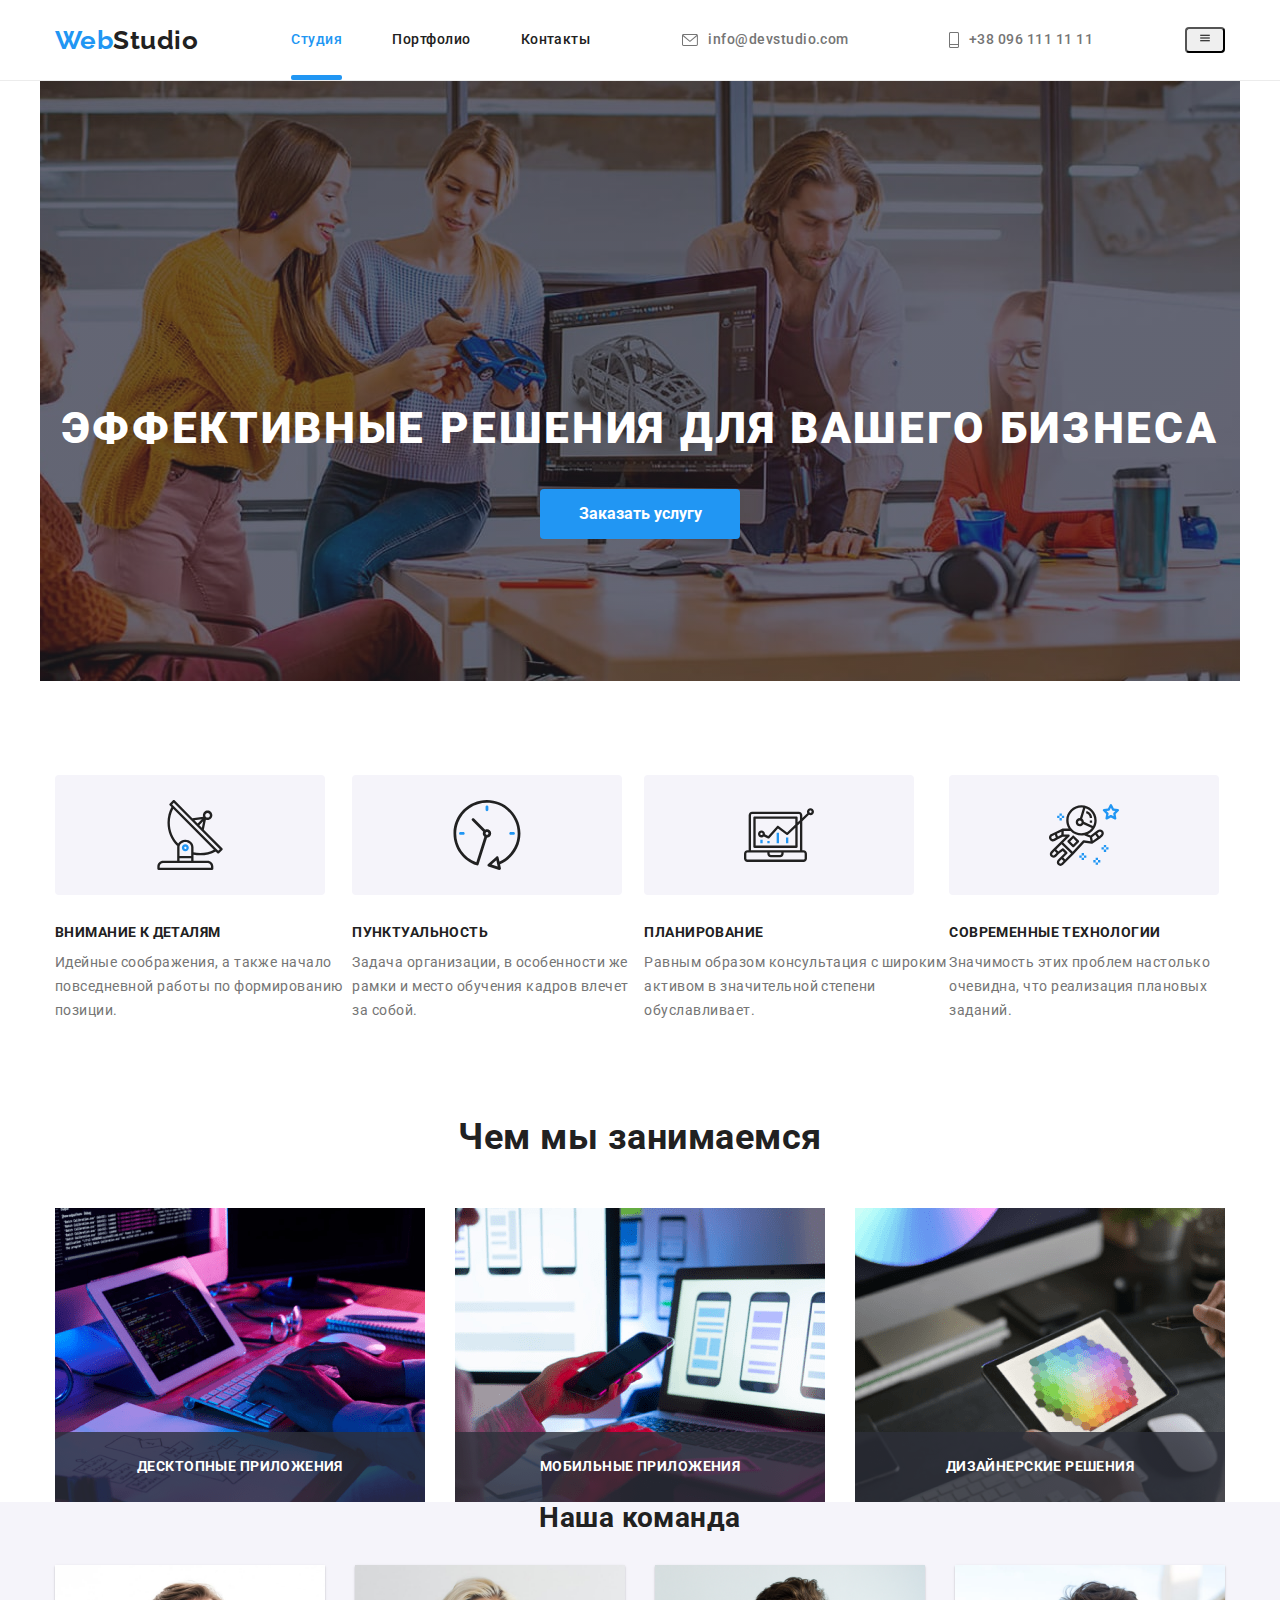
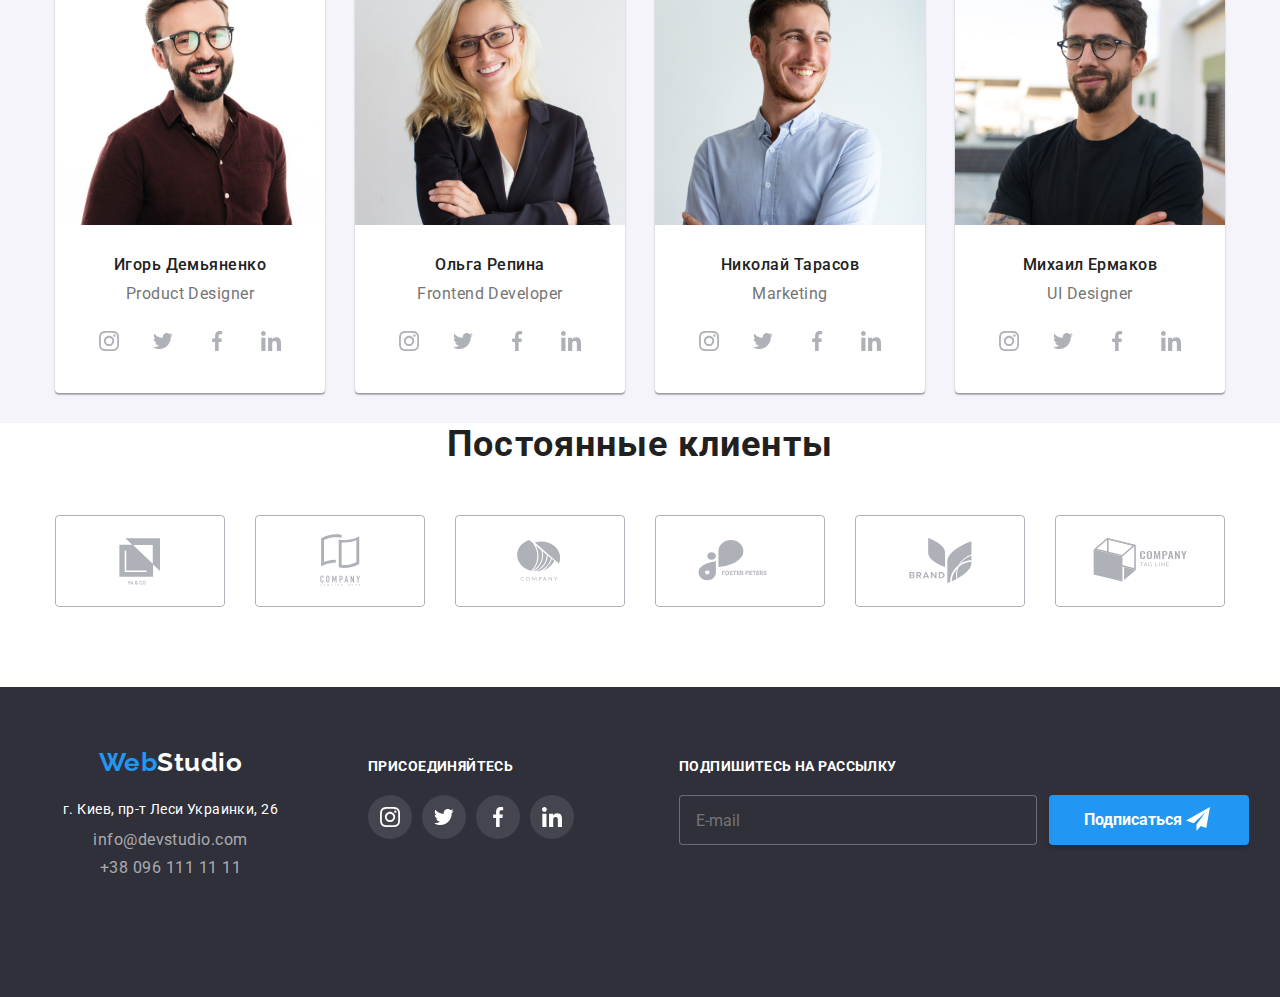
==== index.html @ bea702ce "8дз" ====
<!DOCTYPE html>
<html lang="ru">

<head>
    <meta charset="UTF-8" />
    <meta http-equiv="X-UA-Compatible" content="IE=edge" />
    <meta name="viewport" content="width=device-width, initial-scale=1.0" />
    <title>My page</title>
   
    <link rel="preconnect" href="https://fonts.googleapis.com">
    <link rel="preconnect" href="https://fonts.gstatic.com" crossorigin>
    <link href="https://fonts.googleapis.com/css2?family=Raleway:wght@700&family=Roboto:wght@400;500;700;900&display=swap"
        rel="stylesheet">
        <link
        rel="stylesheet"
        href="https://cdnjs.cloudflare.com/ajax/libs/modern-normalize/1.1.0/modern-normalize.min.css"
      />
      <link rel="stylesheet" href="./css/main.min.css" />
</head>

<body class="page">
    <!--шапка-->
    <header class="header">
        <div class="container nav ">
        <nav class="nav" >
            <a href="/" class="nav__logo top">
                <span class="nav__logo web">Web</span><span class="nav__logo heder">Studio</span></a>

            <ul class="nav__list list ">
                <li class="nav__item"><a href="" class="nav__link link studio">Студия</a></li>
                <li class="nav__item"><a href="./portfolio.html" class="nav__link link portfolio">Портфолио</a></li>
                <li class="nav__item"><a href="" class="nav__link link we">Контакты</a></li>
            </ul>
        </nav>

        <ul class="nav__list auth list ">
            <li class="nav__item">
       
                <a href="mailto:info@devstudio.com" class="nav__link auth link"><svg class="nav__icon mail"  width="16" height="12" >
                    <use href="./img/symbola-defs.svg#icon-envelope-hover"></use>
                </svg>info@devstudio.com</a>
            </li>
            <li class="nav__item">
               
                <a href="tel:+380961111111" class="nav__link auth link"><svg class="nav__icon phone" width="10" height="16">
                    <use href="./img/symbola-defs.svg#icon-telephon"></use>
                </svg>+38 096 111 11 11</a>
            </li>
        </ul>
        <button type="button" class="menu-open-btn" data-menu-open> 
            <svg class=""   width="24" height="16">
            <use href="./img/symbola-defs.svg#icon-menu_40px" ></use>
        </svg>
        
    </button>
        </div>

        <div class="mob-menu is-hidden" data-menu>
            <div class="mob-menu__conteiner">
                <div class="mob__menu-top">
            <button type="button" class="menu-close-btn" data-menu-close> 
            <svg class=""  width="18" height="18" >
                <use href="./img/symbola-defs.svg#icon-close_40px" ></use>
            </svg>
        </button>
        
        <ul class="mob-menu__list list ">
            <li class="mob-menu__item"><a href="" class="mob-menu__link link mob-menu__studio">Студия</a></li>
            <li class="mob-menu__item"><a href="./portfolio.html" class="mob-menu__link link mob-menu__portfolio">Портфолио</a></li>
            <li class="mob-menu__item"><a href="" class="mob-menu__link link mob-menu__we">Контакты</a></li>
        </ul>
       </div>
    <div class="mob__menu-bottom">
    <ul class="mob__list mob__auvto list ">
        <li class="mob__item">
   
            <a href="tel:+380961111111" class="mob__link mob__auth link">+38 096 111 11 11</a>
        </li>
        <li class="mob__item">
            <a href="mailto:info@devstudio.com" class="mob__link mob__email link">info@devstudio.com</a>
    
        </li>
    </ul>
    <ul class="mob-social__list list">
        <li class="mob-social__item"><a href="" class="mob-social__link link">Instagram</a></li>
        <li class="mob-social__item"><a href="" class="mob-social__link link">Twitter</a></li>
        <li class="mob-social__item"><a href="" class="mob-social__link link">Facebook</a></li>
        <li class="mob-social__item"><a href="" class="mob-social__link link">LinkedIn</a></li>
    </ul>
    </div>
</div>
        </div>
    </header>
    <main>

        <!--блок герой-->

        <section class="section">
            <div class="container">
            <h1 class="section__title">Эффективные решения для вашего бизнеса </h1>
            
            <button type="button" class="button__primary" data-modal-open>Заказать услугу</button>
            
            <div class="backdrop is-hidden" data-modal>
                <div class="modal" >
                <button type="button" class="modal__botton" data-modal-close> 
                <svg class="modal__icon"  >
                <use href="./img/symbola-defs.svg#icon-Close" ></use>
            </svg></button>

        <form   autocomplete="off">
           <div class="form__container">
            <p class="form__title">Оставьте свои данные, мы вам перезвоним</p>

            <div class="form__name"> <label class="form__label" for="name"  >Имя</label>
                <input class="form__input" type="text" name="name" id="name" >
                <svg class="form__icon"  >
                    <use href="./img/symbola-defs.svg#person" ></use>
                </svg>
            </div>

            <div class="form__name"> <label class="form__label" for="tel" >Телефон</label>
                <input class="form__input" type="tel" name="name" id="tel">
                <svg class="form__icon phone" width="13" height="13" >
                    <use href="./img/symbola-defs.svg#phone" ></use>
                </svg>
                
            </div>

            <div class="form__name"><label class="form__label" for="email" >Почта</label>
                <input class="form__input" type="email" name="name" id="email" >
                <svg class="form__icon mail" >
                    <use href="./img/symbola-defs.svg#email" ></use>
                </svg>
              
            </div>
            
            <div class="form__textarea" > 
                <label class="form__label-comment" for="comment">Комментарий </label>
                <textarea class="form__textarea-placeholder" name="comment" id="comment" placeholder="Введите текст" ></textarea>
            </div>

             <div class="form__checkbox"> 
                <input class="checkbox visually-hidden" type="checkbox" name="name" value="terms" id="terms" >
                <svg class="form__icon-check" >
                    <use class="form__icon-checkbox" href="./img/symbola-defs.svg#icon-check"   ></use>
                </svg>
               
     
                  <label  class="form__text" for="terms">Соглашаюсь с рассылкой и принимаю <a href="" class="form__text-treaty">Условия договора</a></label>
                 
                </div>

            

            <button type="submit"  class="form__button">Отправить</button>
           </div> 
            

        </form></div></div>
            
        </div>

        </section>

        

        <!--почему вибирают нас-->
        
        <section class="section-list">
            <div class="container">
            <ul class="content">
                <li  class="content__item ">
                    <div class="content__picture"><svg class="content__icon">
                    <use href="./img/symbola-defs.svg#icon-antenna-1"></use>
                </svg></div>
                    <h3 class="content__title">Внимание к деталям</h3>
                    <p class="content__paragraph">
                        Идейные соображения, а также начало повседневной работы по
                        формированию позиции.
                    </p>
                </li>
                <li class="content__item ">
                    <div class="content__picture"><svg class="content__icon" >
                        <use href="./img/symbola-defs.svg#icon-clock-1"></use>
                    </svg></div>
                    <h3 class="content__title">Пунктуальность</h3>
                    <p class="content__paragraph">
                        Задача организации, в особенности же рамки и место обучения кадров
                        влечет за собой.
                    </p>
                </li>
                <li class="content__item ">
                    <div class="content__picture"><svg class="content__icon">
                        <use href="./img/symbola-defs.svg#icon-diagram-1"></use>
                    </svg></div>
                    <h3 class="content__title">Планирование</h3>
                    <p class="content__paragraph">
                        Равным образом консультация с широким активом в значительной
                        степени обуславливает.
                    </p>
                </li>
                <li class="content__item ">
                    <div class="content__picture"><svg class="content__icon" >
                        <use href="./img/symbola-defs.svg#icon-astronaut-1"></use>
                    </svg></div>
                    <h3 class="content__title">Современные технологии</h3>
                    <p class="content__paragraph">
                        Значимость этих проблем настолько очевидна, что реализация
                        плановых заданий.
                    </p>
                </li>
            </ul>
        
        </div>
        </section>

        <!--виды услуг-->

        <section class="photo">
            <div class="container">
            <h2 class="photo__title">Чем мы занимаемся</h2>
            
            <ul class="photo__list">
        
                
                    
                     <li class="photo__item">
                        
                    <img src="./img/img-min.png" alt=" веб разроботка "  width="370"  />
                    
                    <p class="photo__paragraph">Десктопные приложения</p>
                </li>

               
                   <li class="photo__item ">
                   <img src="./img/img(1)-min.png" alt="мобильная разробка"  />
                    
                    <p class="photo__paragraph">Мобильные приложения</p>
                </li>

               
                    <li class="photo__item " >
                    <img src="./img/img(2)-min.png" alt="дизайн продукта"  />
                    
                     <p class="photo__paragraph">Дизайнерские решения</p>
                    </li>
            </ul>
        </div>
        </section>
   
        <!-- наши специалисты-->
         <section class="team">
            <div class="container">
            <h2 class="team__title">Наша команда</h2>

             <ul class="img-people">

                   <li class="team__item-people team__photo">

                    <img src="./img/img1.jpg" alt="фото нашого работника" width="450" />
                   <div class="team__container"> <h3 class="team__title-text">Игорь Демьяненко</h3>
                    <p lang="en" class="team__paragraph">Product Designer</p> 

                    <ul class="team__list list">
                        <li class="team__item"><a href="" class="team__link link">
                            <svg class="team__icon" width="20" height="20">
                                <use href="./img/symbola-defs.svg#icon-instagram"></use>
                            </svg></a></li>
                        <li class="team__item"><a href="" class="team__link link">
                            <svg class="team__icon" width="20" height="20">
                                <use href="./img/symbola-defs.svg#icon-twitter"></use>
                            </svg></a></li>
                        <li class="team__item"><a href="" class="team__link link">
                            <svg class="team__icon" width="20" height="20">
                                <use href="./img/symbola-defs.svg#icon-facebook"></use>
                            </svg></a></li>
                        <li class="team__item"><a href="" class="team__link link">
                            <svg class="team__icon" width="20" height="20">
                                <use href="./img/symbola-defs.svg#icon-linkedin"></use>
                            </svg></a></li>
                    </ul>
                </div>
                    
                </li>
                <li class="team__item-people team__photo">
                    <img src="./img/img2.jpg" alt="фото нашого работника" width="450" />
                   <div class="team__container"> <h3 class="team__title-text">Ольга Репина</h3>
                    <p lang="en" class="team__paragraph">Frontend Developer</p>

                    <ul class="team__list list">
                        <li class="team__item"><a href="" class="team__link link"><svg class="team__icon" width="20" height="20">
                                <use href="./img/symbola-defs.svg#icon-instagram"></use>
                            </svg></a></li>
                        <li class="team__item"><a href="" class="team__link link"><svg class="team__icon" width="20" height="20">
                                <use href="./img/symbola-defs.svg#icon-twitter"></use>
                            </svg></a></li>
                        <li class="team__item"><a href="" class="team__link link"><svg class="team__icon" width="20" height="20">
                                <use href="./img/symbola-defs.svg#icon-facebook"></use>
                            </svg></a></li>
                        <li class="team__item"><a href="" class="team__link link"><svg class="team__icon" width="20" height="20">
                                <use href="./img/symbola-defs.svg#icon-linkedin"></use>
                            </svg></a></li>
                    </ul></div>
                </li>
                <li class="team__item-people team__photo">
                    <img src="./img/img3.jpg" alt="фото нашого работника" width="450" />

                    <div class="team__container"><h3 class="team__title-text">Николай Тарасов</h3>

                    <p lang="en" class="team__paragraph">Marketing</p>

                    <ul class="team__list list">
                        <li class="team__item"><a href="" class="team__link link"><svg class="team__icon" width="20" height="20">
                                <use href="./img/symbola-defs.svg#icon-instagram"></use>
                            </svg></a></li>
                        <li class="team__item"><a href="" class="team__link link"><svg class="team__icon" width="20" height="20">
                                <use href="./img/symbola-defs.svg#icon-twitter"></use>
                            </svg></a></li>
                        <li class="team__item"><a href="" class="team__link link"><svg class="team__icon" width="20" height="20">
                                <use href="./img/symbola-defs.svg#icon-facebook"></use>
                            </svg></a></li>
                        <li class="team__item"><a href="" class="team__link link"><svg class="team__icon" width="20" height="20">
                                <use href="./img/symbola-defs.svg#icon-linkedin"></use>
                            </svg></a></li>
                    </ul></div>
                </li>
                <li class="team__item-people team__photo">
                    <img src="./img/img4.jpg" alt="фото нашого работника" width="450" />

                   <div class="team__container"> <h3 class="team__title-text">Михаил Ермаков</h3>

                    <p lang="en" class="team__paragraph">UI Designer</p>
                    <ul class="team__list list">
                        <li class="team__item"><a href="" class="team__link link"><svg class="team__icon" width="20" height="20">
                                <use href="./img/symbola-defs.svg#icon-instagram"></use>
                            </svg></a></li>
                        <li class="team__item"><a href="" class="team__link link"><svg class="team__icon" width="20" height="20">
                                <use href="./img/symbola-defs.svg#icon-twitter"></use>
                            </svg></a></li>
                        <li class="team__item"><a href="" class="team__link link"><svg class="team__icon" width="20" height="20">
                                <use href="./img/symbola-defs.svg#icon-facebook"></use>
                            </svg></a></li>
                        <li class="team__item"><a href="" class="team__link link"><svg class="team__icon" width="20" height="20">
                                <use href="./img/symbola-defs.svg#icon-linkedin"></use>
                            </svg></a></li>
                    </ul></div>
                </li>
            </ul>
            
        </div>
        </section>
        <section class="clients__section">
            <div class="container">
                <h2 class="company__title company__regular">Постоянные клиенты</h2>
                    <ul class="company__title list">
                        <li class="compani__item">
                            <a href="" class="company__link link">
                                <svg class="company__icon" width="210" height="92">
                                    <use href=".//img/symbola-defs.svg#icon-Client-1"></use>
                                </svg>
                            </a>
                        </li>
                        <li class="compani__item ">
                            <a href="" class="company__link link">
                                <svg class="company__icon" width="210" height="92">
                                    <use href=".//img/symbola-defs.svg#icon-Client-2"></use>
                                </svg>
                            </a>
                        </li>
                        <li class="compani__item">
                            <a href="" class="company__link link">
                                <svg class="company__icon" width="210" height="92" >
                                  <use href=".//img/symbola-defs.svg#icon-Client-3"></use>
                                </svg>
                            </a>
                        </li>
                        <li class="compani__item">
                            <a href="" class="company__link link">
                                <svg class="company__icon" width="210" height="92" >
                                    <use href=".//img/symbola-defs.svg#icon-Client-4"></use>
                                </svg>
                            </a>
                        </li>
                        <li class="compani__item">
                            <a href="" class="company__link link">
                                <svg class="company__icon" width="210" height="92">
                                    <use href=".//img/symbola-defs.svg#icon-Client-5"></use>
                                </svg>
                            </a>
                        </li>
                        <li class="compani__item">
                            <a href="" class="company__link link">
                                <svg class="company__icon" width="210" height="92">
                                    <use href=".//img/symbola-defs.svg#icon-Client-6-1"></use>
                                </svg>
                            </a>
                        </li>
                    </ul>
                
               
            </div>
        </section>
    </main>


    <!--как найти нас-->
    <footer class="footer" >
<div class="container footer__container">
    <div class="cntainer-footer">
        <div class="footer__blok">
        <a href="./index.html" class="footer__logo"><span class="nav__logo web">Web</span>Studio</a>
        <address>
            <ul class="address__list list">
                <li class="address__item">
                    <a href="https://goo.gl/maps/zLNUuuCCSBXQonxw8"
                    target="_blank"
                    rel="nooener noreferrer" class="address__link map link"
                    >г. Киев, пр-т Леси Украинки, 26</a>
                </li>
                <li class="address__item">
                    <a href="mailto:info@devstudio.com" class="address__link contact link">info@devstudio.com</a>
                </li>
                <li class="address__item">
                    <a href="tel:+380961111111" class="address__link contact link">+38 096 111 11 11</a>
                </li>
            </ul>
        </address>
        </div>
        <div class="footer__social">
            <p class="footer__paragraph">присоединяйтесь</p>
            <ul class="footer__list-social list">
                <li class=" footer__item">
                    <a href="" class="footer__link link ">
                        <svg class="footer__icon" width="20" height="20">
                            <use href="./img/symbola-defs.svg#icon-instagram">
                            </use>
                        </svg>
                    </a>
                </li>
                <li class="footer__item">
                    <a href="" class="footer__link link">
                        <svg class="footer__icon" width="20" height="20">
                            <use href="./img/symbola-defs.svg#icon-twitter">
                            </use>
                        </svg>
                    </a>
                </li>
                <li class="footer__item">
                    <a href="" class="footer__link link">
                        <svg class="footer__icon" width="20" height="20">
                            <use href="./img/symbola-defs.svg#icon-facebook">
                            </use>
                        </svg>
                    </a>
                </li>
                <li class="footer__item">
                    <a href="" class="footer__link link">
                        <svg class="footer__icon" width="20" height="20">
                            <use href="./img/symbola-defs.svg#icon-linkedin">
                            </use>
                        </svg>
                    </a>
                </li>
            </ul>
            
        </div>
    </div>
        <div class="footer-form__container">
            <p class="footer__paragraph">Подпишитесь на рассылку</p>
            <form  class="footer-form__bid"  autocomplete="off">
           
            <input class="footer__input" type="email" name="mail" id="mail"  placeholder="E-mail">

            <div class="footer-form__more" >
                <button type="submit"  class="footer__button  ">
                <svg class="footer__button-icon" width="20" height="20">
                    <use href="./img/symbola-defs.svg#telegram"></use>
                </svg>Подписаться</button>
            </div>
        </form>
        </div> 
</div>    
    
    </footer>
    <script src="./js/modal.js"></script>
    <script slot="./js/menu.js"></script>

</body>

</html>
---- css/main.min.css ----
/*! normalize.css v8.0.1 | MIT License | github.com/necolas/normalize.css */html{line-height:1.15;-webkit-text-size-adjust:100%}body{margin:0}main{display:block}h1{font-size:2em;margin:.67em 0}hr{box-sizing:content-box;height:0;overflow:visible}pre{font-family:monospace,monospace;font-size:1em}a{background-color:rgba(0,0,0,0)}abbr[title]{border-bottom:none;text-decoration:underline;text-decoration:underline dotted}b,strong{font-weight:bolder}code,kbd,samp{font-family:monospace,monospace;font-size:1em}small{font-size:80%}sub,sup{font-size:75%;line-height:0;position:relative;vertical-align:baseline}sub{bottom:-0.25em}sup{top:-0.5em}img{border-style:none}button,input,optgroup,select,textarea{font-family:inherit;font-size:100%;line-height:1.15;margin:0}button,input{overflow:visible}button,select{text-transform:none}button,[type=button],[type=reset],[type=submit]{-webkit-appearance:button}button::-moz-focus-inner,[type=button]::-moz-focus-inner,[type=reset]::-moz-focus-inner,[type=submit]::-moz-focus-inner{border-style:none;padding:0}button:-moz-focusring,[type=button]:-moz-focusring,[type=reset]:-moz-focusring,[type=submit]:-moz-focusring{outline:1px dotted ButtonText}fieldset{padding:.35em .75em .625em}legend{box-sizing:border-box;color:inherit;display:table;max-width:100%;padding:0;white-space:normal}progress{vertical-align:baseline}textarea{overflow:auto}[type=checkbox],[type=radio]{box-sizing:border-box;padding:0}[type=number]::-webkit-inner-spin-button,[type=number]::-webkit-outer-spin-button{height:auto}[type=search]{-webkit-appearance:textfield;outline-offset:-2px}[type=search]::-webkit-search-decoration{-webkit-appearance:none}::-webkit-file-upload-button{-webkit-appearance:button;font:inherit}details{display:block}summary{display:list-item}template{display:none}[hidden]{display:none}:root{--primary-text-color:#757575;--title-text-color:#212121;--accent-color:#2196F3;--color-color:#ffffff;--background-color:#2F303A}button{cursor:pointer;border-radius:4px;display:inline-block}body{background-color:var(--color-color);color:var(--primary-text-color);font-family:Roboto,Raleway,sans-serif;letter-spacing:.03em;margin:0 auto}.container{width:100%;margin:0 auto;padding-left:15px;padding-right:15px}@media screen and (min-width: 450px)and (max-width: 767px){.container{width:480px}}@media screen and (min-width: 768px)and (max-width: 1199px){.container{width:768px}}@media screen and (min-width: 1200px){.container{width:1200px}}h1,h2,h3{font-family:Roboto;color:#212121}ul{list-style:none}a{text-decoration:none}h1,h2,h3,h4,h5,h6,p{margin:0}ul,ol{margin:0;padding-left:0}img{display:block;max-width:100%;height:auto}@media screen and (min-width: 450px)and (max-width: 767px){img{width:450px}}@media screen and (min-width: 768px)and (max-width: 1199px){img{height:374px;width:354px}}.visually-hidden{position:absolute;white-space:nowrap;width:1px;height:1px;overflow:hidden;border:0;padding:0;clip:rect(0 0 0 0);clip-path:inset(50%);margin:-1px}.header{border-bottom:25px;margin:0;border-bottom:1px solid #ececec}@media screen and (min-width: 50px)and (max-width: 767px){.nav{padding-top:16px;padding-bottom:16px}}@media screen and (min-width: 768px)and (max-width: 1199px){.nav{display:flex;align-items:center}}@media screen and (min-width: 1200px){.nav{display:flex;align-items:center}}.nav__list{display:flex}@media screen and (min-width: 50px)and (max-width: 767px){.nav__list{display:none}}.nav__list .nav__item{margin-right:50px}.nav__list .nav__item:last-child{margin-right:0}.nav__list .link{color:var(--title-text-color);font-weight:500;font-size:14px;line-height:1.14;display:block;padding-top:32px;padding-bottom:32px;transition-property:color;transition-duration:250ms;transition-timing-function:cubic-bezier(0.4, 0, 0.2, 1)}.nav__link.studio::after{content:"";position:absolute;left:0;bottom:0;display:block;width:100%;height:5px;background-color:var(--accent-color);border-radius:2px}.nav__link.studio:hover::after{display:block}.link{position:relative}.nav__link.portfolio::after{content:"";position:absolute;left:0;bottom:0;display:block;width:100%;height:5px;background-color:var(--accent-color);border-radius:2px;opacity:0;transition-property:opacity;transition-duration:250ms;transition-timing-function:cubic-bezier(0.4, 0, 0.2, 1)}.nav__link.we::after{content:"";position:absolute;left:0;bottom:0;display:block;width:100%;height:5px;background-color:var(--accent-color);border-radius:2px;opacity:0;transition-property:opacity;transition-duration:250ms;transition-timing-function:cubic-bezier(0.4, 0, 0.2, 1)}.nav__list .link:hover,.nav__list .link:focus{color:var(--accent-color)}.nav__item .nav__link.studio{color:#2196f3}.nav__list.auth{display:flex;margin-left:auto}@media screen and (min-width: 50px)and (max-width: 767px){.nav__list.auth{display:none}}.nav__link.auth{color:var(--primary-text-color);font-weight:500;font-size:14px;line-height:1.14;padding-top:32px;padding-bottom:32px;display:inline-block;display:flex;align-items:center;justify-content:center;width:100%;height:100%;transition-property:color;transition-duration:250ms;transition-timing-function:cubic-bezier(0.4, 0, 0.2, 1)}.nav__icon.mail{max-width:16px;margin-right:10px;fill:currentColor}.nav__icon.phone{max-width:10px;margin-right:10px;fill:currentColor}.nav__list.auth .nav__item+.nav__item{margin-left:50px}.nav__link.auth:hover,.nav__link.auth:focus{color:var(--accent-color)}.menu-open-btn,.menu-close-btn{display:block;margin-left:auto}.menu-close-btn{margin-bottom:8px;fill:#212121}.mob-menu{position:fixed;top:0;left:0;background-color:#fff;box-shadow:0px 4px 8px rgba(0,0,0,.04),0px 2px 4px rgba(0,0,0,.08),0px 1px 3px rgba(0,0,0,.16);width:100%;height:100%;z-index:6;padding:21px 25px 48px 40px}@media screen and (min-width: 768px){.mob-menu{display:none}}.mob-menu .mob-menu__conteiner{height:100%;display:flex;flex-direction:column;justify-content:space-between;overflow-y:auto}.mob-menu__item{font-family:"Roboto";font-style:normal;font-weight:500;font-size:40px;line-height:1.18;letter-spacing:.02em;margin-bottom:36px}.mob-menu__item:last-child{margin-bottom:0}.mob-menu__studio{color:#2196f3}.mob-menu__portfolio{margin-bottom:32px;color:#212121}.mob-menu__we{color:#212121}.mob__list{display:inline-block}.mob__link.mob__auth{display:block;margin-bottom:32px}.mob__auvto{margin-bottom:64px}.mob__auth{font-size:34px;color:#2196f3}.mob__email{font-size:28px;color:#757575}.mob__link{font-family:"Roboto";font-style:normal;font-weight:500;line-height:1.1764705882;letter-spacing:.02em}.mob-social__list{display:flex;flex-wrap:nowrap}.mob-social__item:last-child{margin-right:0}.mob-social__item{padding-right:10px;position:relative;border-right:1px solid rgba(33,33,33,.2);margin-left:10px}.mob-social__link::after{content:"";padding-right:10px;position:absolute}.mob-social__item:last-child{border-right:none}.mob-social__link{font-family:"Roboto";font-style:normal;font-weight:500;font-size:18px;line-height:1.22;letter-spacing:.02em;color:#2196f3}.section{width:480px;height:400px;margin-left:auto;margin-right:auto;background-color:#2f303a;background-image:linear-gradient(rgba(47, 48, 58, 0.4), rgba(47, 48, 58, 0.4)),url(../img/Img-min.jpg);background-repeat:no-repeat;background-position:center;background-size:cover;color:var(--color-color);text-align:center}@media screen and (min-width: 1200px){.section{width:1200px;padding:200px 0;height:600px}}@media screen and (min-width: 768px)and (max-width: 1199px){.section{width:768px}}.section__title{color:var(--color-color);margin-bottom:30px;text-align:center;font-weight:900;font-size:26px;line-height:1.36;text-transform:uppercase;letter-spacing:.06em;margin-left:auto;margin-right:auto;padding-top:118px}@media screen and (min-width: 1200px){.section__title{font-size:44px}}@media screen and (max-width: 450px){.section__title{width:360px}}.backdrop{position:fixed;top:0;left:0;width:100%;height:100%;z-index:5;background-color:rgba(33,33,33,.5);opacity:1;transition:opacity 250ms cubic-bezier(0.4, 0, 0.2, 1),visibility 250ms cubic-bezier(0.4, 0, 0.2, 1)}.backdrop.is-hidden{opacity:0;pointer-events:none;visibility:hidden}.modal{position:absolute;top:50%;left:50%;transform:translate(-50%, -50%);width:528px;height:581px;background-color:var(--color-color);border-radius:4px;padding:40px}.modal__icon{width:11px;height:11px;justify-content:center;align-content:center;transition:fill 250ms cubic-bezier(0.4, 0, 0.2, 1)}.modal__icon:hover,.modal__icon:focus{fill:#2196f3}.button__primary{display:inline-block;cursor:pointer;color:var(--color-color);background-color:var(--accent-color);border:0 solid rgba(0,0,0,0);font-family:"Roboto";font-weight:700;font-size:16px;line-height:1.9;padding:10px 32px 10px 32px;min-width:200px;border:0px solid rgba(0,0,0,0);transition:background-color 250ms cubic-bezier(0.4, 0, 0.2, 1),color 250ms cubic-bezier(0.4, 0, 0.2, 1)}.button__primary:hover,.button__primary:focus{color:var(--title-text-color);background-color:#f5f4fa}.modal__botton{width:30px;height:30px;position:absolute;right:.66%;top:.66%;transform:translate(-0.66%, -0.66%);background-color:var(--color-color);border-radius:50%;border:1px solid rgba(0,0,0,.1)}.form__button{background:#188ce8;box-shadow:0px 4px 4px rgba(0,0,0,.15);border-radius:4px;display:inline-block;cursor:pointer;color:var(--color-color);background-color:var(--accent-color);border:0 solid rgba(0,0,0,0);font-family:"Roboto";font-weight:700;font-size:16px;line-height:1.9;padding:10px 55px 10px 56px;min-width:200px;border:0px solid rgba(0,0,0,0);transition:background-color 250ms cubic-bezier(0.4, 0, 0.2, 1),color 250ms cubic-bezier(0.4, 0, 0.2, 1)}.footer__button{background:#188ce8;box-shadow:0px 4px 4px rgba(0,0,0,.15);border-radius:4px;display:inline-block;cursor:pointer;color:var(--color-color);background-color:var(--accent-color);border:0 solid rgba(0,0,0,0);font-family:"Roboto";font-weight:700;font-size:16px;line-height:1.9;padding:10px 62px 10px 29px;min-width:200px;border:0px solid rgba(0,0,0,0);transition:background-color 250ms cubic-bezier(0.4, 0, 0.2, 1),color 250ms cubic-bezier(0.4, 0, 0.2, 1);width:200px;height:50px;position:relative;margin-left:12px}@media screen and (min-width: 450px)and (max-width: 767px){.footer__button{margin-left:125px}}@media screen and (min-width: 768px)and (max-width: 1199px){.footer__button{margin-left:276px}}.footer__button-icon{position:absolute;display:flex;height:24px;width:120%;margin-top:2px;margin-bottom:7px}.project__button{cursor:pointer;color:var(--title-text-color);background-color:#eee;border:0 solid rgba(0,0,0,0);font-family:"Roboto",sans-serif;font-style:normal;font-weight:500;font-size:16px;line-height:1.62;letter-spacing:.03em;padding:6px 22px 6px 22px;transition:background-color 250ms cubic-bezier(0.4, 0, 0.2, 1),color 250ms cubic-bezier(0.4, 0, 0.2, 1),box-shadow 250ms cubic-bezier(0.4, 0, 0.2, 1)}.project__button:hover,.project__button:focus{color:var(--color-color);background-color:var(--accent-color);box-shadow:0px 4px 4px rgba(0,0,0,.15),0px 2px 2px rgba(0,0,0,.15)}.project__button.blue{background-color:var(--accent-color);color:var(--color-color)}textarea{resize:none;width:448px;height:120px;padding:0;border:0;outline:none;display:block}input{border:1px solid rgba(33,33,33,.2);border-radius:4px;outline:none}.form__title{width:100%;font-family:"Roboto";font-style:normal;font-weight:700;font-size:20px;line-height:1.15;text-align:center;letter-spacing:.03em;color:#212121;margin-bottom:12px}.form__label-comment{display:flex;text-align:left;margin-bottom:4px}.form__label{text-align:left;margin-bottom:4px}.form__container{font-family:"Roboto";font-style:normal;font-weight:400;font-size:12px;line-height:1.17;letter-spacing:.01em;color:#757575;display:block}.form__name{margin-bottom:10px;display:flex;flex-direction:column;transition:transform 250ms cubic-bezier(0.4, 0, 0.2, 1);cursor:pointer;position:relative}.form__name input:focus,.form__textarea-placeholder:focus{border:1px solid #2196f3}.form__textarea{width:448px}.form__textarea-placeholder:hover,.form__name input:hover{border:1px solid #2196f3}.form__textarea-placeholder{border:1px solid rgba(33,33,33,.2);border-radius:4px;transition:border 250ms cubic-bezier(0.4, 0, 0.2, 1)}.form__textarea .form__textarea-placeholder{padding:12px 16px 12px 16px}.form__text-treaty{color:#2196f3;transition:color 250ms cubic-bezier(0.4, 0, 0.2, 1)}.form__text{font-size:14px;margin-left:8px;line-height:1.71;letter-spacing:.03em}.form__text-treaty{position:relative}.form__text a::before{content:"";bottom:2px;left:0;position:absolute;width:100%;height:1px;background-color:#2196f3}.form__name input{height:40px;padding-left:42px;padding-top:12px;padding-bottom:12px}.form__icon{position:absolute;top:70%;left:14px;display:inline-block;width:18px;height:18px;transform:translateY(-70%);fill:#212121;transition-property:fill;transition-duration:250ms;transition-timing-function:cubic-bezier(0.4, 0, 0.2, 1)}input:hover+.form__icon,input:focus+.form__icon{fill:#2196f3}.form__icon-check{display:inline-block;background-color:var(--color-color);width:16px;height:15px;left:4px;position:absolute;border:1px solid #212121;align-items:center;justify-content:center;margin-right:7px}.checkbox:checked+.form__icon-check{background-color:#2196f3}.form__checkbox{position:relative;margin-bottom:30px;margin-top:25px}.checkbox{left:0}.form__checkbox{text-align:center;display:inline-block;display:flex;align-items:center;justify-content:center;margin-top:20px;width:100%}.form__icon-checkbox{width:11px;height:8px;margin-right:7px;margin-left:0;padding-left:0}.nav__logo.top{margin-right:93px;padding-top:24px;padding-bottom:24px}.nav__logo.web{color:var(--accent-color);font-family:"Raleway";font-style:normal;font-weight:700;font-size:26px;line-height:1.19}.nav__logo.heder{color:var(--title-text-color);font-family:"Raleway";font-style:normal;font-weight:700;font-size:26px;line-height:1.19}.footer__logo{text-decoration:none;font-family:"Raleway",sans-serif;font-weight:700;font-size:26px;line-height:1.19;color:var(--color-color)}.section-list{color:var(--primary-text-color)}.section-list .content__title{color:var(--title-text-color);text-transform:uppercase}.project{padding-top:94px;padding-bottom:94px}.project__list{display:flex;justify-content:center;margin-bottom:50px}.project__item{margin-right:8px}.project__item:last-child{margin-right:0}.gallery__box{display:flex}.gallery{display:flex;flex-wrap:wrap;margin-left:-30px;margin-top:-30px}.gallery>.gallery__item{flex-basis:calc((100% - 90px)/3);margin-left:30px;margin-top:30px;border-bottom:1px solid #eee}.gallery:nth-child(n+7){margin-bottom:0}.gallery__link{display:inline-block;transition-property:box-shadow;transition-duration:250ms;transition-timing-function:cubic-bezier(0.4, 0, 0.2, 1)}.gallery__link:hover,.gallery__link:focus{box-shadow:0px 1px 1px rgba(0,0,0,.12),1px 4px 4px rgba(0,0,0,.06),1px 4px 6px rgba(0,0,0,.16);transition:box-shadow 250ms cubic-bezier(0.4, 0, 0.2, 1)}.gallery__link:hover .gallery__paragraph{transform:translateY(0);opacity:1}.gallery__help{padding:20px 24px 20px 24px}.gallery__text{color:var(--title-text-color);font-weight:700;font-size:18px;line-height:2;letter-spacing:.06em;margin-bottom:4px}.gallery__paragraph-portfolio{color:var(--primary-text-color);font-size:16px;line-height:1.9}.gallery__conteiner{position:relative;overflow:hidden}.gallery__paragraph{position:absolute;display:block;width:100%;height:100%;top:0;text-align:left;left:0;font-family:"Roboto";font-style:normal;font-weight:400;font-size:18px;line-height:1.56;letter-spacing:.03em;color:#fff;background-color:rgba(33,150,243,.9);padding:63px 24px;transform:translateY(100%);transition:transform 250ms cubic-bezier(0.4, 0, 0.2, 1)}@media screen and (min-width: 768px)and (max-width: 1199px){.cntainer-footer{display:flex}}@media screen and (min-width: 1200px){.cntainer-footer{display:flex}}.footer{background-color:var(--background-color)}@media screen and (min-width: 1200px){.footer{padding-top:60px;padding-bottom:60px}}.footer__blok{margin-bottom:60px;text-align:center}@media screen and (max-width: 450px)and (max-width: 767px){.footer__blok{display:flex;margin-bottom:60px;margin-right:0;flex-wrap:wrap}}@media screen and (min-width: 768px)and (max-width: 1199px){.footer__blok{text-align:center;width:fit-content;margin-left:61px}}@media screen and (min-width: 1200px){.footer__blok{margin-right:70px}}@media screen and (min-width: 1200px){.footer__container{display:flex;align-items:baseline}}@media screen and (min-width: 768px)and (max-width: 1199px){.footer__social{margin-left:165px}}@media screen and (min-width: 1200px){.footer__social{display:inline-block;padding:12px}}.footer__paragraph{font-weight:700;font-size:14px;line-height:1.14;letter-spacing:.03em;text-transform:uppercase;color:var(--color-color);margin-bottom:20px}@media screen and (min-width: 450px)and (max-width: 767px){.footer__paragraph{text-align:center}}@media screen and (min-width: 768px)and (max-width: 1199px){.footer__paragraph{text-align:center}}.footer__list-social{display:flex;justify-content:center}@media screen and (min-width: 450px)and (max-width: 767px){.footer__list-social{margin-bottom:60px}}@media screen and (min-width: 768px)and (max-width: 1199px){.footer__list-social{margin-bottom:60px}}.footer__item{width:44px;height:44px}.footer__item:not(:last-child){margin-right:10px}.footer__link{background-color:rgba(255,255,255,.1);width:100%;height:100%;display:flex;border-radius:50%;justify-content:center;align-items:center;transition-property:background-color;transition-duration:250ms;transition-timing-function:cubic-bezier(0.4, 0, 0.2, 1)}.footer__link:hover,.footer__link:focus{background-color:var(--accent-color)}.footer__icon{fill:var(--color-color)}@media screen and (min-width: 1200px){.footer-form__container{margin-left:93px}}.footer__input{display:inline-block;width:450px;height:50px;color:#fff;background-color:var(--background-color);outline:none;border:1px solid rgba(255,255,255,.3);font-size:16px}@media screen and (min-width: 450px)and (max-width: 767px){.footer__input{width:63.686%;margin-bottom:20px;width:450px;height:50px}}@media screen and (min-width: 768px)and (max-width: 1199px){.footer__input{margin-bottom:20px;margin-left:151px}}@media screen and (min-width: 1200px){.footer__input{width:358px}}.footer__input:focus{border:1px solid var(--color-color)}@media screen and (min-width: 1200px){.footer-form__bid{display:flex}}.footer-form__bid .footer__input{padding-left:16px}.footer-form__more{right:0}.address__item{margin-top:20px;width:231px}@media screen and (min-width: 450px)and (max-width: 767px){.address__list{margin-left:109px}}.address__item:not(:first-child){margin-top:9px}.address__link.map{font-weight:400;font-size:14px;line-height:1.71;letter-spacing:.03em;font-style:normal;color:var(--color-color);transition-property:color;transition-duration:250ms;transition-timing-function:cubic-bezier(0.4, 0, 0.2, 1)}.address__link.map:hover,.address__link.map:focus{color:var(--accent-color)}.address__link.contact{font-style:normal;color:rgba(255,255,255,.6);transition-property:color;transition-duration:250ms;transition-timing-function:cubic-bezier(0.4, 0, 0.2, 1)}.address__link.contact:hover,.address__link.contact:focus{color:var(--accent-color)}.section-list{padding:60px 0}@media screen and (min-width: 1200px){.section-list{padding:94px 0}}.content{display:flex}@media screen and (min-width: 768px)and (max-width: 1199px){.content{display:flex;flex-wrap:wrap}}@media screen and (min-width: 1200px){.container .content{display:flex;flex-wrap:nowrap}}@media screen and (min-width: 1200px){.container{width:1200px;padding-bottom:0}}.content{display:flex;flex-wrap:wrap}@media screen and (min-width: 768px)and (max-width: 1199px){.content{margin-left:auto;margin-right:auto}}.team__photo:last-child(-n+2){margin-bottom:0}.team__photo{margin-bottom:30px}@media screen and (min-width: 768px)and (max-width: 1199px){.team__photo{margin-right:30px}}@media screen and (min-width: 450px)and (max-width: 767px){.content__item{width:450px}}.content__title{width:320px;margin-bottom:10px;align-items:center;max-height:120px;border-radius:4px;font-weight:700;font-size:14px;line-height:1.14;letter-spacing:.03em}@media screen and (min-width: 450px)and (max-width: 767px){.content__title{width:450px}}@media screen and (min-width: 768px)and (max-width: 1199px){.content__title{width:354px}}@media screen and (min-width: 1200px){.content__title{width:270px;align-items:left}}.content__icon{max-width:70px;max-height:70px}.content__picture{width:100%;height:100%;background-color:#f5f4fa;display:flex;align-items:center;justify-content:center;height:120px;border-radius:4px;margin-bottom:30px}@media screen and (min-width: 450px)and (max-width: 767px){.content__picture{max-width:450px;margin-top:30px;height:120px}}@media screen and (min-width: 768px)and (max-width: 1199px){.content__picture{max-width:354px;display:flex}}@media screen and (min-width: 1200px){.content__picture{max-width:270px}}.content__paragraph{color:var(--primary-text-color);font-weight:400;font-size:14px;line-height:1.7}@media screen and (min-width: 450px)and (max-width: 767px){.content__paragraph{min-width:450px}}@media screen and (min-width: 768px)and (max-width: 1199px){.content__paragraph{width:354px}}@media screen and (min-width: 50px)and (max-width: 1199px){.photo{position:absolute;white-space:nowrap;width:1px;height:1px;overflow:hidden;border:0;padding:0;clip:rect(0 0 0 0);clip-path:inset(50%);margin:-1px}}.photo .photo__title{color:var(--title-text-color);font-weight:700;font-size:36px;line-height:1.17;text-align:center;margin-bottom:50px}.photo__title{margin:0px}.photo__list{display:flex;flex-wrap:nowrap;margin-left:-30px;margin-top:-30px}.photo__list .photo__item{flex-basis:calc((100% - 90px)/3);margin-left:30px;margin-top:30px}.photo__item:nth-child(n+3){margin-right:0}.photo__item{position:relative}@media screen and (min-width: 1200px){.photo__item img{width:370px}}.photo__paragraph{display:flex;align-items:center;justify-content:center;width:370px;height:70px;background-color:rgba(45,48,58,.8);position:absolute;text-align:center;bottom:0;font-family:"Roboto";font-style:normal;font-weight:700;font-size:14px;line-height:1.14;letter-spacing:.03em;text-transform:uppercase;color:var(--color-color)}.team__title{color:var(--title-text-color);font-weight:700;font-size:28px;line-height:1.17;text-align:center;margin-bottom:30px}.team{background-color:#f5f4fa;text-align:center}@media screen and (min-width: 768px)and (max-width: 1199px){.img-people{display:flex;flex-wrap:wrap}}@media screen and (min-width: 1200px){.img-people{display:flex;flex-wrap:nowrap}}.team__item-people{background-color:#fff;background:#fff;box-shadow:0px 1px 3px rgba(0,0,0,.12),0px 1px 1px rgba(0,0,0,.14),0px 2px 1px rgba(0,0,0,.2);border-radius:0px 0px 4px 4px}@media screen and (min-width: 1200px){.team__item-people{margin-right:30px}}.team__photo:last-child(-n+2){margin-bottom:0}.team__photo{margin-bottom:30px}@media screen and (min-width: 768px)and (max-width: 1199px){.team__photo{margin-right:30px}}@media screen and (max-width: 1200px){.team__photo:nth-child(2n){margin-right:0}}.team__item-people:nth-child(4n){margin-right:0}.team__item-people .team__container{padding-top:30px;padding-bottom:30px}.team__container .team__paragraph{font-family:"Roboto";font-style:normal;font-weight:400;font-size:16px;line-height:1.19;text-align:center;letter-spacing:.03em;margin-bottom:16px}.team__container .team__title-text{font-family:"Roboto";font-style:normal;font-weight:500;font-size:16px;line-height:1.19;text-align:center;letter-spacing:.03em;margin-bottom:10px;margin-top:0}.team__item{width:44px;height:44px;margin-right:10px}.team__item:last-child{margin-right:0}.team__link{width:100%;height:100%;background-color:#fff;border-radius:50%;display:flex;align-items:center;justify-content:center;transition-property:background-color;transition-duration:250ms;transition-timing-function:cubic-bezier(0.4, 0, 0.2, 1)}.team__icon{width:20px;height:20px;fill:#afb1b8;transition-property:fill;transition-duration:250ms;transition-timing-function:cubic-bezier(0.4, 0, 0.2, 1)}.team__link:hover,.team__link:focus{background-color:var(--accent-color)}.team__link:hover .team__icon,.team__link:focus .team__icon{fill:var(--color-color)}.team__list{display:flex;justify-content:center}.company-clients{padding-top:94px;padding-bottom:94px}.company__regular{margin-bottom:30px}.company__title{font-family:"Roboto";font-style:normal;font-weight:700;font-size:36px;line-height:1.17;text-align:center;letter-spacing:.03em;color:var(--title-text-color)}@media screen and (max-width: 450px){.company__title{font-size:28px}}@media screen and (min-width: 450px)and (max-width: 767px){.company__title{font-size:28px;margin-bottom:30px}}@media screen and (min-width: 768px)and (max-width: 1199px){.company__title{margin-bottom:50px}}@media screen and (min-width: 1200px){.company__title{margin-bottom:50px}}.compani__item{width:210px;height:92px}@media screen and (max-width: 450px){.compani__item{margin-bottom:30px}.compani__item .compani__item:last-child{margin-right:0px;font-size:28px}}@media screen and (min-width: 450px)and (max-width: 767px){.compani__item{font-size:28px}}.compani__item:nth-child(2n+1){margin-bottom:30px}@media screen and (min-width: 450px)and (max-width: 767px){.compani__item:nth-child(2n+1){margin-right:30px}.compani__item:nth-child(n+5){margin-bottom:0px}}@media screen and (min-width: 768px)and (max-width: 1199px){.compani__item:nth-child(-n+5){margin-right:30px}.compani__item:nth-child(3n+3){margin-right:0px}}@media screen and (min-width: 1200px){.compani__item{width:170px;margin-right:30px}.compani__item:last-child{margin-right:0px}}.company__link{width:100%;height:100%;background-color:var(--color-color);display:flex;align-items:center;justify-content:center;border:1px solid #afb1b8;border-radius:4px;transition-property:background-color;transition-duration:250ms;transition-timing-function:cubic-bezier(0.4, 0, 0.2, 1)}.company__link:hover,.company__link:focus{border-color:var(--accent-color)}.company__link:hover .company__icon,.company__link:focus .company__icon{fill:var(--accent-color)}.company__icon{fill:#afb1b8;transition-property:fill;transition-duration:250ms;transition-timing-function:cubic-bezier(0.4, 0, 0.2, 1)}.company__title{display:flex;flex-wrap:wrap;justify-content:center}/*# sourceMappingURL=main.min.css.map */
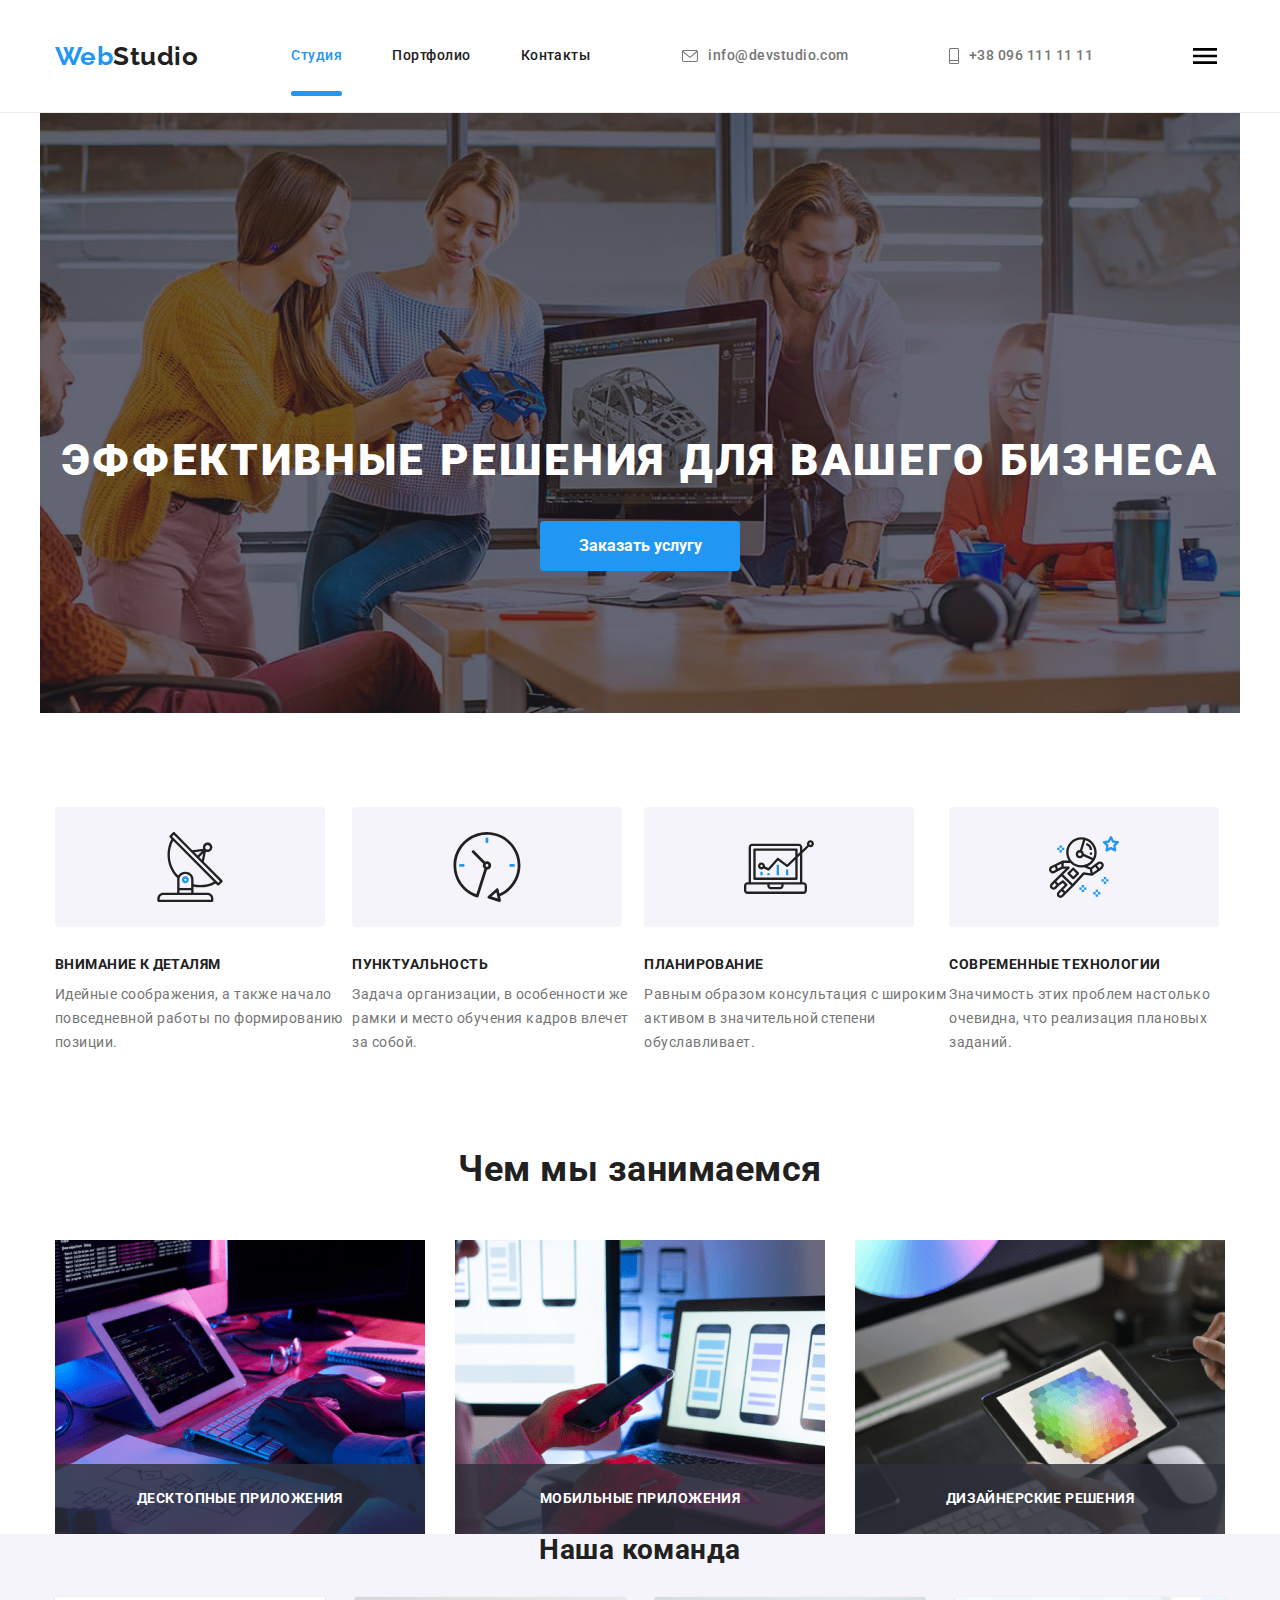
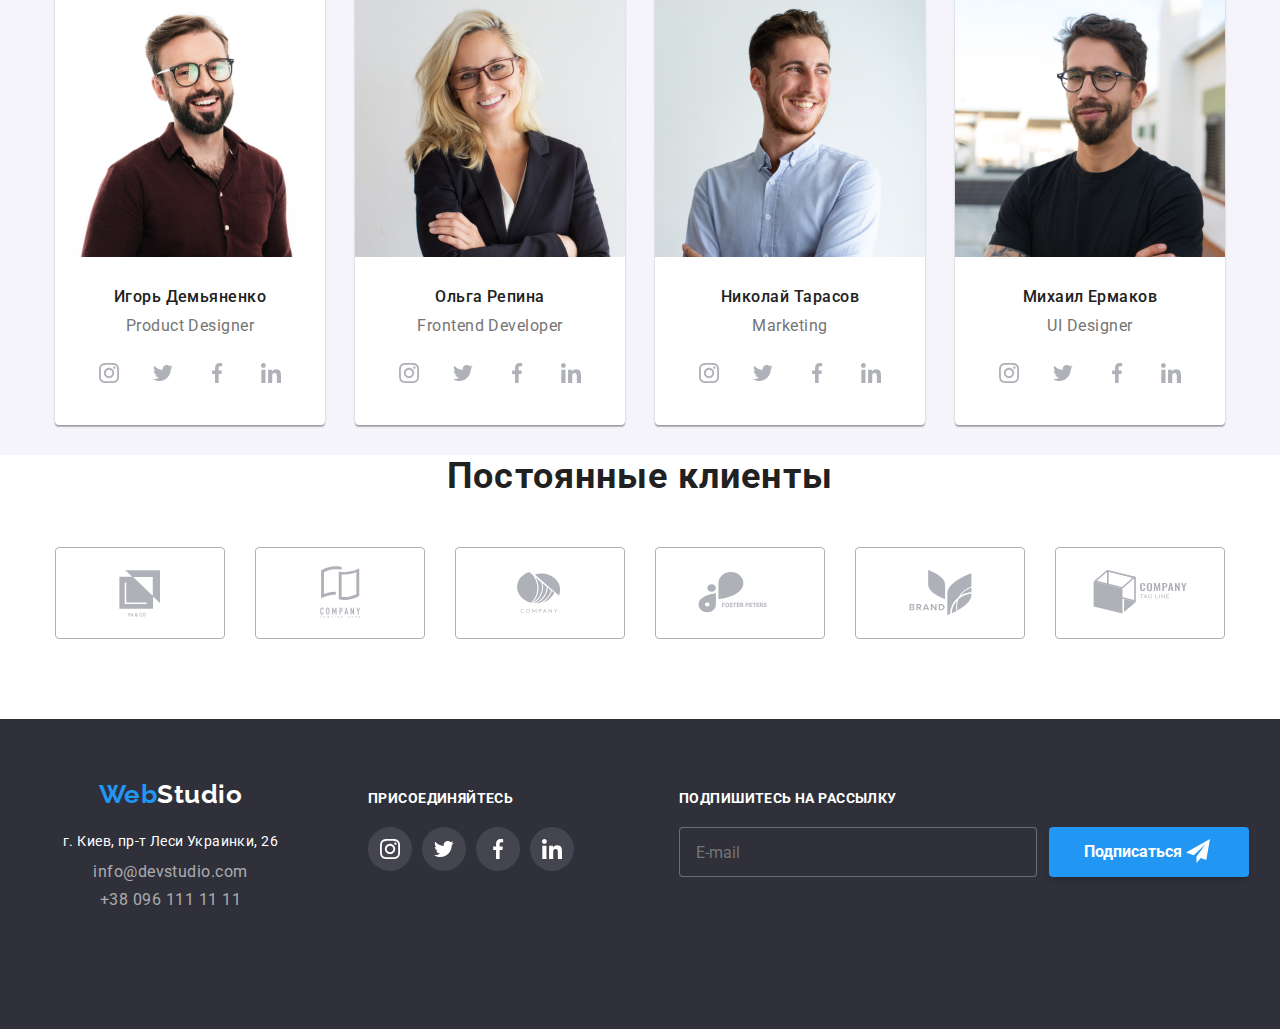
==== commit 1199e2fe: "8дз" ====
--- a/index.html
+++ b/index.html
@@ -48,7 +48,7 @@
             </li>
         </ul>
         <button type="button" class="menu-open-btn" data-menu-open> 
-            <svg class=""   width="24" height="16">
+            <svg class=""   width="40" height="40">
             <use href="./img/symbola-defs.svg#icon-menu_40px" ></use>
         </svg>
         
@@ -59,7 +59,7 @@
             <div class="mob-menu__conteiner">
                 <div class="mob__menu-top">
             <button type="button" class="menu-close-btn" data-menu-close> 
-            <svg class=""  width="18" height="18" >
+            <svg  width="40" height="40" >
                 <use href="./img/symbola-defs.svg#icon-close_40px" ></use>
             </svg>
         </button>
@@ -484,7 +484,7 @@
     
     </footer>
     <script src="./js/modal.js"></script>
-    <script slot="./js/menu.js"></script>
+    <script src="./js/menu.js"></script>
 
 </body>
 
--- a/css/main.min.css
+++ b/css/main.min.css
@@ -1 +1 @@
-/*! normalize.css v8.0.1 | MIT License | github.com/necolas/normalize.css */html{line-height:1.15;-webkit-text-size-adjust:100%}body{margin:0}main{display:block}h1{font-size:2em;margin:.67em 0}hr{box-sizing:content-box;height:0;overflow:visible}pre{font-family:monospace,monospace;font-size:1em}a{background-color:rgba(0,0,0,0)}abbr[title]{border-bottom:none;text-decoration:underline;text-decoration:underline dotted}b,strong{font-weight:bolder}code,kbd,samp{font-family:monospace,monospace;font-size:1em}small{font-size:80%}sub,sup{font-size:75%;line-height:0;position:relative;vertical-align:baseline}sub{bottom:-0.25em}sup{top:-0.5em}img{border-style:none}button,input,optgroup,select,textarea{font-family:inherit;font-size:100%;line-height:1.15;margin:0}button,input{overflow:visible}button,select{text-transform:none}button,[type=button],[type=reset],[type=submit]{-webkit-appearance:button}button::-moz-focus-inner,[type=button]::-moz-focus-inner,[type=reset]::-moz-focus-inner,[type=submit]::-moz-focus-inner{border-style:none;padding:0}button:-moz-focusring,[type=button]:-moz-focusring,[type=reset]:-moz-focusring,[type=submit]:-moz-focusring{outline:1px dotted ButtonText}fieldset{padding:.35em .75em .625em}legend{box-sizing:border-box;color:inherit;display:table;max-width:100%;padding:0;white-space:normal}progress{vertical-align:baseline}textarea{overflow:auto}[type=checkbox],[type=radio]{box-sizing:border-box;padding:0}[type=number]::-webkit-inner-spin-button,[type=number]::-webkit-outer-spin-button{height:auto}[type=search]{-webkit-appearance:textfield;outline-offset:-2px}[type=search]::-webkit-search-decoration{-webkit-appearance:none}::-webkit-file-upload-button{-webkit-appearance:button;font:inherit}details{display:block}summary{display:list-item}template{display:none}[hidden]{display:none}:root{--primary-text-color:#757575;--title-text-color:#212121;--accent-color:#2196F3;--color-color:#ffffff;--background-color:#2F303A}button{cursor:pointer;border-radius:4px;display:inline-block}body{background-color:var(--color-color);color:var(--primary-text-color);font-family:Roboto,Raleway,sans-serif;letter-spacing:.03em;margin:0 auto}.container{width:100%;margin:0 auto;padding-left:15px;padding-right:15px}@media screen and (min-width: 450px)and (max-width: 767px){.container{width:480px}}@media screen and (min-width: 768px)and (max-width: 1199px){.container{width:768px}}@media screen and (min-width: 1200px){.container{width:1200px}}h1,h2,h3{font-family:Roboto;color:#212121}ul{list-style:none}a{text-decoration:none}h1,h2,h3,h4,h5,h6,p{margin:0}ul,ol{margin:0;padding-left:0}img{display:block;max-width:100%;height:auto}@media screen and (min-width: 450px)and (max-width: 767px){img{width:450px}}@media screen and (min-width: 768px)and (max-width: 1199px){img{height:374px;width:354px}}.visually-hidden{position:absolute;white-space:nowrap;width:1px;height:1px;overflow:hidden;border:0;padding:0;clip:rect(0 0 0 0);clip-path:inset(50%);margin:-1px}.header{border-bottom:25px;margin:0;border-bottom:1px solid #ececec}@media screen and (min-width: 50px)and (max-width: 767px){.nav{padding-top:16px;padding-bottom:16px}}@media screen and (min-width: 768px)and (max-width: 1199px){.nav{display:flex;align-items:center}}@media screen and (min-width: 1200px){.nav{display:flex;align-items:center}}.nav__list{display:flex}@media screen and (min-width: 50px)and (max-width: 767px){.nav__list{display:none}}.nav__list .nav__item{margin-right:50px}.nav__list .nav__item:last-child{margin-right:0}.nav__list .link{color:var(--title-text-color);font-weight:500;font-size:14px;line-height:1.14;display:block;padding-top:32px;padding-bottom:32px;transition-property:color;transition-duration:250ms;transition-timing-function:cubic-bezier(0.4, 0, 0.2, 1)}.nav__link.studio::after{content:"";position:absolute;left:0;bottom:0;display:block;width:100%;height:5px;background-color:var(--accent-color);border-radius:2px}.nav__link.studio:hover::after{display:block}.link{position:relative}.nav__link.portfolio::after{content:"";position:absolute;left:0;bottom:0;display:block;width:100%;height:5px;background-color:var(--accent-color);border-radius:2px;opacity:0;transition-property:opacity;transition-duration:250ms;transition-timing-function:cubic-bezier(0.4, 0, 0.2, 1)}.nav__link.we::after{content:"";position:absolute;left:0;bottom:0;display:block;width:100%;height:5px;background-color:var(--accent-color);border-radius:2px;opacity:0;transition-property:opacity;transition-duration:250ms;transition-timing-function:cubic-bezier(0.4, 0, 0.2, 1)}.nav__list .link:hover,.nav__list .link:focus{color:var(--accent-color)}.nav__item .nav__link.studio{color:#2196f3}.nav__list.auth{display:flex;margin-left:auto}@media screen and (min-width: 50px)and (max-width: 767px){.nav__list.auth{display:none}}.nav__link.auth{color:var(--primary-text-color);font-weight:500;font-size:14px;line-height:1.14;padding-top:32px;padding-bottom:32px;display:inline-block;display:flex;align-items:center;justify-content:center;width:100%;height:100%;transition-property:color;transition-duration:250ms;transition-timing-function:cubic-bezier(0.4, 0, 0.2, 1)}.nav__icon.mail{max-width:16px;margin-right:10px;fill:currentColor}.nav__icon.phone{max-width:10px;margin-right:10px;fill:currentColor}.nav__list.auth .nav__item+.nav__item{margin-left:50px}.nav__link.auth:hover,.nav__link.auth:focus{color:var(--accent-color)}.menu-open-btn,.menu-close-btn{display:block;margin-left:auto}.menu-close-btn{margin-bottom:8px;fill:#212121}.mob-menu{position:fixed;top:0;left:0;background-color:#fff;box-shadow:0px 4px 8px rgba(0,0,0,.04),0px 2px 4px rgba(0,0,0,.08),0px 1px 3px rgba(0,0,0,.16);width:100%;height:100%;z-index:6;padding:21px 25px 48px 40px}@media screen and (min-width: 768px){.mob-menu{display:none}}.mob-menu .mob-menu__conteiner{height:100%;display:flex;flex-direction:column;justify-content:space-between;overflow-y:auto}.mob-menu__item{font-family:"Roboto";font-style:normal;font-weight:500;font-size:40px;line-height:1.18;letter-spacing:.02em;margin-bottom:36px}.mob-menu__item:last-child{margin-bottom:0}.mob-menu__studio{color:#2196f3}.mob-menu__portfolio{margin-bottom:32px;color:#212121}.mob-menu__we{color:#212121}.mob__list{display:inline-block}.mob__link.mob__auth{display:block;margin-bottom:32px}.mob__auvto{margin-bottom:64px}.mob__auth{font-size:34px;color:#2196f3}.mob__email{font-size:28px;color:#757575}.mob__link{font-family:"Roboto";font-style:normal;font-weight:500;line-height:1.1764705882;letter-spacing:.02em}.mob-social__list{display:flex;flex-wrap:nowrap}.mob-social__item:last-child{margin-right:0}.mob-social__item{padding-right:10px;position:relative;border-right:1px solid rgba(33,33,33,.2);margin-left:10px}.mob-social__link::after{content:"";padding-right:10px;position:absolute}.mob-social__item:last-child{border-right:none}.mob-social__link{font-family:"Roboto";font-style:normal;font-weight:500;font-size:18px;line-height:1.22;letter-spacing:.02em;color:#2196f3}.section{width:480px;height:400px;margin-left:auto;margin-right:auto;background-color:#2f303a;background-image:linear-gradient(rgba(47, 48, 58, 0.4), rgba(47, 48, 58, 0.4)),url(../img/Img-min.jpg);background-repeat:no-repeat;background-position:center;background-size:cover;color:var(--color-color);text-align:center}@media screen and (min-width: 1200px){.section{width:1200px;padding:200px 0;height:600px}}@media screen and (min-width: 768px)and (max-width: 1199px){.section{width:768px}}.section__title{color:var(--color-color);margin-bottom:30px;text-align:center;font-weight:900;font-size:26px;line-height:1.36;text-transform:uppercase;letter-spacing:.06em;margin-left:auto;margin-right:auto;padding-top:118px}@media screen and (min-width: 1200px){.section__title{font-size:44px}}@media screen and (max-width: 450px){.section__title{width:360px}}.backdrop{position:fixed;top:0;left:0;width:100%;height:100%;z-index:5;background-color:rgba(33,33,33,.5);opacity:1;transition:opacity 250ms cubic-bezier(0.4, 0, 0.2, 1),visibility 250ms cubic-bezier(0.4, 0, 0.2, 1)}.backdrop.is-hidden{opacity:0;pointer-events:none;visibility:hidden}.modal{position:absolute;top:50%;left:50%;transform:translate(-50%, -50%);width:528px;height:581px;background-color:var(--color-color);border-radius:4px;padding:40px}.modal__icon{width:11px;height:11px;justify-content:center;align-content:center;transition:fill 250ms cubic-bezier(0.4, 0, 0.2, 1)}.modal__icon:hover,.modal__icon:focus{fill:#2196f3}.button__primary{display:inline-block;cursor:pointer;color:var(--color-color);background-color:var(--accent-color);border:0 solid rgba(0,0,0,0);font-family:"Roboto";font-weight:700;font-size:16px;line-height:1.9;padding:10px 32px 10px 32px;min-width:200px;border:0px solid rgba(0,0,0,0);transition:background-color 250ms cubic-bezier(0.4, 0, 0.2, 1),color 250ms cubic-bezier(0.4, 0, 0.2, 1)}.button__primary:hover,.button__primary:focus{color:var(--title-text-color);background-color:#f5f4fa}.modal__botton{width:30px;height:30px;position:absolute;right:.66%;top:.66%;transform:translate(-0.66%, -0.66%);background-color:var(--color-color);border-radius:50%;border:1px solid rgba(0,0,0,.1)}.form__button{background:#188ce8;box-shadow:0px 4px 4px rgba(0,0,0,.15);border-radius:4px;display:inline-block;cursor:pointer;color:var(--color-color);background-color:var(--accent-color);border:0 solid rgba(0,0,0,0);font-family:"Roboto";font-weight:700;font-size:16px;line-height:1.9;padding:10px 55px 10px 56px;min-width:200px;border:0px solid rgba(0,0,0,0);transition:background-color 250ms cubic-bezier(0.4, 0, 0.2, 1),color 250ms cubic-bezier(0.4, 0, 0.2, 1)}.footer__button{background:#188ce8;box-shadow:0px 4px 4px rgba(0,0,0,.15);border-radius:4px;display:inline-block;cursor:pointer;color:var(--color-color);background-color:var(--accent-color);border:0 solid rgba(0,0,0,0);font-family:"Roboto";font-weight:700;font-size:16px;line-height:1.9;padding:10px 62px 10px 29px;min-width:200px;border:0px solid rgba(0,0,0,0);transition:background-color 250ms cubic-bezier(0.4, 0, 0.2, 1),color 250ms cubic-bezier(0.4, 0, 0.2, 1);width:200px;height:50px;position:relative;margin-left:12px}@media screen and (min-width: 450px)and (max-width: 767px){.footer__button{margin-left:125px}}@media screen and (min-width: 768px)and (max-width: 1199px){.footer__button{margin-left:276px}}.footer__button-icon{position:absolute;display:flex;height:24px;width:120%;margin-top:2px;margin-bottom:7px}.project__button{cursor:pointer;color:var(--title-text-color);background-color:#eee;border:0 solid rgba(0,0,0,0);font-family:"Roboto",sans-serif;font-style:normal;font-weight:500;font-size:16px;line-height:1.62;letter-spacing:.03em;padding:6px 22px 6px 22px;transition:background-color 250ms cubic-bezier(0.4, 0, 0.2, 1),color 250ms cubic-bezier(0.4, 0, 0.2, 1),box-shadow 250ms cubic-bezier(0.4, 0, 0.2, 1)}.project__button:hover,.project__button:focus{color:var(--color-color);background-color:var(--accent-color);box-shadow:0px 4px 4px rgba(0,0,0,.15),0px 2px 2px rgba(0,0,0,.15)}.project__button.blue{background-color:var(--accent-color);color:var(--color-color)}textarea{resize:none;width:448px;height:120px;padding:0;border:0;outline:none;display:block}input{border:1px solid rgba(33,33,33,.2);border-radius:4px;outline:none}.form__title{width:100%;font-family:"Roboto";font-style:normal;font-weight:700;font-size:20px;line-height:1.15;text-align:center;letter-spacing:.03em;color:#212121;margin-bottom:12px}.form__label-comment{display:flex;text-align:left;margin-bottom:4px}.form__label{text-align:left;margin-bottom:4px}.form__container{font-family:"Roboto";font-style:normal;font-weight:400;font-size:12px;line-height:1.17;letter-spacing:.01em;color:#757575;display:block}.form__name{margin-bottom:10px;display:flex;flex-direction:column;transition:transform 250ms cubic-bezier(0.4, 0, 0.2, 1);cursor:pointer;position:relative}.form__name input:focus,.form__textarea-placeholder:focus{border:1px solid #2196f3}.form__textarea{width:448px}.form__textarea-placeholder:hover,.form__name input:hover{border:1px solid #2196f3}.form__textarea-placeholder{border:1px solid rgba(33,33,33,.2);border-radius:4px;transition:border 250ms cubic-bezier(0.4, 0, 0.2, 1)}.form__textarea .form__textarea-placeholder{padding:12px 16px 12px 16px}.form__text-treaty{color:#2196f3;transition:color 250ms cubic-bezier(0.4, 0, 0.2, 1)}.form__text{font-size:14px;margin-left:8px;line-height:1.71;letter-spacing:.03em}.form__text-treaty{position:relative}.form__text a::before{content:"";bottom:2px;left:0;position:absolute;width:100%;height:1px;background-color:#2196f3}.form__name input{height:40px;padding-left:42px;padding-top:12px;padding-bottom:12px}.form__icon{position:absolute;top:70%;left:14px;display:inline-block;width:18px;height:18px;transform:translateY(-70%);fill:#212121;transition-property:fill;transition-duration:250ms;transition-timing-function:cubic-bezier(0.4, 0, 0.2, 1)}input:hover+.form__icon,input:focus+.form__icon{fill:#2196f3}.form__icon-check{display:inline-block;background-color:var(--color-color);width:16px;height:15px;left:4px;position:absolute;border:1px solid #212121;align-items:center;justify-content:center;margin-right:7px}.checkbox:checked+.form__icon-check{background-color:#2196f3}.form__checkbox{position:relative;margin-bottom:30px;margin-top:25px}.checkbox{left:0}.form__checkbox{text-align:center;display:inline-block;display:flex;align-items:center;justify-content:center;margin-top:20px;width:100%}.form__icon-checkbox{width:11px;height:8px;margin-right:7px;margin-left:0;padding-left:0}.nav__logo.top{margin-right:93px;padding-top:24px;padding-bottom:24px}.nav__logo.web{color:var(--accent-color);font-family:"Raleway";font-style:normal;font-weight:700;font-size:26px;line-height:1.19}.nav__logo.heder{color:var(--title-text-color);font-family:"Raleway";font-style:normal;font-weight:700;font-size:26px;line-height:1.19}.footer__logo{text-decoration:none;font-family:"Raleway",sans-serif;font-weight:700;font-size:26px;line-height:1.19;color:var(--color-color)}.section-list{color:var(--primary-text-color)}.section-list .content__title{color:var(--title-text-color);text-transform:uppercase}.project{padding-top:94px;padding-bottom:94px}.project__list{display:flex;justify-content:center;margin-bottom:50px}.project__item{margin-right:8px}.project__item:last-child{margin-right:0}.gallery__box{display:flex}.gallery{display:flex;flex-wrap:wrap;margin-left:-30px;margin-top:-30px}.gallery>.gallery__item{flex-basis:calc((100% - 90px)/3);margin-left:30px;margin-top:30px;border-bottom:1px solid #eee}.gallery:nth-child(n+7){margin-bottom:0}.gallery__link{display:inline-block;transition-property:box-shadow;transition-duration:250ms;transition-timing-function:cubic-bezier(0.4, 0, 0.2, 1)}.gallery__link:hover,.gallery__link:focus{box-shadow:0px 1px 1px rgba(0,0,0,.12),1px 4px 4px rgba(0,0,0,.06),1px 4px 6px rgba(0,0,0,.16);transition:box-shadow 250ms cubic-bezier(0.4, 0, 0.2, 1)}.gallery__link:hover .gallery__paragraph{transform:translateY(0);opacity:1}.gallery__help{padding:20px 24px 20px 24px}.gallery__text{color:var(--title-text-color);font-weight:700;font-size:18px;line-height:2;letter-spacing:.06em;margin-bottom:4px}.gallery__paragraph-portfolio{color:var(--primary-text-color);font-size:16px;line-height:1.9}.gallery__conteiner{position:relative;overflow:hidden}.gallery__paragraph{position:absolute;display:block;width:100%;height:100%;top:0;text-align:left;left:0;font-family:"Roboto";font-style:normal;font-weight:400;font-size:18px;line-height:1.56;letter-spacing:.03em;color:#fff;background-color:rgba(33,150,243,.9);padding:63px 24px;transform:translateY(100%);transition:transform 250ms cubic-bezier(0.4, 0, 0.2, 1)}@media screen and (min-width: 768px)and (max-width: 1199px){.cntainer-footer{display:flex}}@media screen and (min-width: 1200px){.cntainer-footer{display:flex}}.footer{background-color:var(--background-color)}@media screen and (min-width: 1200px){.footer{padding-top:60px;padding-bottom:60px}}.footer__blok{margin-bottom:60px;text-align:center}@media screen and (max-width: 450px)and (max-width: 767px){.footer__blok{display:flex;margin-bottom:60px;margin-right:0;flex-wrap:wrap}}@media screen and (min-width: 768px)and (max-width: 1199px){.footer__blok{text-align:center;width:fit-content;margin-left:61px}}@media screen and (min-width: 1200px){.footer__blok{margin-right:70px}}@media screen and (min-width: 1200px){.footer__container{display:flex;align-items:baseline}}@media screen and (min-width: 768px)and (max-width: 1199px){.footer__social{margin-left:165px}}@media screen and (min-width: 1200px){.footer__social{display:inline-block;padding:12px}}.footer__paragraph{font-weight:700;font-size:14px;line-height:1.14;letter-spacing:.03em;text-transform:uppercase;color:var(--color-color);margin-bottom:20px}@media screen and (min-width: 450px)and (max-width: 767px){.footer__paragraph{text-align:center}}@media screen and (min-width: 768px)and (max-width: 1199px){.footer__paragraph{text-align:center}}.footer__list-social{display:flex;justify-content:center}@media screen and (min-width: 450px)and (max-width: 767px){.footer__list-social{margin-bottom:60px}}@media screen and (min-width: 768px)and (max-width: 1199px){.footer__list-social{margin-bottom:60px}}.footer__item{width:44px;height:44px}.footer__item:not(:last-child){margin-right:10px}.footer__link{background-color:rgba(255,255,255,.1);width:100%;height:100%;display:flex;border-radius:50%;justify-content:center;align-items:center;transition-property:background-color;transition-duration:250ms;transition-timing-function:cubic-bezier(0.4, 0, 0.2, 1)}.footer__link:hover,.footer__link:focus{background-color:var(--accent-color)}.footer__icon{fill:var(--color-color)}@media screen and (min-width: 1200px){.footer-form__container{margin-left:93px}}.footer__input{display:inline-block;width:450px;height:50px;color:#fff;background-color:var(--background-color);outline:none;border:1px solid rgba(255,255,255,.3);font-size:16px}@media screen and (min-width: 450px)and (max-width: 767px){.footer__input{width:63.686%;margin-bottom:20px;width:450px;height:50px}}@media screen and (min-width: 768px)and (max-width: 1199px){.footer__input{margin-bottom:20px;margin-left:151px}}@media screen and (min-width: 1200px){.footer__input{width:358px}}.footer__input:focus{border:1px solid var(--color-color)}@media screen and (min-width: 1200px){.footer-form__bid{display:flex}}.footer-form__bid .footer__input{padding-left:16px}.footer-form__more{right:0}.address__item{margin-top:20px;width:231px}@media screen and (min-width: 450px)and (max-width: 767px){.address__list{margin-left:109px}}.address__item:not(:first-child){margin-top:9px}.address__link.map{font-weight:400;font-size:14px;line-height:1.71;letter-spacing:.03em;font-style:normal;color:var(--color-color);transition-property:color;transition-duration:250ms;transition-timing-function:cubic-bezier(0.4, 0, 0.2, 1)}.address__link.map:hover,.address__link.map:focus{color:var(--accent-color)}.address__link.contact{font-style:normal;color:rgba(255,255,255,.6);transition-property:color;transition-duration:250ms;transition-timing-function:cubic-bezier(0.4, 0, 0.2, 1)}.address__link.contact:hover,.address__link.contact:focus{color:var(--accent-color)}.section-list{padding:60px 0}@media screen and (min-width: 1200px){.section-list{padding:94px 0}}.content{display:flex}@media screen and (min-width: 768px)and (max-width: 1199px){.content{display:flex;flex-wrap:wrap}}@media screen and (min-width: 1200px){.container .content{display:flex;flex-wrap:nowrap}}@media screen and (min-width: 1200px){.container{width:1200px;padding-bottom:0}}.content{display:flex;flex-wrap:wrap}@media screen and (min-width: 768px)and (max-width: 1199px){.content{margin-left:auto;margin-right:auto}}.team__photo:last-child(-n+2){margin-bottom:0}.team__photo{margin-bottom:30px}@media screen and (min-width: 768px)and (max-width: 1199px){.team__photo{margin-right:30px}}@media screen and (min-width: 450px)and (max-width: 767px){.content__item{width:450px}}.content__title{width:320px;margin-bottom:10px;align-items:center;max-height:120px;border-radius:4px;font-weight:700;font-size:14px;line-height:1.14;letter-spacing:.03em}@media screen and (min-width: 450px)and (max-width: 767px){.content__title{width:450px}}@media screen and (min-width: 768px)and (max-width: 1199px){.content__title{width:354px}}@media screen and (min-width: 1200px){.content__title{width:270px;align-items:left}}.content__icon{max-width:70px;max-height:70px}.content__picture{width:100%;height:100%;background-color:#f5f4fa;display:flex;align-items:center;justify-content:center;height:120px;border-radius:4px;margin-bottom:30px}@media screen and (min-width: 450px)and (max-width: 767px){.content__picture{max-width:450px;margin-top:30px;height:120px}}@media screen and (min-width: 768px)and (max-width: 1199px){.content__picture{max-width:354px;display:flex}}@media screen and (min-width: 1200px){.content__picture{max-width:270px}}.content__paragraph{color:var(--primary-text-color);font-weight:400;font-size:14px;line-height:1.7}@media screen and (min-width: 450px)and (max-width: 767px){.content__paragraph{min-width:450px}}@media screen and (min-width: 768px)and (max-width: 1199px){.content__paragraph{width:354px}}@media screen and (min-width: 50px)and (max-width: 1199px){.photo{position:absolute;white-space:nowrap;width:1px;height:1px;overflow:hidden;border:0;padding:0;clip:rect(0 0 0 0);clip-path:inset(50%);margin:-1px}}.photo .photo__title{color:var(--title-text-color);font-weight:700;font-size:36px;line-height:1.17;text-align:center;margin-bottom:50px}.photo__title{margin:0px}.photo__list{display:flex;flex-wrap:nowrap;margin-left:-30px;margin-top:-30px}.photo__list .photo__item{flex-basis:calc((100% - 90px)/3);margin-left:30px;margin-top:30px}.photo__item:nth-child(n+3){margin-right:0}.photo__item{position:relative}@media screen and (min-width: 1200px){.photo__item img{width:370px}}.photo__paragraph{display:flex;align-items:center;justify-content:center;width:370px;height:70px;background-color:rgba(45,48,58,.8);position:absolute;text-align:center;bottom:0;font-family:"Roboto";font-style:normal;font-weight:700;font-size:14px;line-height:1.14;letter-spacing:.03em;text-transform:uppercase;color:var(--color-color)}.team__title{color:var(--title-text-color);font-weight:700;font-size:28px;line-height:1.17;text-align:center;margin-bottom:30px}.team{background-color:#f5f4fa;text-align:center}@media screen and (min-width: 768px)and (max-width: 1199px){.img-people{display:flex;flex-wrap:wrap}}@media screen and (min-width: 1200px){.img-people{display:flex;flex-wrap:nowrap}}.team__item-people{background-color:#fff;background:#fff;box-shadow:0px 1px 3px rgba(0,0,0,.12),0px 1px 1px rgba(0,0,0,.14),0px 2px 1px rgba(0,0,0,.2);border-radius:0px 0px 4px 4px}@media screen and (min-width: 1200px){.team__item-people{margin-right:30px}}.team__photo:last-child(-n+2){margin-bottom:0}.team__photo{margin-bottom:30px}@media screen and (min-width: 768px)and (max-width: 1199px){.team__photo{margin-right:30px}}@media screen and (max-width: 1200px){.team__photo:nth-child(2n){margin-right:0}}.team__item-people:nth-child(4n){margin-right:0}.team__item-people .team__container{padding-top:30px;padding-bottom:30px}.team__container .team__paragraph{font-family:"Roboto";font-style:normal;font-weight:400;font-size:16px;line-height:1.19;text-align:center;letter-spacing:.03em;margin-bottom:16px}.team__container .team__title-text{font-family:"Roboto";font-style:normal;font-weight:500;font-size:16px;line-height:1.19;text-align:center;letter-spacing:.03em;margin-bottom:10px;margin-top:0}.team__item{width:44px;height:44px;margin-right:10px}.team__item:last-child{margin-right:0}.team__link{width:100%;height:100%;background-color:#fff;border-radius:50%;display:flex;align-items:center;justify-content:center;transition-property:background-color;transition-duration:250ms;transition-timing-function:cubic-bezier(0.4, 0, 0.2, 1)}.team__icon{width:20px;height:20px;fill:#afb1b8;transition-property:fill;transition-duration:250ms;transition-timing-function:cubic-bezier(0.4, 0, 0.2, 1)}.team__link:hover,.team__link:focus{background-color:var(--accent-color)}.team__link:hover .team__icon,.team__link:focus .team__icon{fill:var(--color-color)}.team__list{display:flex;justify-content:center}.company-clients{padding-top:94px;padding-bottom:94px}.company__regular{margin-bottom:30px}.company__title{font-family:"Roboto";font-style:normal;font-weight:700;font-size:36px;line-height:1.17;text-align:center;letter-spacing:.03em;color:var(--title-text-color)}@media screen and (max-width: 450px){.company__title{font-size:28px}}@media screen and (min-width: 450px)and (max-width: 767px){.company__title{font-size:28px;margin-bottom:30px}}@media screen and (min-width: 768px)and (max-width: 1199px){.company__title{margin-bottom:50px}}@media screen and (min-width: 1200px){.company__title{margin-bottom:50px}}.compani__item{width:210px;height:92px}@media screen and (max-width: 450px){.compani__item{margin-bottom:30px}.compani__item .compani__item:last-child{margin-right:0px;font-size:28px}}@media screen and (min-width: 450px)and (max-width: 767px){.compani__item{font-size:28px}}.compani__item:nth-child(2n+1){margin-bottom:30px}@media screen and (min-width: 450px)and (max-width: 767px){.compani__item:nth-child(2n+1){margin-right:30px}.compani__item:nth-child(n+5){margin-bottom:0px}}@media screen and (min-width: 768px)and (max-width: 1199px){.compani__item:nth-child(-n+5){margin-right:30px}.compani__item:nth-child(3n+3){margin-right:0px}}@media screen and (min-width: 1200px){.compani__item{width:170px;margin-right:30px}.compani__item:last-child{margin-right:0px}}.company__link{width:100%;height:100%;background-color:var(--color-color);display:flex;align-items:center;justify-content:center;border:1px solid #afb1b8;border-radius:4px;transition-property:background-color;transition-duration:250ms;transition-timing-function:cubic-bezier(0.4, 0, 0.2, 1)}.company__link:hover,.company__link:focus{border-color:var(--accent-color)}.company__link:hover .company__icon,.company__link:focus .company__icon{fill:var(--accent-color)}.company__icon{fill:#afb1b8;transition-property:fill;transition-duration:250ms;transition-timing-function:cubic-bezier(0.4, 0, 0.2, 1)}.company__title{display:flex;flex-wrap:wrap;justify-content:center}/*# sourceMappingURL=main.min.css.map */+/*! normalize.css v8.0.1 | MIT License | github.com/necolas/normalize.css */html{line-height:1.15;-webkit-text-size-adjust:100%}body{margin:0}main{display:block}h1{font-size:2em;margin:.67em 0}hr{box-sizing:content-box;height:0;overflow:visible}pre{font-family:monospace,monospace;font-size:1em}a{background-color:rgba(0,0,0,0)}abbr[title]{border-bottom:none;text-decoration:underline;text-decoration:underline dotted}b,strong{font-weight:bolder}code,kbd,samp{font-family:monospace,monospace;font-size:1em}small{font-size:80%}sub,sup{font-size:75%;line-height:0;position:relative;vertical-align:baseline}sub{bottom:-0.25em}sup{top:-0.5em}img{border-style:none}button,input,optgroup,select,textarea{font-family:inherit;font-size:100%;line-height:1.15;margin:0}button,input{overflow:visible}button,select{text-transform:none}button,[type=button],[type=reset],[type=submit]{-webkit-appearance:button}button::-moz-focus-inner,[type=button]::-moz-focus-inner,[type=reset]::-moz-focus-inner,[type=submit]::-moz-focus-inner{border-style:none;padding:0}button:-moz-focusring,[type=button]:-moz-focusring,[type=reset]:-moz-focusring,[type=submit]:-moz-focusring{outline:1px dotted ButtonText}fieldset{padding:.35em .75em .625em}legend{box-sizing:border-box;color:inherit;display:table;max-width:100%;padding:0;white-space:normal}progress{vertical-align:baseline}textarea{overflow:auto}[type=checkbox],[type=radio]{box-sizing:border-box;padding:0}[type=number]::-webkit-inner-spin-button,[type=number]::-webkit-outer-spin-button{height:auto}[type=search]{-webkit-appearance:textfield;outline-offset:-2px}[type=search]::-webkit-search-decoration{-webkit-appearance:none}::-webkit-file-upload-button{-webkit-appearance:button;font:inherit}details{display:block}summary{display:list-item}template{display:none}[hidden]{display:none}:root{--primary-text-color:#757575;--title-text-color:#212121;--accent-color:#2196F3;--color-color:#ffffff;--background-color:#2F303A}button{cursor:pointer;border-radius:4px;display:inline-block}body{background-color:var(--color-color);color:var(--primary-text-color);font-family:Roboto,Raleway,sans-serif;letter-spacing:.03em;margin:0 auto}.container{width:100%;margin:0 auto;padding-left:15px;padding-right:15px}@media screen and (min-width: 450px)and (max-width: 767px){.container{width:480px}}@media screen and (min-width: 768px)and (max-width: 1199px){.container{width:768px}}@media screen and (min-width: 1200px){.container{width:1200px}}h1,h2,h3{font-family:Roboto;color:#212121}ul{list-style:none}a{text-decoration:none}h1,h2,h3,h4,h5,h6,p{margin:0}ul,ol{margin:0;padding-left:0}img{display:block;max-width:100%;height:auto}@media screen and (min-width: 450px)and (max-width: 767px){img{width:450px}}@media screen and (min-width: 768px)and (max-width: 1199px){img{height:374px;width:354px}}.visually-hidden{position:absolute;white-space:nowrap;width:1px;height:1px;overflow:hidden;border:0;padding:0;clip:rect(0 0 0 0);clip-path:inset(50%);margin:-1px}.header{border-bottom:25px;margin:0;border-bottom:1px solid #ececec;position:relative}.header .container.nav{display:flex;padding-top:16px;padding-bottom:16px;align-items:center}@media screen and (min-width: 768px)and (max-width: 1199px){.nav{display:flex;align-items:center}}@media screen and (min-width: 1200px){.nav{display:flex;align-items:center}}.nav__list{display:flex}@media screen and (min-width: 50px)and (max-width: 767px){.nav__list{display:none}}.nav__list .nav__item{margin-right:50px}.nav__list .nav__item:last-child{margin-right:0}.nav__list .link{color:var(--title-text-color);font-weight:500;font-size:14px;line-height:1.14;display:block;padding-top:32px;padding-bottom:32px;transition-property:color;transition-duration:250ms;transition-timing-function:cubic-bezier(0.4, 0, 0.2, 1)}.nav__link.studio::after{content:"";position:absolute;left:0;bottom:0;display:block;width:100%;height:5px;background-color:var(--accent-color);border-radius:2px}.nav__link.studio:hover::after{display:block}.link{position:relative}.nav__link.portfolio::after{content:"";position:absolute;left:0;bottom:0;display:block;width:100%;height:5px;background-color:var(--accent-color);border-radius:2px;opacity:0;transition-property:opacity;transition-duration:250ms;transition-timing-function:cubic-bezier(0.4, 0, 0.2, 1)}.nav__link.we::after{content:"";position:absolute;left:0;bottom:0;display:block;width:100%;height:5px;background-color:var(--accent-color);border-radius:2px;opacity:0;transition-property:opacity;transition-duration:250ms;transition-timing-function:cubic-bezier(0.4, 0, 0.2, 1)}.nav__list .link:hover,.nav__list .link:focus{color:var(--accent-color)}.nav__item .nav__link.studio{color:#2196f3}.nav__list.auth{display:flex;margin-left:auto}@media screen and (min-width: 50px)and (max-width: 767px){.nav__list.auth{display:none}}.nav__link.auth{color:var(--primary-text-color);font-weight:500;font-size:14px;line-height:1.14;padding-top:32px;padding-bottom:32px;display:inline-block;display:flex;align-items:center;justify-content:center;width:100%;height:100%;transition-property:color;transition-duration:250ms;transition-timing-function:cubic-bezier(0.4, 0, 0.2, 1)}.nav__icon.mail{max-width:16px;margin-right:10px;fill:currentColor}.nav__icon.phone{max-width:10px;margin-right:10px;fill:currentColor}.nav__list.auth .nav__item+.nav__item{margin-left:50px}.nav__link.auth:hover,.nav__link.auth:focus{color:var(--accent-color)}.menu-open-btn,.menu-close-btn{display:block;padding:0;border:none;cursor:pointer;background-color:rgba(0,0,0,0);width:40px;height:40px;margin-left:auto}.menu-close-btn{margin-bottom:8px;fill:#212121}.mob-menu{position:fixed;top:0;left:0;background-color:#fff;box-shadow:0px 4px 8px rgba(0,0,0,.04),0px 2px 4px rgba(0,0,0,.08),0px 1px 3px rgba(0,0,0,.16);width:100%;height:100%;z-index:6;padding:21px 25px 48px 40px}@media screen and (min-width: 768px){.mob-menu{display:none}}.mob-menu .mob-menu__conteiner{height:100%;display:flex;flex-direction:column;justify-content:space-between;overflow-y:auto}.mob-menu{opacity:1}.mob-menu.is-hidden{opacity:0;pointer-events:none;visibility:hidden}.mob-menu__item{font-family:"Roboto";font-style:normal;font-weight:500;font-size:40px;line-height:1.18;letter-spacing:.02em;margin-bottom:36px}.mob-menu__item:last-child{margin-bottom:0}.mob-menu__studio{color:#2196f3}.mob-menu__portfolio{margin-bottom:32px;color:#212121}.mob-menu__we{color:#212121}.mob__list{display:inline-block}.mob__link.mob__auth{display:block;margin-bottom:32px}.mob__auvto{margin-bottom:64px}.mob__auth{font-size:34px;color:#2196f3}.mob__email{font-size:28px;color:#757575}.mob__link{font-family:"Roboto";font-style:normal;font-weight:500;line-height:1.1764705882;letter-spacing:.02em}.mob-social__list{display:flex;flex-wrap:nowrap}.mob-social__item:last-child{margin-right:0}.mob-social__item{padding-right:10px;position:relative;border-right:1px solid rgba(33,33,33,.2);margin-left:10px}.mob-social__link::after{content:"";padding-right:10px;position:absolute}.mob-social__item:last-child{border-right:none}.mob-social__link{font-family:"Roboto";font-style:normal;font-weight:500;font-size:18px;line-height:1.22;letter-spacing:.02em;color:#2196f3}.section{width:480px;height:400px;margin-left:auto;margin-right:auto;background-color:#2f303a;background-image:linear-gradient(rgba(47, 48, 58, 0.4), rgba(47, 48, 58, 0.4)),url(../img/Img-min.jpg);background-repeat:no-repeat;background-position:center;background-size:cover;color:var(--color-color);text-align:center}@media screen and (min-width: 1200px){.section{width:1200px;padding:200px 0;height:600px}}@media screen and (min-width: 768px)and (max-width: 1199px){.section{width:768px}}.section__title{color:var(--color-color);margin-bottom:30px;text-align:center;font-weight:900;font-size:26px;line-height:1.36;text-transform:uppercase;letter-spacing:.06em;margin-left:auto;margin-right:auto;padding-top:118px}@media screen and (min-width: 1200px){.section__title{font-size:44px}}@media screen and (max-width: 450px){.section__title{width:360px}}.backdrop{position:fixed;top:0;left:0;width:100%;height:100%;z-index:5;background-color:rgba(33,33,33,.5);opacity:1;transition:opacity 250ms cubic-bezier(0.4, 0, 0.2, 1),visibility 250ms cubic-bezier(0.4, 0, 0.2, 1)}.backdrop.is-hidden{opacity:0;pointer-events:none;visibility:hidden}.modal{position:absolute;top:50%;left:50%;transform:translate(-50%, -50%);width:528px;height:581px;background-color:var(--color-color);border-radius:4px;padding:40px}.modal__icon{width:11px;height:11px;justify-content:center;align-content:center;transition:fill 250ms cubic-bezier(0.4, 0, 0.2, 1)}.modal__icon:hover,.modal__icon:focus{fill:#2196f3}.button__primary{display:inline-block;cursor:pointer;color:var(--color-color);background-color:var(--accent-color);border:0 solid rgba(0,0,0,0);font-family:"Roboto";font-weight:700;font-size:16px;line-height:1.9;padding:10px 32px 10px 32px;min-width:200px;border:0px solid rgba(0,0,0,0);transition:background-color 250ms cubic-bezier(0.4, 0, 0.2, 1),color 250ms cubic-bezier(0.4, 0, 0.2, 1)}.button__primary:hover,.button__primary:focus{color:var(--title-text-color);background-color:#f5f4fa}.modal__botton{width:30px;height:30px;position:absolute;right:.66%;top:.66%;transform:translate(-0.66%, -0.66%);background-color:var(--color-color);border-radius:50%;border:1px solid rgba(0,0,0,.1)}.form__button{background:#188ce8;box-shadow:0px 4px 4px rgba(0,0,0,.15);border-radius:4px;display:inline-block;cursor:pointer;color:var(--color-color);background-color:var(--accent-color);border:0 solid rgba(0,0,0,0);font-family:"Roboto";font-weight:700;font-size:16px;line-height:1.9;padding:10px 55px 10px 56px;min-width:200px;border:0px solid rgba(0,0,0,0);transition:background-color 250ms cubic-bezier(0.4, 0, 0.2, 1),color 250ms cubic-bezier(0.4, 0, 0.2, 1)}.footer__button{background:#188ce8;box-shadow:0px 4px 4px rgba(0,0,0,.15);border-radius:4px;display:inline-block;cursor:pointer;color:var(--color-color);background-color:var(--accent-color);border:0 solid rgba(0,0,0,0);font-family:"Roboto";font-weight:700;font-size:16px;line-height:1.9;padding:10px 62px 10px 29px;min-width:200px;border:0px solid rgba(0,0,0,0);transition:background-color 250ms cubic-bezier(0.4, 0, 0.2, 1),color 250ms cubic-bezier(0.4, 0, 0.2, 1);width:200px;height:50px;position:relative;margin-left:12px}@media screen and (min-width: 450px)and (max-width: 767px){.footer__button{margin-left:125px}}@media screen and (min-width: 768px)and (max-width: 1199px){.footer__button{margin-left:276px}}.footer__button-icon{position:absolute;display:flex;height:24px;width:120%;margin-top:2px;margin-bottom:7px}.project__button{cursor:pointer;color:var(--title-text-color);background-color:#eee;border:0 solid rgba(0,0,0,0);font-family:"Roboto",sans-serif;font-style:normal;font-weight:500;font-size:16px;line-height:1.62;letter-spacing:.03em;padding:6px 22px 6px 22px;transition:background-color 250ms cubic-bezier(0.4, 0, 0.2, 1),color 250ms cubic-bezier(0.4, 0, 0.2, 1),box-shadow 250ms cubic-bezier(0.4, 0, 0.2, 1)}.project__button:hover,.project__button:focus{color:var(--color-color);background-color:var(--accent-color);box-shadow:0px 4px 4px rgba(0,0,0,.15),0px 2px 2px rgba(0,0,0,.15)}.project__button.blue{background-color:var(--accent-color);color:var(--color-color)}textarea{resize:none;width:448px;height:120px;padding:0;border:0;outline:none;display:block}input{border:1px solid rgba(33,33,33,.2);border-radius:4px;outline:none}.form__title{width:100%;font-family:"Roboto";font-style:normal;font-weight:700;font-size:20px;line-height:1.15;text-align:center;letter-spacing:.03em;color:#212121;margin-bottom:12px}.form__label-comment{display:flex;text-align:left;margin-bottom:4px}.form__label{text-align:left;margin-bottom:4px}.form__container{font-family:"Roboto";font-style:normal;font-weight:400;font-size:12px;line-height:1.17;letter-spacing:.01em;color:#757575;display:block}.form__name{margin-bottom:10px;display:flex;flex-direction:column;transition:transform 250ms cubic-bezier(0.4, 0, 0.2, 1);cursor:pointer;position:relative}.form__name input:focus,.form__textarea-placeholder:focus{border:1px solid #2196f3}.form__textarea{width:448px}.form__textarea-placeholder:hover,.form__name input:hover{border:1px solid #2196f3}.form__textarea-placeholder{border:1px solid rgba(33,33,33,.2);border-radius:4px;transition:border 250ms cubic-bezier(0.4, 0, 0.2, 1)}.form__textarea .form__textarea-placeholder{padding:12px 16px 12px 16px}.form__text-treaty{color:#2196f3;transition:color 250ms cubic-bezier(0.4, 0, 0.2, 1)}.form__text{font-size:14px;margin-left:8px;line-height:1.71;letter-spacing:.03em}.form__text-treaty{position:relative}.form__text a::before{content:"";bottom:2px;left:0;position:absolute;width:100%;height:1px;background-color:#2196f3}.form__name input{height:40px;padding-left:42px;padding-top:12px;padding-bottom:12px}.form__icon{position:absolute;top:70%;left:14px;display:inline-block;width:18px;height:18px;transform:translateY(-70%);fill:#212121;transition-property:fill;transition-duration:250ms;transition-timing-function:cubic-bezier(0.4, 0, 0.2, 1)}input:hover+.form__icon,input:focus+.form__icon{fill:#2196f3}.form__icon-check{display:inline-block;background-color:var(--color-color);width:16px;height:15px;left:4px;position:absolute;border:1px solid #212121;align-items:center;justify-content:center;margin-right:7px}.checkbox:checked+.form__icon-check{background-color:#2196f3}.form__checkbox{position:relative;margin-bottom:30px;margin-top:25px}.checkbox{left:0}.form__checkbox{text-align:center;display:inline-block;display:flex;align-items:center;justify-content:center;margin-top:20px;width:100%}.form__icon-checkbox{width:11px;height:8px;margin-right:7px;margin-left:0;padding-left:0}.nav__logo.top{margin-right:93px;padding-top:24px;padding-bottom:24px}.nav__logo.web{color:var(--accent-color);font-family:"Raleway";font-style:normal;font-weight:700;font-size:26px;line-height:1.19}.nav__logo.heder{color:var(--title-text-color);font-family:"Raleway";font-style:normal;font-weight:700;font-size:26px;line-height:1.19}.footer__logo{text-decoration:none;font-family:"Raleway",sans-serif;font-weight:700;font-size:26px;line-height:1.19;color:var(--color-color)}.section-list{color:var(--primary-text-color)}.section-list .content__title{color:var(--title-text-color);text-transform:uppercase}.project{padding-top:94px;padding-bottom:94px}.project__list{display:flex;justify-content:center;margin-bottom:50px}.project__item{margin-right:8px}.project__item:last-child{margin-right:0}.gallery__box{display:flex}.gallery{display:flex;flex-wrap:wrap;margin-left:-30px;margin-top:-30px}.gallery>.gallery__item{flex-basis:calc((100% - 90px)/3);margin-left:30px;margin-top:30px;border-bottom:1px solid #eee}.gallery:nth-child(n+7){margin-bottom:0}.gallery__link{display:inline-block;transition-property:box-shadow;transition-duration:250ms;transition-timing-function:cubic-bezier(0.4, 0, 0.2, 1)}.gallery__link:hover,.gallery__link:focus{box-shadow:0px 1px 1px rgba(0,0,0,.12),1px 4px 4px rgba(0,0,0,.06),1px 4px 6px rgba(0,0,0,.16);transition:box-shadow 250ms cubic-bezier(0.4, 0, 0.2, 1)}.gallery__link:hover .gallery__paragraph{transform:translateY(0);opacity:1}.gallery__help{padding:20px 24px 20px 24px}.gallery__text{color:var(--title-text-color);font-weight:700;font-size:18px;line-height:2;letter-spacing:.06em;margin-bottom:4px}.gallery__paragraph-portfolio{color:var(--primary-text-color);font-size:16px;line-height:1.9}.gallery__conteiner{position:relative;overflow:hidden}.gallery__paragraph{position:absolute;display:block;width:100%;height:100%;top:0;text-align:left;left:0;font-family:"Roboto";font-style:normal;font-weight:400;font-size:18px;line-height:1.56;letter-spacing:.03em;color:#fff;background-color:rgba(33,150,243,.9);padding:63px 24px;transform:translateY(100%);transition:transform 250ms cubic-bezier(0.4, 0, 0.2, 1)}@media screen and (min-width: 768px)and (max-width: 1199px){.cntainer-footer{display:flex}}@media screen and (min-width: 1200px){.cntainer-footer{display:flex}}.footer{background-color:var(--background-color)}@media screen and (min-width: 1200px){.footer{padding-top:60px;padding-bottom:60px}}.footer__blok{margin-bottom:60px;text-align:center}@media screen and (max-width: 450px)and (max-width: 767px){.footer__blok{display:flex;margin-bottom:60px;margin-right:0;flex-wrap:wrap}}@media screen and (min-width: 768px)and (max-width: 1199px){.footer__blok{text-align:center;width:fit-content;margin-left:61px}}@media screen and (min-width: 1200px){.footer__blok{margin-right:70px}}@media screen and (min-width: 1200px){.footer__container{display:flex;align-items:baseline}}@media screen and (min-width: 768px)and (max-width: 1199px){.footer__social{margin-left:165px}}@media screen and (min-width: 1200px){.footer__social{display:inline-block;padding:12px}}.footer__paragraph{font-weight:700;font-size:14px;line-height:1.14;letter-spacing:.03em;text-transform:uppercase;color:var(--color-color);margin-bottom:20px}@media screen and (min-width: 450px)and (max-width: 767px){.footer__paragraph{text-align:center}}@media screen and (min-width: 768px)and (max-width: 1199px){.footer__paragraph{text-align:center}}.footer__list-social{display:flex;justify-content:center}@media screen and (min-width: 450px)and (max-width: 767px){.footer__list-social{margin-bottom:60px}}@media screen and (min-width: 768px)and (max-width: 1199px){.footer__list-social{margin-bottom:60px}}.footer__item{width:44px;height:44px}.footer__item:not(:last-child){margin-right:10px}.footer__link{background-color:rgba(255,255,255,.1);width:100%;height:100%;display:flex;border-radius:50%;justify-content:center;align-items:center;transition-property:background-color;transition-duration:250ms;transition-timing-function:cubic-bezier(0.4, 0, 0.2, 1)}.footer__link:hover,.footer__link:focus{background-color:var(--accent-color)}.footer__icon{fill:var(--color-color)}@media screen and (min-width: 1200px){.footer-form__container{margin-left:93px}}.footer__input{display:inline-block;width:450px;height:50px;color:#fff;background-color:var(--background-color);outline:none;border:1px solid rgba(255,255,255,.3);font-size:16px}@media screen and (min-width: 450px)and (max-width: 767px){.footer__input{width:63.686%;margin-bottom:20px;width:450px;height:50px}}@media screen and (min-width: 768px)and (max-width: 1199px){.footer__input{margin-bottom:20px;margin-left:151px}}@media screen and (min-width: 1200px){.footer__input{width:358px}}.footer__input:focus{border:1px solid var(--color-color)}@media screen and (min-width: 1200px){.footer-form__bid{display:flex}}.footer-form__bid .footer__input{padding-left:16px}.footer-form__more{right:0}.address__item{margin-top:20px;width:231px}@media screen and (min-width: 450px)and (max-width: 767px){.address__list{margin-left:109px}}.address__item:not(:first-child){margin-top:9px}.address__link.map{font-weight:400;font-size:14px;line-height:1.71;letter-spacing:.03em;font-style:normal;color:var(--color-color);transition-property:color;transition-duration:250ms;transition-timing-function:cubic-bezier(0.4, 0, 0.2, 1)}.address__link.map:hover,.address__link.map:focus{color:var(--accent-color)}.address__link.contact{font-style:normal;color:rgba(255,255,255,.6);transition-property:color;transition-duration:250ms;transition-timing-function:cubic-bezier(0.4, 0, 0.2, 1)}.address__link.contact:hover,.address__link.contact:focus{color:var(--accent-color)}.section-list{padding:60px 0}@media screen and (min-width: 1200px){.section-list{padding:94px 0}}.content{display:flex}@media screen and (min-width: 768px)and (max-width: 1199px){.content{display:flex;flex-wrap:wrap}}@media screen and (min-width: 1200px){.container .content{display:flex;flex-wrap:nowrap}}@media screen and (min-width: 1200px){.container{width:1200px;padding-bottom:0}}.content{display:flex;flex-wrap:wrap}@media screen and (min-width: 768px)and (max-width: 1199px){.content{margin-left:auto;margin-right:auto}}.team__photo:last-child(-n+2){margin-bottom:0}.team__photo{margin-bottom:30px}@media screen and (min-width: 768px)and (max-width: 1199px){.team__photo{margin-right:30px}}@media screen and (min-width: 450px)and (max-width: 767px){.content__item{width:450px}}.content__title{width:320px;margin-bottom:10px;align-items:center;max-height:120px;border-radius:4px;font-weight:700;font-size:14px;line-height:1.14;letter-spacing:.03em}@media screen and (min-width: 450px)and (max-width: 767px){.content__title{width:450px}}@media screen and (min-width: 768px)and (max-width: 1199px){.content__title{width:354px}}@media screen and (min-width: 1200px){.content__title{width:270px;align-items:left}}.content__icon{max-width:70px;max-height:70px}.content__picture{width:100%;height:100%;background-color:#f5f4fa;display:flex;align-items:center;justify-content:center;height:120px;border-radius:4px;margin-bottom:30px}@media screen and (min-width: 450px)and (max-width: 767px){.content__picture{max-width:450px;margin-top:30px;height:120px}}@media screen and (min-width: 768px)and (max-width: 1199px){.content__picture{max-width:354px;display:flex}}@media screen and (min-width: 1200px){.content__picture{max-width:270px}}.content__paragraph{color:var(--primary-text-color);font-weight:400;font-size:14px;line-height:1.7}@media screen and (min-width: 450px)and (max-width: 767px){.content__paragraph{min-width:450px}}@media screen and (min-width: 768px)and (max-width: 1199px){.content__paragraph{width:354px}}@media screen and (min-width: 50px)and (max-width: 1199px){.photo{position:absolute;white-space:nowrap;width:1px;height:1px;overflow:hidden;border:0;padding:0;clip:rect(0 0 0 0);clip-path:inset(50%);margin:-1px}}.photo .photo__title{color:var(--title-text-color);font-weight:700;font-size:36px;line-height:1.17;text-align:center;margin-bottom:50px}.photo__title{margin:0px}.photo__list{display:flex;flex-wrap:nowrap;margin-left:-30px;margin-top:-30px}.photo__list .photo__item{flex-basis:calc((100% - 90px)/3);margin-left:30px;margin-top:30px}.photo__item:nth-child(n+3){margin-right:0}.photo__item{position:relative}@media screen and (min-width: 1200px){.photo__item img{width:370px}}.photo__paragraph{display:flex;align-items:center;justify-content:center;width:370px;height:70px;background-color:rgba(45,48,58,.8);position:absolute;text-align:center;bottom:0;font-family:"Roboto";font-style:normal;font-weight:700;font-size:14px;line-height:1.14;letter-spacing:.03em;text-transform:uppercase;color:var(--color-color)}.team__title{color:var(--title-text-color);font-weight:700;font-size:28px;line-height:1.17;text-align:center;margin-bottom:30px}.team{background-color:#f5f4fa;text-align:center}@media screen and (min-width: 768px)and (max-width: 1199px){.img-people{display:flex;flex-wrap:wrap}}@media screen and (min-width: 1200px){.img-people{display:flex;flex-wrap:nowrap}}.team__item-people{background-color:#fff;background:#fff;box-shadow:0px 1px 3px rgba(0,0,0,.12),0px 1px 1px rgba(0,0,0,.14),0px 2px 1px rgba(0,0,0,.2);border-radius:0px 0px 4px 4px}@media screen and (min-width: 1200px){.team__item-people{margin-right:30px}}.team__photo:last-child(-n+2){margin-bottom:0}.team__photo{margin-bottom:30px}@media screen and (min-width: 768px)and (max-width: 1199px){.team__photo{margin-right:30px}}@media screen and (max-width: 1200px){.team__photo:nth-child(2n){margin-right:0}}.team__item-people:nth-child(4n){margin-right:0}.team__item-people .team__container{padding-top:30px;padding-bottom:30px}.team__container .team__paragraph{font-family:"Roboto";font-style:normal;font-weight:400;font-size:16px;line-height:1.19;text-align:center;letter-spacing:.03em;margin-bottom:16px}.team__container .team__title-text{font-family:"Roboto";font-style:normal;font-weight:500;font-size:16px;line-height:1.19;text-align:center;letter-spacing:.03em;margin-bottom:10px;margin-top:0}.team__item{width:44px;height:44px;margin-right:10px}.team__item:last-child{margin-right:0}.team__link{width:100%;height:100%;background-color:#fff;border-radius:50%;display:flex;align-items:center;justify-content:center;transition-property:background-color;transition-duration:250ms;transition-timing-function:cubic-bezier(0.4, 0, 0.2, 1)}.team__icon{width:20px;height:20px;fill:#afb1b8;transition-property:fill;transition-duration:250ms;transition-timing-function:cubic-bezier(0.4, 0, 0.2, 1)}.team__link:hover,.team__link:focus{background-color:var(--accent-color)}.team__link:hover .team__icon,.team__link:focus .team__icon{fill:var(--color-color)}.team__list{display:flex;justify-content:center}.company-clients{padding-top:94px;padding-bottom:94px}.company__regular{margin-bottom:30px}.company__title{font-family:"Roboto";font-style:normal;font-weight:700;font-size:36px;line-height:1.17;text-align:center;letter-spacing:.03em;color:var(--title-text-color)}@media screen and (max-width: 450px){.company__title{font-size:28px}}@media screen and (min-width: 450px)and (max-width: 767px){.company__title{font-size:28px;margin-bottom:30px}}@media screen and (min-width: 768px)and (max-width: 1199px){.company__title{margin-bottom:50px}}@media screen and (min-width: 1200px){.company__title{margin-bottom:50px}}.compani__item{width:210px;height:92px}@media screen and (max-width: 450px){.compani__item{margin-bottom:30px}.compani__item .compani__item:last-child{margin-right:0px;font-size:28px}}@media screen and (min-width: 450px)and (max-width: 767px){.compani__item{font-size:28px}}.compani__item:nth-child(2n+1){margin-bottom:30px}@media screen and (min-width: 450px)and (max-width: 767px){.compani__item:nth-child(2n+1){margin-right:30px}.compani__item:nth-child(n+5){margin-bottom:0px}}@media screen and (min-width: 768px)and (max-width: 1199px){.compani__item:nth-child(-n+5){margin-right:30px}.compani__item:nth-child(3n+3){margin-right:0px}}@media screen and (min-width: 1200px){.compani__item{width:170px;margin-right:30px}.compani__item:last-child{margin-right:0px}}.company__link{width:100%;height:100%;background-color:var(--color-color);display:flex;align-items:center;justify-content:center;border:1px solid #afb1b8;border-radius:4px;transition-property:background-color;transition-duration:250ms;transition-timing-function:cubic-bezier(0.4, 0, 0.2, 1)}.company__link:hover,.company__link:focus{border-color:var(--accent-color)}.company__link:hover .company__icon,.company__link:focus .company__icon{fill:var(--accent-color)}.company__icon{fill:#afb1b8;transition-property:fill;transition-duration:250ms;transition-timing-function:cubic-bezier(0.4, 0, 0.2, 1)}.company__title{display:flex;flex-wrap:wrap;justify-content:center}/*# sourceMappingURL=main.min.css.map */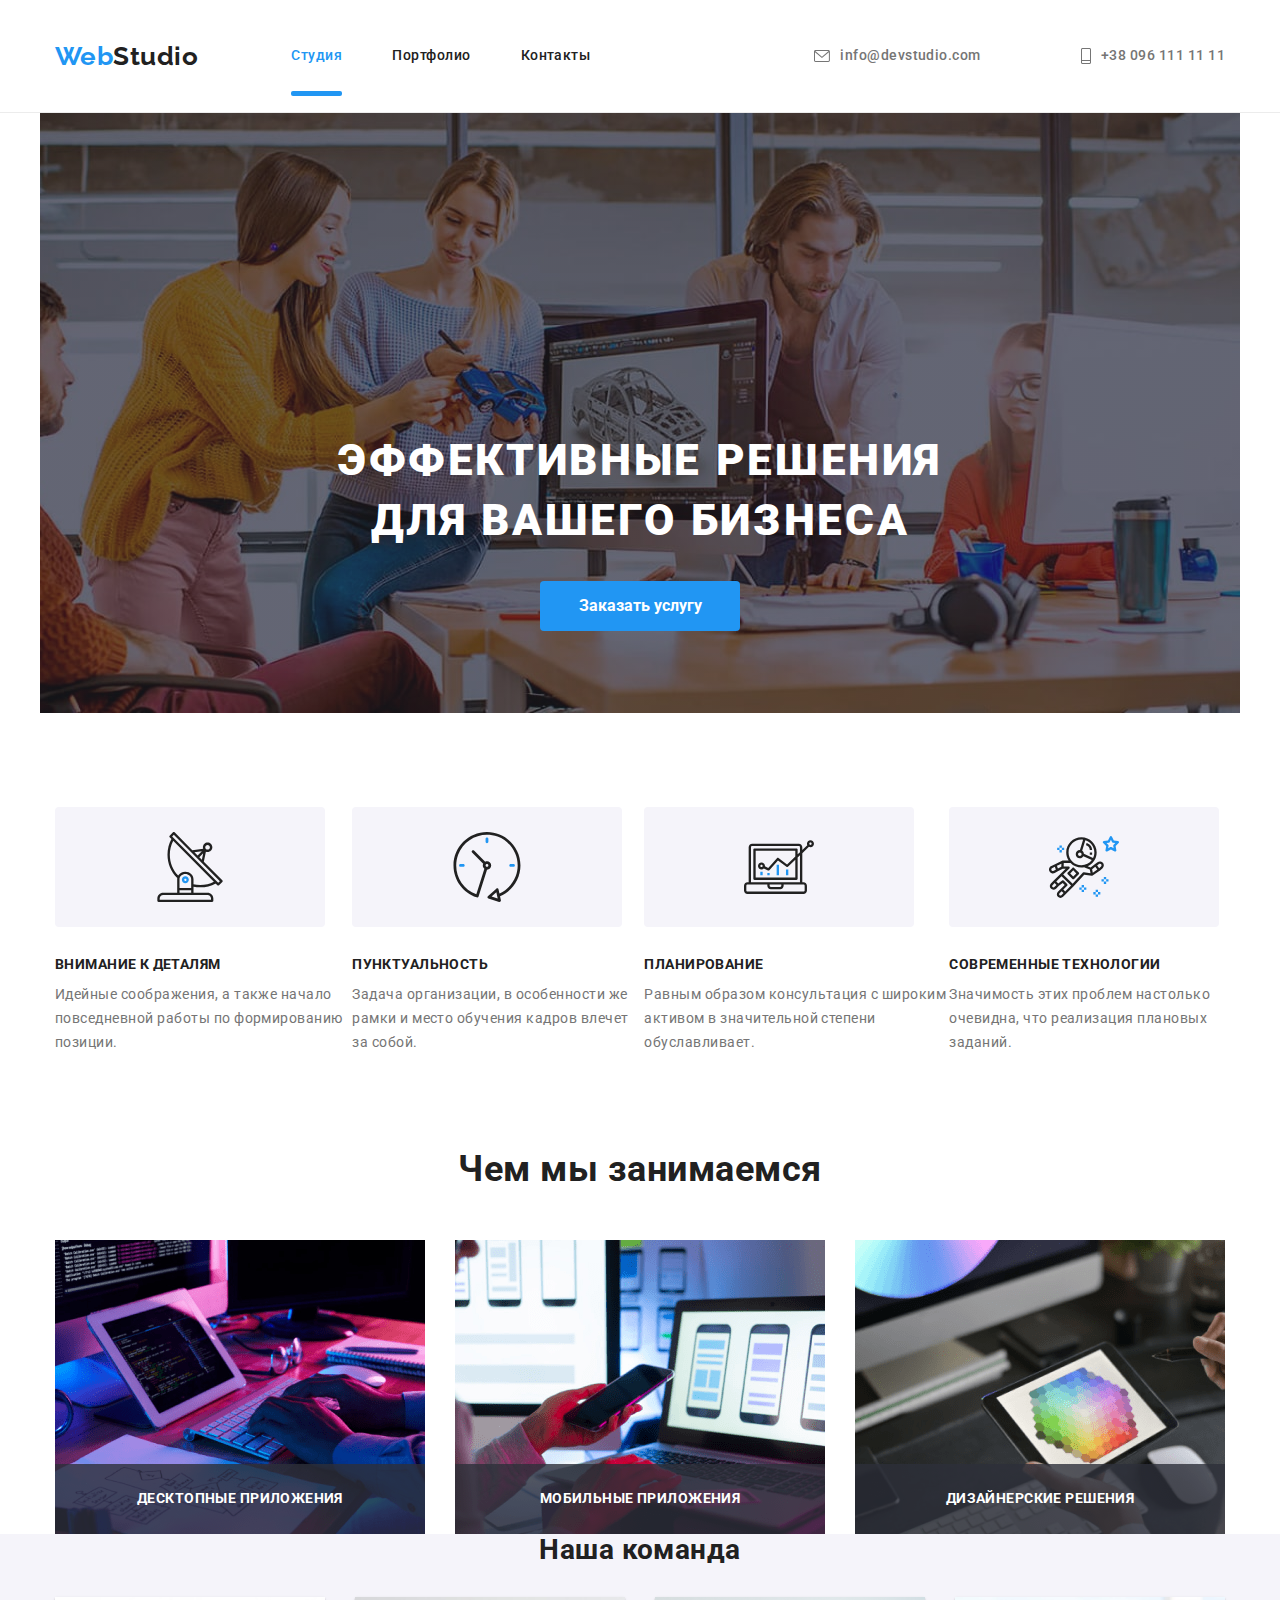
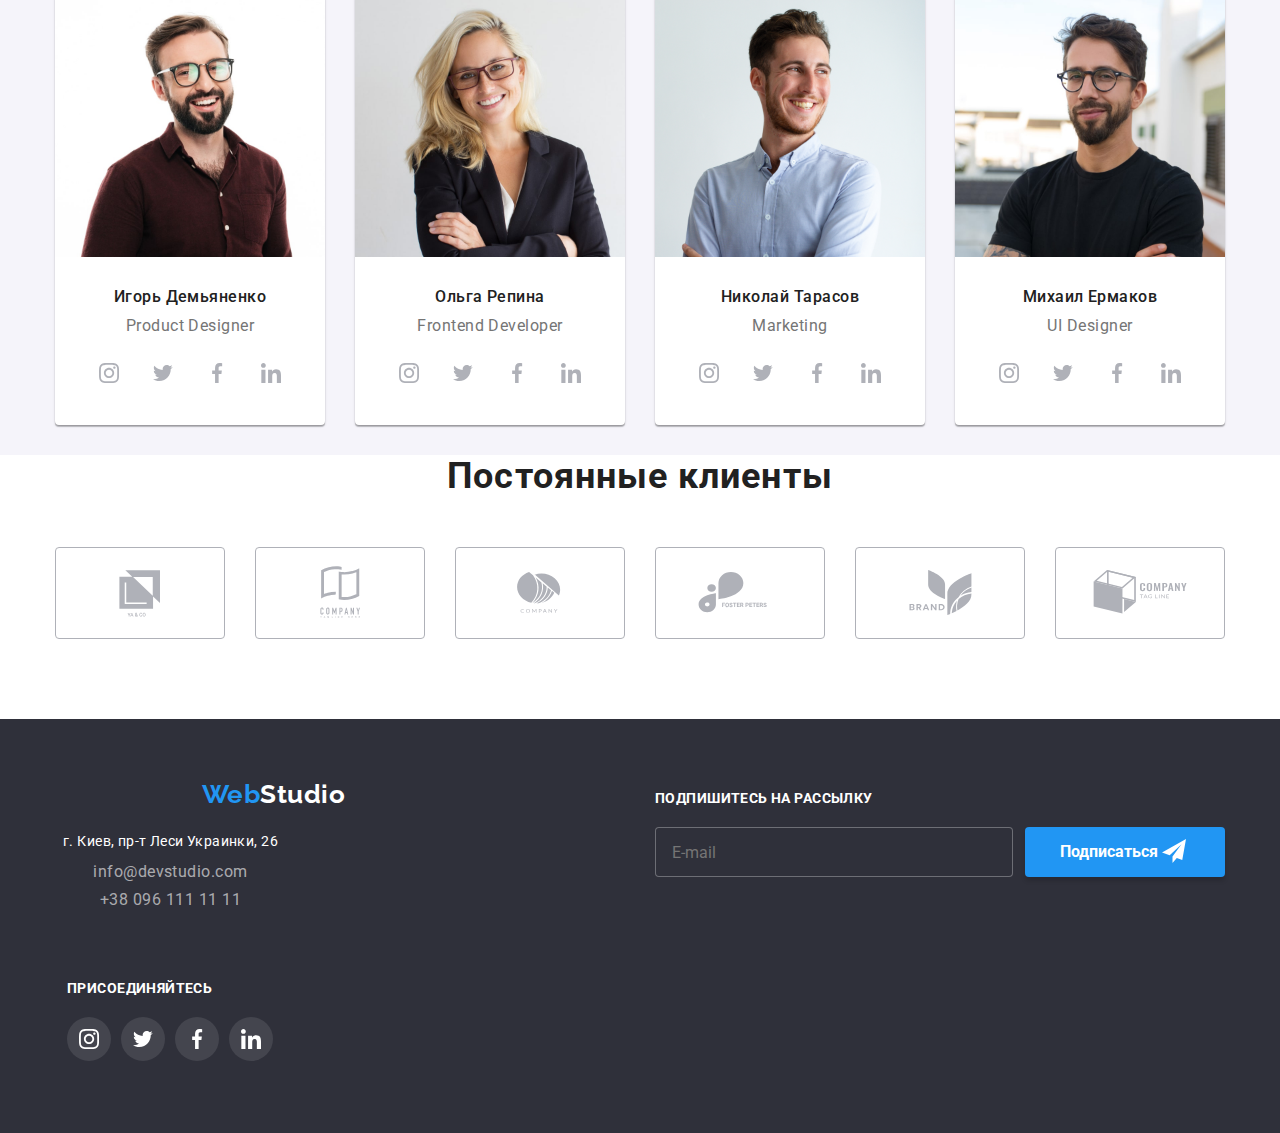
==== commit b83622ed: "8 дз" ====
--- a/index.html
+++ b/index.html
@@ -88,7 +88,7 @@
         <li class="mob-social__item"><a href="" class="mob-social__link link">LinkedIn</a></li>
     </ul>
     </div>
-</div>
+     </div>
         </div>
     </header>
     <main>
--- a/css/main.min.css
+++ b/css/main.min.css
@@ -1 +1 @@
-/*! normalize.css v8.0.1 | MIT License | github.com/necolas/normalize.css */html{line-height:1.15;-webkit-text-size-adjust:100%}body{margin:0}main{display:block}h1{font-size:2em;margin:.67em 0}hr{box-sizing:content-box;height:0;overflow:visible}pre{font-family:monospace,monospace;font-size:1em}a{background-color:rgba(0,0,0,0)}abbr[title]{border-bottom:none;text-decoration:underline;text-decoration:underline dotted}b,strong{font-weight:bolder}code,kbd,samp{font-family:monospace,monospace;font-size:1em}small{font-size:80%}sub,sup{font-size:75%;line-height:0;position:relative;vertical-align:baseline}sub{bottom:-0.25em}sup{top:-0.5em}img{border-style:none}button,input,optgroup,select,textarea{font-family:inherit;font-size:100%;line-height:1.15;margin:0}button,input{overflow:visible}button,select{text-transform:none}button,[type=button],[type=reset],[type=submit]{-webkit-appearance:button}button::-moz-focus-inner,[type=button]::-moz-focus-inner,[type=reset]::-moz-focus-inner,[type=submit]::-moz-focus-inner{border-style:none;padding:0}button:-moz-focusring,[type=button]:-moz-focusring,[type=reset]:-moz-focusring,[type=submit]:-moz-focusring{outline:1px dotted ButtonText}fieldset{padding:.35em .75em .625em}legend{box-sizing:border-box;color:inherit;display:table;max-width:100%;padding:0;white-space:normal}progress{vertical-align:baseline}textarea{overflow:auto}[type=checkbox],[type=radio]{box-sizing:border-box;padding:0}[type=number]::-webkit-inner-spin-button,[type=number]::-webkit-outer-spin-button{height:auto}[type=search]{-webkit-appearance:textfield;outline-offset:-2px}[type=search]::-webkit-search-decoration{-webkit-appearance:none}::-webkit-file-upload-button{-webkit-appearance:button;font:inherit}details{display:block}summary{display:list-item}template{display:none}[hidden]{display:none}:root{--primary-text-color:#757575;--title-text-color:#212121;--accent-color:#2196F3;--color-color:#ffffff;--background-color:#2F303A}button{cursor:pointer;border-radius:4px;display:inline-block}body{background-color:var(--color-color);color:var(--primary-text-color);font-family:Roboto,Raleway,sans-serif;letter-spacing:.03em;margin:0 auto}.container{width:100%;margin:0 auto;padding-left:15px;padding-right:15px}@media screen and (min-width: 450px)and (max-width: 767px){.container{width:480px}}@media screen and (min-width: 768px)and (max-width: 1199px){.container{width:768px}}@media screen and (min-width: 1200px){.container{width:1200px}}h1,h2,h3{font-family:Roboto;color:#212121}ul{list-style:none}a{text-decoration:none}h1,h2,h3,h4,h5,h6,p{margin:0}ul,ol{margin:0;padding-left:0}img{display:block;max-width:100%;height:auto}@media screen and (min-width: 450px)and (max-width: 767px){img{width:450px}}@media screen and (min-width: 768px)and (max-width: 1199px){img{height:374px;width:354px}}.visually-hidden{position:absolute;white-space:nowrap;width:1px;height:1px;overflow:hidden;border:0;padding:0;clip:rect(0 0 0 0);clip-path:inset(50%);margin:-1px}.header{border-bottom:25px;margin:0;border-bottom:1px solid #ececec;position:relative}.header .container.nav{display:flex;padding-top:16px;padding-bottom:16px;align-items:center}@media screen and (min-width: 768px)and (max-width: 1199px){.nav{display:flex;align-items:center}}@media screen and (min-width: 1200px){.nav{display:flex;align-items:center}}.nav__list{display:flex}@media screen and (min-width: 50px)and (max-width: 767px){.nav__list{display:none}}.nav__list .nav__item{margin-right:50px}.nav__list .nav__item:last-child{margin-right:0}.nav__list .link{color:var(--title-text-color);font-weight:500;font-size:14px;line-height:1.14;display:block;padding-top:32px;padding-bottom:32px;transition-property:color;transition-duration:250ms;transition-timing-function:cubic-bezier(0.4, 0, 0.2, 1)}.nav__link.studio::after{content:"";position:absolute;left:0;bottom:0;display:block;width:100%;height:5px;background-color:var(--accent-color);border-radius:2px}.nav__link.studio:hover::after{display:block}.link{position:relative}.nav__link.portfolio::after{content:"";position:absolute;left:0;bottom:0;display:block;width:100%;height:5px;background-color:var(--accent-color);border-radius:2px;opacity:0;transition-property:opacity;transition-duration:250ms;transition-timing-function:cubic-bezier(0.4, 0, 0.2, 1)}.nav__link.we::after{content:"";position:absolute;left:0;bottom:0;display:block;width:100%;height:5px;background-color:var(--accent-color);border-radius:2px;opacity:0;transition-property:opacity;transition-duration:250ms;transition-timing-function:cubic-bezier(0.4, 0, 0.2, 1)}.nav__list .link:hover,.nav__list .link:focus{color:var(--accent-color)}.nav__item .nav__link.studio{color:#2196f3}.nav__list.auth{display:flex;margin-left:auto}@media screen and (min-width: 50px)and (max-width: 767px){.nav__list.auth{display:none}}.nav__link.auth{color:var(--primary-text-color);font-weight:500;font-size:14px;line-height:1.14;padding-top:32px;padding-bottom:32px;display:inline-block;display:flex;align-items:center;justify-content:center;width:100%;height:100%;transition-property:color;transition-duration:250ms;transition-timing-function:cubic-bezier(0.4, 0, 0.2, 1)}.nav__icon.mail{max-width:16px;margin-right:10px;fill:currentColor}.nav__icon.phone{max-width:10px;margin-right:10px;fill:currentColor}.nav__list.auth .nav__item+.nav__item{margin-left:50px}.nav__link.auth:hover,.nav__link.auth:focus{color:var(--accent-color)}.menu-open-btn,.menu-close-btn{display:block;padding:0;border:none;cursor:pointer;background-color:rgba(0,0,0,0);width:40px;height:40px;margin-left:auto}.menu-close-btn{margin-bottom:8px;fill:#212121}.mob-menu{position:fixed;top:0;left:0;background-color:#fff;box-shadow:0px 4px 8px rgba(0,0,0,.04),0px 2px 4px rgba(0,0,0,.08),0px 1px 3px rgba(0,0,0,.16);width:100%;height:100%;z-index:6;padding:21px 25px 48px 40px}@media screen and (min-width: 768px){.mob-menu{display:none}}.mob-menu .mob-menu__conteiner{height:100%;display:flex;flex-direction:column;justify-content:space-between;overflow-y:auto}.mob-menu{opacity:1}.mob-menu.is-hidden{opacity:0;pointer-events:none;visibility:hidden}.mob-menu__item{font-family:"Roboto";font-style:normal;font-weight:500;font-size:40px;line-height:1.18;letter-spacing:.02em;margin-bottom:36px}.mob-menu__item:last-child{margin-bottom:0}.mob-menu__studio{color:#2196f3}.mob-menu__portfolio{margin-bottom:32px;color:#212121}.mob-menu__we{color:#212121}.mob__list{display:inline-block}.mob__link.mob__auth{display:block;margin-bottom:32px}.mob__auvto{margin-bottom:64px}.mob__auth{font-size:34px;color:#2196f3}.mob__email{font-size:28px;color:#757575}.mob__link{font-family:"Roboto";font-style:normal;font-weight:500;line-height:1.1764705882;letter-spacing:.02em}.mob-social__list{display:flex;flex-wrap:nowrap}.mob-social__item:last-child{margin-right:0}.mob-social__item{padding-right:10px;position:relative;border-right:1px solid rgba(33,33,33,.2);margin-left:10px}.mob-social__link::after{content:"";padding-right:10px;position:absolute}.mob-social__item:last-child{border-right:none}.mob-social__link{font-family:"Roboto";font-style:normal;font-weight:500;font-size:18px;line-height:1.22;letter-spacing:.02em;color:#2196f3}.section{width:480px;height:400px;margin-left:auto;margin-right:auto;background-color:#2f303a;background-image:linear-gradient(rgba(47, 48, 58, 0.4), rgba(47, 48, 58, 0.4)),url(../img/Img-min.jpg);background-repeat:no-repeat;background-position:center;background-size:cover;color:var(--color-color);text-align:center}@media screen and (min-width: 1200px){.section{width:1200px;padding:200px 0;height:600px}}@media screen and (min-width: 768px)and (max-width: 1199px){.section{width:768px}}.section__title{color:var(--color-color);margin-bottom:30px;text-align:center;font-weight:900;font-size:26px;line-height:1.36;text-transform:uppercase;letter-spacing:.06em;margin-left:auto;margin-right:auto;padding-top:118px}@media screen and (min-width: 1200px){.section__title{font-size:44px}}@media screen and (max-width: 450px){.section__title{width:360px}}.backdrop{position:fixed;top:0;left:0;width:100%;height:100%;z-index:5;background-color:rgba(33,33,33,.5);opacity:1;transition:opacity 250ms cubic-bezier(0.4, 0, 0.2, 1),visibility 250ms cubic-bezier(0.4, 0, 0.2, 1)}.backdrop.is-hidden{opacity:0;pointer-events:none;visibility:hidden}.modal{position:absolute;top:50%;left:50%;transform:translate(-50%, -50%);width:528px;height:581px;background-color:var(--color-color);border-radius:4px;padding:40px}.modal__icon{width:11px;height:11px;justify-content:center;align-content:center;transition:fill 250ms cubic-bezier(0.4, 0, 0.2, 1)}.modal__icon:hover,.modal__icon:focus{fill:#2196f3}.button__primary{display:inline-block;cursor:pointer;color:var(--color-color);background-color:var(--accent-color);border:0 solid rgba(0,0,0,0);font-family:"Roboto";font-weight:700;font-size:16px;line-height:1.9;padding:10px 32px 10px 32px;min-width:200px;border:0px solid rgba(0,0,0,0);transition:background-color 250ms cubic-bezier(0.4, 0, 0.2, 1),color 250ms cubic-bezier(0.4, 0, 0.2, 1)}.button__primary:hover,.button__primary:focus{color:var(--title-text-color);background-color:#f5f4fa}.modal__botton{width:30px;height:30px;position:absolute;right:.66%;top:.66%;transform:translate(-0.66%, -0.66%);background-color:var(--color-color);border-radius:50%;border:1px solid rgba(0,0,0,.1)}.form__button{background:#188ce8;box-shadow:0px 4px 4px rgba(0,0,0,.15);border-radius:4px;display:inline-block;cursor:pointer;color:var(--color-color);background-color:var(--accent-color);border:0 solid rgba(0,0,0,0);font-family:"Roboto";font-weight:700;font-size:16px;line-height:1.9;padding:10px 55px 10px 56px;min-width:200px;border:0px solid rgba(0,0,0,0);transition:background-color 250ms cubic-bezier(0.4, 0, 0.2, 1),color 250ms cubic-bezier(0.4, 0, 0.2, 1)}.footer__button{background:#188ce8;box-shadow:0px 4px 4px rgba(0,0,0,.15);border-radius:4px;display:inline-block;cursor:pointer;color:var(--color-color);background-color:var(--accent-color);border:0 solid rgba(0,0,0,0);font-family:"Roboto";font-weight:700;font-size:16px;line-height:1.9;padding:10px 62px 10px 29px;min-width:200px;border:0px solid rgba(0,0,0,0);transition:background-color 250ms cubic-bezier(0.4, 0, 0.2, 1),color 250ms cubic-bezier(0.4, 0, 0.2, 1);width:200px;height:50px;position:relative;margin-left:12px}@media screen and (min-width: 450px)and (max-width: 767px){.footer__button{margin-left:125px}}@media screen and (min-width: 768px)and (max-width: 1199px){.footer__button{margin-left:276px}}.footer__button-icon{position:absolute;display:flex;height:24px;width:120%;margin-top:2px;margin-bottom:7px}.project__button{cursor:pointer;color:var(--title-text-color);background-color:#eee;border:0 solid rgba(0,0,0,0);font-family:"Roboto",sans-serif;font-style:normal;font-weight:500;font-size:16px;line-height:1.62;letter-spacing:.03em;padding:6px 22px 6px 22px;transition:background-color 250ms cubic-bezier(0.4, 0, 0.2, 1),color 250ms cubic-bezier(0.4, 0, 0.2, 1),box-shadow 250ms cubic-bezier(0.4, 0, 0.2, 1)}.project__button:hover,.project__button:focus{color:var(--color-color);background-color:var(--accent-color);box-shadow:0px 4px 4px rgba(0,0,0,.15),0px 2px 2px rgba(0,0,0,.15)}.project__button.blue{background-color:var(--accent-color);color:var(--color-color)}textarea{resize:none;width:448px;height:120px;padding:0;border:0;outline:none;display:block}input{border:1px solid rgba(33,33,33,.2);border-radius:4px;outline:none}.form__title{width:100%;font-family:"Roboto";font-style:normal;font-weight:700;font-size:20px;line-height:1.15;text-align:center;letter-spacing:.03em;color:#212121;margin-bottom:12px}.form__label-comment{display:flex;text-align:left;margin-bottom:4px}.form__label{text-align:left;margin-bottom:4px}.form__container{font-family:"Roboto";font-style:normal;font-weight:400;font-size:12px;line-height:1.17;letter-spacing:.01em;color:#757575;display:block}.form__name{margin-bottom:10px;display:flex;flex-direction:column;transition:transform 250ms cubic-bezier(0.4, 0, 0.2, 1);cursor:pointer;position:relative}.form__name input:focus,.form__textarea-placeholder:focus{border:1px solid #2196f3}.form__textarea{width:448px}.form__textarea-placeholder:hover,.form__name input:hover{border:1px solid #2196f3}.form__textarea-placeholder{border:1px solid rgba(33,33,33,.2);border-radius:4px;transition:border 250ms cubic-bezier(0.4, 0, 0.2, 1)}.form__textarea .form__textarea-placeholder{padding:12px 16px 12px 16px}.form__text-treaty{color:#2196f3;transition:color 250ms cubic-bezier(0.4, 0, 0.2, 1)}.form__text{font-size:14px;margin-left:8px;line-height:1.71;letter-spacing:.03em}.form__text-treaty{position:relative}.form__text a::before{content:"";bottom:2px;left:0;position:absolute;width:100%;height:1px;background-color:#2196f3}.form__name input{height:40px;padding-left:42px;padding-top:12px;padding-bottom:12px}.form__icon{position:absolute;top:70%;left:14px;display:inline-block;width:18px;height:18px;transform:translateY(-70%);fill:#212121;transition-property:fill;transition-duration:250ms;transition-timing-function:cubic-bezier(0.4, 0, 0.2, 1)}input:hover+.form__icon,input:focus+.form__icon{fill:#2196f3}.form__icon-check{display:inline-block;background-color:var(--color-color);width:16px;height:15px;left:4px;position:absolute;border:1px solid #212121;align-items:center;justify-content:center;margin-right:7px}.checkbox:checked+.form__icon-check{background-color:#2196f3}.form__checkbox{position:relative;margin-bottom:30px;margin-top:25px}.checkbox{left:0}.form__checkbox{text-align:center;display:inline-block;display:flex;align-items:center;justify-content:center;margin-top:20px;width:100%}.form__icon-checkbox{width:11px;height:8px;margin-right:7px;margin-left:0;padding-left:0}.nav__logo.top{margin-right:93px;padding-top:24px;padding-bottom:24px}.nav__logo.web{color:var(--accent-color);font-family:"Raleway";font-style:normal;font-weight:700;font-size:26px;line-height:1.19}.nav__logo.heder{color:var(--title-text-color);font-family:"Raleway";font-style:normal;font-weight:700;font-size:26px;line-height:1.19}.footer__logo{text-decoration:none;font-family:"Raleway",sans-serif;font-weight:700;font-size:26px;line-height:1.19;color:var(--color-color)}.section-list{color:var(--primary-text-color)}.section-list .content__title{color:var(--title-text-color);text-transform:uppercase}.project{padding-top:94px;padding-bottom:94px}.project__list{display:flex;justify-content:center;margin-bottom:50px}.project__item{margin-right:8px}.project__item:last-child{margin-right:0}.gallery__box{display:flex}.gallery{display:flex;flex-wrap:wrap;margin-left:-30px;margin-top:-30px}.gallery>.gallery__item{flex-basis:calc((100% - 90px)/3);margin-left:30px;margin-top:30px;border-bottom:1px solid #eee}.gallery:nth-child(n+7){margin-bottom:0}.gallery__link{display:inline-block;transition-property:box-shadow;transition-duration:250ms;transition-timing-function:cubic-bezier(0.4, 0, 0.2, 1)}.gallery__link:hover,.gallery__link:focus{box-shadow:0px 1px 1px rgba(0,0,0,.12),1px 4px 4px rgba(0,0,0,.06),1px 4px 6px rgba(0,0,0,.16);transition:box-shadow 250ms cubic-bezier(0.4, 0, 0.2, 1)}.gallery__link:hover .gallery__paragraph{transform:translateY(0);opacity:1}.gallery__help{padding:20px 24px 20px 24px}.gallery__text{color:var(--title-text-color);font-weight:700;font-size:18px;line-height:2;letter-spacing:.06em;margin-bottom:4px}.gallery__paragraph-portfolio{color:var(--primary-text-color);font-size:16px;line-height:1.9}.gallery__conteiner{position:relative;overflow:hidden}.gallery__paragraph{position:absolute;display:block;width:100%;height:100%;top:0;text-align:left;left:0;font-family:"Roboto";font-style:normal;font-weight:400;font-size:18px;line-height:1.56;letter-spacing:.03em;color:#fff;background-color:rgba(33,150,243,.9);padding:63px 24px;transform:translateY(100%);transition:transform 250ms cubic-bezier(0.4, 0, 0.2, 1)}@media screen and (min-width: 768px)and (max-width: 1199px){.cntainer-footer{display:flex}}@media screen and (min-width: 1200px){.cntainer-footer{display:flex}}.footer{background-color:var(--background-color)}@media screen and (min-width: 1200px){.footer{padding-top:60px;padding-bottom:60px}}.footer__blok{margin-bottom:60px;text-align:center}@media screen and (max-width: 450px)and (max-width: 767px){.footer__blok{display:flex;margin-bottom:60px;margin-right:0;flex-wrap:wrap}}@media screen and (min-width: 768px)and (max-width: 1199px){.footer__blok{text-align:center;width:fit-content;margin-left:61px}}@media screen and (min-width: 1200px){.footer__blok{margin-right:70px}}@media screen and (min-width: 1200px){.footer__container{display:flex;align-items:baseline}}@media screen and (min-width: 768px)and (max-width: 1199px){.footer__social{margin-left:165px}}@media screen and (min-width: 1200px){.footer__social{display:inline-block;padding:12px}}.footer__paragraph{font-weight:700;font-size:14px;line-height:1.14;letter-spacing:.03em;text-transform:uppercase;color:var(--color-color);margin-bottom:20px}@media screen and (min-width: 450px)and (max-width: 767px){.footer__paragraph{text-align:center}}@media screen and (min-width: 768px)and (max-width: 1199px){.footer__paragraph{text-align:center}}.footer__list-social{display:flex;justify-content:center}@media screen and (min-width: 450px)and (max-width: 767px){.footer__list-social{margin-bottom:60px}}@media screen and (min-width: 768px)and (max-width: 1199px){.footer__list-social{margin-bottom:60px}}.footer__item{width:44px;height:44px}.footer__item:not(:last-child){margin-right:10px}.footer__link{background-color:rgba(255,255,255,.1);width:100%;height:100%;display:flex;border-radius:50%;justify-content:center;align-items:center;transition-property:background-color;transition-duration:250ms;transition-timing-function:cubic-bezier(0.4, 0, 0.2, 1)}.footer__link:hover,.footer__link:focus{background-color:var(--accent-color)}.footer__icon{fill:var(--color-color)}@media screen and (min-width: 1200px){.footer-form__container{margin-left:93px}}.footer__input{display:inline-block;width:450px;height:50px;color:#fff;background-color:var(--background-color);outline:none;border:1px solid rgba(255,255,255,.3);font-size:16px}@media screen and (min-width: 450px)and (max-width: 767px){.footer__input{width:63.686%;margin-bottom:20px;width:450px;height:50px}}@media screen and (min-width: 768px)and (max-width: 1199px){.footer__input{margin-bottom:20px;margin-left:151px}}@media screen and (min-width: 1200px){.footer__input{width:358px}}.footer__input:focus{border:1px solid var(--color-color)}@media screen and (min-width: 1200px){.footer-form__bid{display:flex}}.footer-form__bid .footer__input{padding-left:16px}.footer-form__more{right:0}.address__item{margin-top:20px;width:231px}@media screen and (min-width: 450px)and (max-width: 767px){.address__list{margin-left:109px}}.address__item:not(:first-child){margin-top:9px}.address__link.map{font-weight:400;font-size:14px;line-height:1.71;letter-spacing:.03em;font-style:normal;color:var(--color-color);transition-property:color;transition-duration:250ms;transition-timing-function:cubic-bezier(0.4, 0, 0.2, 1)}.address__link.map:hover,.address__link.map:focus{color:var(--accent-color)}.address__link.contact{font-style:normal;color:rgba(255,255,255,.6);transition-property:color;transition-duration:250ms;transition-timing-function:cubic-bezier(0.4, 0, 0.2, 1)}.address__link.contact:hover,.address__link.contact:focus{color:var(--accent-color)}.section-list{padding:60px 0}@media screen and (min-width: 1200px){.section-list{padding:94px 0}}.content{display:flex}@media screen and (min-width: 768px)and (max-width: 1199px){.content{display:flex;flex-wrap:wrap}}@media screen and (min-width: 1200px){.container .content{display:flex;flex-wrap:nowrap}}@media screen and (min-width: 1200px){.container{width:1200px;padding-bottom:0}}.content{display:flex;flex-wrap:wrap}@media screen and (min-width: 768px)and (max-width: 1199px){.content{margin-left:auto;margin-right:auto}}.team__photo:last-child(-n+2){margin-bottom:0}.team__photo{margin-bottom:30px}@media screen and (min-width: 768px)and (max-width: 1199px){.team__photo{margin-right:30px}}@media screen and (min-width: 450px)and (max-width: 767px){.content__item{width:450px}}.content__title{width:320px;margin-bottom:10px;align-items:center;max-height:120px;border-radius:4px;font-weight:700;font-size:14px;line-height:1.14;letter-spacing:.03em}@media screen and (min-width: 450px)and (max-width: 767px){.content__title{width:450px}}@media screen and (min-width: 768px)and (max-width: 1199px){.content__title{width:354px}}@media screen and (min-width: 1200px){.content__title{width:270px;align-items:left}}.content__icon{max-width:70px;max-height:70px}.content__picture{width:100%;height:100%;background-color:#f5f4fa;display:flex;align-items:center;justify-content:center;height:120px;border-radius:4px;margin-bottom:30px}@media screen and (min-width: 450px)and (max-width: 767px){.content__picture{max-width:450px;margin-top:30px;height:120px}}@media screen and (min-width: 768px)and (max-width: 1199px){.content__picture{max-width:354px;display:flex}}@media screen and (min-width: 1200px){.content__picture{max-width:270px}}.content__paragraph{color:var(--primary-text-color);font-weight:400;font-size:14px;line-height:1.7}@media screen and (min-width: 450px)and (max-width: 767px){.content__paragraph{min-width:450px}}@media screen and (min-width: 768px)and (max-width: 1199px){.content__paragraph{width:354px}}@media screen and (min-width: 50px)and (max-width: 1199px){.photo{position:absolute;white-space:nowrap;width:1px;height:1px;overflow:hidden;border:0;padding:0;clip:rect(0 0 0 0);clip-path:inset(50%);margin:-1px}}.photo .photo__title{color:var(--title-text-color);font-weight:700;font-size:36px;line-height:1.17;text-align:center;margin-bottom:50px}.photo__title{margin:0px}.photo__list{display:flex;flex-wrap:nowrap;margin-left:-30px;margin-top:-30px}.photo__list .photo__item{flex-basis:calc((100% - 90px)/3);margin-left:30px;margin-top:30px}.photo__item:nth-child(n+3){margin-right:0}.photo__item{position:relative}@media screen and (min-width: 1200px){.photo__item img{width:370px}}.photo__paragraph{display:flex;align-items:center;justify-content:center;width:370px;height:70px;background-color:rgba(45,48,58,.8);position:absolute;text-align:center;bottom:0;font-family:"Roboto";font-style:normal;font-weight:700;font-size:14px;line-height:1.14;letter-spacing:.03em;text-transform:uppercase;color:var(--color-color)}.team__title{color:var(--title-text-color);font-weight:700;font-size:28px;line-height:1.17;text-align:center;margin-bottom:30px}.team{background-color:#f5f4fa;text-align:center}@media screen and (min-width: 768px)and (max-width: 1199px){.img-people{display:flex;flex-wrap:wrap}}@media screen and (min-width: 1200px){.img-people{display:flex;flex-wrap:nowrap}}.team__item-people{background-color:#fff;background:#fff;box-shadow:0px 1px 3px rgba(0,0,0,.12),0px 1px 1px rgba(0,0,0,.14),0px 2px 1px rgba(0,0,0,.2);border-radius:0px 0px 4px 4px}@media screen and (min-width: 1200px){.team__item-people{margin-right:30px}}.team__photo:last-child(-n+2){margin-bottom:0}.team__photo{margin-bottom:30px}@media screen and (min-width: 768px)and (max-width: 1199px){.team__photo{margin-right:30px}}@media screen and (max-width: 1200px){.team__photo:nth-child(2n){margin-right:0}}.team__item-people:nth-child(4n){margin-right:0}.team__item-people .team__container{padding-top:30px;padding-bottom:30px}.team__container .team__paragraph{font-family:"Roboto";font-style:normal;font-weight:400;font-size:16px;line-height:1.19;text-align:center;letter-spacing:.03em;margin-bottom:16px}.team__container .team__title-text{font-family:"Roboto";font-style:normal;font-weight:500;font-size:16px;line-height:1.19;text-align:center;letter-spacing:.03em;margin-bottom:10px;margin-top:0}.team__item{width:44px;height:44px;margin-right:10px}.team__item:last-child{margin-right:0}.team__link{width:100%;height:100%;background-color:#fff;border-radius:50%;display:flex;align-items:center;justify-content:center;transition-property:background-color;transition-duration:250ms;transition-timing-function:cubic-bezier(0.4, 0, 0.2, 1)}.team__icon{width:20px;height:20px;fill:#afb1b8;transition-property:fill;transition-duration:250ms;transition-timing-function:cubic-bezier(0.4, 0, 0.2, 1)}.team__link:hover,.team__link:focus{background-color:var(--accent-color)}.team__link:hover .team__icon,.team__link:focus .team__icon{fill:var(--color-color)}.team__list{display:flex;justify-content:center}.company-clients{padding-top:94px;padding-bottom:94px}.company__regular{margin-bottom:30px}.company__title{font-family:"Roboto";font-style:normal;font-weight:700;font-size:36px;line-height:1.17;text-align:center;letter-spacing:.03em;color:var(--title-text-color)}@media screen and (max-width: 450px){.company__title{font-size:28px}}@media screen and (min-width: 450px)and (max-width: 767px){.company__title{font-size:28px;margin-bottom:30px}}@media screen and (min-width: 768px)and (max-width: 1199px){.company__title{margin-bottom:50px}}@media screen and (min-width: 1200px){.company__title{margin-bottom:50px}}.compani__item{width:210px;height:92px}@media screen and (max-width: 450px){.compani__item{margin-bottom:30px}.compani__item .compani__item:last-child{margin-right:0px;font-size:28px}}@media screen and (min-width: 450px)and (max-width: 767px){.compani__item{font-size:28px}}.compani__item:nth-child(2n+1){margin-bottom:30px}@media screen and (min-width: 450px)and (max-width: 767px){.compani__item:nth-child(2n+1){margin-right:30px}.compani__item:nth-child(n+5){margin-bottom:0px}}@media screen and (min-width: 768px)and (max-width: 1199px){.compani__item:nth-child(-n+5){margin-right:30px}.compani__item:nth-child(3n+3){margin-right:0px}}@media screen and (min-width: 1200px){.compani__item{width:170px;margin-right:30px}.compani__item:last-child{margin-right:0px}}.company__link{width:100%;height:100%;background-color:var(--color-color);display:flex;align-items:center;justify-content:center;border:1px solid #afb1b8;border-radius:4px;transition-property:background-color;transition-duration:250ms;transition-timing-function:cubic-bezier(0.4, 0, 0.2, 1)}.company__link:hover,.company__link:focus{border-color:var(--accent-color)}.company__link:hover .company__icon,.company__link:focus .company__icon{fill:var(--accent-color)}.company__icon{fill:#afb1b8;transition-property:fill;transition-duration:250ms;transition-timing-function:cubic-bezier(0.4, 0, 0.2, 1)}.company__title{display:flex;flex-wrap:wrap;justify-content:center}/*# sourceMappingURL=main.min.css.map */+/*! normalize.css v8.0.1 | MIT License | github.com/necolas/normalize.css */html{line-height:1.15;-webkit-text-size-adjust:100%}body{margin:0}main{display:block}h1{font-size:2em;margin:.67em 0}hr{box-sizing:content-box;height:0;overflow:visible}pre{font-family:monospace,monospace;font-size:1em}a{background-color:rgba(0,0,0,0)}abbr[title]{border-bottom:none;text-decoration:underline;text-decoration:underline dotted}b,strong{font-weight:bolder}code,kbd,samp{font-family:monospace,monospace;font-size:1em}small{font-size:80%}sub,sup{font-size:75%;line-height:0;position:relative;vertical-align:baseline}sub{bottom:-0.25em}sup{top:-0.5em}img{border-style:none}button,input,optgroup,select,textarea{font-family:inherit;font-size:100%;line-height:1.15;margin:0}button,input{overflow:visible}button,select{text-transform:none}button,[type=button],[type=reset],[type=submit]{-webkit-appearance:button}button::-moz-focus-inner,[type=button]::-moz-focus-inner,[type=reset]::-moz-focus-inner,[type=submit]::-moz-focus-inner{border-style:none;padding:0}button:-moz-focusring,[type=button]:-moz-focusring,[type=reset]:-moz-focusring,[type=submit]:-moz-focusring{outline:1px dotted ButtonText}fieldset{padding:.35em .75em .625em}legend{box-sizing:border-box;color:inherit;display:table;max-width:100%;padding:0;white-space:normal}progress{vertical-align:baseline}textarea{overflow:auto}[type=checkbox],[type=radio]{box-sizing:border-box;padding:0}[type=number]::-webkit-inner-spin-button,[type=number]::-webkit-outer-spin-button{height:auto}[type=search]{-webkit-appearance:textfield;outline-offset:-2px}[type=search]::-webkit-search-decoration{-webkit-appearance:none}::-webkit-file-upload-button{-webkit-appearance:button;font:inherit}details{display:block}summary{display:list-item}template{display:none}[hidden]{display:none}:root{--primary-text-color:#757575;--title-text-color:#212121;--accent-color:#2196F3;--color-color:#ffffff;--background-color:#2F303A}button{cursor:pointer;border-radius:4px;display:inline-block}body{background-color:var(--color-color);color:var(--primary-text-color);font-family:Roboto,Raleway,sans-serif;letter-spacing:.03em;margin:0 auto}.container{width:100%;margin:0 auto;padding-left:15px;padding-right:15px}@media screen and (min-width: 450px)and (max-width: 767px){.container{width:480px}}@media screen and (min-width: 768px)and (max-width: 1199px){.container{width:768px}}@media screen and (min-width: 1200px){.container{width:1200px}}h1,h2,h3{font-family:Roboto;color:#212121}ul{list-style:none}a{text-decoration:none}h1,h2,h3,h4,h5,h6,p{margin:0}ul,ol{margin:0;padding-left:0}img{display:block;max-width:100%;height:auto}@media screen and (min-width: 450px)and (max-width: 767px){img{width:450px}}@media screen and (min-width: 768px)and (max-width: 1199px){img{height:374px;width:354px}}.visually-hidden{position:absolute;white-space:nowrap;width:1px;height:1px;overflow:hidden;border:0;padding:0;clip:rect(0 0 0 0);clip-path:inset(50%);margin:-1px}.header{border-bottom:25px;margin:0;border-bottom:1px solid #ececec;position:relative}.header .container.nav{display:flex;padding-top:16px;padding-bottom:16px;align-items:center}@media screen and (min-width: 768px)and (max-width: 1199px){.nav{display:flex;align-items:center}}@media screen and (min-width: 1200px){.nav{display:flex;align-items:center}}.nav__list{display:flex}@media screen and (min-width: 50px)and (max-width: 767px){.nav__list{display:none}}.nav__list .nav__item{margin-right:50px}.nav__list .nav__item:last-child{margin-right:0}.nav__list .link{color:var(--title-text-color);font-weight:500;font-size:14px;line-height:1.14;display:block;padding-top:32px;padding-bottom:32px;transition-property:color;transition-duration:250ms;transition-timing-function:cubic-bezier(0.4, 0, 0.2, 1)}.nav__link.studio::after{content:"";position:absolute;left:0;bottom:0;display:block;width:100%;height:5px;background-color:var(--accent-color);border-radius:2px}.nav__link.studio:hover::after{display:block}.link{position:relative}.nav__link.portfolio::after{content:"";position:absolute;left:0;bottom:0;display:block;width:100%;height:5px;background-color:var(--accent-color);border-radius:2px;opacity:0;transition-property:opacity;transition-duration:250ms;transition-timing-function:cubic-bezier(0.4, 0, 0.2, 1)}.nav__link.we::after{content:"";position:absolute;left:0;bottom:0;display:block;width:100%;height:5px;background-color:var(--accent-color);border-radius:2px;opacity:0;transition-property:opacity;transition-duration:250ms;transition-timing-function:cubic-bezier(0.4, 0, 0.2, 1)}.nav__list .link:hover,.nav__list .link:focus{color:var(--accent-color)}.nav__item .nav__link.studio{color:#2196f3}.nav__list.auth{display:flex;margin-left:auto}@media screen and (min-width: 50px)and (max-width: 767px){.nav__list.auth{display:none}}.nav__link.auth{color:var(--primary-text-color);font-weight:500;font-size:14px;line-height:1.14;padding-top:32px;padding-bottom:32px;display:inline-block;display:flex;align-items:center;justify-content:center;width:100%;height:100%;transition-property:color;transition-duration:250ms;transition-timing-function:cubic-bezier(0.4, 0, 0.2, 1)}.nav__icon.mail{max-width:16px;margin-right:10px;fill:currentColor}.nav__icon.phone{max-width:10px;margin-right:10px;fill:currentColor}.nav__list.auth .nav__item+.nav__item{margin-left:50px}.nav__link.auth:hover,.nav__link.auth:focus{color:var(--accent-color)}.menu-open-btn,.menu-close-btn{display:block;padding:0;border:none;cursor:pointer;background-color:rgba(0,0,0,0);width:40px;height:40px;margin-left:auto;fill:#212121}@media screen and (min-width: 769px){.menu-open-btn,.menu-close-btn{display:none}}.menu-open-btn:focus,.menu-open-btn:hover,.menu-close-btn:focus,.menu-close-btn:hover{fill:var(--accent-color)}.menu-close-btn{margin-bottom:0;margin-left:auto;transition:fill 250ms cubic-bezier(0.4, 0, 0.2, 1),color 250ms cubic-bezier(0.4, 0, 0.2, 1)}.mob-menu{position:fixed;top:0;left:0;background-color:#fff;box-shadow:0px 4px 8px rgba(0,0,0,.04),0px 2px 4px rgba(0,0,0,.08),0px 1px 3px rgba(0,0,0,.16);width:100%;height:100%;z-index:6;padding:21px 25px 48px 40px}@media screen and (min-width: 769px){.mob-menu{display:none}}.mob-menu .mob-menu__conteiner{height:100%;display:flex;flex-direction:column;justify-content:space-between;overflow-y:auto}.mob-menu{opacity:1}.mob-menu.is-hidden{opacity:0;pointer-events:none;visibility:hidden}.mob-menu__item{font-family:"Roboto";font-style:normal;font-weight:500;font-size:40px;line-height:1.18;letter-spacing:.02em;margin-bottom:36px}.mob-menu__item:last-child{margin-bottom:0}.mob-menu__studio{color:#2196f3}.mob-menu__portfolio{margin-bottom:32px;color:#212121}.mob-menu__we{color:#212121}.mob__list{display:inline-block}.mob__link.mob__auth{display:block;margin-bottom:32px}.mob__auvto{margin-bottom:64px}.mob__auth{font-size:34px;color:#2196f3}.mob__email{font-size:28px;color:#757575}.mob__link{font-family:"Roboto";font-style:normal;font-weight:500;line-height:1.1764705882;letter-spacing:.02em}.mob-social__list{display:flex;flex-wrap:nowrap}.mob-social__item:last-child{margin-right:0}.mob-social__item{padding-right:10px;position:relative;border-right:1px solid rgba(33,33,33,.2);margin-left:10px}.mob-social__link::after{content:"";padding-right:10px;position:absolute}.mob-social__item:last-child{border-right:none}.mob-social__item:nth-child(1){margin-left:10px}.mob-social__link{font-family:"Roboto";font-style:normal;font-weight:500;font-size:18px;line-height:1.22;letter-spacing:.02em;color:#2196f3}.section{width:480px;height:400px;margin-left:auto;margin-right:auto;background-color:#2f303a;background-image:linear-gradient(rgba(47, 48, 58, 0.4), rgba(47, 48, 58, 0.4)),url(../img/Img-min.jpg);background-repeat:no-repeat;background-position:center;background-size:cover;color:var(--color-color);text-align:center}@media screen and (min-width: 1200px){.section{width:1200px;padding:200px 0;height:600px}}@media screen and (min-width: 768px)and (max-width: 1199px){.section{width:768px}}.section__title{color:var(--color-color);margin-bottom:30px;text-align:center;max-width:360px;font-weight:900;font-size:26px;line-height:1.36;text-transform:uppercase;letter-spacing:.06em;margin-left:auto;margin-right:auto;padding-top:118px}@media screen and (min-width: 1200px){.section__title{font-size:44px;max-width:698px}}@media screen and (max-width: 450px){.section__title{max-width:360px}}.backdrop{position:fixed;top:0;left:0;width:100%;height:100%;z-index:5;background-color:rgba(33,33,33,.5);opacity:1;transition:opacity 250ms cubic-bezier(0.4, 0, 0.2, 1),visibility 250ms cubic-bezier(0.4, 0, 0.2, 1)}.backdrop.is-hidden{opacity:0;pointer-events:none;visibility:hidden}.modal{position:absolute;top:50%;left:50%;transform:translate(-50%, -50%);width:528px;height:581px;background-color:var(--color-color);border-radius:4px;padding:40px}.modal__icon{width:11px;height:11px;justify-content:center;align-content:center;transition:fill 250ms cubic-bezier(0.4, 0, 0.2, 1)}.modal__icon:hover,.modal__icon:focus{fill:#2196f3}.button__primary{display:inline-block;cursor:pointer;color:var(--color-color);background-color:var(--accent-color);border:0 solid rgba(0,0,0,0);font-family:"Roboto";font-weight:700;font-size:16px;line-height:1.9;padding:10px 32px 10px 32px;min-width:200px;border:0px solid rgba(0,0,0,0);transition:background-color 250ms cubic-bezier(0.4, 0, 0.2, 1),color 250ms cubic-bezier(0.4, 0, 0.2, 1)}.button__primary:hover,.button__primary:focus{color:var(--title-text-color);background-color:#f5f4fa}.modal__botton{width:30px;height:30px;position:absolute;right:.66%;top:.66%;transform:translate(-0.66%, -0.66%);background-color:var(--color-color);border-radius:50%;border:1px solid rgba(0,0,0,.1)}.form__button{background:#188ce8;box-shadow:0px 4px 4px rgba(0,0,0,.15);border-radius:4px;display:inline-block;cursor:pointer;color:var(--color-color);background-color:var(--accent-color);border:0 solid rgba(0,0,0,0);font-family:"Roboto";font-weight:700;font-size:16px;line-height:1.9;padding:10px 55px 10px 56px;min-width:200px;border:0px solid rgba(0,0,0,0);transition:background-color 250ms cubic-bezier(0.4, 0, 0.2, 1),color 250ms cubic-bezier(0.4, 0, 0.2, 1)}.footer__button{background:#188ce8;box-shadow:0px 4px 4px rgba(0,0,0,.15);border-radius:4px;display:inline-block;cursor:pointer;color:var(--color-color);background-color:var(--accent-color);border:0 solid rgba(0,0,0,0);font-family:"Roboto";font-weight:700;font-size:16px;line-height:1.9;padding:10px 62px 10px 29px;min-width:200px;border:0px solid rgba(0,0,0,0);transition:background-color 250ms cubic-bezier(0.4, 0, 0.2, 1),color 250ms cubic-bezier(0.4, 0, 0.2, 1);width:200px;height:50px;position:relative;margin-left:12px}@media screen and (min-width: 450px)and (max-width: 767px){.footer__button{margin-left:125px}}@media screen and (min-width: 768px)and (max-width: 1199px){.footer__button{margin-left:276px}}.footer__button-icon{position:absolute;display:flex;height:24px;width:120%;margin-top:2px;margin-bottom:7px}.project__button{cursor:pointer;color:var(--title-text-color);background-color:#eee;border:0 solid rgba(0,0,0,0);font-family:"Roboto",sans-serif;font-style:normal;font-weight:500;font-size:16px;line-height:1.62;letter-spacing:.03em;padding:6px 22px 6px 22px;transition:background-color 250ms cubic-bezier(0.4, 0, 0.2, 1),color 250ms cubic-bezier(0.4, 0, 0.2, 1),box-shadow 250ms cubic-bezier(0.4, 0, 0.2, 1)}.project__button:hover,.project__button:focus{color:var(--color-color);background-color:var(--accent-color);box-shadow:0px 4px 4px rgba(0,0,0,.15),0px 2px 2px rgba(0,0,0,.15)}.project__button.blue{background-color:var(--accent-color);color:var(--color-color)}textarea{resize:none;width:448px;height:120px;padding:0;border:0;outline:none;display:block}input{border:1px solid rgba(33,33,33,.2);border-radius:4px;outline:none}.form__title{width:100%;font-family:"Roboto";font-style:normal;font-weight:700;font-size:20px;line-height:1.15;text-align:center;letter-spacing:.03em;color:#212121;margin-bottom:12px}.form__label-comment{display:flex;text-align:left;margin-bottom:4px}.form__label{text-align:left;margin-bottom:4px}.form__container{font-family:"Roboto";font-style:normal;font-weight:400;font-size:12px;line-height:1.17;letter-spacing:.01em;color:#757575;display:block}.form__name{margin-bottom:10px;display:flex;flex-direction:column;transition:transform 250ms cubic-bezier(0.4, 0, 0.2, 1);cursor:pointer;position:relative}.form__name input:focus,.form__textarea-placeholder:focus{border:1px solid #2196f3}.form__textarea{width:448px}.form__textarea-placeholder:hover,.form__name input:hover{border:1px solid #2196f3}.form__textarea-placeholder{border:1px solid rgba(33,33,33,.2);border-radius:4px;transition:border 250ms cubic-bezier(0.4, 0, 0.2, 1)}.form__textarea .form__textarea-placeholder{padding:12px 16px 12px 16px}.form__text-treaty{color:#2196f3;transition:color 250ms cubic-bezier(0.4, 0, 0.2, 1)}.form__text{font-size:14px;margin-left:8px;line-height:1.71;letter-spacing:.03em}.form__text-treaty{position:relative}.form__text a::before{content:"";bottom:2px;left:0;position:absolute;width:100%;height:1px;background-color:#2196f3}.form__name input{height:40px;padding-left:42px;padding-top:12px;padding-bottom:12px}.form__icon{position:absolute;top:70%;left:14px;display:inline-block;width:18px;height:18px;transform:translateY(-70%);fill:#212121;transition-property:fill;transition-duration:250ms;transition-timing-function:cubic-bezier(0.4, 0, 0.2, 1)}input:hover+.form__icon,input:focus+.form__icon{fill:#2196f3}.form__icon-check{display:inline-block;background-color:var(--color-color);width:16px;height:15px;left:4px;position:absolute;border:1px solid #212121;align-items:center;justify-content:center;margin-right:7px}.checkbox:checked+.form__icon-check{background-color:#2196f3}.form__checkbox{position:relative;margin-bottom:30px;margin-top:25px}.checkbox{left:0}.form__checkbox{text-align:center;display:inline-block;display:flex;align-items:center;justify-content:center;margin-top:20px;width:100%}.form__icon-checkbox{width:11px;height:8px;margin-right:7px;margin-left:0;padding-left:0}.nav__logo.top{margin-right:93px;padding-top:24px;padding-bottom:24px}.nav__logo.web{color:var(--accent-color);font-family:"Raleway";font-style:normal;font-weight:700;font-size:26px;line-height:1.19}.nav__logo.heder{color:var(--title-text-color);font-family:"Raleway";font-style:normal;font-weight:700;font-size:26px;line-height:1.19}.footer__logo{text-decoration:none;font-family:"Raleway",sans-serif;font-weight:700;font-size:26px;line-height:1.19;color:var(--color-color)}@media screen and (max-width: 1199px){.footer__logo{text-align:center;font-size:24px;line-height:1.16;letter-spacing:.03em}}.section-list{color:var(--primary-text-color)}.section-list .content__title{color:var(--title-text-color);text-transform:uppercase}.project{padding-top:60px;padding-bottom:60px}@media screen and (min-width: 1200px){.project{padding-top:94px;padding-bottom:94px}}.project__list{display:flex;flex-wrap:wrap;align-items:center;gap:15px 8px;margin-bottom:40px}@media screen and (max-width: 769px){.project__list{flex-wrap:wrap}}@media screen and (min-width: 769px){.project__list{margin-bottom:30px}}@media screen and (min-width: 1200px){.project__list{margin-bottom:50px;justify-content:center}}.gallery__box{display:flex}.gallery{display:flex;flex-wrap:wrap;gap:30px}@media screen and (min-width: 1199px){.gallery>.gallery__item{flex-basis:calc((100% - 90px)/3);margin-left:30px;margin-top:30px;border-bottom:1px solid #eee}}.gallery:nth-child(n+7){margin-bottom:0}.gallery__link{display:inline-block;transition-property:box-shadow;transition-duration:250ms;transition-timing-function:cubic-bezier(0.4, 0, 0.2, 1)}.gallery__link:hover,.gallery__link:focus{box-shadow:0px 1px 1px rgba(0,0,0,.12),1px 4px 4px rgba(0,0,0,.06),1px 4px 6px rgba(0,0,0,.16);transition:box-shadow 250ms cubic-bezier(0.4, 0, 0.2, 1)}.gallery__link:hover .gallery__paragraph{transform:translateY(0);opacity:1}.gallery__help{padding:20px 24px 20px 24px}.gallery__text{color:var(--title-text-color);font-weight:700;font-size:18px;line-height:2;letter-spacing:.06em;margin-bottom:4px}.gallery__paragraph-portfolio{color:var(--primary-text-color);font-size:16px;line-height:1.9}.gallery__conteiner{position:relative;overflow:hidden}.gallery__paragraph{position:absolute;display:block;width:100%;height:100%;top:0;text-align:left;left:0;font-family:"Roboto";font-style:normal;font-weight:400;font-size:18px;line-height:1.56;letter-spacing:.03em;color:#fff;background-color:rgba(33,150,243,.9);padding:63px 24px;transform:translateY(100%);transition:transform 250ms cubic-bezier(0.4, 0, 0.2, 1)}.cntainer-footer{margin-left:auto;margin-right:auto;width:100%}@media screen and (max-width: 1199px){.cntainer-footer{padding-top:60px}}@media screen and (max-width: 1199px)and (min-width: 768px)and (max-width: 1199px){.cntainer-footer{display:flex}}@media screen and (max-width: 1199px)and (min-width: 1200px){.cntainer-footer{display:flex}}.footer{background-color:var(--background-color)}@media screen and (min-width: 1200px){.footer{padding-top:60px;padding-bottom:60px}}.footer__blok{margin-bottom:60px;text-align:center}@media screen and (max-width: 450px)and (max-width: 767px){.footer__blok{margin-bottom:60px;margin-right:0;flex-wrap:wrap}}@media screen and (min-width: 768px)and (max-width: 1199px){.footer__blok{text-align:center;width:fit-content;margin-left:61px}}@media screen and (min-width: 1200px){.footer__blok{margin-right:70px}}@media screen and (min-width: 1200px){.footer__container{display:flex;align-items:baseline}}@media screen and (min-width: 768px)and (max-width: 1199px){.footer__social{margin-left:165px}}@media screen and (min-width: 1200px){.footer__social{display:inline-block;padding:12px}}.footer__paragraph{font-weight:700;font-size:14px;line-height:1.14;letter-spacing:.03em;text-transform:uppercase;color:var(--color-color);margin-bottom:20px}@media screen and (min-width: 450px)and (max-width: 767px){.footer__paragraph{text-align:center}}@media screen and (min-width: 768px)and (max-width: 1199px){.footer__paragraph{text-align:center}}.footer__list-social{display:flex;justify-content:center}@media screen and (min-width: 450px)and (max-width: 767px){.footer__list-social{margin-bottom:60px}}@media screen and (min-width: 768px)and (max-width: 1199px){.footer__list-social{margin-bottom:60px}}.footer__item{width:44px;height:44px}.footer__item:not(:last-child){margin-right:10px}.footer__link{background-color:rgba(255,255,255,.1);width:100%;height:100%;display:flex;border-radius:50%;justify-content:center;align-items:center;transition-property:background-color;transition-duration:250ms;transition-timing-function:cubic-bezier(0.4, 0, 0.2, 1)}.footer__link:hover,.footer__link:focus{background-color:var(--accent-color)}.footer__icon{fill:var(--color-color)}@media screen and (min-width: 1200px){.footer-form__container{margin-left:93px}}.footer__input{display:inline-block;width:100%;height:50px;color:#fff;background-color:var(--background-color);border:1px solid rgba(255,255,255,.3);font-size:16px}@media screen and (min-width: 450px)and (max-width: 767px){.footer__input{width:63.686%;margin-bottom:20px;width:450px;height:50px}}@media screen and (min-width: 768px)and (max-width: 1199px){.footer__input{margin-bottom:20px;margin-left:151px}}@media screen and (min-width: 1200px){.footer__input{width:358px}}.footer__input:focus{border:1px solid var(--color-color)}@media screen and (min-width: 1200px){.footer-form__bid{display:flex}}.footer-form__bid .footer__input{padding-left:16px}.footer-form__more{right:0;padding-bottom:60px}.address__item{margin-top:20px;width:231px}@media screen and (min-width: 450px)and (max-width: 767px){.address__list{margin-left:109px}}.address__item:not(:first-child){margin-top:9px}.address__link.map{font-weight:400;font-size:14px;line-height:1.71;letter-spacing:.03em;font-style:normal;color:var(--color-color);transition-property:color;transition-duration:250ms;transition-timing-function:cubic-bezier(0.4, 0, 0.2, 1)}.address__link.map:hover,.address__link.map:focus{color:var(--accent-color)}.address__link.contact{font-style:normal;color:rgba(255,255,255,.6);transition-property:color;transition-duration:250ms;transition-timing-function:cubic-bezier(0.4, 0, 0.2, 1)}.address__link.contact:hover,.address__link.contact:focus{color:var(--accent-color)}.section-list{padding:60px 0}@media screen and (min-width: 1200px){.section-list{padding:94px 0}}.content{display:flex}@media screen and (min-width: 768px)and (max-width: 1199px){.content{display:flex;flex-wrap:wrap}}@media screen and (min-width: 1200px){.container .content{display:flex;flex-wrap:nowrap}}@media screen and (min-width: 1200px){.container{width:1200px;padding-bottom:0}}.content{display:flex;flex-wrap:wrap}@media screen and (min-width: 768px)and (max-width: 1199px){.content{margin-left:auto;margin-right:auto}}.team__photo:last-child(-n+2){margin-bottom:0}.team__photo{margin-bottom:30px}@media screen and (min-width: 768px)and (max-width: 1199px){.team__photo{margin-right:30px}}@media screen and (min-width: 450px)and (max-width: 767px){.content__item{width:100%}}.content__title{width:320px;margin-bottom:10px;align-items:center;max-height:120px;border-radius:4px;font-weight:700;font-size:14px;line-height:1.14;letter-spacing:.03em}@media screen and (min-width: 450px)and (max-width: 767px){.content__title{width:450px}}@media screen and (min-width: 768px)and (max-width: 1199px){.content__title{width:354px}}@media screen and (min-width: 1200px){.content__title{width:270px;align-items:left}}.content__icon{max-width:70px;max-height:70px}.content__picture{width:100%;height:100%;background-color:#f5f4fa;display:flex;align-items:center;justify-content:center;height:120px;border-radius:4px;margin-bottom:30px}@media screen and (min-width: 450px)and (max-width: 767px){.content__picture{max-width:450px;margin-top:30px;height:120px}}@media screen and (min-width: 768px)and (max-width: 1199px){.content__picture{max-width:354px;display:flex}}@media screen and (min-width: 1200px){.content__picture{max-width:270px}}.content__paragraph{color:var(--primary-text-color);font-weight:400;font-size:14px;line-height:1.7}@media screen and (min-width: 450px)and (max-width: 767px){.content__paragraph{min-width:450px}}@media screen and (min-width: 768px)and (max-width: 1199px){.content__paragraph{width:354px}}@media screen and (min-width: 50px)and (max-width: 1199px){.photo{position:absolute;white-space:nowrap;width:1px;height:1px;overflow:hidden;border:0;padding:0;clip:rect(0 0 0 0);clip-path:inset(50%);margin:-1px}}.photo .photo__title{color:var(--title-text-color);font-weight:700;font-size:36px;line-height:1.17;text-align:center;margin-bottom:50px}.photo__title{margin:0px}.photo__list{display:flex;flex-wrap:nowrap;margin-left:-30px;margin-top:-30px}.photo__list .photo__item{flex-basis:calc((100% - 90px)/3);margin-left:30px;margin-top:30px}.photo__item:nth-child(n+3){margin-right:0}.photo__item{position:relative}@media screen and (min-width: 1200px){.photo__item img{max-width:370px}}.photo__paragraph{display:flex;align-items:center;justify-content:center;width:370px;height:70px;background-color:rgba(45,48,58,.8);position:absolute;text-align:center;bottom:0;font-family:"Roboto";font-style:normal;font-weight:700;font-size:14px;line-height:1.14;letter-spacing:.03em;text-transform:uppercase;color:var(--color-color)}.team__title{color:var(--title-text-color);font-weight:700;font-size:28px;line-height:1.17;text-align:center;margin-bottom:30px}.team{background-color:#f5f4fa;text-align:center}@media screen and (min-width: 768px)and (max-width: 1199px){.img-people{display:flex;flex-wrap:wrap}}@media screen and (min-width: 1200px){.img-people{display:flex;flex-wrap:nowrap}}.team__item-people{background-color:#fff;background:#fff;box-shadow:0px 1px 3px rgba(0,0,0,.12),0px 1px 1px rgba(0,0,0,.14),0px 2px 1px rgba(0,0,0,.2);border-radius:0px 0px 4px 4px}@media screen and (min-width: 1200px){.team__item-people{margin-right:30px}}.team__photo:last-child(-n+2){margin-bottom:0}.team__photo{margin-bottom:30px}@media screen and (min-width: 768px)and (max-width: 1199px){.team__photo{margin-right:30px}}@media screen and (max-width: 1200px){.team__photo:nth-child(2n){margin-right:0}}.team__item-people:nth-child(4n){margin-right:0}.team__item-people .team__container{padding-top:30px;padding-bottom:30px}.team__container .team__paragraph{font-family:"Roboto";font-style:normal;font-weight:400;font-size:16px;line-height:1.19;text-align:center;letter-spacing:.03em;margin-bottom:16px}.team__container .team__title-text{font-family:"Roboto";font-style:normal;font-weight:500;font-size:16px;line-height:1.19;text-align:center;letter-spacing:.03em;margin-bottom:10px;margin-top:0}.team__item{width:44px;height:44px;margin-right:10px}.team__item:last-child{margin-right:0}.team__link{width:100%;height:100%;background-color:#fff;border-radius:50%;display:flex;align-items:center;justify-content:center;transition-property:background-color;transition-duration:250ms;transition-timing-function:cubic-bezier(0.4, 0, 0.2, 1)}.team__icon{width:20px;height:20px;fill:#afb1b8;transition-property:fill;transition-duration:250ms;transition-timing-function:cubic-bezier(0.4, 0, 0.2, 1)}.team__link:hover,.team__link:focus{background-color:var(--accent-color)}.team__link:hover .team__icon,.team__link:focus .team__icon{fill:var(--color-color)}.team__list{display:flex;justify-content:center}.company-clients{padding-top:94px;padding-bottom:94px}.company__regular{margin-bottom:30px}.company__title{font-family:"Roboto";font-style:normal;font-weight:700;font-size:36px;line-height:1.17;text-align:center;letter-spacing:.03em;color:var(--title-text-color)}@media screen and (max-width: 450px){.company__title{font-size:28px}}@media screen and (min-width: 450px)and (max-width: 767px){.company__title{font-size:28px;margin-bottom:30px}}@media screen and (min-width: 768px)and (max-width: 1199px){.company__title{margin-bottom:50px}}@media screen and (min-width: 1200px){.company__title{margin-bottom:50px}}.compani__item{width:210px;height:92px}@media screen and (max-width: 450px){.compani__item{margin-bottom:30px}.compani__item .compani__item:last-child{margin-right:0px;font-size:28px}}@media screen and (min-width: 450px)and (max-width: 767px){.compani__item{font-size:28px}}.compani__item:nth-child(2n+1){margin-bottom:30px}@media screen and (min-width: 450px)and (max-width: 767px){.compani__item:nth-child(2n+1){margin-right:30px}.compani__item:nth-child(n+5){margin-bottom:0px}}@media screen and (min-width: 768px)and (max-width: 1199px){.compani__item:nth-child(-n+5){margin-right:30px}.compani__item:nth-child(3n+3){margin-right:0px}}@media screen and (min-width: 1200px){.compani__item{width:170px;margin-right:30px}.compani__item:last-child{margin-right:0px}}.company__link{width:100%;height:100%;background-color:var(--color-color);display:flex;align-items:center;justify-content:center;border:1px solid #afb1b8;border-radius:4px;transition-property:background-color;transition-duration:250ms;transition-timing-function:cubic-bezier(0.4, 0, 0.2, 1)}.company__link:hover,.company__link:focus{border-color:var(--accent-color)}.company__link:hover .company__icon,.company__link:focus .company__icon{fill:var(--accent-color)}.company__icon{fill:#afb1b8;transition-property:fill;transition-duration:250ms;transition-timing-function:cubic-bezier(0.4, 0, 0.2, 1)}.company__title{display:flex;flex-wrap:wrap;justify-content:center}/*# sourceMappingURL=main.min.css.map */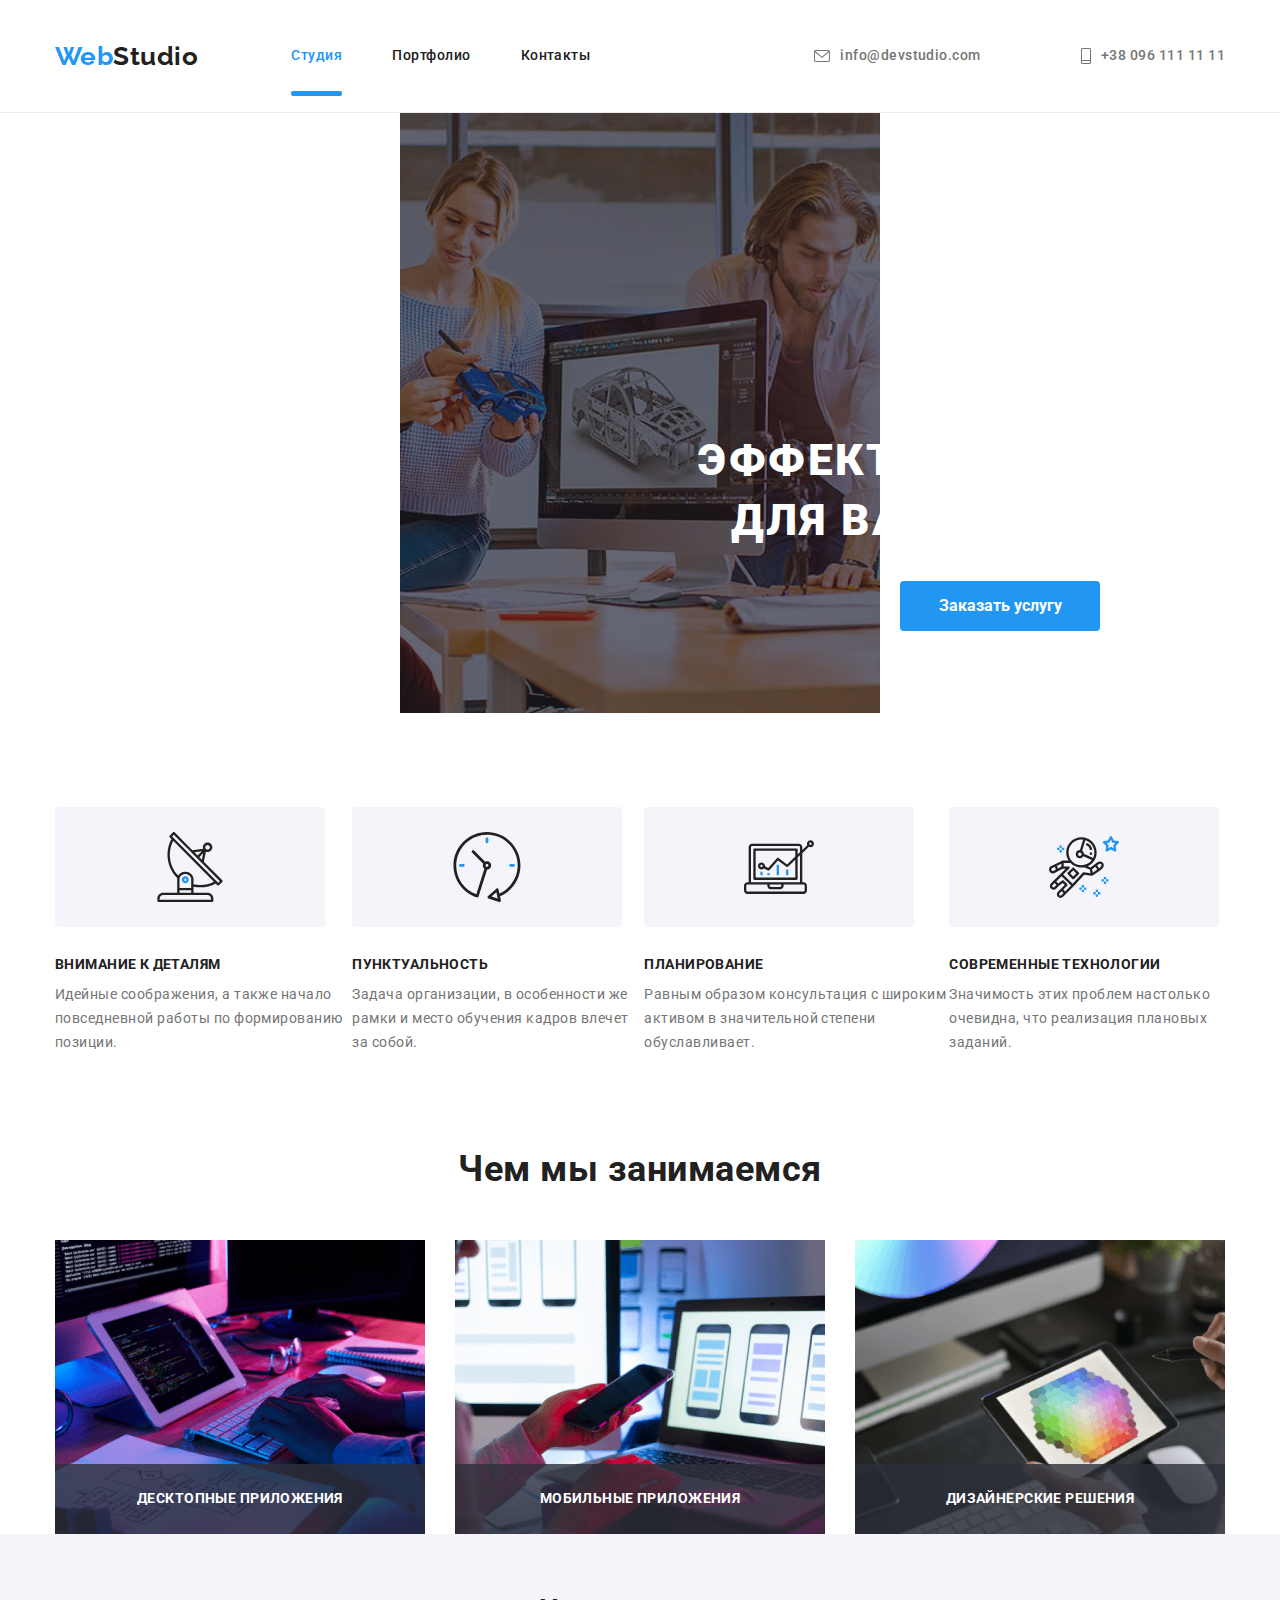
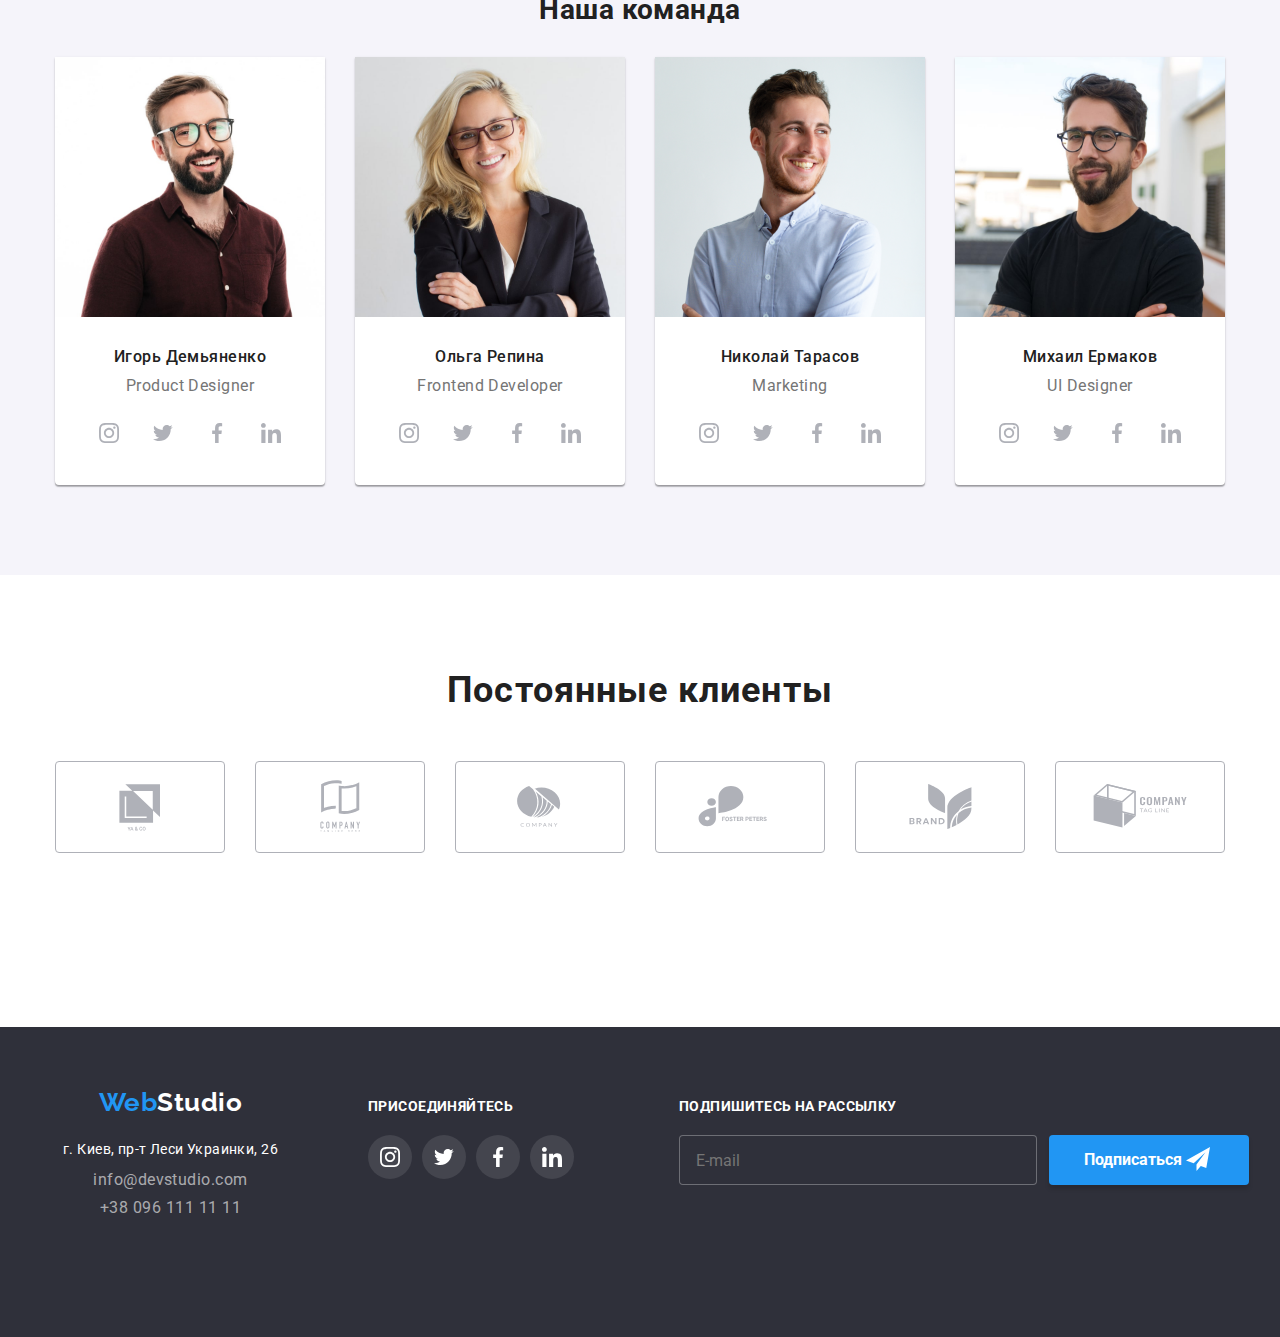
==== commit 71286112: "8дз" ====
--- a/index.html
+++ b/index.html
@@ -251,7 +251,7 @@
    
         <!-- наши специалисты-->
          <section class="team">
-            <div class="container">
+            <div class="container ">
             <h2 class="team__title">Наша команда</h2>
 
              <ul class="img-people">
@@ -350,7 +350,7 @@
             
         </div>
         </section>
-        <section class="clients__section">
+        <section class="company__clients">
             <div class="container">
                 <h2 class="company__title company__regular">Постоянные клиенты</h2>
                     <ul class="company__title list">
--- a/css/main.min.css
+++ b/css/main.min.css
@@ -1 +1 @@
-/*! normalize.css v8.0.1 | MIT License | github.com/necolas/normalize.css */html{line-height:1.15;-webkit-text-size-adjust:100%}body{margin:0}main{display:block}h1{font-size:2em;margin:.67em 0}hr{box-sizing:content-box;height:0;overflow:visible}pre{font-family:monospace,monospace;font-size:1em}a{background-color:rgba(0,0,0,0)}abbr[title]{border-bottom:none;text-decoration:underline;text-decoration:underline dotted}b,strong{font-weight:bolder}code,kbd,samp{font-family:monospace,monospace;font-size:1em}small{font-size:80%}sub,sup{font-size:75%;line-height:0;position:relative;vertical-align:baseline}sub{bottom:-0.25em}sup{top:-0.5em}img{border-style:none}button,input,optgroup,select,textarea{font-family:inherit;font-size:100%;line-height:1.15;margin:0}button,input{overflow:visible}button,select{text-transform:none}button,[type=button],[type=reset],[type=submit]{-webkit-appearance:button}button::-moz-focus-inner,[type=button]::-moz-focus-inner,[type=reset]::-moz-focus-inner,[type=submit]::-moz-focus-inner{border-style:none;padding:0}button:-moz-focusring,[type=button]:-moz-focusring,[type=reset]:-moz-focusring,[type=submit]:-moz-focusring{outline:1px dotted ButtonText}fieldset{padding:.35em .75em .625em}legend{box-sizing:border-box;color:inherit;display:table;max-width:100%;padding:0;white-space:normal}progress{vertical-align:baseline}textarea{overflow:auto}[type=checkbox],[type=radio]{box-sizing:border-box;padding:0}[type=number]::-webkit-inner-spin-button,[type=number]::-webkit-outer-spin-button{height:auto}[type=search]{-webkit-appearance:textfield;outline-offset:-2px}[type=search]::-webkit-search-decoration{-webkit-appearance:none}::-webkit-file-upload-button{-webkit-appearance:button;font:inherit}details{display:block}summary{display:list-item}template{display:none}[hidden]{display:none}:root{--primary-text-color:#757575;--title-text-color:#212121;--accent-color:#2196F3;--color-color:#ffffff;--background-color:#2F303A}button{cursor:pointer;border-radius:4px;display:inline-block}body{background-color:var(--color-color);color:var(--primary-text-color);font-family:Roboto,Raleway,sans-serif;letter-spacing:.03em;margin:0 auto}.container{width:100%;margin:0 auto;padding-left:15px;padding-right:15px}@media screen and (min-width: 450px)and (max-width: 767px){.container{width:480px}}@media screen and (min-width: 768px)and (max-width: 1199px){.container{width:768px}}@media screen and (min-width: 1200px){.container{width:1200px}}h1,h2,h3{font-family:Roboto;color:#212121}ul{list-style:none}a{text-decoration:none}h1,h2,h3,h4,h5,h6,p{margin:0}ul,ol{margin:0;padding-left:0}img{display:block;max-width:100%;height:auto}@media screen and (min-width: 450px)and (max-width: 767px){img{width:450px}}@media screen and (min-width: 768px)and (max-width: 1199px){img{height:374px;width:354px}}.visually-hidden{position:absolute;white-space:nowrap;width:1px;height:1px;overflow:hidden;border:0;padding:0;clip:rect(0 0 0 0);clip-path:inset(50%);margin:-1px}.header{border-bottom:25px;margin:0;border-bottom:1px solid #ececec;position:relative}.header .container.nav{display:flex;padding-top:16px;padding-bottom:16px;align-items:center}@media screen and (min-width: 768px)and (max-width: 1199px){.nav{display:flex;align-items:center}}@media screen and (min-width: 1200px){.nav{display:flex;align-items:center}}.nav__list{display:flex}@media screen and (min-width: 50px)and (max-width: 767px){.nav__list{display:none}}.nav__list .nav__item{margin-right:50px}.nav__list .nav__item:last-child{margin-right:0}.nav__list .link{color:var(--title-text-color);font-weight:500;font-size:14px;line-height:1.14;display:block;padding-top:32px;padding-bottom:32px;transition-property:color;transition-duration:250ms;transition-timing-function:cubic-bezier(0.4, 0, 0.2, 1)}.nav__link.studio::after{content:"";position:absolute;left:0;bottom:0;display:block;width:100%;height:5px;background-color:var(--accent-color);border-radius:2px}.nav__link.studio:hover::after{display:block}.link{position:relative}.nav__link.portfolio::after{content:"";position:absolute;left:0;bottom:0;display:block;width:100%;height:5px;background-color:var(--accent-color);border-radius:2px;opacity:0;transition-property:opacity;transition-duration:250ms;transition-timing-function:cubic-bezier(0.4, 0, 0.2, 1)}.nav__link.we::after{content:"";position:absolute;left:0;bottom:0;display:block;width:100%;height:5px;background-color:var(--accent-color);border-radius:2px;opacity:0;transition-property:opacity;transition-duration:250ms;transition-timing-function:cubic-bezier(0.4, 0, 0.2, 1)}.nav__list .link:hover,.nav__list .link:focus{color:var(--accent-color)}.nav__item .nav__link.studio{color:#2196f3}.nav__list.auth{display:flex;margin-left:auto}@media screen and (min-width: 50px)and (max-width: 767px){.nav__list.auth{display:none}}.nav__link.auth{color:var(--primary-text-color);font-weight:500;font-size:14px;line-height:1.14;padding-top:32px;padding-bottom:32px;display:inline-block;display:flex;align-items:center;justify-content:center;width:100%;height:100%;transition-property:color;transition-duration:250ms;transition-timing-function:cubic-bezier(0.4, 0, 0.2, 1)}.nav__icon.mail{max-width:16px;margin-right:10px;fill:currentColor}.nav__icon.phone{max-width:10px;margin-right:10px;fill:currentColor}.nav__list.auth .nav__item+.nav__item{margin-left:50px}.nav__link.auth:hover,.nav__link.auth:focus{color:var(--accent-color)}.menu-open-btn,.menu-close-btn{display:block;padding:0;border:none;cursor:pointer;background-color:rgba(0,0,0,0);width:40px;height:40px;margin-left:auto;fill:#212121}@media screen and (min-width: 769px){.menu-open-btn,.menu-close-btn{display:none}}.menu-open-btn:focus,.menu-open-btn:hover,.menu-close-btn:focus,.menu-close-btn:hover{fill:var(--accent-color)}.menu-close-btn{margin-bottom:0;margin-left:auto;transition:fill 250ms cubic-bezier(0.4, 0, 0.2, 1),color 250ms cubic-bezier(0.4, 0, 0.2, 1)}.mob-menu{position:fixed;top:0;left:0;background-color:#fff;box-shadow:0px 4px 8px rgba(0,0,0,.04),0px 2px 4px rgba(0,0,0,.08),0px 1px 3px rgba(0,0,0,.16);width:100%;height:100%;z-index:6;padding:21px 25px 48px 40px}@media screen and (min-width: 769px){.mob-menu{display:none}}.mob-menu .mob-menu__conteiner{height:100%;display:flex;flex-direction:column;justify-content:space-between;overflow-y:auto}.mob-menu{opacity:1}.mob-menu.is-hidden{opacity:0;pointer-events:none;visibility:hidden}.mob-menu__item{font-family:"Roboto";font-style:normal;font-weight:500;font-size:40px;line-height:1.18;letter-spacing:.02em;margin-bottom:36px}.mob-menu__item:last-child{margin-bottom:0}.mob-menu__studio{color:#2196f3}.mob-menu__portfolio{margin-bottom:32px;color:#212121}.mob-menu__we{color:#212121}.mob__list{display:inline-block}.mob__link.mob__auth{display:block;margin-bottom:32px}.mob__auvto{margin-bottom:64px}.mob__auth{font-size:34px;color:#2196f3}.mob__email{font-size:28px;color:#757575}.mob__link{font-family:"Roboto";font-style:normal;font-weight:500;line-height:1.1764705882;letter-spacing:.02em}.mob-social__list{display:flex;flex-wrap:nowrap}.mob-social__item:last-child{margin-right:0}.mob-social__item{padding-right:10px;position:relative;border-right:1px solid rgba(33,33,33,.2);margin-left:10px}.mob-social__link::after{content:"";padding-right:10px;position:absolute}.mob-social__item:last-child{border-right:none}.mob-social__item:nth-child(1){margin-left:10px}.mob-social__link{font-family:"Roboto";font-style:normal;font-weight:500;font-size:18px;line-height:1.22;letter-spacing:.02em;color:#2196f3}.section{width:480px;height:400px;margin-left:auto;margin-right:auto;background-color:#2f303a;background-image:linear-gradient(rgba(47, 48, 58, 0.4), rgba(47, 48, 58, 0.4)),url(../img/Img-min.jpg);background-repeat:no-repeat;background-position:center;background-size:cover;color:var(--color-color);text-align:center}@media screen and (min-width: 1200px){.section{width:1200px;padding:200px 0;height:600px}}@media screen and (min-width: 768px)and (max-width: 1199px){.section{width:768px}}.section__title{color:var(--color-color);margin-bottom:30px;text-align:center;max-width:360px;font-weight:900;font-size:26px;line-height:1.36;text-transform:uppercase;letter-spacing:.06em;margin-left:auto;margin-right:auto;padding-top:118px}@media screen and (min-width: 1200px){.section__title{font-size:44px;max-width:698px}}@media screen and (max-width: 450px){.section__title{max-width:360px}}.backdrop{position:fixed;top:0;left:0;width:100%;height:100%;z-index:5;background-color:rgba(33,33,33,.5);opacity:1;transition:opacity 250ms cubic-bezier(0.4, 0, 0.2, 1),visibility 250ms cubic-bezier(0.4, 0, 0.2, 1)}.backdrop.is-hidden{opacity:0;pointer-events:none;visibility:hidden}.modal{position:absolute;top:50%;left:50%;transform:translate(-50%, -50%);width:528px;height:581px;background-color:var(--color-color);border-radius:4px;padding:40px}.modal__icon{width:11px;height:11px;justify-content:center;align-content:center;transition:fill 250ms cubic-bezier(0.4, 0, 0.2, 1)}.modal__icon:hover,.modal__icon:focus{fill:#2196f3}.button__primary{display:inline-block;cursor:pointer;color:var(--color-color);background-color:var(--accent-color);border:0 solid rgba(0,0,0,0);font-family:"Roboto";font-weight:700;font-size:16px;line-height:1.9;padding:10px 32px 10px 32px;min-width:200px;border:0px solid rgba(0,0,0,0);transition:background-color 250ms cubic-bezier(0.4, 0, 0.2, 1),color 250ms cubic-bezier(0.4, 0, 0.2, 1)}.button__primary:hover,.button__primary:focus{color:var(--title-text-color);background-color:#f5f4fa}.modal__botton{width:30px;height:30px;position:absolute;right:.66%;top:.66%;transform:translate(-0.66%, -0.66%);background-color:var(--color-color);border-radius:50%;border:1px solid rgba(0,0,0,.1)}.form__button{background:#188ce8;box-shadow:0px 4px 4px rgba(0,0,0,.15);border-radius:4px;display:inline-block;cursor:pointer;color:var(--color-color);background-color:var(--accent-color);border:0 solid rgba(0,0,0,0);font-family:"Roboto";font-weight:700;font-size:16px;line-height:1.9;padding:10px 55px 10px 56px;min-width:200px;border:0px solid rgba(0,0,0,0);transition:background-color 250ms cubic-bezier(0.4, 0, 0.2, 1),color 250ms cubic-bezier(0.4, 0, 0.2, 1)}.footer__button{background:#188ce8;box-shadow:0px 4px 4px rgba(0,0,0,.15);border-radius:4px;display:inline-block;cursor:pointer;color:var(--color-color);background-color:var(--accent-color);border:0 solid rgba(0,0,0,0);font-family:"Roboto";font-weight:700;font-size:16px;line-height:1.9;padding:10px 62px 10px 29px;min-width:200px;border:0px solid rgba(0,0,0,0);transition:background-color 250ms cubic-bezier(0.4, 0, 0.2, 1),color 250ms cubic-bezier(0.4, 0, 0.2, 1);width:200px;height:50px;position:relative;margin-left:12px}@media screen and (min-width: 450px)and (max-width: 767px){.footer__button{margin-left:125px}}@media screen and (min-width: 768px)and (max-width: 1199px){.footer__button{margin-left:276px}}.footer__button-icon{position:absolute;display:flex;height:24px;width:120%;margin-top:2px;margin-bottom:7px}.project__button{cursor:pointer;color:var(--title-text-color);background-color:#eee;border:0 solid rgba(0,0,0,0);font-family:"Roboto",sans-serif;font-style:normal;font-weight:500;font-size:16px;line-height:1.62;letter-spacing:.03em;padding:6px 22px 6px 22px;transition:background-color 250ms cubic-bezier(0.4, 0, 0.2, 1),color 250ms cubic-bezier(0.4, 0, 0.2, 1),box-shadow 250ms cubic-bezier(0.4, 0, 0.2, 1)}.project__button:hover,.project__button:focus{color:var(--color-color);background-color:var(--accent-color);box-shadow:0px 4px 4px rgba(0,0,0,.15),0px 2px 2px rgba(0,0,0,.15)}.project__button.blue{background-color:var(--accent-color);color:var(--color-color)}textarea{resize:none;width:448px;height:120px;padding:0;border:0;outline:none;display:block}input{border:1px solid rgba(33,33,33,.2);border-radius:4px;outline:none}.form__title{width:100%;font-family:"Roboto";font-style:normal;font-weight:700;font-size:20px;line-height:1.15;text-align:center;letter-spacing:.03em;color:#212121;margin-bottom:12px}.form__label-comment{display:flex;text-align:left;margin-bottom:4px}.form__label{text-align:left;margin-bottom:4px}.form__container{font-family:"Roboto";font-style:normal;font-weight:400;font-size:12px;line-height:1.17;letter-spacing:.01em;color:#757575;display:block}.form__name{margin-bottom:10px;display:flex;flex-direction:column;transition:transform 250ms cubic-bezier(0.4, 0, 0.2, 1);cursor:pointer;position:relative}.form__name input:focus,.form__textarea-placeholder:focus{border:1px solid #2196f3}.form__textarea{width:448px}.form__textarea-placeholder:hover,.form__name input:hover{border:1px solid #2196f3}.form__textarea-placeholder{border:1px solid rgba(33,33,33,.2);border-radius:4px;transition:border 250ms cubic-bezier(0.4, 0, 0.2, 1)}.form__textarea .form__textarea-placeholder{padding:12px 16px 12px 16px}.form__text-treaty{color:#2196f3;transition:color 250ms cubic-bezier(0.4, 0, 0.2, 1)}.form__text{font-size:14px;margin-left:8px;line-height:1.71;letter-spacing:.03em}.form__text-treaty{position:relative}.form__text a::before{content:"";bottom:2px;left:0;position:absolute;width:100%;height:1px;background-color:#2196f3}.form__name input{height:40px;padding-left:42px;padding-top:12px;padding-bottom:12px}.form__icon{position:absolute;top:70%;left:14px;display:inline-block;width:18px;height:18px;transform:translateY(-70%);fill:#212121;transition-property:fill;transition-duration:250ms;transition-timing-function:cubic-bezier(0.4, 0, 0.2, 1)}input:hover+.form__icon,input:focus+.form__icon{fill:#2196f3}.form__icon-check{display:inline-block;background-color:var(--color-color);width:16px;height:15px;left:4px;position:absolute;border:1px solid #212121;align-items:center;justify-content:center;margin-right:7px}.checkbox:checked+.form__icon-check{background-color:#2196f3}.form__checkbox{position:relative;margin-bottom:30px;margin-top:25px}.checkbox{left:0}.form__checkbox{text-align:center;display:inline-block;display:flex;align-items:center;justify-content:center;margin-top:20px;width:100%}.form__icon-checkbox{width:11px;height:8px;margin-right:7px;margin-left:0;padding-left:0}.nav__logo.top{margin-right:93px;padding-top:24px;padding-bottom:24px}.nav__logo.web{color:var(--accent-color);font-family:"Raleway";font-style:normal;font-weight:700;font-size:26px;line-height:1.19}.nav__logo.heder{color:var(--title-text-color);font-family:"Raleway";font-style:normal;font-weight:700;font-size:26px;line-height:1.19}.footer__logo{text-decoration:none;font-family:"Raleway",sans-serif;font-weight:700;font-size:26px;line-height:1.19;color:var(--color-color)}@media screen and (max-width: 1199px){.footer__logo{text-align:center;font-size:24px;line-height:1.16;letter-spacing:.03em}}.section-list{color:var(--primary-text-color)}.section-list .content__title{color:var(--title-text-color);text-transform:uppercase}.project{padding-top:60px;padding-bottom:60px}@media screen and (min-width: 1200px){.project{padding-top:94px;padding-bottom:94px}}.project__list{display:flex;flex-wrap:wrap;align-items:center;gap:15px 8px;margin-bottom:40px}@media screen and (max-width: 769px){.project__list{flex-wrap:wrap}}@media screen and (min-width: 769px){.project__list{margin-bottom:30px}}@media screen and (min-width: 1200px){.project__list{margin-bottom:50px;justify-content:center}}.gallery__box{display:flex}.gallery{display:flex;flex-wrap:wrap;gap:30px}@media screen and (min-width: 1199px){.gallery>.gallery__item{flex-basis:calc((100% - 90px)/3);margin-left:30px;margin-top:30px;border-bottom:1px solid #eee}}.gallery:nth-child(n+7){margin-bottom:0}.gallery__link{display:inline-block;transition-property:box-shadow;transition-duration:250ms;transition-timing-function:cubic-bezier(0.4, 0, 0.2, 1)}.gallery__link:hover,.gallery__link:focus{box-shadow:0px 1px 1px rgba(0,0,0,.12),1px 4px 4px rgba(0,0,0,.06),1px 4px 6px rgba(0,0,0,.16);transition:box-shadow 250ms cubic-bezier(0.4, 0, 0.2, 1)}.gallery__link:hover .gallery__paragraph{transform:translateY(0);opacity:1}.gallery__help{padding:20px 24px 20px 24px}.gallery__text{color:var(--title-text-color);font-weight:700;font-size:18px;line-height:2;letter-spacing:.06em;margin-bottom:4px}.gallery__paragraph-portfolio{color:var(--primary-text-color);font-size:16px;line-height:1.9}.gallery__conteiner{position:relative;overflow:hidden}.gallery__paragraph{position:absolute;display:block;width:100%;height:100%;top:0;text-align:left;left:0;font-family:"Roboto";font-style:normal;font-weight:400;font-size:18px;line-height:1.56;letter-spacing:.03em;color:#fff;background-color:rgba(33,150,243,.9);padding:63px 24px;transform:translateY(100%);transition:transform 250ms cubic-bezier(0.4, 0, 0.2, 1)}.cntainer-footer{margin-left:auto;margin-right:auto;width:100%}@media screen and (max-width: 1199px){.cntainer-footer{padding-top:60px}}@media screen and (max-width: 1199px)and (min-width: 768px)and (max-width: 1199px){.cntainer-footer{display:flex}}@media screen and (max-width: 1199px)and (min-width: 1200px){.cntainer-footer{display:flex}}.footer{background-color:var(--background-color)}@media screen and (min-width: 1200px){.footer{padding-top:60px;padding-bottom:60px}}.footer__blok{margin-bottom:60px;text-align:center}@media screen and (max-width: 450px)and (max-width: 767px){.footer__blok{margin-bottom:60px;margin-right:0;flex-wrap:wrap}}@media screen and (min-width: 768px)and (max-width: 1199px){.footer__blok{text-align:center;width:fit-content;margin-left:61px}}@media screen and (min-width: 1200px){.footer__blok{margin-right:70px}}@media screen and (min-width: 1200px){.footer__container{display:flex;align-items:baseline}}@media screen and (min-width: 768px)and (max-width: 1199px){.footer__social{margin-left:165px}}@media screen and (min-width: 1200px){.footer__social{display:inline-block;padding:12px}}.footer__paragraph{font-weight:700;font-size:14px;line-height:1.14;letter-spacing:.03em;text-transform:uppercase;color:var(--color-color);margin-bottom:20px}@media screen and (min-width: 450px)and (max-width: 767px){.footer__paragraph{text-align:center}}@media screen and (min-width: 768px)and (max-width: 1199px){.footer__paragraph{text-align:center}}.footer__list-social{display:flex;justify-content:center}@media screen and (min-width: 450px)and (max-width: 767px){.footer__list-social{margin-bottom:60px}}@media screen and (min-width: 768px)and (max-width: 1199px){.footer__list-social{margin-bottom:60px}}.footer__item{width:44px;height:44px}.footer__item:not(:last-child){margin-right:10px}.footer__link{background-color:rgba(255,255,255,.1);width:100%;height:100%;display:flex;border-radius:50%;justify-content:center;align-items:center;transition-property:background-color;transition-duration:250ms;transition-timing-function:cubic-bezier(0.4, 0, 0.2, 1)}.footer__link:hover,.footer__link:focus{background-color:var(--accent-color)}.footer__icon{fill:var(--color-color)}@media screen and (min-width: 1200px){.footer-form__container{margin-left:93px}}.footer__input{display:inline-block;width:100%;height:50px;color:#fff;background-color:var(--background-color);border:1px solid rgba(255,255,255,.3);font-size:16px}@media screen and (min-width: 450px)and (max-width: 767px){.footer__input{width:63.686%;margin-bottom:20px;width:450px;height:50px}}@media screen and (min-width: 768px)and (max-width: 1199px){.footer__input{margin-bottom:20px;margin-left:151px}}@media screen and (min-width: 1200px){.footer__input{width:358px}}.footer__input:focus{border:1px solid var(--color-color)}@media screen and (min-width: 1200px){.footer-form__bid{display:flex}}.footer-form__bid .footer__input{padding-left:16px}.footer-form__more{right:0;padding-bottom:60px}.address__item{margin-top:20px;width:231px}@media screen and (min-width: 450px)and (max-width: 767px){.address__list{margin-left:109px}}.address__item:not(:first-child){margin-top:9px}.address__link.map{font-weight:400;font-size:14px;line-height:1.71;letter-spacing:.03em;font-style:normal;color:var(--color-color);transition-property:color;transition-duration:250ms;transition-timing-function:cubic-bezier(0.4, 0, 0.2, 1)}.address__link.map:hover,.address__link.map:focus{color:var(--accent-color)}.address__link.contact{font-style:normal;color:rgba(255,255,255,.6);transition-property:color;transition-duration:250ms;transition-timing-function:cubic-bezier(0.4, 0, 0.2, 1)}.address__link.contact:hover,.address__link.contact:focus{color:var(--accent-color)}.section-list{padding:60px 0}@media screen and (min-width: 1200px){.section-list{padding:94px 0}}.content{display:flex}@media screen and (min-width: 768px)and (max-width: 1199px){.content{display:flex;flex-wrap:wrap}}@media screen and (min-width: 1200px){.container .content{display:flex;flex-wrap:nowrap}}@media screen and (min-width: 1200px){.container{width:1200px;padding-bottom:0}}.content{display:flex;flex-wrap:wrap}@media screen and (min-width: 768px)and (max-width: 1199px){.content{margin-left:auto;margin-right:auto}}.team__photo:last-child(-n+2){margin-bottom:0}.team__photo{margin-bottom:30px}@media screen and (min-width: 768px)and (max-width: 1199px){.team__photo{margin-right:30px}}@media screen and (min-width: 450px)and (max-width: 767px){.content__item{width:100%}}.content__title{width:320px;margin-bottom:10px;align-items:center;max-height:120px;border-radius:4px;font-weight:700;font-size:14px;line-height:1.14;letter-spacing:.03em}@media screen and (min-width: 450px)and (max-width: 767px){.content__title{width:450px}}@media screen and (min-width: 768px)and (max-width: 1199px){.content__title{width:354px}}@media screen and (min-width: 1200px){.content__title{width:270px;align-items:left}}.content__icon{max-width:70px;max-height:70px}.content__picture{width:100%;height:100%;background-color:#f5f4fa;display:flex;align-items:center;justify-content:center;height:120px;border-radius:4px;margin-bottom:30px}@media screen and (min-width: 450px)and (max-width: 767px){.content__picture{max-width:450px;margin-top:30px;height:120px}}@media screen and (min-width: 768px)and (max-width: 1199px){.content__picture{max-width:354px;display:flex}}@media screen and (min-width: 1200px){.content__picture{max-width:270px}}.content__paragraph{color:var(--primary-text-color);font-weight:400;font-size:14px;line-height:1.7}@media screen and (min-width: 450px)and (max-width: 767px){.content__paragraph{min-width:450px}}@media screen and (min-width: 768px)and (max-width: 1199px){.content__paragraph{width:354px}}@media screen and (min-width: 50px)and (max-width: 1199px){.photo{position:absolute;white-space:nowrap;width:1px;height:1px;overflow:hidden;border:0;padding:0;clip:rect(0 0 0 0);clip-path:inset(50%);margin:-1px}}.photo .photo__title{color:var(--title-text-color);font-weight:700;font-size:36px;line-height:1.17;text-align:center;margin-bottom:50px}.photo__title{margin:0px}.photo__list{display:flex;flex-wrap:nowrap;margin-left:-30px;margin-top:-30px}.photo__list .photo__item{flex-basis:calc((100% - 90px)/3);margin-left:30px;margin-top:30px}.photo__item:nth-child(n+3){margin-right:0}.photo__item{position:relative}@media screen and (min-width: 1200px){.photo__item img{max-width:370px}}.photo__paragraph{display:flex;align-items:center;justify-content:center;width:370px;height:70px;background-color:rgba(45,48,58,.8);position:absolute;text-align:center;bottom:0;font-family:"Roboto";font-style:normal;font-weight:700;font-size:14px;line-height:1.14;letter-spacing:.03em;text-transform:uppercase;color:var(--color-color)}.team__title{color:var(--title-text-color);font-weight:700;font-size:28px;line-height:1.17;text-align:center;margin-bottom:30px}.team{background-color:#f5f4fa;text-align:center}@media screen and (min-width: 768px)and (max-width: 1199px){.img-people{display:flex;flex-wrap:wrap}}@media screen and (min-width: 1200px){.img-people{display:flex;flex-wrap:nowrap}}.team__item-people{background-color:#fff;background:#fff;box-shadow:0px 1px 3px rgba(0,0,0,.12),0px 1px 1px rgba(0,0,0,.14),0px 2px 1px rgba(0,0,0,.2);border-radius:0px 0px 4px 4px}@media screen and (min-width: 1200px){.team__item-people{margin-right:30px}}.team__photo:last-child(-n+2){margin-bottom:0}.team__photo{margin-bottom:30px}@media screen and (min-width: 768px)and (max-width: 1199px){.team__photo{margin-right:30px}}@media screen and (max-width: 1200px){.team__photo:nth-child(2n){margin-right:0}}.team__item-people:nth-child(4n){margin-right:0}.team__item-people .team__container{padding-top:30px;padding-bottom:30px}.team__container .team__paragraph{font-family:"Roboto";font-style:normal;font-weight:400;font-size:16px;line-height:1.19;text-align:center;letter-spacing:.03em;margin-bottom:16px}.team__container .team__title-text{font-family:"Roboto";font-style:normal;font-weight:500;font-size:16px;line-height:1.19;text-align:center;letter-spacing:.03em;margin-bottom:10px;margin-top:0}.team__item{width:44px;height:44px;margin-right:10px}.team__item:last-child{margin-right:0}.team__link{width:100%;height:100%;background-color:#fff;border-radius:50%;display:flex;align-items:center;justify-content:center;transition-property:background-color;transition-duration:250ms;transition-timing-function:cubic-bezier(0.4, 0, 0.2, 1)}.team__icon{width:20px;height:20px;fill:#afb1b8;transition-property:fill;transition-duration:250ms;transition-timing-function:cubic-bezier(0.4, 0, 0.2, 1)}.team__link:hover,.team__link:focus{background-color:var(--accent-color)}.team__link:hover .team__icon,.team__link:focus .team__icon{fill:var(--color-color)}.team__list{display:flex;justify-content:center}.company-clients{padding-top:94px;padding-bottom:94px}.company__regular{margin-bottom:30px}.company__title{font-family:"Roboto";font-style:normal;font-weight:700;font-size:36px;line-height:1.17;text-align:center;letter-spacing:.03em;color:var(--title-text-color)}@media screen and (max-width: 450px){.company__title{font-size:28px}}@media screen and (min-width: 450px)and (max-width: 767px){.company__title{font-size:28px;margin-bottom:30px}}@media screen and (min-width: 768px)and (max-width: 1199px){.company__title{margin-bottom:50px}}@media screen and (min-width: 1200px){.company__title{margin-bottom:50px}}.compani__item{width:210px;height:92px}@media screen and (max-width: 450px){.compani__item{margin-bottom:30px}.compani__item .compani__item:last-child{margin-right:0px;font-size:28px}}@media screen and (min-width: 450px)and (max-width: 767px){.compani__item{font-size:28px}}.compani__item:nth-child(2n+1){margin-bottom:30px}@media screen and (min-width: 450px)and (max-width: 767px){.compani__item:nth-child(2n+1){margin-right:30px}.compani__item:nth-child(n+5){margin-bottom:0px}}@media screen and (min-width: 768px)and (max-width: 1199px){.compani__item:nth-child(-n+5){margin-right:30px}.compani__item:nth-child(3n+3){margin-right:0px}}@media screen and (min-width: 1200px){.compani__item{width:170px;margin-right:30px}.compani__item:last-child{margin-right:0px}}.company__link{width:100%;height:100%;background-color:var(--color-color);display:flex;align-items:center;justify-content:center;border:1px solid #afb1b8;border-radius:4px;transition-property:background-color;transition-duration:250ms;transition-timing-function:cubic-bezier(0.4, 0, 0.2, 1)}.company__link:hover,.company__link:focus{border-color:var(--accent-color)}.company__link:hover .company__icon,.company__link:focus .company__icon{fill:var(--accent-color)}.company__icon{fill:#afb1b8;transition-property:fill;transition-duration:250ms;transition-timing-function:cubic-bezier(0.4, 0, 0.2, 1)}.company__title{display:flex;flex-wrap:wrap;justify-content:center}/*# sourceMappingURL=main.min.css.map */+/*! normalize.css v8.0.1 | MIT License | github.com/necolas/normalize.css */html{line-height:1.15;-webkit-text-size-adjust:100%}body{margin:0}main{display:block}h1{font-size:2em;margin:.67em 0}hr{box-sizing:content-box;height:0;overflow:visible}pre{font-family:monospace,monospace;font-size:1em}a{background-color:rgba(0,0,0,0)}abbr[title]{border-bottom:none;text-decoration:underline;text-decoration:underline dotted}b,strong{font-weight:bolder}code,kbd,samp{font-family:monospace,monospace;font-size:1em}small{font-size:80%}sub,sup{font-size:75%;line-height:0;position:relative;vertical-align:baseline}sub{bottom:-0.25em}sup{top:-0.5em}img{border-style:none}button,input,optgroup,select,textarea{font-family:inherit;font-size:100%;line-height:1.15;margin:0}button,input{overflow:visible}button,select{text-transform:none}button,[type=button],[type=reset],[type=submit]{-webkit-appearance:button}button::-moz-focus-inner,[type=button]::-moz-focus-inner,[type=reset]::-moz-focus-inner,[type=submit]::-moz-focus-inner{border-style:none;padding:0}button:-moz-focusring,[type=button]:-moz-focusring,[type=reset]:-moz-focusring,[type=submit]:-moz-focusring{outline:1px dotted ButtonText}fieldset{padding:.35em .75em .625em}legend{box-sizing:border-box;color:inherit;display:table;max-width:100%;padding:0;white-space:normal}progress{vertical-align:baseline}textarea{overflow:auto}[type=checkbox],[type=radio]{box-sizing:border-box;padding:0}[type=number]::-webkit-inner-spin-button,[type=number]::-webkit-outer-spin-button{height:auto}[type=search]{-webkit-appearance:textfield;outline-offset:-2px}[type=search]::-webkit-search-decoration{-webkit-appearance:none}::-webkit-file-upload-button{-webkit-appearance:button;font:inherit}details{display:block}summary{display:list-item}template{display:none}[hidden]{display:none}:root{--primary-text-color:#757575;--title-text-color:#212121;--accent-color:#2196F3;--color-color:#ffffff;--background-color:#2F303A}button{cursor:pointer;border-radius:4px;display:inline-block}body{background-color:var(--color-color);color:var(--primary-text-color);font-family:Roboto,Raleway,sans-serif;letter-spacing:.03em;margin:0 auto}.container{width:100%;margin:0 auto;padding-left:15px;padding-right:15px}@media screen and (min-width: 450px)and (max-width: 767px){.container{width:480px}}@media screen and (min-width: 768px)and (max-width: 1199px){.container{width:768px}}@media screen and (min-width: 1200px){.container{width:1200px}}h1,h2,h3{font-family:Roboto;color:#212121}ul{list-style:none}a{text-decoration:none}h1,h2,h3,h4,h5,h6,p{margin:0}ul,ol{margin:0;padding-left:0}img{display:block;max-width:100%;height:auto}@media screen and (min-width: 450px)and (max-width: 767px){img{width:450px}}@media screen and (min-width: 768px)and (max-width: 1199px){img{height:374px;width:354px}}.visually-hidden{position:absolute;white-space:nowrap;width:1px;height:1px;overflow:hidden;border:0;padding:0;clip:rect(0 0 0 0);clip-path:inset(50%);margin:-1px}.header{border-bottom:25px;margin:0;border-bottom:1px solid #ececec;position:relative}.header .container.nav{display:flex;padding-top:16px;padding-bottom:16px;align-items:center}@media screen and (min-width: 768px)and (max-width: 1199px){.nav{display:flex;align-items:center}}@media screen and (min-width: 1200px){.nav{display:flex;align-items:center}}.nav__list{display:flex}@media screen and (min-width: 50px)and (max-width: 767px){.nav__list{display:none}}.nav__list .nav__item{margin-right:50px}.nav__list .nav__item:last-child{margin-right:0}.nav__list .link{color:var(--title-text-color);font-weight:500;font-size:14px;line-height:1.14;display:block;padding-top:32px;padding-bottom:32px;transition-property:color;transition-duration:250ms;transition-timing-function:cubic-bezier(0.4, 0, 0.2, 1)}.nav__link.studio::after{content:"";position:absolute;left:0;bottom:0;display:block;width:100%;height:5px;background-color:var(--accent-color);border-radius:2px}.nav__link.studio:hover::after{display:block}.link{position:relative}.nav__link.portfolio::after{content:"";position:absolute;left:0;bottom:0;display:block;width:100%;height:5px;background-color:var(--accent-color);border-radius:2px;opacity:0;transition-property:opacity;transition-duration:250ms;transition-timing-function:cubic-bezier(0.4, 0, 0.2, 1)}.nav__link.we::after{content:"";position:absolute;left:0;bottom:0;display:block;width:100%;height:5px;background-color:var(--accent-color);border-radius:2px;opacity:0;transition-property:opacity;transition-duration:250ms;transition-timing-function:cubic-bezier(0.4, 0, 0.2, 1)}.nav__list .link:hover,.nav__list .link:focus{color:var(--accent-color)}.nav__item .nav__link.studio{color:#2196f3}.nav__list.auth{display:flex;margin-left:auto}@media screen and (min-width: 50px)and (max-width: 767px){.nav__list.auth{display:none}}.nav__link.auth{color:var(--primary-text-color);font-weight:500;font-size:14px;line-height:1.14;padding-top:32px;padding-bottom:32px;display:inline-block;display:flex;align-items:center;justify-content:center;width:100%;height:100%;transition-property:color;transition-duration:250ms;transition-timing-function:cubic-bezier(0.4, 0, 0.2, 1)}.nav__icon.mail{max-width:16px;margin-right:10px;fill:currentColor}.nav__icon.phone{max-width:10px;margin-right:10px;fill:currentColor}.nav__list.auth .nav__item+.nav__item{margin-left:50px}.nav__link.auth:hover,.nav__link.auth:focus{color:var(--accent-color)}.menu-open-btn,.menu-close-btn{display:block;padding:0;border:none;cursor:pointer;background-color:rgba(0,0,0,0);width:40px;height:40px;margin-left:auto;fill:#212121}@media screen and (min-width: 769px){.menu-open-btn,.menu-close-btn{display:none}}.menu-open-btn:focus,.menu-open-btn:hover,.menu-close-btn:focus,.menu-close-btn:hover{fill:var(--accent-color)}.menu-close-btn{margin-bottom:0;margin-left:auto;transition:fill 250ms cubic-bezier(0.4, 0, 0.2, 1),color 250ms cubic-bezier(0.4, 0, 0.2, 1)}.mob-menu{position:fixed;top:0;left:0;background-color:#fff;box-shadow:0px 4px 8px rgba(0,0,0,.04),0px 2px 4px rgba(0,0,0,.08),0px 1px 3px rgba(0,0,0,.16);width:100%;height:100%;z-index:6;padding:21px 25px 48px 40px}@media screen and (min-width: 769px){.mob-menu{display:none}}.mob-menu .mob-menu__conteiner{height:100%;display:flex;flex-direction:column;justify-content:space-between;overflow-y:auto}.mob-menu{opacity:1}.mob-menu.is-hidden{opacity:0;pointer-events:none;visibility:hidden}.mob-menu__item{font-family:"Roboto";font-style:normal;font-weight:500;font-size:40px;line-height:1.18;letter-spacing:.02em;margin-bottom:36px}.mob-menu__item:last-child{margin-bottom:0}.mob-menu__studio{color:#2196f3}.mob-menu__portfolio{margin-bottom:32px;color:#212121}.mob-menu__we{color:#212121}.mob__list{display:inline-block}.mob__link.mob__auth{display:block;margin-bottom:32px}.mob__auvto{margin-bottom:64px}.mob__auth{font-size:34px;color:#2196f3}.mob__email{font-size:28px;color:#757575}.mob__link{font-family:"Roboto";font-style:normal;font-weight:500;line-height:1.1764705882;letter-spacing:.02em}.mob-social__list{display:flex;flex-wrap:nowrap}.mob-social__item:last-child{margin-right:0}.mob-social__item{padding-right:10px;position:relative;border-right:1px solid rgba(33,33,33,.2);margin-left:10px}.mob-social__link::after{content:"";padding-right:10px;position:absolute}.mob-social__item:last-child{border-right:none}.mob-social__item:nth-child(1){margin-left:10px}.mob-social__link{font-family:"Roboto";font-style:normal;font-weight:500;font-size:18px;line-height:1.22;letter-spacing:.02em;color:#2196f3}.section{max-width:480px;height:400px;margin-left:auto;margin-right:auto;background-color:#2f303a;background-image:linear-gradient(rgba(47, 48, 58, 0.4), rgba(47, 48, 58, 0.4)),url(../img/Img-min.jpg);background-repeat:no-repeat;background-position:center;background-size:cover;color:var(--color-color);text-align:center}@media screen and (min-width: 1200px){.section{width:1200px;padding:200px 0;height:600px}}@media screen and (min-width: 768px)and (max-width: 1199px){.section{width:768px}}.section__title{color:var(--color-color);margin-bottom:30px;text-align:center;max-width:360px;font-weight:900;font-size:26px;line-height:1.36;text-transform:uppercase;letter-spacing:.06em;margin-left:auto;margin-right:auto;padding-top:118px}@media screen and (min-width: 1200px){.section__title{font-size:44px;max-width:698px}}@media screen and (max-width: 450px){.section__title{max-width:360px;line-height:1.61}}.backdrop{position:fixed;top:0;left:0;width:100%;height:100%;z-index:5;background-color:rgba(33,33,33,.5);opacity:1;transition:opacity 250ms cubic-bezier(0.4, 0, 0.2, 1),visibility 250ms cubic-bezier(0.4, 0, 0.2, 1)}.backdrop.is-hidden{opacity:0;pointer-events:none;visibility:hidden}.modal{position:absolute;top:50%;left:50%;transform:translate(-50%, -50%);width:528px;height:581px;background-color:var(--color-color);border-radius:4px;padding:40px}.modal__icon{width:11px;height:11px;justify-content:center;align-content:center;transition:fill 250ms cubic-bezier(0.4, 0, 0.2, 1)}.modal__icon:hover,.modal__icon:focus{fill:#2196f3}.button__primary{display:inline-block;cursor:pointer;color:var(--color-color);background-color:var(--accent-color);border:0 solid rgba(0,0,0,0);font-family:"Roboto";font-weight:700;font-size:16px;line-height:1.9;padding:10px 32px 10px 32px;min-width:200px;border:0px solid rgba(0,0,0,0);transition:background-color 250ms cubic-bezier(0.4, 0, 0.2, 1),color 250ms cubic-bezier(0.4, 0, 0.2, 1)}.button__primary:hover,.button__primary:focus{color:var(--title-text-color);background-color:#f5f4fa}.modal__botton{width:30px;height:30px;position:absolute;right:.66%;top:.66%;transform:translate(-0.66%, -0.66%);background-color:var(--color-color);border-radius:50%;border:1px solid rgba(0,0,0,.1)}.form__button{background:#188ce8;box-shadow:0px 4px 4px rgba(0,0,0,.15);border-radius:4px;display:inline-block;cursor:pointer;color:var(--color-color);background-color:var(--accent-color);border:0 solid rgba(0,0,0,0);font-family:"Roboto";font-weight:700;font-size:16px;line-height:1.9;padding:10px 55px 10px 56px;min-width:200px;border:0px solid rgba(0,0,0,0);transition:background-color 250ms cubic-bezier(0.4, 0, 0.2, 1),color 250ms cubic-bezier(0.4, 0, 0.2, 1)}.footer__button{background:#188ce8;box-shadow:0px 4px 4px rgba(0,0,0,.15);border-radius:4px;display:inline-block;cursor:pointer;color:var(--color-color);background-color:var(--accent-color);border:0 solid rgba(0,0,0,0);font-family:"Roboto";font-weight:700;font-size:16px;line-height:1.9;padding:10px 62px 10px 29px;min-width:200px;border:0px solid rgba(0,0,0,0);transition:background-color 250ms cubic-bezier(0.4, 0, 0.2, 1),color 250ms cubic-bezier(0.4, 0, 0.2, 1);width:200px;height:50px;position:relative;margin-left:12px}@media screen and (min-width: 450px)and (max-width: 767px){.footer__button{margin-left:125px}}@media screen and (min-width: 768px)and (max-width: 1199px){.footer__button{margin-left:276px}}@media screen and (max-width: 450px){.footer__button{max-width:200px}}.footer__button-icon{position:absolute;display:flex;height:24px;width:120%;margin-top:2px;margin-bottom:7px}.project__button{cursor:pointer;color:var(--title-text-color);background-color:#eee;border:0 solid rgba(0,0,0,0);font-family:"Roboto",sans-serif;font-style:normal;font-weight:500;font-size:16px;line-height:1.62;letter-spacing:.03em;padding:6px 22px 6px 22px;transition:background-color 250ms cubic-bezier(0.4, 0, 0.2, 1),color 250ms cubic-bezier(0.4, 0, 0.2, 1),box-shadow 250ms cubic-bezier(0.4, 0, 0.2, 1)}.project__button:hover,.project__button:focus{color:var(--color-color);background-color:var(--accent-color);box-shadow:0px 4px 4px rgba(0,0,0,.15),0px 2px 2px rgba(0,0,0,.15)}.project__button.blue{background-color:var(--accent-color);color:var(--color-color)}textarea{resize:none;width:448px;height:120px;padding:0;border:0;outline:none;display:block}input{border:1px solid rgba(33,33,33,.2);border-radius:4px;outline:none}.form__title{width:100%;font-family:"Roboto";font-style:normal;font-weight:700;font-size:20px;line-height:1.15;text-align:center;letter-spacing:.03em;color:#212121;margin-bottom:12px}.form__label-comment{display:flex;text-align:left;margin-bottom:4px}.form__label{text-align:left;margin-bottom:4px}.form__container{font-family:"Roboto";font-style:normal;font-weight:400;font-size:12px;line-height:1.17;letter-spacing:.01em;color:#757575;display:block}.form__name{margin-bottom:10px;display:flex;flex-direction:column;transition:transform 250ms cubic-bezier(0.4, 0, 0.2, 1);cursor:pointer;position:relative}.form__name input:focus,.form__textarea-placeholder:focus{border:1px solid #2196f3}.form__textarea{width:448px}.form__textarea-placeholder:hover,.form__name input:hover{border:1px solid #2196f3}.form__textarea-placeholder{border:1px solid rgba(33,33,33,.2);border-radius:4px;transition:border 250ms cubic-bezier(0.4, 0, 0.2, 1)}.form__textarea .form__textarea-placeholder{padding:12px 16px 12px 16px}.form__text-treaty{color:#2196f3;transition:color 250ms cubic-bezier(0.4, 0, 0.2, 1)}.form__text{font-size:14px;margin-left:8px;line-height:1.71;letter-spacing:.03em}.form__text-treaty{position:relative}.form__text a::before{content:"";bottom:2px;left:0;position:absolute;width:100%;height:1px;background-color:#2196f3}.form__name input{height:40px;padding-left:42px;padding-top:12px;padding-bottom:12px}.form__icon{position:absolute;top:70%;left:14px;display:inline-block;width:18px;height:18px;transform:translateY(-70%);fill:#212121;transition-property:fill;transition-duration:250ms;transition-timing-function:cubic-bezier(0.4, 0, 0.2, 1)}input:hover+.form__icon,input:focus+.form__icon{fill:#2196f3}.form__icon-check{display:inline-block;background-color:var(--color-color);width:16px;height:15px;left:4px;position:absolute;border:1px solid #212121;align-items:center;justify-content:center;margin-right:7px}.checkbox:checked+.form__icon-check{background-color:#2196f3}.form__checkbox{position:relative;margin-bottom:30px;margin-top:25px}.checkbox{left:0}.form__checkbox{text-align:center;display:inline-block;display:flex;align-items:center;justify-content:center;margin-top:20px;width:100%}.form__icon-checkbox{width:11px;height:8px;margin-right:7px;margin-left:0;padding-left:0}.nav__logo.top{margin-right:93px;padding-top:24px;padding-bottom:24px}.nav__logo.web{color:var(--accent-color);font-family:"Raleway";font-style:normal;font-weight:700;font-size:26px;line-height:1.19}.nav__logo.heder{color:var(--title-text-color);font-family:"Raleway";font-style:normal;font-weight:700;font-size:26px;line-height:1.19}.footer__logo{text-decoration:none;font-family:"Raleway",sans-serif;font-weight:700;font-size:26px;line-height:1.19;color:var(--color-color)}@media screen and (max-width: 1199px){.footer__logo{text-align:center;font-size:24px;line-height:1.16;letter-spacing:.03em}}.section-list{color:var(--primary-text-color)}.section-list .content__title{color:var(--title-text-color);text-transform:uppercase}.project{padding-top:60px;padding-bottom:60px}@media screen and (min-width: 1200px){.project{padding-top:94px;padding-bottom:94px}}.project__list{display:flex;flex-wrap:wrap;align-items:center;gap:15px 8px;margin-bottom:40px}@media screen and (max-width: 769px){.project__list{flex-wrap:wrap}}@media screen and (min-width: 769px){.project__list{margin-bottom:30px}}@media screen and (min-width: 1200px){.project__list{margin-bottom:50px;justify-content:center}}.gallery__box{display:flex}.gallery{display:flex;flex-wrap:wrap;gap:30px}@media screen and (min-width: 1199px){.gallery>.gallery__item{flex-basis:calc((100% - 90px)/3);margin-left:30px;margin-top:30px;border-bottom:1px solid #eee}}.gallery:nth-child(n+7){margin-bottom:0}.gallery__link{display:inline-block;transition-property:box-shadow;transition-duration:250ms;transition-timing-function:cubic-bezier(0.4, 0, 0.2, 1)}.gallery__link:hover,.gallery__link:focus{box-shadow:0px 1px 1px rgba(0,0,0,.12),1px 4px 4px rgba(0,0,0,.06),1px 4px 6px rgba(0,0,0,.16);transition:box-shadow 250ms cubic-bezier(0.4, 0, 0.2, 1)}.gallery__link:hover .gallery__paragraph{transform:translateY(0);opacity:1}.gallery__help{padding:20px 24px 20px 24px}.gallery__text{color:var(--title-text-color);font-weight:700;font-size:18px;line-height:2;letter-spacing:.06em;margin-bottom:4px}.gallery__paragraph-portfolio{color:var(--primary-text-color);font-size:16px;line-height:1.9}.gallery__conteiner{position:relative;overflow:hidden}.gallery__paragraph{position:absolute;display:block;width:100%;height:100%;top:0;text-align:left;left:0;font-family:"Roboto";font-style:normal;font-weight:400;font-size:18px;line-height:1.56;letter-spacing:.03em;color:#fff;background-color:rgba(33,150,243,.9);padding:63px 24px;transform:translateY(100%);transition:transform 250ms cubic-bezier(0.4, 0, 0.2, 1)}.cntainer-footer{margin-left:auto;margin-right:auto;width:100%}@media screen and (max-width: 1199px){.cntainer-footer{padding-top:60px}}@media screen and (min-width: 768px)and (max-width: 1199px){.cntainer-footer{display:flex}}@media screen and (min-width: 1200px){.cntainer-footer{display:flex}}.footer{background-color:var(--background-color)}@media screen and (min-width: 1200px){.footer{padding-top:60px;padding-bottom:60px}}.footer__blok{margin-bottom:60px;text-align:center}@media screen and (max-width: 450px)and (max-width: 767px){.footer__blok{text-align:-webkit-center;margin-bottom:60px;margin-right:0;flex-wrap:wrap}}@media screen and (min-width: 768px)and (max-width: 1199px){.footer__blok{text-align:center;width:fit-content;margin-left:61px}}@media screen and (min-width: 1200px){.footer__blok{margin-right:70px}}@media screen and (min-width: 1200px){.footer__container{display:flex;align-items:baseline}}@media screen and (max-width: 767px){.footer__social{text-align:center}}@media screen and (min-width: 768px)and (max-width: 1199px){.footer__social{margin-left:165px}}@media screen and (min-width: 1200px){.footer__social{display:inline-block;padding:12px}}.footer__paragraph{font-weight:700;font-size:14px;line-height:1.14;letter-spacing:.03em;text-transform:uppercase;color:var(--color-color);margin-bottom:20px}@media screen and (min-width: 450px)and (max-width: 767px){.footer__paragraph{text-align:center}}@media screen and (min-width: 768px)and (max-width: 1199px){.footer__paragraph{text-align:center}}.footer__list-social{display:flex;justify-content:center}@media screen and (min-width: 450px)and (max-width: 767px){.footer__list-social{margin-bottom:60px}}@media screen and (min-width: 768px)and (max-width: 1199px){.footer__list-social{margin-bottom:60px}}@media screen and (max-width: 450px){.footer__list-social{margin-bottom:60px}}.footer__item{width:44px;height:44px}.footer__item:not(:last-child){margin-right:10px}.footer__link{background-color:rgba(255,255,255,.1);width:100%;height:100%;display:flex;border-radius:50%;justify-content:center;align-items:center;transition-property:background-color;transition-duration:250ms;transition-timing-function:cubic-bezier(0.4, 0, 0.2, 1)}.footer__link:hover,.footer__link:focus{background-color:var(--accent-color)}.footer__icon{fill:var(--color-color)}@media screen and (max-width: 450px){.footer-form__container{text-align:center}}@media screen and (min-width: 1200px){.footer-form__container{margin-left:93px}}.footer__input{display:inline-block;height:50px;color:#fff;background-color:var(--background-color);border:1px solid rgba(255,255,255,.3);font-size:16px}@media screen and (max-width: 767px){.footer__input{margin-bottom:20px;max-width:450px;height:50px;width:450px;height:50px}}@media screen and (max-width: 450px){.footer__input{width:100%}}@media screen and (min-width: 768px)and (max-width: 1199px){.footer__input{margin-bottom:20px;margin-left:151px;width:450px}}@media screen and (min-width: 1200px){.footer__input{width:358px}}.footer__input:focus{border:1px solid var(--color-color)}@media screen and (min-width: 1200px){.footer-form__bid{display:flex}}.footer-form__bid .footer__input{padding-left:16px}.footer-form__more{right:0;padding-bottom:60px}.address__item{margin-top:20px;width:231px}@media screen and (min-width: 450px)and (max-width: 767px){.address__list{margin-left:109px}}.address__item:not(:first-child){margin-top:9px}.address__link.map{font-weight:400;font-size:14px;line-height:1.71;letter-spacing:.03em;font-style:normal;color:var(--color-color);transition-property:color;transition-duration:250ms;transition-timing-function:cubic-bezier(0.4, 0, 0.2, 1)}.address__link.map:hover,.address__link.map:focus{color:var(--accent-color)}.address__link.contact{font-style:normal;color:rgba(255,255,255,.6);transition-property:color;transition-duration:250ms;transition-timing-function:cubic-bezier(0.4, 0, 0.2, 1)}.address__link.contact:hover,.address__link.contact:focus{color:var(--accent-color)}.section-list{padding:60px 0}@media screen and (min-width: 1200px){.section-list{padding:94px 0}}.content{display:flex}@media screen and (min-width: 768px)and (max-width: 1199px){.content{display:flex;flex-wrap:wrap}}@media screen and (min-width: 1200px){.container .content{display:flex;flex-wrap:nowrap}}@media screen and (min-width: 1200px){.container{width:1200px;padding-bottom:0}}.content{display:flex;flex-wrap:wrap}@media screen and (min-width: 768px)and (max-width: 1199px){.content{margin-left:auto;margin-right:auto}}.team__photo:last-child(-n+2){margin-bottom:0}.team__photo{margin-bottom:30px}@media screen and (min-width: 768px)and (max-width: 1199px){.team__photo{margin-right:30px}}@media screen and (min-width: 450px)and (max-width: 767px){.content__item{width:100%}}.content__title{width:320px;margin-bottom:10px;align-items:center;max-height:120px;border-radius:4px;font-weight:700;font-size:14px;line-height:1.14;letter-spacing:.03em}@media screen and (min-width: 450px)and (max-width: 767px){.content__title{width:450px}}@media screen and (min-width: 768px)and (max-width: 1199px){.content__title{width:354px}}@media screen and (min-width: 1200px){.content__title{width:270px;align-items:left}}.content__icon{max-width:70px;max-height:70px}.content__picture{width:100%;height:100%;background-color:#f5f4fa;display:flex;align-items:center;justify-content:center;height:120px;border-radius:4px;margin-bottom:30px}@media screen and (min-width: 450px)and (max-width: 767px){.content__picture{max-width:450px;margin-top:30px;height:120px}}@media screen and (min-width: 768px)and (max-width: 1199px){.content__picture{max-width:354px;display:flex}}@media screen and (min-width: 1200px){.content__picture{max-width:270px}}.content__paragraph{color:var(--primary-text-color);font-weight:400;font-size:14px;line-height:1.7}@media screen and (min-width: 450px)and (max-width: 767px){.content__paragraph{min-width:450px}}@media screen and (min-width: 768px)and (max-width: 1199px){.content__paragraph{width:354px}}@media screen and (min-width: 50px)and (max-width: 1199px){.photo{position:absolute;white-space:nowrap;width:1px;height:1px;overflow:hidden;border:0;padding:0;clip:rect(0 0 0 0);clip-path:inset(50%);margin:-1px}}.photo .photo__title{color:var(--title-text-color);font-weight:700;font-size:36px;line-height:1.17;text-align:center;margin-bottom:50px}.photo__title{margin:0px}.photo__list{display:flex;flex-wrap:nowrap;margin-left:-30px;margin-top:-30px}.photo__list .photo__item{flex-basis:calc((100% - 90px)/3);margin-left:30px;margin-top:30px}.photo__item:nth-child(n+3){margin-right:0}.photo__item{position:relative}@media screen and (min-width: 1200px){.photo__item img{max-width:370px}}.photo__paragraph{display:flex;align-items:center;justify-content:center;width:370px;height:70px;background-color:rgba(45,48,58,.8);position:absolute;text-align:center;bottom:0;font-family:"Roboto";font-style:normal;font-weight:700;font-size:14px;line-height:1.14;letter-spacing:.03em;text-transform:uppercase;color:var(--color-color)}.team__title{color:var(--title-text-color);font-weight:700;font-size:28px;line-height:1.17;text-align:center;margin-bottom:30px}.team{background-color:#f5f4fa;text-align:center;padding-top:60px;padding-bottom:60px}@media screen and (min-width: 768px)and (max-width: 1199px){.img-people{display:flex;flex-wrap:wrap}}@media screen and (min-width: 1200px){.img-people{display:flex;flex-wrap:nowrap}}.team__item-people{background-color:#fff;background:#fff;box-shadow:0px 1px 3px rgba(0,0,0,.12),0px 1px 1px rgba(0,0,0,.14),0px 2px 1px rgba(0,0,0,.2);border-radius:0px 0px 4px 4px}@media screen and (min-width: 1200px){.team__item-people{margin-right:30px}}.team__photo:last-child(-n+2){margin-bottom:0}.team__photo{margin-bottom:30px}@media screen and (min-width: 768px)and (max-width: 1199px){.team__photo{margin-right:30px}}@media screen and (max-width: 1200px){.team__photo:nth-child(2n){margin-right:0}}.team__item-people:nth-child(4n){margin-right:0}.team__item-people .team__container{padding-top:30px;padding-bottom:30px}.team__container .team__paragraph{font-family:"Roboto";font-style:normal;font-weight:400;font-size:16px;line-height:1.19;text-align:center;letter-spacing:.03em;margin-bottom:16px}.team__container .team__title-text{font-family:"Roboto";font-style:normal;font-weight:500;font-size:16px;line-height:1.19;text-align:center;letter-spacing:.03em;margin-bottom:10px;margin-top:0}.team__item{width:44px;height:44px;margin-right:10px}.team__item:last-child{margin-right:0}.team__link{width:100%;height:100%;background-color:#fff;border-radius:50%;display:flex;align-items:center;justify-content:center;transition-property:background-color;transition-duration:250ms;transition-timing-function:cubic-bezier(0.4, 0, 0.2, 1)}.team__icon{width:20px;height:20px;fill:#afb1b8;transition-property:fill;transition-duration:250ms;transition-timing-function:cubic-bezier(0.4, 0, 0.2, 1)}.team__link:hover,.team__link:focus{background-color:var(--accent-color)}.team__link:hover .team__icon,.team__link:focus .team__icon{fill:var(--color-color)}.team__list{display:flex;justify-content:center}.company__clients{padding-top:94px;padding-bottom:94px}@media screen and (max-width: 450px){.company__clients{padding-top:60px;padding-bottom:60px}}@media screen and (min-width: 450px)and (max-width: 767px){.company__clients{padding-top:60px;padding-bottom:60px}}.company__title{display:flex;flex-wrap:wrap;justify-content:center}.company__regular{margin-bottom:30px}.company__regular:last-child{margin-bottom:0px}.company__title{font-family:"Roboto";font-style:normal;font-weight:700;font-size:36px;line-height:1.17;text-align:center;letter-spacing:.03em;color:var(--title-text-color)}@media screen and (max-width: 450px){.company__title{font-size:28px}}@media screen and (min-width: 450px)and (max-width: 767px){.company__title{font-size:28px}}@media screen and (min-width: 768px)and (max-width: 1199px){.company__title{margin-bottom:50px}}@media screen and (min-width: 1200px){.company__title{margin-bottom:50px}}.compani__item{width:210px;height:92px}@media screen and (max-width: 450px){.compani__item{margin-bottom:30px;font-size:28px}.compani__item .compani__item:last-child{margin-right:0px}.compani__item .compani__link:last-child{margin-bottom:0}}@media screen and (min-width: 450px)and (max-width: 767px){.compani__item{font-size:28px}}.compani__item:nth-child(2n+1){margin-bottom:30px}@media screen and (min-width: 450px)and (max-width: 767px){.compani__item:nth-child(2n+1){margin-right:30px}.compani__item:nth-child(n+5){margin-bottom:0px}}@media screen and (min-width: 768px)and (max-width: 1199px){.compani__item:nth-child(-n+5){margin-right:30px}.compani__item:nth-child(3n+3){margin-right:0px}}@media screen and (min-width: 1200px){.compani__item{width:170px;margin-right:30px}.compani__item:last-child{margin-right:0px}}.company__link{width:100%;height:100%;background-color:var(--color-color);display:flex;align-items:center;justify-content:center;border:1px solid #afb1b8;border-radius:4px;transition-property:background-color;transition-duration:250ms;transition-timing-function:cubic-bezier(0.4, 0, 0.2, 1)}.company__link:hover,.company__link:focus{border-color:var(--accent-color)}.company__link:hover .company__icon,.company__link:focus .company__icon{fill:var(--accent-color)}.company__icon{fill:#afb1b8;transition-property:fill;transition-duration:250ms;transition-timing-function:cubic-bezier(0.4, 0, 0.2, 1)}/*# sourceMappingURL=main.min.css.map */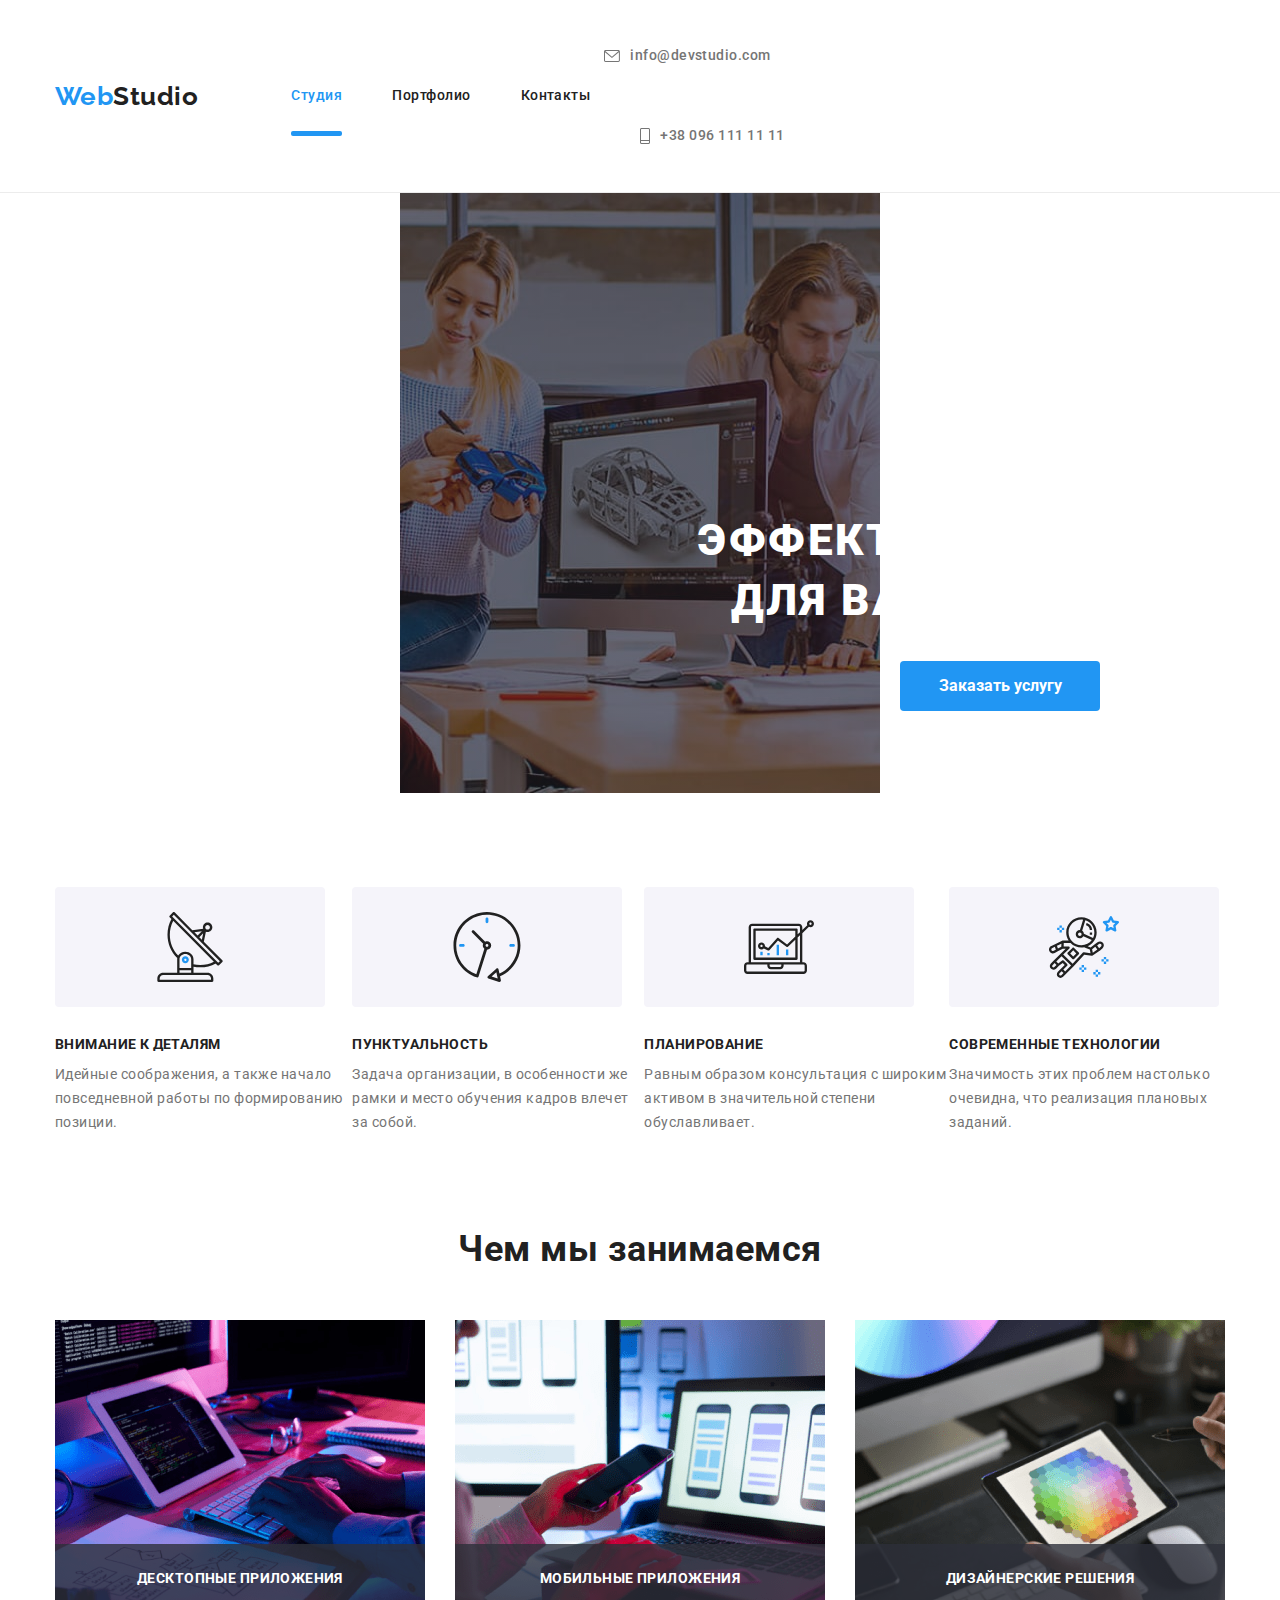
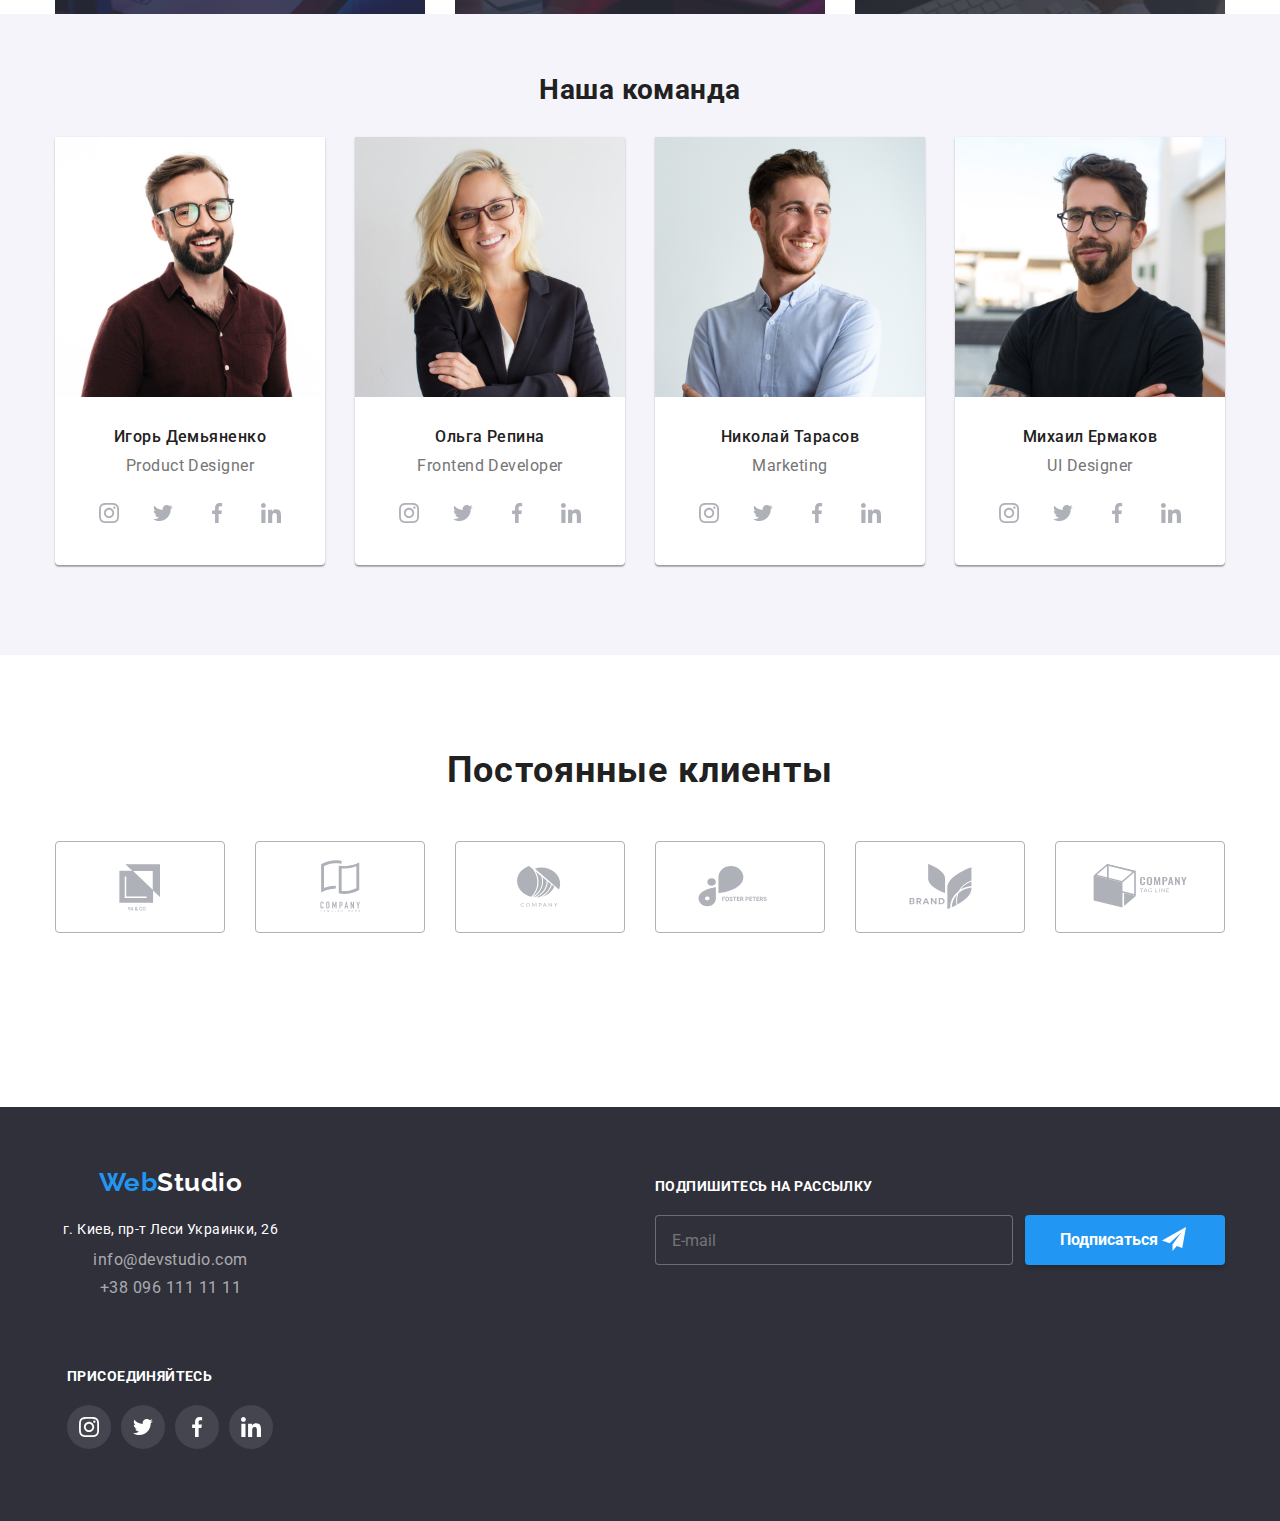
==== commit be7cdb6d: "8дз" ====
--- a/index.html
+++ b/index.html
@@ -32,21 +32,23 @@
                 <li class="nav__item"><a href="" class="nav__link link we">Контакты</a></li>
             </ul>
         </nav>
-
+<div class="nav__group">
         <ul class="nav__list auth list ">
-            <li class="nav__item">
+
+            <li class="nav__item nav__two">
        
                 <a href="mailto:info@devstudio.com" class="nav__link auth link"><svg class="nav__icon mail"  width="16" height="12" >
                     <use href="./img/symbola-defs.svg#icon-envelope-hover"></use>
                 </svg>info@devstudio.com</a>
             </li>
-            <li class="nav__item">
+            <li class="nav__item nav__two">
                
                 <a href="tel:+380961111111" class="nav__link auth link"><svg class="nav__icon phone" width="10" height="16">
                     <use href="./img/symbola-defs.svg#icon-telephon"></use>
                 </svg>+38 096 111 11 11</a>
             </li>
         </ul>
+    </div>
         <button type="button" class="menu-open-btn" data-menu-open> 
             <svg class=""   width="40" height="40">
             <use href="./img/symbola-defs.svg#icon-menu_40px" ></use>
@@ -407,7 +409,8 @@
     <!--как найти нас-->
     <footer class="footer" >
 <div class="container footer__container">
-    <div class="cntainer-footer">
+    <div class="container-footer">
+        <div class="footer__grup">
         <div class="footer__blok">
         <a href="./index.html" class="footer__logo"><span class="nav__logo web">Web</span>Studio</a>
         <address>
@@ -466,6 +469,7 @@
             
         </div>
     </div>
+</div>
         <div class="footer-form__container">
             <p class="footer__paragraph">Подпишитесь на рассылку</p>
             <form  class="footer-form__bid"  autocomplete="off">
--- a/css/main.min.css
+++ b/css/main.min.css
@@ -1 +1 @@
-/*! normalize.css v8.0.1 | MIT License | github.com/necolas/normalize.css */html{line-height:1.15;-webkit-text-size-adjust:100%}body{margin:0}main{display:block}h1{font-size:2em;margin:.67em 0}hr{box-sizing:content-box;height:0;overflow:visible}pre{font-family:monospace,monospace;font-size:1em}a{background-color:rgba(0,0,0,0)}abbr[title]{border-bottom:none;text-decoration:underline;text-decoration:underline dotted}b,strong{font-weight:bolder}code,kbd,samp{font-family:monospace,monospace;font-size:1em}small{font-size:80%}sub,sup{font-size:75%;line-height:0;position:relative;vertical-align:baseline}sub{bottom:-0.25em}sup{top:-0.5em}img{border-style:none}button,input,optgroup,select,textarea{font-family:inherit;font-size:100%;line-height:1.15;margin:0}button,input{overflow:visible}button,select{text-transform:none}button,[type=button],[type=reset],[type=submit]{-webkit-appearance:button}button::-moz-focus-inner,[type=button]::-moz-focus-inner,[type=reset]::-moz-focus-inner,[type=submit]::-moz-focus-inner{border-style:none;padding:0}button:-moz-focusring,[type=button]:-moz-focusring,[type=reset]:-moz-focusring,[type=submit]:-moz-focusring{outline:1px dotted ButtonText}fieldset{padding:.35em .75em .625em}legend{box-sizing:border-box;color:inherit;display:table;max-width:100%;padding:0;white-space:normal}progress{vertical-align:baseline}textarea{overflow:auto}[type=checkbox],[type=radio]{box-sizing:border-box;padding:0}[type=number]::-webkit-inner-spin-button,[type=number]::-webkit-outer-spin-button{height:auto}[type=search]{-webkit-appearance:textfield;outline-offset:-2px}[type=search]::-webkit-search-decoration{-webkit-appearance:none}::-webkit-file-upload-button{-webkit-appearance:button;font:inherit}details{display:block}summary{display:list-item}template{display:none}[hidden]{display:none}:root{--primary-text-color:#757575;--title-text-color:#212121;--accent-color:#2196F3;--color-color:#ffffff;--background-color:#2F303A}button{cursor:pointer;border-radius:4px;display:inline-block}body{background-color:var(--color-color);color:var(--primary-text-color);font-family:Roboto,Raleway,sans-serif;letter-spacing:.03em;margin:0 auto}.container{width:100%;margin:0 auto;padding-left:15px;padding-right:15px}@media screen and (min-width: 450px)and (max-width: 767px){.container{width:480px}}@media screen and (min-width: 768px)and (max-width: 1199px){.container{width:768px}}@media screen and (min-width: 1200px){.container{width:1200px}}h1,h2,h3{font-family:Roboto;color:#212121}ul{list-style:none}a{text-decoration:none}h1,h2,h3,h4,h5,h6,p{margin:0}ul,ol{margin:0;padding-left:0}img{display:block;max-width:100%;height:auto}@media screen and (min-width: 450px)and (max-width: 767px){img{width:450px}}@media screen and (min-width: 768px)and (max-width: 1199px){img{height:374px;width:354px}}.visually-hidden{position:absolute;white-space:nowrap;width:1px;height:1px;overflow:hidden;border:0;padding:0;clip:rect(0 0 0 0);clip-path:inset(50%);margin:-1px}.header{border-bottom:25px;margin:0;border-bottom:1px solid #ececec;position:relative}.header .container.nav{display:flex;padding-top:16px;padding-bottom:16px;align-items:center}@media screen and (min-width: 768px)and (max-width: 1199px){.nav{display:flex;align-items:center}}@media screen and (min-width: 1200px){.nav{display:flex;align-items:center}}.nav__list{display:flex}@media screen and (min-width: 50px)and (max-width: 767px){.nav__list{display:none}}.nav__list .nav__item{margin-right:50px}.nav__list .nav__item:last-child{margin-right:0}.nav__list .link{color:var(--title-text-color);font-weight:500;font-size:14px;line-height:1.14;display:block;padding-top:32px;padding-bottom:32px;transition-property:color;transition-duration:250ms;transition-timing-function:cubic-bezier(0.4, 0, 0.2, 1)}.nav__link.studio::after{content:"";position:absolute;left:0;bottom:0;display:block;width:100%;height:5px;background-color:var(--accent-color);border-radius:2px}.nav__link.studio:hover::after{display:block}.link{position:relative}.nav__link.portfolio::after{content:"";position:absolute;left:0;bottom:0;display:block;width:100%;height:5px;background-color:var(--accent-color);border-radius:2px;opacity:0;transition-property:opacity;transition-duration:250ms;transition-timing-function:cubic-bezier(0.4, 0, 0.2, 1)}.nav__link.we::after{content:"";position:absolute;left:0;bottom:0;display:block;width:100%;height:5px;background-color:var(--accent-color);border-radius:2px;opacity:0;transition-property:opacity;transition-duration:250ms;transition-timing-function:cubic-bezier(0.4, 0, 0.2, 1)}.nav__list .link:hover,.nav__list .link:focus{color:var(--accent-color)}.nav__item .nav__link.studio{color:#2196f3}.nav__list.auth{display:flex;margin-left:auto}@media screen and (min-width: 50px)and (max-width: 767px){.nav__list.auth{display:none}}.nav__link.auth{color:var(--primary-text-color);font-weight:500;font-size:14px;line-height:1.14;padding-top:32px;padding-bottom:32px;display:inline-block;display:flex;align-items:center;justify-content:center;width:100%;height:100%;transition-property:color;transition-duration:250ms;transition-timing-function:cubic-bezier(0.4, 0, 0.2, 1)}.nav__icon.mail{max-width:16px;margin-right:10px;fill:currentColor}.nav__icon.phone{max-width:10px;margin-right:10px;fill:currentColor}.nav__list.auth .nav__item+.nav__item{margin-left:50px}.nav__link.auth:hover,.nav__link.auth:focus{color:var(--accent-color)}.menu-open-btn,.menu-close-btn{display:block;padding:0;border:none;cursor:pointer;background-color:rgba(0,0,0,0);width:40px;height:40px;margin-left:auto;fill:#212121}@media screen and (min-width: 769px){.menu-open-btn,.menu-close-btn{display:none}}.menu-open-btn:focus,.menu-open-btn:hover,.menu-close-btn:focus,.menu-close-btn:hover{fill:var(--accent-color)}.menu-close-btn{margin-bottom:0;margin-left:auto;transition:fill 250ms cubic-bezier(0.4, 0, 0.2, 1),color 250ms cubic-bezier(0.4, 0, 0.2, 1)}.mob-menu{position:fixed;top:0;left:0;background-color:#fff;box-shadow:0px 4px 8px rgba(0,0,0,.04),0px 2px 4px rgba(0,0,0,.08),0px 1px 3px rgba(0,0,0,.16);width:100%;height:100%;z-index:6;padding:21px 25px 48px 40px}@media screen and (min-width: 769px){.mob-menu{display:none}}.mob-menu .mob-menu__conteiner{height:100%;display:flex;flex-direction:column;justify-content:space-between;overflow-y:auto}.mob-menu{opacity:1}.mob-menu.is-hidden{opacity:0;pointer-events:none;visibility:hidden}.mob-menu__item{font-family:"Roboto";font-style:normal;font-weight:500;font-size:40px;line-height:1.18;letter-spacing:.02em;margin-bottom:36px}.mob-menu__item:last-child{margin-bottom:0}.mob-menu__studio{color:#2196f3}.mob-menu__portfolio{margin-bottom:32px;color:#212121}.mob-menu__we{color:#212121}.mob__list{display:inline-block}.mob__link.mob__auth{display:block;margin-bottom:32px}.mob__auvto{margin-bottom:64px}.mob__auth{font-size:34px;color:#2196f3}.mob__email{font-size:28px;color:#757575}.mob__link{font-family:"Roboto";font-style:normal;font-weight:500;line-height:1.1764705882;letter-spacing:.02em}.mob-social__list{display:flex;flex-wrap:nowrap}.mob-social__item:last-child{margin-right:0}.mob-social__item{padding-right:10px;position:relative;border-right:1px solid rgba(33,33,33,.2);margin-left:10px}.mob-social__link::after{content:"";padding-right:10px;position:absolute}.mob-social__item:last-child{border-right:none}.mob-social__item:nth-child(1){margin-left:10px}.mob-social__link{font-family:"Roboto";font-style:normal;font-weight:500;font-size:18px;line-height:1.22;letter-spacing:.02em;color:#2196f3}.section{max-width:480px;height:400px;margin-left:auto;margin-right:auto;background-color:#2f303a;background-image:linear-gradient(rgba(47, 48, 58, 0.4), rgba(47, 48, 58, 0.4)),url(../img/Img-min.jpg);background-repeat:no-repeat;background-position:center;background-size:cover;color:var(--color-color);text-align:center}@media screen and (min-width: 1200px){.section{width:1200px;padding:200px 0;height:600px}}@media screen and (min-width: 768px)and (max-width: 1199px){.section{width:768px}}.section__title{color:var(--color-color);margin-bottom:30px;text-align:center;max-width:360px;font-weight:900;font-size:26px;line-height:1.36;text-transform:uppercase;letter-spacing:.06em;margin-left:auto;margin-right:auto;padding-top:118px}@media screen and (min-width: 1200px){.section__title{font-size:44px;max-width:698px}}@media screen and (max-width: 450px){.section__title{max-width:360px;line-height:1.61}}.backdrop{position:fixed;top:0;left:0;width:100%;height:100%;z-index:5;background-color:rgba(33,33,33,.5);opacity:1;transition:opacity 250ms cubic-bezier(0.4, 0, 0.2, 1),visibility 250ms cubic-bezier(0.4, 0, 0.2, 1)}.backdrop.is-hidden{opacity:0;pointer-events:none;visibility:hidden}.modal{position:absolute;top:50%;left:50%;transform:translate(-50%, -50%);width:528px;height:581px;background-color:var(--color-color);border-radius:4px;padding:40px}.modal__icon{width:11px;height:11px;justify-content:center;align-content:center;transition:fill 250ms cubic-bezier(0.4, 0, 0.2, 1)}.modal__icon:hover,.modal__icon:focus{fill:#2196f3}.button__primary{display:inline-block;cursor:pointer;color:var(--color-color);background-color:var(--accent-color);border:0 solid rgba(0,0,0,0);font-family:"Roboto";font-weight:700;font-size:16px;line-height:1.9;padding:10px 32px 10px 32px;min-width:200px;border:0px solid rgba(0,0,0,0);transition:background-color 250ms cubic-bezier(0.4, 0, 0.2, 1),color 250ms cubic-bezier(0.4, 0, 0.2, 1)}.button__primary:hover,.button__primary:focus{color:var(--title-text-color);background-color:#f5f4fa}.modal__botton{width:30px;height:30px;position:absolute;right:.66%;top:.66%;transform:translate(-0.66%, -0.66%);background-color:var(--color-color);border-radius:50%;border:1px solid rgba(0,0,0,.1)}.form__button{background:#188ce8;box-shadow:0px 4px 4px rgba(0,0,0,.15);border-radius:4px;display:inline-block;cursor:pointer;color:var(--color-color);background-color:var(--accent-color);border:0 solid rgba(0,0,0,0);font-family:"Roboto";font-weight:700;font-size:16px;line-height:1.9;padding:10px 55px 10px 56px;min-width:200px;border:0px solid rgba(0,0,0,0);transition:background-color 250ms cubic-bezier(0.4, 0, 0.2, 1),color 250ms cubic-bezier(0.4, 0, 0.2, 1)}.footer__button{background:#188ce8;box-shadow:0px 4px 4px rgba(0,0,0,.15);border-radius:4px;display:inline-block;cursor:pointer;color:var(--color-color);background-color:var(--accent-color);border:0 solid rgba(0,0,0,0);font-family:"Roboto";font-weight:700;font-size:16px;line-height:1.9;padding:10px 62px 10px 29px;min-width:200px;border:0px solid rgba(0,0,0,0);transition:background-color 250ms cubic-bezier(0.4, 0, 0.2, 1),color 250ms cubic-bezier(0.4, 0, 0.2, 1);width:200px;height:50px;position:relative;margin-left:12px}@media screen and (min-width: 450px)and (max-width: 767px){.footer__button{margin-left:125px}}@media screen and (min-width: 768px)and (max-width: 1199px){.footer__button{margin-left:276px}}@media screen and (max-width: 450px){.footer__button{max-width:200px}}.footer__button-icon{position:absolute;display:flex;height:24px;width:120%;margin-top:2px;margin-bottom:7px}.project__button{cursor:pointer;color:var(--title-text-color);background-color:#eee;border:0 solid rgba(0,0,0,0);font-family:"Roboto",sans-serif;font-style:normal;font-weight:500;font-size:16px;line-height:1.62;letter-spacing:.03em;padding:6px 22px 6px 22px;transition:background-color 250ms cubic-bezier(0.4, 0, 0.2, 1),color 250ms cubic-bezier(0.4, 0, 0.2, 1),box-shadow 250ms cubic-bezier(0.4, 0, 0.2, 1)}.project__button:hover,.project__button:focus{color:var(--color-color);background-color:var(--accent-color);box-shadow:0px 4px 4px rgba(0,0,0,.15),0px 2px 2px rgba(0,0,0,.15)}.project__button.blue{background-color:var(--accent-color);color:var(--color-color)}textarea{resize:none;width:448px;height:120px;padding:0;border:0;outline:none;display:block}input{border:1px solid rgba(33,33,33,.2);border-radius:4px;outline:none}.form__title{width:100%;font-family:"Roboto";font-style:normal;font-weight:700;font-size:20px;line-height:1.15;text-align:center;letter-spacing:.03em;color:#212121;margin-bottom:12px}.form__label-comment{display:flex;text-align:left;margin-bottom:4px}.form__label{text-align:left;margin-bottom:4px}.form__container{font-family:"Roboto";font-style:normal;font-weight:400;font-size:12px;line-height:1.17;letter-spacing:.01em;color:#757575;display:block}.form__name{margin-bottom:10px;display:flex;flex-direction:column;transition:transform 250ms cubic-bezier(0.4, 0, 0.2, 1);cursor:pointer;position:relative}.form__name input:focus,.form__textarea-placeholder:focus{border:1px solid #2196f3}.form__textarea{width:448px}.form__textarea-placeholder:hover,.form__name input:hover{border:1px solid #2196f3}.form__textarea-placeholder{border:1px solid rgba(33,33,33,.2);border-radius:4px;transition:border 250ms cubic-bezier(0.4, 0, 0.2, 1)}.form__textarea .form__textarea-placeholder{padding:12px 16px 12px 16px}.form__text-treaty{color:#2196f3;transition:color 250ms cubic-bezier(0.4, 0, 0.2, 1)}.form__text{font-size:14px;margin-left:8px;line-height:1.71;letter-spacing:.03em}.form__text-treaty{position:relative}.form__text a::before{content:"";bottom:2px;left:0;position:absolute;width:100%;height:1px;background-color:#2196f3}.form__name input{height:40px;padding-left:42px;padding-top:12px;padding-bottom:12px}.form__icon{position:absolute;top:70%;left:14px;display:inline-block;width:18px;height:18px;transform:translateY(-70%);fill:#212121;transition-property:fill;transition-duration:250ms;transition-timing-function:cubic-bezier(0.4, 0, 0.2, 1)}input:hover+.form__icon,input:focus+.form__icon{fill:#2196f3}.form__icon-check{display:inline-block;background-color:var(--color-color);width:16px;height:15px;left:4px;position:absolute;border:1px solid #212121;align-items:center;justify-content:center;margin-right:7px}.checkbox:checked+.form__icon-check{background-color:#2196f3}.form__checkbox{position:relative;margin-bottom:30px;margin-top:25px}.checkbox{left:0}.form__checkbox{text-align:center;display:inline-block;display:flex;align-items:center;justify-content:center;margin-top:20px;width:100%}.form__icon-checkbox{width:11px;height:8px;margin-right:7px;margin-left:0;padding-left:0}.nav__logo.top{margin-right:93px;padding-top:24px;padding-bottom:24px}.nav__logo.web{color:var(--accent-color);font-family:"Raleway";font-style:normal;font-weight:700;font-size:26px;line-height:1.19}.nav__logo.heder{color:var(--title-text-color);font-family:"Raleway";font-style:normal;font-weight:700;font-size:26px;line-height:1.19}.footer__logo{text-decoration:none;font-family:"Raleway",sans-serif;font-weight:700;font-size:26px;line-height:1.19;color:var(--color-color)}@media screen and (max-width: 1199px){.footer__logo{text-align:center;font-size:24px;line-height:1.16;letter-spacing:.03em}}.section-list{color:var(--primary-text-color)}.section-list .content__title{color:var(--title-text-color);text-transform:uppercase}.project{padding-top:60px;padding-bottom:60px}@media screen and (min-width: 1200px){.project{padding-top:94px;padding-bottom:94px}}.project__list{display:flex;flex-wrap:wrap;align-items:center;gap:15px 8px;margin-bottom:40px}@media screen and (max-width: 769px){.project__list{flex-wrap:wrap}}@media screen and (min-width: 769px){.project__list{margin-bottom:30px}}@media screen and (min-width: 1200px){.project__list{margin-bottom:50px;justify-content:center}}.gallery__box{display:flex}.gallery{display:flex;flex-wrap:wrap;gap:30px}@media screen and (min-width: 1199px){.gallery>.gallery__item{flex-basis:calc((100% - 90px)/3);margin-left:30px;margin-top:30px;border-bottom:1px solid #eee}}.gallery:nth-child(n+7){margin-bottom:0}.gallery__link{display:inline-block;transition-property:box-shadow;transition-duration:250ms;transition-timing-function:cubic-bezier(0.4, 0, 0.2, 1)}.gallery__link:hover,.gallery__link:focus{box-shadow:0px 1px 1px rgba(0,0,0,.12),1px 4px 4px rgba(0,0,0,.06),1px 4px 6px rgba(0,0,0,.16);transition:box-shadow 250ms cubic-bezier(0.4, 0, 0.2, 1)}.gallery__link:hover .gallery__paragraph{transform:translateY(0);opacity:1}.gallery__help{padding:20px 24px 20px 24px}.gallery__text{color:var(--title-text-color);font-weight:700;font-size:18px;line-height:2;letter-spacing:.06em;margin-bottom:4px}.gallery__paragraph-portfolio{color:var(--primary-text-color);font-size:16px;line-height:1.9}.gallery__conteiner{position:relative;overflow:hidden}.gallery__paragraph{position:absolute;display:block;width:100%;height:100%;top:0;text-align:left;left:0;font-family:"Roboto";font-style:normal;font-weight:400;font-size:18px;line-height:1.56;letter-spacing:.03em;color:#fff;background-color:rgba(33,150,243,.9);padding:63px 24px;transform:translateY(100%);transition:transform 250ms cubic-bezier(0.4, 0, 0.2, 1)}.cntainer-footer{margin-left:auto;margin-right:auto;width:100%}@media screen and (max-width: 1199px){.cntainer-footer{padding-top:60px}}@media screen and (min-width: 768px)and (max-width: 1199px){.cntainer-footer{display:flex}}@media screen and (min-width: 1200px){.cntainer-footer{display:flex}}.footer{background-color:var(--background-color)}@media screen and (min-width: 1200px){.footer{padding-top:60px;padding-bottom:60px}}.footer__blok{margin-bottom:60px;text-align:center}@media screen and (max-width: 450px)and (max-width: 767px){.footer__blok{text-align:-webkit-center;margin-bottom:60px;margin-right:0;flex-wrap:wrap}}@media screen and (min-width: 768px)and (max-width: 1199px){.footer__blok{text-align:center;width:fit-content;margin-left:61px}}@media screen and (min-width: 1200px){.footer__blok{margin-right:70px}}@media screen and (min-width: 1200px){.footer__container{display:flex;align-items:baseline}}@media screen and (max-width: 767px){.footer__social{text-align:center}}@media screen and (min-width: 768px)and (max-width: 1199px){.footer__social{margin-left:165px}}@media screen and (min-width: 1200px){.footer__social{display:inline-block;padding:12px}}.footer__paragraph{font-weight:700;font-size:14px;line-height:1.14;letter-spacing:.03em;text-transform:uppercase;color:var(--color-color);margin-bottom:20px}@media screen and (min-width: 450px)and (max-width: 767px){.footer__paragraph{text-align:center}}@media screen and (min-width: 768px)and (max-width: 1199px){.footer__paragraph{text-align:center}}.footer__list-social{display:flex;justify-content:center}@media screen and (min-width: 450px)and (max-width: 767px){.footer__list-social{margin-bottom:60px}}@media screen and (min-width: 768px)and (max-width: 1199px){.footer__list-social{margin-bottom:60px}}@media screen and (max-width: 450px){.footer__list-social{margin-bottom:60px}}.footer__item{width:44px;height:44px}.footer__item:not(:last-child){margin-right:10px}.footer__link{background-color:rgba(255,255,255,.1);width:100%;height:100%;display:flex;border-radius:50%;justify-content:center;align-items:center;transition-property:background-color;transition-duration:250ms;transition-timing-function:cubic-bezier(0.4, 0, 0.2, 1)}.footer__link:hover,.footer__link:focus{background-color:var(--accent-color)}.footer__icon{fill:var(--color-color)}@media screen and (max-width: 450px){.footer-form__container{text-align:center}}@media screen and (min-width: 1200px){.footer-form__container{margin-left:93px}}.footer__input{display:inline-block;height:50px;color:#fff;background-color:var(--background-color);border:1px solid rgba(255,255,255,.3);font-size:16px}@media screen and (max-width: 767px){.footer__input{margin-bottom:20px;max-width:450px;height:50px;width:450px;height:50px}}@media screen and (max-width: 450px){.footer__input{width:100%}}@media screen and (min-width: 768px)and (max-width: 1199px){.footer__input{margin-bottom:20px;margin-left:151px;width:450px}}@media screen and (min-width: 1200px){.footer__input{width:358px}}.footer__input:focus{border:1px solid var(--color-color)}@media screen and (min-width: 1200px){.footer-form__bid{display:flex}}.footer-form__bid .footer__input{padding-left:16px}.footer-form__more{right:0;padding-bottom:60px}.address__item{margin-top:20px;width:231px}@media screen and (min-width: 450px)and (max-width: 767px){.address__list{margin-left:109px}}.address__item:not(:first-child){margin-top:9px}.address__link.map{font-weight:400;font-size:14px;line-height:1.71;letter-spacing:.03em;font-style:normal;color:var(--color-color);transition-property:color;transition-duration:250ms;transition-timing-function:cubic-bezier(0.4, 0, 0.2, 1)}.address__link.map:hover,.address__link.map:focus{color:var(--accent-color)}.address__link.contact{font-style:normal;color:rgba(255,255,255,.6);transition-property:color;transition-duration:250ms;transition-timing-function:cubic-bezier(0.4, 0, 0.2, 1)}.address__link.contact:hover,.address__link.contact:focus{color:var(--accent-color)}.section-list{padding:60px 0}@media screen and (min-width: 1200px){.section-list{padding:94px 0}}.content{display:flex}@media screen and (min-width: 768px)and (max-width: 1199px){.content{display:flex;flex-wrap:wrap}}@media screen and (min-width: 1200px){.container .content{display:flex;flex-wrap:nowrap}}@media screen and (min-width: 1200px){.container{width:1200px;padding-bottom:0}}.content{display:flex;flex-wrap:wrap}@media screen and (min-width: 768px)and (max-width: 1199px){.content{margin-left:auto;margin-right:auto}}.team__photo:last-child(-n+2){margin-bottom:0}.team__photo{margin-bottom:30px}@media screen and (min-width: 768px)and (max-width: 1199px){.team__photo{margin-right:30px}}@media screen and (min-width: 450px)and (max-width: 767px){.content__item{width:100%}}.content__title{width:320px;margin-bottom:10px;align-items:center;max-height:120px;border-radius:4px;font-weight:700;font-size:14px;line-height:1.14;letter-spacing:.03em}@media screen and (min-width: 450px)and (max-width: 767px){.content__title{width:450px}}@media screen and (min-width: 768px)and (max-width: 1199px){.content__title{width:354px}}@media screen and (min-width: 1200px){.content__title{width:270px;align-items:left}}.content__icon{max-width:70px;max-height:70px}.content__picture{width:100%;height:100%;background-color:#f5f4fa;display:flex;align-items:center;justify-content:center;height:120px;border-radius:4px;margin-bottom:30px}@media screen and (min-width: 450px)and (max-width: 767px){.content__picture{max-width:450px;margin-top:30px;height:120px}}@media screen and (min-width: 768px)and (max-width: 1199px){.content__picture{max-width:354px;display:flex}}@media screen and (min-width: 1200px){.content__picture{max-width:270px}}.content__paragraph{color:var(--primary-text-color);font-weight:400;font-size:14px;line-height:1.7}@media screen and (min-width: 450px)and (max-width: 767px){.content__paragraph{min-width:450px}}@media screen and (min-width: 768px)and (max-width: 1199px){.content__paragraph{width:354px}}@media screen and (min-width: 50px)and (max-width: 1199px){.photo{position:absolute;white-space:nowrap;width:1px;height:1px;overflow:hidden;border:0;padding:0;clip:rect(0 0 0 0);clip-path:inset(50%);margin:-1px}}.photo .photo__title{color:var(--title-text-color);font-weight:700;font-size:36px;line-height:1.17;text-align:center;margin-bottom:50px}.photo__title{margin:0px}.photo__list{display:flex;flex-wrap:nowrap;margin-left:-30px;margin-top:-30px}.photo__list .photo__item{flex-basis:calc((100% - 90px)/3);margin-left:30px;margin-top:30px}.photo__item:nth-child(n+3){margin-right:0}.photo__item{position:relative}@media screen and (min-width: 1200px){.photo__item img{max-width:370px}}.photo__paragraph{display:flex;align-items:center;justify-content:center;width:370px;height:70px;background-color:rgba(45,48,58,.8);position:absolute;text-align:center;bottom:0;font-family:"Roboto";font-style:normal;font-weight:700;font-size:14px;line-height:1.14;letter-spacing:.03em;text-transform:uppercase;color:var(--color-color)}.team__title{color:var(--title-text-color);font-weight:700;font-size:28px;line-height:1.17;text-align:center;margin-bottom:30px}.team{background-color:#f5f4fa;text-align:center;padding-top:60px;padding-bottom:60px}@media screen and (min-width: 768px)and (max-width: 1199px){.img-people{display:flex;flex-wrap:wrap}}@media screen and (min-width: 1200px){.img-people{display:flex;flex-wrap:nowrap}}.team__item-people{background-color:#fff;background:#fff;box-shadow:0px 1px 3px rgba(0,0,0,.12),0px 1px 1px rgba(0,0,0,.14),0px 2px 1px rgba(0,0,0,.2);border-radius:0px 0px 4px 4px}@media screen and (min-width: 1200px){.team__item-people{margin-right:30px}}.team__photo:last-child(-n+2){margin-bottom:0}.team__photo{margin-bottom:30px}@media screen and (min-width: 768px)and (max-width: 1199px){.team__photo{margin-right:30px}}@media screen and (max-width: 1200px){.team__photo:nth-child(2n){margin-right:0}}.team__item-people:nth-child(4n){margin-right:0}.team__item-people .team__container{padding-top:30px;padding-bottom:30px}.team__container .team__paragraph{font-family:"Roboto";font-style:normal;font-weight:400;font-size:16px;line-height:1.19;text-align:center;letter-spacing:.03em;margin-bottom:16px}.team__container .team__title-text{font-family:"Roboto";font-style:normal;font-weight:500;font-size:16px;line-height:1.19;text-align:center;letter-spacing:.03em;margin-bottom:10px;margin-top:0}.team__item{width:44px;height:44px;margin-right:10px}.team__item:last-child{margin-right:0}.team__link{width:100%;height:100%;background-color:#fff;border-radius:50%;display:flex;align-items:center;justify-content:center;transition-property:background-color;transition-duration:250ms;transition-timing-function:cubic-bezier(0.4, 0, 0.2, 1)}.team__icon{width:20px;height:20px;fill:#afb1b8;transition-property:fill;transition-duration:250ms;transition-timing-function:cubic-bezier(0.4, 0, 0.2, 1)}.team__link:hover,.team__link:focus{background-color:var(--accent-color)}.team__link:hover .team__icon,.team__link:focus .team__icon{fill:var(--color-color)}.team__list{display:flex;justify-content:center}.company__clients{padding-top:94px;padding-bottom:94px}@media screen and (max-width: 450px){.company__clients{padding-top:60px;padding-bottom:60px}}@media screen and (min-width: 450px)and (max-width: 767px){.company__clients{padding-top:60px;padding-bottom:60px}}.company__title{display:flex;flex-wrap:wrap;justify-content:center}.company__regular{margin-bottom:30px}.company__regular:last-child{margin-bottom:0px}.company__title{font-family:"Roboto";font-style:normal;font-weight:700;font-size:36px;line-height:1.17;text-align:center;letter-spacing:.03em;color:var(--title-text-color)}@media screen and (max-width: 450px){.company__title{font-size:28px}}@media screen and (min-width: 450px)and (max-width: 767px){.company__title{font-size:28px}}@media screen and (min-width: 768px)and (max-width: 1199px){.company__title{margin-bottom:50px}}@media screen and (min-width: 1200px){.company__title{margin-bottom:50px}}.compani__item{width:210px;height:92px}@media screen and (max-width: 450px){.compani__item{margin-bottom:30px;font-size:28px}.compani__item .compani__item:last-child{margin-right:0px}.compani__item .compani__link:last-child{margin-bottom:0}}@media screen and (min-width: 450px)and (max-width: 767px){.compani__item{font-size:28px}}.compani__item:nth-child(2n+1){margin-bottom:30px}@media screen and (min-width: 450px)and (max-width: 767px){.compani__item:nth-child(2n+1){margin-right:30px}.compani__item:nth-child(n+5){margin-bottom:0px}}@media screen and (min-width: 768px)and (max-width: 1199px){.compani__item:nth-child(-n+5){margin-right:30px}.compani__item:nth-child(3n+3){margin-right:0px}}@media screen and (min-width: 1200px){.compani__item{width:170px;margin-right:30px}.compani__item:last-child{margin-right:0px}}.company__link{width:100%;height:100%;background-color:var(--color-color);display:flex;align-items:center;justify-content:center;border:1px solid #afb1b8;border-radius:4px;transition-property:background-color;transition-duration:250ms;transition-timing-function:cubic-bezier(0.4, 0, 0.2, 1)}.company__link:hover,.company__link:focus{border-color:var(--accent-color)}.company__link:hover .company__icon,.company__link:focus .company__icon{fill:var(--accent-color)}.company__icon{fill:#afb1b8;transition-property:fill;transition-duration:250ms;transition-timing-function:cubic-bezier(0.4, 0, 0.2, 1)}/*# sourceMappingURL=main.min.css.map */+/*! normalize.css v8.0.1 | MIT License | github.com/necolas/normalize.css */html{line-height:1.15;-webkit-text-size-adjust:100%}body{margin:0}main{display:block}h1{font-size:2em;margin:.67em 0}hr{box-sizing:content-box;height:0;overflow:visible}pre{font-family:monospace,monospace;font-size:1em}a{background-color:rgba(0,0,0,0)}abbr[title]{border-bottom:none;text-decoration:underline;text-decoration:underline dotted}b,strong{font-weight:bolder}code,kbd,samp{font-family:monospace,monospace;font-size:1em}small{font-size:80%}sub,sup{font-size:75%;line-height:0;position:relative;vertical-align:baseline}sub{bottom:-0.25em}sup{top:-0.5em}img{border-style:none}button,input,optgroup,select,textarea{font-family:inherit;font-size:100%;line-height:1.15;margin:0}button,input{overflow:visible}button,select{text-transform:none}button,[type=button],[type=reset],[type=submit]{-webkit-appearance:button}button::-moz-focus-inner,[type=button]::-moz-focus-inner,[type=reset]::-moz-focus-inner,[type=submit]::-moz-focus-inner{border-style:none;padding:0}button:-moz-focusring,[type=button]:-moz-focusring,[type=reset]:-moz-focusring,[type=submit]:-moz-focusring{outline:1px dotted ButtonText}fieldset{padding:.35em .75em .625em}legend{box-sizing:border-box;color:inherit;display:table;max-width:100%;padding:0;white-space:normal}progress{vertical-align:baseline}textarea{overflow:auto}[type=checkbox],[type=radio]{box-sizing:border-box;padding:0}[type=number]::-webkit-inner-spin-button,[type=number]::-webkit-outer-spin-button{height:auto}[type=search]{-webkit-appearance:textfield;outline-offset:-2px}[type=search]::-webkit-search-decoration{-webkit-appearance:none}::-webkit-file-upload-button{-webkit-appearance:button;font:inherit}details{display:block}summary{display:list-item}template{display:none}[hidden]{display:none}:root{--primary-text-color:#757575;--title-text-color:#212121;--accent-color:#2196F3;--color-color:#ffffff;--background-color:#2F303A}button{cursor:pointer;border-radius:4px;display:inline-block}body{background-color:var(--color-color);color:var(--primary-text-color);font-family:Roboto,Raleway,sans-serif;letter-spacing:.03em;margin:0 auto}.container{width:100%;margin:0 auto;padding-left:15px;padding-right:15px}@media screen and (min-width: 450px)and (max-width: 767px){.container{width:480px}}@media screen and (min-width: 768px)and (max-width: 1199px){.container{width:768px}}@media screen and (min-width: 1200px){.container{width:1200px}}h1,h2,h3{font-family:Roboto;color:#212121}ul{list-style:none}a{text-decoration:none}h1,h2,h3,h4,h5,h6,p{margin:0}ul,ol{margin:0;padding-left:0}img{display:block;max-width:100%;height:auto}@media screen and (min-width: 450px)and (max-width: 767px){img{width:450px}}@media screen and (min-width: 768px)and (max-width: 1199px){img{height:374px;width:354px}}.visually-hidden{position:absolute;white-space:nowrap;width:1px;height:1px;overflow:hidden;border:0;padding:0;clip:rect(0 0 0 0);clip-path:inset(50%);margin:-1px}.header{border-bottom:25px;margin:0;border-bottom:1px solid #ececec;position:relative}.header .container.nav{display:flex;padding-top:16px;padding-bottom:16px;align-items:center}@media screen and (min-width: 768px)and (max-width: 1199px){.nav{display:flex;align-items:center}}@media screen and (min-width: 1200px){.nav{display:flex;align-items:center}}.nav__list{display:flex;margin-right:84px}@media screen and (min-width: 50px)and (max-width: 767px){.nav__list{display:none}}.nav__list:last-child{margin-right:0}.nav__list .nav__item{margin-right:50px}.nav__list .nav__item:last-child{margin-right:0}.nav__list .link{color:var(--title-text-color);font-weight:500;font-size:14px;line-height:1.14;display:block;padding-top:32px;padding-bottom:32px;transition-property:color;transition-duration:250ms;transition-timing-function:cubic-bezier(0.4, 0, 0.2, 1)}.nav__link.studio::after{content:"";position:absolute;left:0;bottom:0;display:block;width:100%;height:5px;background-color:var(--accent-color);border-radius:2px}.nav__link.studio:hover::after{display:block}.link{position:relative}.nav__link.portfolio::after{content:"";position:absolute;left:0;bottom:0;display:block;width:100%;height:5px;background-color:var(--accent-color);border-radius:2px;opacity:0;transition-property:opacity;transition-duration:250ms;transition-timing-function:cubic-bezier(0.4, 0, 0.2, 1)}.nav__link.we::after{content:"";position:absolute;left:0;bottom:0;display:block;width:100%;height:5px;background-color:var(--accent-color);border-radius:2px;opacity:0;transition-property:opacity;transition-duration:250ms;transition-timing-function:cubic-bezier(0.4, 0, 0.2, 1)}.nav__list .link:hover,.nav__list .link:focus{color:var(--accent-color)}.nav__item .nav__link.studio{color:#2196f3}.auth .nav__two{margin-left:0;margin-right:0}.nav__group>.nav__item{margin-left:0;margin-right:0}.nav__list.auth{display:flex;margin-left:auto}@media screen and (min-width: 50px)and (max-width: 767px){.nav__list.auth{display:none}}@media screen and (min-width: 768px){.nav__list.auth{display:inline-block}}.nav__link.auth{color:var(--primary-text-color);font-weight:500;font-size:14px;line-height:1.14;padding-top:32px;padding-bottom:32px;display:inline-block;display:flex;align-items:center;justify-content:center;width:100%;height:100%;transition-property:color;transition-duration:250ms;transition-timing-function:cubic-bezier(0.4, 0, 0.2, 1)}.nav__icon.mail{max-width:16px;margin-right:10px;fill:currentColor}.nav__icon.phone{max-width:10px;margin-right:10px;fill:currentColor}.nav__list.auth .nav__item+.nav__item{margin-left:50px}@media screen and (min-width: 768px)and (max-width: 1199px){.nav__list.auth .nav__item+.nav__item{margin-left:0}}.nav__link.auth:hover,.nav__link.auth:focus{color:var(--accent-color)}.menu-open-btn,.menu-close-btn{display:block;padding:0;border:none;cursor:pointer;background-color:rgba(0,0,0,0);width:40px;height:40px;margin-left:auto;fill:#212121}@media screen and (min-width: 769px){.menu-open-btn,.menu-close-btn{display:none}}.menu-open-btn:focus,.menu-open-btn:hover,.menu-close-btn:focus,.menu-close-btn:hover{fill:var(--accent-color)}.menu-close-btn{margin-bottom:0;margin-left:auto;transition:fill 250ms cubic-bezier(0.4, 0, 0.2, 1),color 250ms cubic-bezier(0.4, 0, 0.2, 1)}.mob-menu{position:fixed;top:0;left:0;background-color:#fff;box-shadow:0px 4px 8px rgba(0,0,0,.04),0px 2px 4px rgba(0,0,0,.08),0px 1px 3px rgba(0,0,0,.16);width:100%;height:100%;z-index:6;padding:21px 25px 48px 40px}@media screen and (min-width: 769px){.mob-menu{display:none}}.mob-menu .mob-menu__conteiner{height:100%;display:flex;flex-direction:column;justify-content:space-between;overflow-y:auto}.mob-menu{opacity:1}.mob-menu.is-hidden{opacity:0;pointer-events:none;visibility:hidden}.mob-menu__item{font-family:"Roboto";font-style:normal;font-weight:500;font-size:40px;line-height:1.18;letter-spacing:.02em;margin-bottom:36px}.mob-menu__item:last-child{margin-bottom:0}.mob-menu__studio{color:#2196f3}.mob-menu__portfolio{margin-bottom:32px;color:#212121}.mob-menu__we{color:#212121}.mob__list{display:inline-block}.mob__link.mob__auth{display:block;margin-bottom:32px}.mob__auvto{margin-bottom:64px}.mob__auth{font-size:34px;color:#2196f3}.mob__email{font-size:28px;color:#757575}.mob__link{font-family:"Roboto";font-style:normal;font-weight:500;font-size:34px;line-height:1.1764705882;letter-spacing:.02em}.mob-social__list{display:flex;flex-wrap:nowrap}@media screen and (max-width: 449px){.mob-social__list{flex-wrap:wrap;font-size:30px}}.mob-social__item:last-child{margin-right:0}.mob-social__item{padding-right:10px;position:relative;border-right:1px solid rgba(33,33,33,.2);margin-left:10px}.mob-social__link::after{content:"";padding-right:10px;position:absolute}.mob-social__item:last-child{border-right:none}.mob-social__item:nth-child(1){margin-left:10px}.mob-social__link{font-family:"Roboto";font-style:normal;font-weight:500;font-size:18px;line-height:1.22;letter-spacing:.02em;color:#2196f3}.section{max-width:480px;height:400px;margin-left:auto;margin-right:auto;background-color:#2f303a;background-image:linear-gradient(rgba(47, 48, 58, 0.4), rgba(47, 48, 58, 0.4)),url(../img/Img-min.jpg);background-repeat:no-repeat;background-position:center;background-size:cover;color:var(--color-color);text-align:center}@media screen and (min-width: 1200px){.section{width:1200px;padding:200px 0;height:600px}}@media screen and (min-width: 768px)and (max-width: 1199px){.section{width:768px}}.section__title{color:var(--color-color);margin-bottom:30px;text-align:center;max-width:360px;font-weight:900;font-size:26px;line-height:1.36;text-transform:uppercase;letter-spacing:.06em;margin-left:auto;margin-right:auto;padding-top:118px}@media screen and (min-width: 1200px){.section__title{font-size:44px;max-width:698px}}@media screen and (max-width: 450px){.section__title{max-width:360px;line-height:1.61}}.backdrop{position:fixed;top:0;left:0;width:100%;height:100%;z-index:5;background-color:rgba(33,33,33,.5);opacity:1;transition:opacity 250ms cubic-bezier(0.4, 0, 0.2, 1),visibility 250ms cubic-bezier(0.4, 0, 0.2, 1)}.backdrop.is-hidden{opacity:0;pointer-events:none;visibility:hidden}.modal{position:absolute;top:50%;left:50%;transform:translate(-50%, -50%);width:528px;height:581px;background-color:var(--color-color);border-radius:4px;padding:40px}.modal__icon{width:11px;height:11px;justify-content:center;align-content:center;transition:fill 250ms cubic-bezier(0.4, 0, 0.2, 1)}.modal__icon:hover,.modal__icon:focus{fill:#2196f3}.button__primary{display:inline-block;cursor:pointer;color:var(--color-color);background-color:var(--accent-color);border:0 solid rgba(0,0,0,0);font-family:"Roboto";font-weight:700;font-size:16px;line-height:1.9;padding:10px 32px 10px 32px;min-width:200px;border:0px solid rgba(0,0,0,0);transition:background-color 250ms cubic-bezier(0.4, 0, 0.2, 1),color 250ms cubic-bezier(0.4, 0, 0.2, 1)}.button__primary:hover,.button__primary:focus{color:var(--title-text-color);background-color:#f5f4fa}.modal__botton{width:30px;height:30px;position:absolute;right:.66%;top:.66%;transform:translate(-0.66%, -0.66%);background-color:var(--color-color);border-radius:50%;border:1px solid rgba(0,0,0,.1)}.form__button{background:#188ce8;box-shadow:0px 4px 4px rgba(0,0,0,.15);border-radius:4px;display:inline-block;cursor:pointer;color:var(--color-color);background-color:var(--accent-color);border:0 solid rgba(0,0,0,0);font-family:"Roboto";font-weight:700;font-size:16px;line-height:1.9;padding:10px 55px 10px 56px;min-width:200px;border:0px solid rgba(0,0,0,0);transition:background-color 250ms cubic-bezier(0.4, 0, 0.2, 1),color 250ms cubic-bezier(0.4, 0, 0.2, 1)}.footer__button{background:#188ce8;box-shadow:0px 4px 4px rgba(0,0,0,.15);border-radius:4px;display:inline-block;cursor:pointer;color:var(--color-color);background-color:var(--accent-color);border:0 solid rgba(0,0,0,0);font-family:"Roboto";font-weight:700;font-size:16px;line-height:1.9;padding:10px 62px 10px 29px;min-width:200px;border:0px solid rgba(0,0,0,0);transition:background-color 250ms cubic-bezier(0.4, 0, 0.2, 1),color 250ms cubic-bezier(0.4, 0, 0.2, 1);width:200px;height:50px;position:relative;margin-left:12px}@media screen and (min-width: 450px)and (max-width: 767px){.footer__button{margin-left:125px}}@media screen and (min-width: 768px)and (max-width: 1199px){.footer__button{margin-left:276px}}@media screen and (max-width: 450px){.footer__button{max-width:200px;margin-left:0px}}.footer__button-icon{position:absolute;display:flex;height:24px;width:120%;margin-top:2px;margin-bottom:7px}.project__button{cursor:pointer;color:var(--title-text-color);background-color:#eee;border:0 solid rgba(0,0,0,0);font-family:"Roboto",sans-serif;font-style:normal;font-weight:500;font-size:16px;line-height:1.62;letter-spacing:.03em;padding:6px 22px 6px 22px;transition:background-color 250ms cubic-bezier(0.4, 0, 0.2, 1),color 250ms cubic-bezier(0.4, 0, 0.2, 1),box-shadow 250ms cubic-bezier(0.4, 0, 0.2, 1)}.project__button:hover,.project__button:focus{color:var(--color-color);background-color:var(--accent-color);box-shadow:0px 4px 4px rgba(0,0,0,.15),0px 2px 2px rgba(0,0,0,.15)}.project__button.blue{background-color:var(--accent-color);color:var(--color-color)}textarea{resize:none;width:448px;height:120px;padding:0;border:0;outline:none;display:block}input{border:1px solid rgba(33,33,33,.2);border-radius:4px;outline:none}.form__title{width:100%;font-family:"Roboto";font-style:normal;font-weight:700;font-size:20px;line-height:1.15;text-align:center;letter-spacing:.03em;color:#212121;margin-bottom:12px}.form__label-comment{display:flex;text-align:left;margin-bottom:4px}.form__label{text-align:left;margin-bottom:4px}.form__container{font-family:"Roboto";font-style:normal;font-weight:400;font-size:12px;line-height:1.17;letter-spacing:.01em;color:#757575;display:block}.form__name{margin-bottom:10px;display:flex;flex-direction:column;transition:transform 250ms cubic-bezier(0.4, 0, 0.2, 1);cursor:pointer;position:relative}.form__name input:focus,.form__textarea-placeholder:focus{border:1px solid #2196f3}.form__textarea{width:448px}.form__textarea-placeholder:hover,.form__name input:hover{border:1px solid #2196f3}.form__textarea-placeholder{border:1px solid rgba(33,33,33,.2);border-radius:4px;transition:border 250ms cubic-bezier(0.4, 0, 0.2, 1)}.form__textarea .form__textarea-placeholder{padding:12px 16px 12px 16px}.form__text-treaty{color:#2196f3;transition:color 250ms cubic-bezier(0.4, 0, 0.2, 1)}.form__text{font-size:14px;margin-left:8px;line-height:1.71;letter-spacing:.03em}.form__text-treaty{position:relative}.form__text a::before{content:"";bottom:2px;left:0;position:absolute;width:100%;height:1px;background-color:#2196f3}.form__name input{height:40px;padding-left:42px;padding-top:12px;padding-bottom:12px}.form__icon{position:absolute;top:70%;left:14px;display:inline-block;width:18px;height:18px;transform:translateY(-70%);fill:#212121;transition-property:fill;transition-duration:250ms;transition-timing-function:cubic-bezier(0.4, 0, 0.2, 1)}input:hover+.form__icon,input:focus+.form__icon{fill:#2196f3}.form__icon-check{display:inline-block;background-color:var(--color-color);width:16px;height:15px;left:4px;position:absolute;border:1px solid #212121;align-items:center;justify-content:center;margin-right:7px}.checkbox:checked+.form__icon-check{background-color:#2196f3}.form__checkbox{position:relative;margin-bottom:30px;margin-top:25px}.checkbox{left:0}.form__checkbox{text-align:center;display:inline-block;display:flex;align-items:center;justify-content:center;margin-top:20px;width:100%}.form__icon-checkbox{width:11px;height:8px;margin-right:7px;margin-left:0;padding-left:0}.nav__logo.top{margin-right:88px;padding-top:24px;padding-bottom:24px}@media screen and (min-width: 1200px){.nav__logo.top{margin-right:93px}}@media screen and (max-width: 768px){.nav__logo.top{margin-right:0px}}.nav__logo.web{color:var(--accent-color);font-family:"Raleway";font-style:normal;font-weight:700;font-size:26px;line-height:1.19}.nav__logo.heder{color:var(--title-text-color);font-family:"Raleway";font-style:normal;font-weight:700;font-size:26px;line-height:1.19}.footer__logo{text-decoration:none;font-family:"Raleway",sans-serif;font-weight:700;font-size:26px;line-height:1.19;color:var(--color-color)}@media screen and (max-width: 1199px){.footer__logo{text-align:center;font-size:24px;line-height:1.16;letter-spacing:.03em}}.section-list{color:var(--primary-text-color)}.section-list .content__title{color:var(--title-text-color);text-transform:uppercase}.project{padding-top:60px;padding-bottom:60px}@media screen and (min-width: 1200px){.project{padding-top:94px;padding-bottom:94px}}.project__list{display:flex;flex-wrap:wrap;align-items:center;gap:15px 8px;margin-bottom:40px}@media screen and (max-width: 769px){.project__list{flex-wrap:wrap}}@media screen and (min-width: 769px){.project__list{margin-bottom:30px}}@media screen and (min-width: 1200px){.project__list{margin-bottom:50px;justify-content:center}}.gallery__box{display:flex}.gallery{display:flex;flex-wrap:wrap;gap:30px}@media screen and (min-width: 1199px){.gallery>.gallery__item{flex-basis:calc((100% - 90px)/3);margin-left:30px;margin-top:30px;border-bottom:1px solid #eee}}.gallery:nth-child(n+7){margin-bottom:0}.gallery__link{display:inline-block;transition-property:box-shadow;transition-duration:250ms;transition-timing-function:cubic-bezier(0.4, 0, 0.2, 1)}.gallery__link:hover,.gallery__link:focus{box-shadow:0px 1px 1px rgba(0,0,0,.12),1px 4px 4px rgba(0,0,0,.06),1px 4px 6px rgba(0,0,0,.16);transition:box-shadow 250ms cubic-bezier(0.4, 0, 0.2, 1)}.gallery__link:hover .gallery__paragraph{transform:translateY(0);opacity:1}.gallery__help{padding:20px 24px 20px 24px}.gallery__text{color:var(--title-text-color);font-weight:700;font-size:18px;line-height:2;letter-spacing:.06em;margin-bottom:4px}.gallery__paragraph-portfolio{color:var(--primary-text-color);font-size:16px;line-height:1.9}.gallery__conteiner{position:relative;overflow:hidden}.gallery__paragraph{position:absolute;display:block;width:100%;height:100%;top:0;text-align:left;left:0;font-family:"Roboto";font-style:normal;font-weight:400;font-size:18px;line-height:1.56;letter-spacing:.03em;color:#fff;background-color:rgba(33,150,243,.9);padding:63px 24px;transform:translateY(100%);transition:transform 250ms cubic-bezier(0.4, 0, 0.2, 1)}.container-footer{margin-left:auto;margin-right:auto;width:100%}@media screen and (max-width: 1199px){.container-footer{padding-top:60px}}@media screen and (min-width: 768px)and (max-width: 1199px){.container-footer{display:flex}}@media screen and (min-width: 1200px){.container-footer{display:flex}}.footer{background-color:var(--background-color);padding:60px 0}@media screen and (min-width: 1200px){.footer{padding-top:60px;padding-bottom:60px}}.footer__blok{margin-bottom:60px;text-align:center}@media screen and (max-width: 450px)and (max-width: 767px){.footer__blok{text-align:-webkit-center;margin-bottom:60px;margin-right:0;flex-wrap:wrap}}@media screen and (min-width: 768px)and (max-width: 1199px){.footer__blok{text-align:center;width:fit-content;margin-left:61px}}@media screen and (min-width: 1200px){.footer__blok{margin-right:70px}}@media screen and (min-width: 1200px){.footer__container{display:flex;align-items:baseline}}@media screen and (max-width: 767px){.footer__social{text-align:center}}@media screen and (min-width: 768px)and (max-width: 1199px){.footer__social{margin-left:165px}}@media screen and (min-width: 1200px){.footer__social{display:inline-block;padding:12px}}@media screen and (min-width: 768px)and (max-width: 1199px){.footer__grup{display:flex}}.footer__paragraph{font-weight:700;font-size:14px;line-height:1.14;letter-spacing:.03em;text-transform:uppercase;color:var(--color-color);margin-bottom:20px}@media screen and (min-width: 450px)and (max-width: 767px){.footer__paragraph{text-align:center}}@media screen and (min-width: 768px)and (max-width: 1199px){.footer__paragraph{text-align:center}}.footer__list-social{display:flex;justify-content:center}@media screen and (min-width: 450px)and (max-width: 767px){.footer__list-social{margin-bottom:60px}}@media screen and (min-width: 768px)and (max-width: 1199px){.footer__list-social{margin-bottom:60px}}@media screen and (max-width: 450px){.footer__list-social{margin-bottom:60px}}.footer__item{width:44px;height:44px}.footer__item:not(:last-child){margin-right:10px}.footer__link{background-color:rgba(255,255,255,.1);width:100%;height:100%;display:flex;border-radius:50%;justify-content:center;align-items:center;transition-property:background-color;transition-duration:250ms;transition-timing-function:cubic-bezier(0.4, 0, 0.2, 1)}.footer__link:hover,.footer__link:focus{background-color:var(--accent-color)}.footer__icon{fill:var(--color-color)}@media screen and (max-width: 450px){.footer-form__container{text-align:center}}@media screen and (min-width: 1200px){.footer-form__container{margin-left:93px}}.footer__input{display:inline-block;height:50px;color:#fff;background-color:var(--background-color);border:1px solid rgba(255,255,255,.3);font-size:16px}@media screen and (max-width: 767px){.footer__input{margin-bottom:20px;max-width:450px;height:50px;width:450px;height:50px}}@media screen and (max-width: 450px){.footer__input{width:100%}}@media screen and (min-width: 768px)and (max-width: 1199px){.footer__input{margin-bottom:20px;margin-left:151px;width:450px}}@media screen and (min-width: 1200px){.footer__input{width:358px}}.footer__input:focus{border:1px solid var(--color-color)}@media screen and (min-width: 1200px){.footer-form__bid{display:flex}}.footer-form__bid .footer__input{padding-left:16px}.footer-form__more{right:0}.address__item{margin-top:20px;width:231px}@media screen and (min-width: 450px)and (max-width: 767px){.address__list{margin-left:109px}}.address__item:not(:first-child){margin-top:9px}.address__link.map{font-weight:400;font-size:14px;line-height:1.71;letter-spacing:.03em;font-style:normal;color:var(--color-color);transition-property:color;transition-duration:250ms;transition-timing-function:cubic-bezier(0.4, 0, 0.2, 1)}.address__link.map:hover,.address__link.map:focus{color:var(--accent-color)}.address__link.contact{font-style:normal;color:rgba(255,255,255,.6);transition-property:color;transition-duration:250ms;transition-timing-function:cubic-bezier(0.4, 0, 0.2, 1)}.address__link.contact:hover,.address__link.contact:focus{color:var(--accent-color)}.section-list{padding:60px 0}@media screen and (min-width: 1200px){.section-list{padding:94px 0}}.content{display:flex}@media screen and (min-width: 768px)and (max-width: 1199px){.content{display:flex;flex-wrap:wrap}}@media screen and (min-width: 1200px){.container .content{display:flex;flex-wrap:nowrap}}@media screen and (min-width: 1200px){.container{width:1200px;padding-bottom:0}}.content{display:flex;flex-wrap:wrap}@media screen and (min-width: 768px)and (max-width: 1199px){.content{margin-left:auto;margin-right:auto}}.team__photo:last-child(-n+2){margin-bottom:0}.team__photo{margin-bottom:30px}@media screen and (min-width: 768px)and (max-width: 1199px){.team__photo{margin-right:30px}}@media screen and (min-width: 450px)and (max-width: 767px){.content__item{width:100%}}.content__title{width:320px;margin-bottom:10px;align-items:center;max-height:120px;border-radius:4px;font-weight:700;font-size:14px;line-height:1.14;letter-spacing:.03em}@media screen and (min-width: 450px)and (max-width: 767px){.content__title{width:450px}}@media screen and (min-width: 768px)and (max-width: 1199px){.content__title{width:354px}}@media screen and (min-width: 1200px){.content__title{width:270px;align-items:left}}.content__icon{max-width:70px;max-height:70px}.content__picture{width:100%;height:100%;background-color:#f5f4fa;display:flex;align-items:center;justify-content:center;height:120px;border-radius:4px;margin-bottom:30px}@media screen and (min-width: 450px)and (max-width: 767px){.content__picture{max-width:450px;margin-top:30px;height:120px}}@media screen and (min-width: 768px)and (max-width: 1199px){.content__picture{max-width:354px;display:flex}}@media screen and (min-width: 1200px){.content__picture{max-width:270px}}.content__paragraph{color:var(--primary-text-color);font-weight:400;font-size:14px;line-height:1.7}@media screen and (min-width: 450px)and (max-width: 767px){.content__paragraph{min-width:450px}}@media screen and (min-width: 768px)and (max-width: 1199px){.content__paragraph{width:354px}}@media screen and (min-width: 50px)and (max-width: 1199px){.photo{position:absolute;white-space:nowrap;width:1px;height:1px;overflow:hidden;border:0;padding:0;clip:rect(0 0 0 0);clip-path:inset(50%);margin:-1px}}.photo .photo__title{color:var(--title-text-color);font-weight:700;font-size:36px;line-height:1.17;text-align:center;margin-bottom:50px}.photo__title{margin:0px}.photo__list{display:flex;flex-wrap:nowrap;margin-left:-30px;margin-top:-30px}.photo__list .photo__item{flex-basis:calc((100% - 90px)/3);margin-left:30px;margin-top:30px}.photo__item:nth-child(n+3){margin-right:0}.photo__item{position:relative}@media screen and (min-width: 1200px){.photo__item img{max-width:370px}}.photo__paragraph{display:flex;align-items:center;justify-content:center;width:370px;height:70px;background-color:rgba(45,48,58,.8);position:absolute;text-align:center;bottom:0;font-family:"Roboto";font-style:normal;font-weight:700;font-size:14px;line-height:1.14;letter-spacing:.03em;text-transform:uppercase;color:var(--color-color)}.team__title{color:var(--title-text-color);font-weight:700;font-size:28px;line-height:1.17;text-align:center;margin-bottom:30px}.team{background-color:#f5f4fa;text-align:center;padding-top:60px;padding-bottom:60px}@media screen and (min-width: 768px)and (max-width: 1199px){.img-people{display:flex;flex-wrap:wrap}}@media screen and (min-width: 1200px){.img-people{display:flex;flex-wrap:nowrap}}.team__item-people{background-color:#fff;background:#fff;box-shadow:0px 1px 3px rgba(0,0,0,.12),0px 1px 1px rgba(0,0,0,.14),0px 2px 1px rgba(0,0,0,.2);border-radius:0px 0px 4px 4px}@media screen and (min-width: 1200px){.team__item-people{margin-right:30px}}.team__photo:last-child(-n+2){margin-bottom:0}.team__photo{margin-bottom:30px}@media screen and (min-width: 768px)and (max-width: 1199px){.team__photo{margin-right:30px}}@media screen and (max-width: 1200px){.team__photo:nth-child(2n){margin-right:0}}.team__item-people:nth-child(4n){margin-right:0}.team__item-people .team__container{padding-top:30px;padding-bottom:30px}.team__container .team__paragraph{font-family:"Roboto";font-style:normal;font-weight:400;font-size:16px;line-height:1.19;text-align:center;letter-spacing:.03em;margin-bottom:16px}.team__container .team__title-text{font-family:"Roboto";font-style:normal;font-weight:500;font-size:16px;line-height:1.19;text-align:center;letter-spacing:.03em;margin-bottom:10px;margin-top:0}.team__item{width:44px;height:44px;margin-right:10px}.team__item:last-child{margin-right:0}.team__link{width:100%;height:100%;background-color:#fff;border-radius:50%;display:flex;align-items:center;justify-content:center;transition-property:background-color;transition-duration:250ms;transition-timing-function:cubic-bezier(0.4, 0, 0.2, 1)}.team__icon{width:20px;height:20px;fill:#afb1b8;transition-property:fill;transition-duration:250ms;transition-timing-function:cubic-bezier(0.4, 0, 0.2, 1)}.team__link:hover,.team__link:focus{background-color:var(--accent-color)}.team__link:hover .team__icon,.team__link:focus .team__icon{fill:var(--color-color)}.team__list{display:flex;justify-content:center}.company__clients{padding-top:94px;padding-bottom:94px}@media screen and (max-width: 450px){.company__clients{padding-top:60px;padding-bottom:60px}}@media screen and (min-width: 450px)and (max-width: 767px){.company__clients{padding-top:60px;padding-bottom:60px}}.company__title{display:flex;flex-wrap:wrap;justify-content:center}.company__regular{margin-bottom:30px}.company__regular:last-child{margin-bottom:0px}.company__title{font-family:"Roboto";font-style:normal;font-weight:700;font-size:36px;line-height:1.17;text-align:center;letter-spacing:.03em;color:var(--title-text-color)}@media screen and (max-width: 450px){.company__title{font-size:28px}}@media screen and (min-width: 450px)and (max-width: 767px){.company__title{font-size:28px}}@media screen and (min-width: 768px)and (max-width: 1199px){.company__title{margin-bottom:50px}}@media screen and (min-width: 1200px){.company__title{margin-bottom:50px}}.compani__item{width:210px;height:92px}@media screen and (max-width: 450px){.compani__item{margin-bottom:30px;font-size:28px}.compani__item .compani__item:last-child{margin-right:0px}.compani__item .compani__link:last-child{margin-bottom:0}}@media screen and (min-width: 450px)and (max-width: 767px){.compani__item{font-size:28px}}.compani__item:nth-child(2n+1){margin-bottom:30px}@media screen and (min-width: 450px)and (max-width: 767px){.compani__item:nth-child(2n+1){margin-right:30px}.compani__item:nth-child(n+5){margin-bottom:0px}}@media screen and (min-width: 768px)and (max-width: 1199px){.compani__item:nth-child(-n+5){margin-right:30px}.compani__item:nth-child(3n+3){margin-right:0px}}@media screen and (min-width: 1200px){.compani__item{width:170px;margin-right:30px}.compani__item:last-child{margin-right:0px}}.company__link{width:100%;height:100%;background-color:var(--color-color);display:flex;align-items:center;justify-content:center;border:1px solid #afb1b8;border-radius:4px;transition-property:background-color;transition-duration:250ms;transition-timing-function:cubic-bezier(0.4, 0, 0.2, 1)}.company__link:hover,.company__link:focus{border-color:var(--accent-color)}.company__link:hover .company__icon,.company__link:focus .company__icon{fill:var(--accent-color)}.company__icon{fill:#afb1b8;transition-property:fill;transition-duration:250ms;transition-timing-function:cubic-bezier(0.4, 0, 0.2, 1)}/*# sourceMappingURL=main.min.css.map */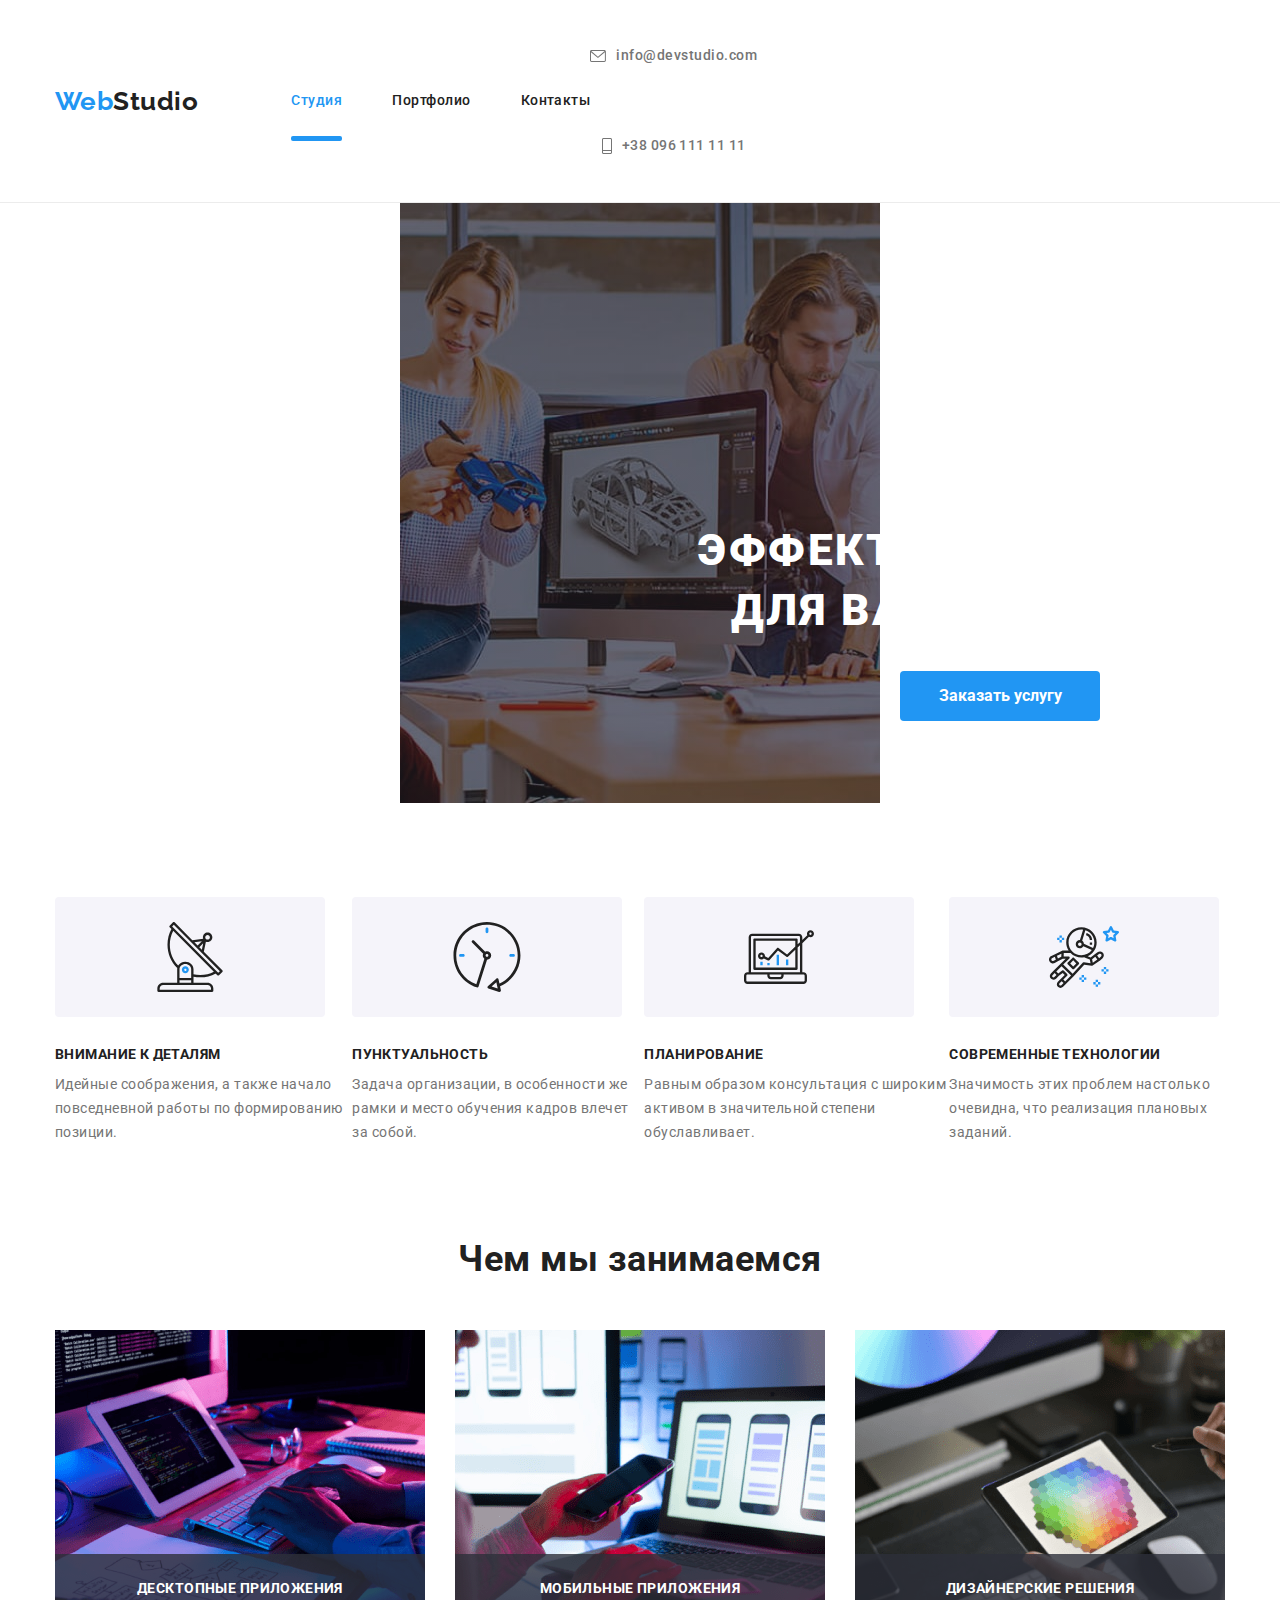
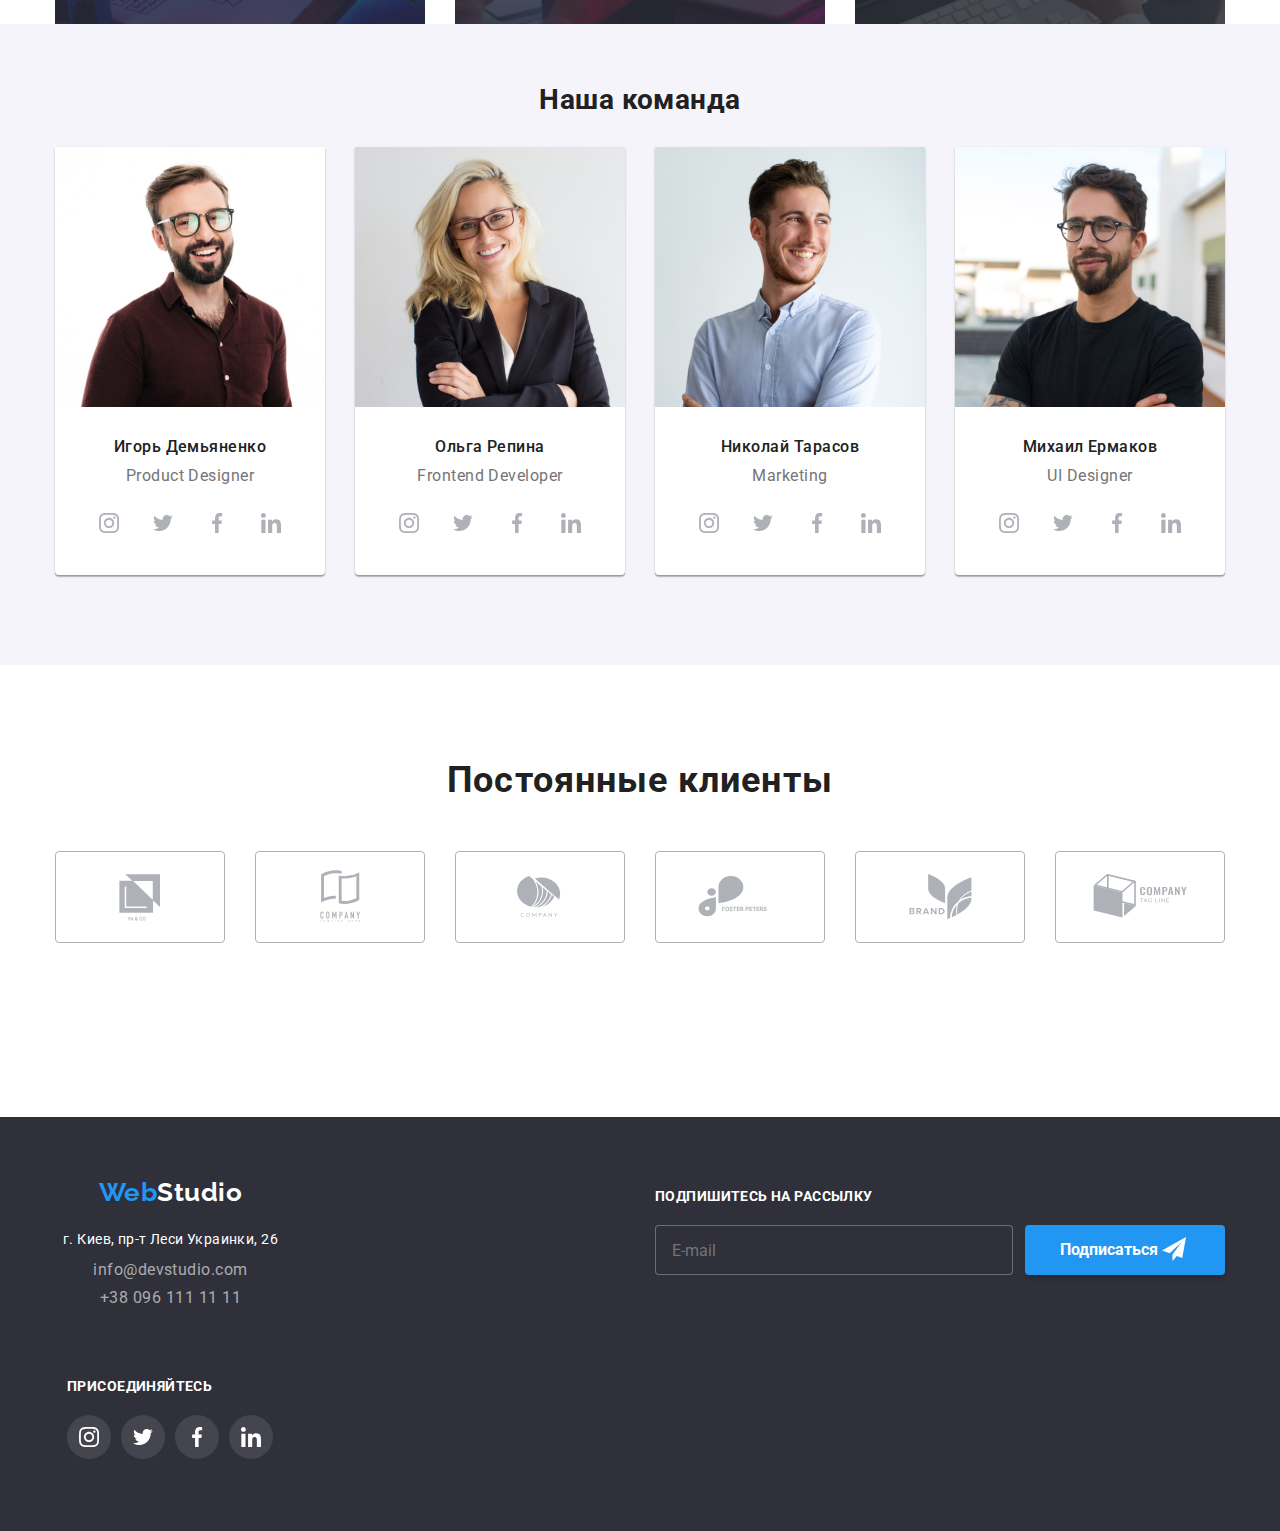
==== commit 285668b8: "8дз" ====
--- a/index.html
+++ b/index.html
@@ -33,17 +33,17 @@
             </ul>
         </nav>
 <div class="nav__group">
-        <ul class="nav__list auth list ">
-
-            <li class="nav__item nav__two">
+        <ul class="nav__auth  list ">
+
+            <li class=" nav__two">
        
-                <a href="mailto:info@devstudio.com" class="nav__link auth link"><svg class="nav__icon mail"  width="16" height="12" >
+                <a href="mailto:info@devstudio.com" class="nav__link nav__contact  auth link"><svg class="nav__icon mail"  width="16" height="12" >
                     <use href="./img/symbola-defs.svg#icon-envelope-hover"></use>
                 </svg>info@devstudio.com</a>
             </li>
-            <li class="nav__item nav__two">
+            <li class=" nav__two">
                
-                <a href="tel:+380961111111" class="nav__link auth link"><svg class="nav__icon phone" width="10" height="16">
+                <a href="tel:+380961111111" class="nav__link   auth link"><svg class="nav__icon phone" width="10" height="16">
                     <use href="./img/symbola-defs.svg#icon-telephon"></use>
                 </svg>+38 096 111 11 11</a>
             </li>
--- a/css/main.min.css
+++ b/css/main.min.css
@@ -1 +1 @@
-/*! normalize.css v8.0.1 | MIT License | github.com/necolas/normalize.css */html{line-height:1.15;-webkit-text-size-adjust:100%}body{margin:0}main{display:block}h1{font-size:2em;margin:.67em 0}hr{box-sizing:content-box;height:0;overflow:visible}pre{font-family:monospace,monospace;font-size:1em}a{background-color:rgba(0,0,0,0)}abbr[title]{border-bottom:none;text-decoration:underline;text-decoration:underline dotted}b,strong{font-weight:bolder}code,kbd,samp{font-family:monospace,monospace;font-size:1em}small{font-size:80%}sub,sup{font-size:75%;line-height:0;position:relative;vertical-align:baseline}sub{bottom:-0.25em}sup{top:-0.5em}img{border-style:none}button,input,optgroup,select,textarea{font-family:inherit;font-size:100%;line-height:1.15;margin:0}button,input{overflow:visible}button,select{text-transform:none}button,[type=button],[type=reset],[type=submit]{-webkit-appearance:button}button::-moz-focus-inner,[type=button]::-moz-focus-inner,[type=reset]::-moz-focus-inner,[type=submit]::-moz-focus-inner{border-style:none;padding:0}button:-moz-focusring,[type=button]:-moz-focusring,[type=reset]:-moz-focusring,[type=submit]:-moz-focusring{outline:1px dotted ButtonText}fieldset{padding:.35em .75em .625em}legend{box-sizing:border-box;color:inherit;display:table;max-width:100%;padding:0;white-space:normal}progress{vertical-align:baseline}textarea{overflow:auto}[type=checkbox],[type=radio]{box-sizing:border-box;padding:0}[type=number]::-webkit-inner-spin-button,[type=number]::-webkit-outer-spin-button{height:auto}[type=search]{-webkit-appearance:textfield;outline-offset:-2px}[type=search]::-webkit-search-decoration{-webkit-appearance:none}::-webkit-file-upload-button{-webkit-appearance:button;font:inherit}details{display:block}summary{display:list-item}template{display:none}[hidden]{display:none}:root{--primary-text-color:#757575;--title-text-color:#212121;--accent-color:#2196F3;--color-color:#ffffff;--background-color:#2F303A}button{cursor:pointer;border-radius:4px;display:inline-block}body{background-color:var(--color-color);color:var(--primary-text-color);font-family:Roboto,Raleway,sans-serif;letter-spacing:.03em;margin:0 auto}.container{width:100%;margin:0 auto;padding-left:15px;padding-right:15px}@media screen and (min-width: 450px)and (max-width: 767px){.container{width:480px}}@media screen and (min-width: 768px)and (max-width: 1199px){.container{width:768px}}@media screen and (min-width: 1200px){.container{width:1200px}}h1,h2,h3{font-family:Roboto;color:#212121}ul{list-style:none}a{text-decoration:none}h1,h2,h3,h4,h5,h6,p{margin:0}ul,ol{margin:0;padding-left:0}img{display:block;max-width:100%;height:auto}@media screen and (min-width: 450px)and (max-width: 767px){img{width:450px}}@media screen and (min-width: 768px)and (max-width: 1199px){img{height:374px;width:354px}}.visually-hidden{position:absolute;white-space:nowrap;width:1px;height:1px;overflow:hidden;border:0;padding:0;clip:rect(0 0 0 0);clip-path:inset(50%);margin:-1px}.header{border-bottom:25px;margin:0;border-bottom:1px solid #ececec;position:relative}.header .container.nav{display:flex;padding-top:16px;padding-bottom:16px;align-items:center}@media screen and (min-width: 768px)and (max-width: 1199px){.nav{display:flex;align-items:center}}@media screen and (min-width: 1200px){.nav{display:flex;align-items:center}}.nav__list{display:flex;margin-right:84px}@media screen and (min-width: 50px)and (max-width: 767px){.nav__list{display:none}}.nav__list:last-child{margin-right:0}.nav__list .nav__item{margin-right:50px}.nav__list .nav__item:last-child{margin-right:0}.nav__list .link{color:var(--title-text-color);font-weight:500;font-size:14px;line-height:1.14;display:block;padding-top:32px;padding-bottom:32px;transition-property:color;transition-duration:250ms;transition-timing-function:cubic-bezier(0.4, 0, 0.2, 1)}.nav__link.studio::after{content:"";position:absolute;left:0;bottom:0;display:block;width:100%;height:5px;background-color:var(--accent-color);border-radius:2px}.nav__link.studio:hover::after{display:block}.link{position:relative}.nav__link.portfolio::after{content:"";position:absolute;left:0;bottom:0;display:block;width:100%;height:5px;background-color:var(--accent-color);border-radius:2px;opacity:0;transition-property:opacity;transition-duration:250ms;transition-timing-function:cubic-bezier(0.4, 0, 0.2, 1)}.nav__link.we::after{content:"";position:absolute;left:0;bottom:0;display:block;width:100%;height:5px;background-color:var(--accent-color);border-radius:2px;opacity:0;transition-property:opacity;transition-duration:250ms;transition-timing-function:cubic-bezier(0.4, 0, 0.2, 1)}.nav__list .link:hover,.nav__list .link:focus{color:var(--accent-color)}.nav__item .nav__link.studio{color:#2196f3}.auth .nav__two{margin-left:0;margin-right:0}.nav__group>.nav__item{margin-left:0;margin-right:0}.nav__list.auth{display:flex;margin-left:auto}@media screen and (min-width: 50px)and (max-width: 767px){.nav__list.auth{display:none}}@media screen and (min-width: 768px){.nav__list.auth{display:inline-block}}.nav__link.auth{color:var(--primary-text-color);font-weight:500;font-size:14px;line-height:1.14;padding-top:32px;padding-bottom:32px;display:inline-block;display:flex;align-items:center;justify-content:center;width:100%;height:100%;transition-property:color;transition-duration:250ms;transition-timing-function:cubic-bezier(0.4, 0, 0.2, 1)}.nav__icon.mail{max-width:16px;margin-right:10px;fill:currentColor}.nav__icon.phone{max-width:10px;margin-right:10px;fill:currentColor}.nav__list.auth .nav__item+.nav__item{margin-left:50px}@media screen and (min-width: 768px)and (max-width: 1199px){.nav__list.auth .nav__item+.nav__item{margin-left:0}}.nav__link.auth:hover,.nav__link.auth:focus{color:var(--accent-color)}.menu-open-btn,.menu-close-btn{display:block;padding:0;border:none;cursor:pointer;background-color:rgba(0,0,0,0);width:40px;height:40px;margin-left:auto;fill:#212121}@media screen and (min-width: 769px){.menu-open-btn,.menu-close-btn{display:none}}.menu-open-btn:focus,.menu-open-btn:hover,.menu-close-btn:focus,.menu-close-btn:hover{fill:var(--accent-color)}.menu-close-btn{margin-bottom:0;margin-left:auto;transition:fill 250ms cubic-bezier(0.4, 0, 0.2, 1),color 250ms cubic-bezier(0.4, 0, 0.2, 1)}.mob-menu{position:fixed;top:0;left:0;background-color:#fff;box-shadow:0px 4px 8px rgba(0,0,0,.04),0px 2px 4px rgba(0,0,0,.08),0px 1px 3px rgba(0,0,0,.16);width:100%;height:100%;z-index:6;padding:21px 25px 48px 40px}@media screen and (min-width: 769px){.mob-menu{display:none}}.mob-menu .mob-menu__conteiner{height:100%;display:flex;flex-direction:column;justify-content:space-between;overflow-y:auto}.mob-menu{opacity:1}.mob-menu.is-hidden{opacity:0;pointer-events:none;visibility:hidden}.mob-menu__item{font-family:"Roboto";font-style:normal;font-weight:500;font-size:40px;line-height:1.18;letter-spacing:.02em;margin-bottom:36px}.mob-menu__item:last-child{margin-bottom:0}.mob-menu__studio{color:#2196f3}.mob-menu__portfolio{margin-bottom:32px;color:#212121}.mob-menu__we{color:#212121}.mob__list{display:inline-block}.mob__link.mob__auth{display:block;margin-bottom:32px}.mob__auvto{margin-bottom:64px}.mob__auth{font-size:34px;color:#2196f3}.mob__email{font-size:28px;color:#757575}.mob__link{font-family:"Roboto";font-style:normal;font-weight:500;font-size:34px;line-height:1.1764705882;letter-spacing:.02em}.mob-social__list{display:flex;flex-wrap:nowrap}@media screen and (max-width: 449px){.mob-social__list{flex-wrap:wrap;font-size:30px}}.mob-social__item:last-child{margin-right:0}.mob-social__item{padding-right:10px;position:relative;border-right:1px solid rgba(33,33,33,.2);margin-left:10px}.mob-social__link::after{content:"";padding-right:10px;position:absolute}.mob-social__item:last-child{border-right:none}.mob-social__item:nth-child(1){margin-left:10px}.mob-social__link{font-family:"Roboto";font-style:normal;font-weight:500;font-size:18px;line-height:1.22;letter-spacing:.02em;color:#2196f3}.section{max-width:480px;height:400px;margin-left:auto;margin-right:auto;background-color:#2f303a;background-image:linear-gradient(rgba(47, 48, 58, 0.4), rgba(47, 48, 58, 0.4)),url(../img/Img-min.jpg);background-repeat:no-repeat;background-position:center;background-size:cover;color:var(--color-color);text-align:center}@media screen and (min-width: 1200px){.section{width:1200px;padding:200px 0;height:600px}}@media screen and (min-width: 768px)and (max-width: 1199px){.section{width:768px}}.section__title{color:var(--color-color);margin-bottom:30px;text-align:center;max-width:360px;font-weight:900;font-size:26px;line-height:1.36;text-transform:uppercase;letter-spacing:.06em;margin-left:auto;margin-right:auto;padding-top:118px}@media screen and (min-width: 1200px){.section__title{font-size:44px;max-width:698px}}@media screen and (max-width: 450px){.section__title{max-width:360px;line-height:1.61}}.backdrop{position:fixed;top:0;left:0;width:100%;height:100%;z-index:5;background-color:rgba(33,33,33,.5);opacity:1;transition:opacity 250ms cubic-bezier(0.4, 0, 0.2, 1),visibility 250ms cubic-bezier(0.4, 0, 0.2, 1)}.backdrop.is-hidden{opacity:0;pointer-events:none;visibility:hidden}.modal{position:absolute;top:50%;left:50%;transform:translate(-50%, -50%);width:528px;height:581px;background-color:var(--color-color);border-radius:4px;padding:40px}.modal__icon{width:11px;height:11px;justify-content:center;align-content:center;transition:fill 250ms cubic-bezier(0.4, 0, 0.2, 1)}.modal__icon:hover,.modal__icon:focus{fill:#2196f3}.button__primary{display:inline-block;cursor:pointer;color:var(--color-color);background-color:var(--accent-color);border:0 solid rgba(0,0,0,0);font-family:"Roboto";font-weight:700;font-size:16px;line-height:1.9;padding:10px 32px 10px 32px;min-width:200px;border:0px solid rgba(0,0,0,0);transition:background-color 250ms cubic-bezier(0.4, 0, 0.2, 1),color 250ms cubic-bezier(0.4, 0, 0.2, 1)}.button__primary:hover,.button__primary:focus{color:var(--title-text-color);background-color:#f5f4fa}.modal__botton{width:30px;height:30px;position:absolute;right:.66%;top:.66%;transform:translate(-0.66%, -0.66%);background-color:var(--color-color);border-radius:50%;border:1px solid rgba(0,0,0,.1)}.form__button{background:#188ce8;box-shadow:0px 4px 4px rgba(0,0,0,.15);border-radius:4px;display:inline-block;cursor:pointer;color:var(--color-color);background-color:var(--accent-color);border:0 solid rgba(0,0,0,0);font-family:"Roboto";font-weight:700;font-size:16px;line-height:1.9;padding:10px 55px 10px 56px;min-width:200px;border:0px solid rgba(0,0,0,0);transition:background-color 250ms cubic-bezier(0.4, 0, 0.2, 1),color 250ms cubic-bezier(0.4, 0, 0.2, 1)}.footer__button{background:#188ce8;box-shadow:0px 4px 4px rgba(0,0,0,.15);border-radius:4px;display:inline-block;cursor:pointer;color:var(--color-color);background-color:var(--accent-color);border:0 solid rgba(0,0,0,0);font-family:"Roboto";font-weight:700;font-size:16px;line-height:1.9;padding:10px 62px 10px 29px;min-width:200px;border:0px solid rgba(0,0,0,0);transition:background-color 250ms cubic-bezier(0.4, 0, 0.2, 1),color 250ms cubic-bezier(0.4, 0, 0.2, 1);width:200px;height:50px;position:relative;margin-left:12px}@media screen and (min-width: 450px)and (max-width: 767px){.footer__button{margin-left:125px}}@media screen and (min-width: 768px)and (max-width: 1199px){.footer__button{margin-left:276px}}@media screen and (max-width: 450px){.footer__button{max-width:200px;margin-left:0px}}.footer__button-icon{position:absolute;display:flex;height:24px;width:120%;margin-top:2px;margin-bottom:7px}.project__button{cursor:pointer;color:var(--title-text-color);background-color:#eee;border:0 solid rgba(0,0,0,0);font-family:"Roboto",sans-serif;font-style:normal;font-weight:500;font-size:16px;line-height:1.62;letter-spacing:.03em;padding:6px 22px 6px 22px;transition:background-color 250ms cubic-bezier(0.4, 0, 0.2, 1),color 250ms cubic-bezier(0.4, 0, 0.2, 1),box-shadow 250ms cubic-bezier(0.4, 0, 0.2, 1)}.project__button:hover,.project__button:focus{color:var(--color-color);background-color:var(--accent-color);box-shadow:0px 4px 4px rgba(0,0,0,.15),0px 2px 2px rgba(0,0,0,.15)}.project__button.blue{background-color:var(--accent-color);color:var(--color-color)}textarea{resize:none;width:448px;height:120px;padding:0;border:0;outline:none;display:block}input{border:1px solid rgba(33,33,33,.2);border-radius:4px;outline:none}.form__title{width:100%;font-family:"Roboto";font-style:normal;font-weight:700;font-size:20px;line-height:1.15;text-align:center;letter-spacing:.03em;color:#212121;margin-bottom:12px}.form__label-comment{display:flex;text-align:left;margin-bottom:4px}.form__label{text-align:left;margin-bottom:4px}.form__container{font-family:"Roboto";font-style:normal;font-weight:400;font-size:12px;line-height:1.17;letter-spacing:.01em;color:#757575;display:block}.form__name{margin-bottom:10px;display:flex;flex-direction:column;transition:transform 250ms cubic-bezier(0.4, 0, 0.2, 1);cursor:pointer;position:relative}.form__name input:focus,.form__textarea-placeholder:focus{border:1px solid #2196f3}.form__textarea{width:448px}.form__textarea-placeholder:hover,.form__name input:hover{border:1px solid #2196f3}.form__textarea-placeholder{border:1px solid rgba(33,33,33,.2);border-radius:4px;transition:border 250ms cubic-bezier(0.4, 0, 0.2, 1)}.form__textarea .form__textarea-placeholder{padding:12px 16px 12px 16px}.form__text-treaty{color:#2196f3;transition:color 250ms cubic-bezier(0.4, 0, 0.2, 1)}.form__text{font-size:14px;margin-left:8px;line-height:1.71;letter-spacing:.03em}.form__text-treaty{position:relative}.form__text a::before{content:"";bottom:2px;left:0;position:absolute;width:100%;height:1px;background-color:#2196f3}.form__name input{height:40px;padding-left:42px;padding-top:12px;padding-bottom:12px}.form__icon{position:absolute;top:70%;left:14px;display:inline-block;width:18px;height:18px;transform:translateY(-70%);fill:#212121;transition-property:fill;transition-duration:250ms;transition-timing-function:cubic-bezier(0.4, 0, 0.2, 1)}input:hover+.form__icon,input:focus+.form__icon{fill:#2196f3}.form__icon-check{display:inline-block;background-color:var(--color-color);width:16px;height:15px;left:4px;position:absolute;border:1px solid #212121;align-items:center;justify-content:center;margin-right:7px}.checkbox:checked+.form__icon-check{background-color:#2196f3}.form__checkbox{position:relative;margin-bottom:30px;margin-top:25px}.checkbox{left:0}.form__checkbox{text-align:center;display:inline-block;display:flex;align-items:center;justify-content:center;margin-top:20px;width:100%}.form__icon-checkbox{width:11px;height:8px;margin-right:7px;margin-left:0;padding-left:0}.nav__logo.top{margin-right:88px;padding-top:24px;padding-bottom:24px}@media screen and (min-width: 1200px){.nav__logo.top{margin-right:93px}}@media screen and (max-width: 768px){.nav__logo.top{margin-right:0px}}.nav__logo.web{color:var(--accent-color);font-family:"Raleway";font-style:normal;font-weight:700;font-size:26px;line-height:1.19}.nav__logo.heder{color:var(--title-text-color);font-family:"Raleway";font-style:normal;font-weight:700;font-size:26px;line-height:1.19}.footer__logo{text-decoration:none;font-family:"Raleway",sans-serif;font-weight:700;font-size:26px;line-height:1.19;color:var(--color-color)}@media screen and (max-width: 1199px){.footer__logo{text-align:center;font-size:24px;line-height:1.16;letter-spacing:.03em}}.section-list{color:var(--primary-text-color)}.section-list .content__title{color:var(--title-text-color);text-transform:uppercase}.project{padding-top:60px;padding-bottom:60px}@media screen and (min-width: 1200px){.project{padding-top:94px;padding-bottom:94px}}.project__list{display:flex;flex-wrap:wrap;align-items:center;gap:15px 8px;margin-bottom:40px}@media screen and (max-width: 769px){.project__list{flex-wrap:wrap}}@media screen and (min-width: 769px){.project__list{margin-bottom:30px}}@media screen and (min-width: 1200px){.project__list{margin-bottom:50px;justify-content:center}}.gallery__box{display:flex}.gallery{display:flex;flex-wrap:wrap;gap:30px}@media screen and (min-width: 1199px){.gallery>.gallery__item{flex-basis:calc((100% - 90px)/3);margin-left:30px;margin-top:30px;border-bottom:1px solid #eee}}.gallery:nth-child(n+7){margin-bottom:0}.gallery__link{display:inline-block;transition-property:box-shadow;transition-duration:250ms;transition-timing-function:cubic-bezier(0.4, 0, 0.2, 1)}.gallery__link:hover,.gallery__link:focus{box-shadow:0px 1px 1px rgba(0,0,0,.12),1px 4px 4px rgba(0,0,0,.06),1px 4px 6px rgba(0,0,0,.16);transition:box-shadow 250ms cubic-bezier(0.4, 0, 0.2, 1)}.gallery__link:hover .gallery__paragraph{transform:translateY(0);opacity:1}.gallery__help{padding:20px 24px 20px 24px}.gallery__text{color:var(--title-text-color);font-weight:700;font-size:18px;line-height:2;letter-spacing:.06em;margin-bottom:4px}.gallery__paragraph-portfolio{color:var(--primary-text-color);font-size:16px;line-height:1.9}.gallery__conteiner{position:relative;overflow:hidden}.gallery__paragraph{position:absolute;display:block;width:100%;height:100%;top:0;text-align:left;left:0;font-family:"Roboto";font-style:normal;font-weight:400;font-size:18px;line-height:1.56;letter-spacing:.03em;color:#fff;background-color:rgba(33,150,243,.9);padding:63px 24px;transform:translateY(100%);transition:transform 250ms cubic-bezier(0.4, 0, 0.2, 1)}.container-footer{margin-left:auto;margin-right:auto;width:100%}@media screen and (max-width: 1199px){.container-footer{padding-top:60px}}@media screen and (min-width: 768px)and (max-width: 1199px){.container-footer{display:flex}}@media screen and (min-width: 1200px){.container-footer{display:flex}}.footer{background-color:var(--background-color);padding:60px 0}@media screen and (min-width: 1200px){.footer{padding-top:60px;padding-bottom:60px}}.footer__blok{margin-bottom:60px;text-align:center}@media screen and (max-width: 450px)and (max-width: 767px){.footer__blok{text-align:-webkit-center;margin-bottom:60px;margin-right:0;flex-wrap:wrap}}@media screen and (min-width: 768px)and (max-width: 1199px){.footer__blok{text-align:center;width:fit-content;margin-left:61px}}@media screen and (min-width: 1200px){.footer__blok{margin-right:70px}}@media screen and (min-width: 1200px){.footer__container{display:flex;align-items:baseline}}@media screen and (max-width: 767px){.footer__social{text-align:center}}@media screen and (min-width: 768px)and (max-width: 1199px){.footer__social{margin-left:165px}}@media screen and (min-width: 1200px){.footer__social{display:inline-block;padding:12px}}@media screen and (min-width: 768px)and (max-width: 1199px){.footer__grup{display:flex}}.footer__paragraph{font-weight:700;font-size:14px;line-height:1.14;letter-spacing:.03em;text-transform:uppercase;color:var(--color-color);margin-bottom:20px}@media screen and (min-width: 450px)and (max-width: 767px){.footer__paragraph{text-align:center}}@media screen and (min-width: 768px)and (max-width: 1199px){.footer__paragraph{text-align:center}}.footer__list-social{display:flex;justify-content:center}@media screen and (min-width: 450px)and (max-width: 767px){.footer__list-social{margin-bottom:60px}}@media screen and (min-width: 768px)and (max-width: 1199px){.footer__list-social{margin-bottom:60px}}@media screen and (max-width: 450px){.footer__list-social{margin-bottom:60px}}.footer__item{width:44px;height:44px}.footer__item:not(:last-child){margin-right:10px}.footer__link{background-color:rgba(255,255,255,.1);width:100%;height:100%;display:flex;border-radius:50%;justify-content:center;align-items:center;transition-property:background-color;transition-duration:250ms;transition-timing-function:cubic-bezier(0.4, 0, 0.2, 1)}.footer__link:hover,.footer__link:focus{background-color:var(--accent-color)}.footer__icon{fill:var(--color-color)}@media screen and (max-width: 450px){.footer-form__container{text-align:center}}@media screen and (min-width: 1200px){.footer-form__container{margin-left:93px}}.footer__input{display:inline-block;height:50px;color:#fff;background-color:var(--background-color);border:1px solid rgba(255,255,255,.3);font-size:16px}@media screen and (max-width: 767px){.footer__input{margin-bottom:20px;max-width:450px;height:50px;width:450px;height:50px}}@media screen and (max-width: 450px){.footer__input{width:100%}}@media screen and (min-width: 768px)and (max-width: 1199px){.footer__input{margin-bottom:20px;margin-left:151px;width:450px}}@media screen and (min-width: 1200px){.footer__input{width:358px}}.footer__input:focus{border:1px solid var(--color-color)}@media screen and (min-width: 1200px){.footer-form__bid{display:flex}}.footer-form__bid .footer__input{padding-left:16px}.footer-form__more{right:0}.address__item{margin-top:20px;width:231px}@media screen and (min-width: 450px)and (max-width: 767px){.address__list{margin-left:109px}}.address__item:not(:first-child){margin-top:9px}.address__link.map{font-weight:400;font-size:14px;line-height:1.71;letter-spacing:.03em;font-style:normal;color:var(--color-color);transition-property:color;transition-duration:250ms;transition-timing-function:cubic-bezier(0.4, 0, 0.2, 1)}.address__link.map:hover,.address__link.map:focus{color:var(--accent-color)}.address__link.contact{font-style:normal;color:rgba(255,255,255,.6);transition-property:color;transition-duration:250ms;transition-timing-function:cubic-bezier(0.4, 0, 0.2, 1)}.address__link.contact:hover,.address__link.contact:focus{color:var(--accent-color)}.section-list{padding:60px 0}@media screen and (min-width: 1200px){.section-list{padding:94px 0}}.content{display:flex}@media screen and (min-width: 768px)and (max-width: 1199px){.content{display:flex;flex-wrap:wrap}}@media screen and (min-width: 1200px){.container .content{display:flex;flex-wrap:nowrap}}@media screen and (min-width: 1200px){.container{width:1200px;padding-bottom:0}}.content{display:flex;flex-wrap:wrap}@media screen and (min-width: 768px)and (max-width: 1199px){.content{margin-left:auto;margin-right:auto}}.team__photo:last-child(-n+2){margin-bottom:0}.team__photo{margin-bottom:30px}@media screen and (min-width: 768px)and (max-width: 1199px){.team__photo{margin-right:30px}}@media screen and (min-width: 450px)and (max-width: 767px){.content__item{width:100%}}.content__title{width:320px;margin-bottom:10px;align-items:center;max-height:120px;border-radius:4px;font-weight:700;font-size:14px;line-height:1.14;letter-spacing:.03em}@media screen and (min-width: 450px)and (max-width: 767px){.content__title{width:450px}}@media screen and (min-width: 768px)and (max-width: 1199px){.content__title{width:354px}}@media screen and (min-width: 1200px){.content__title{width:270px;align-items:left}}.content__icon{max-width:70px;max-height:70px}.content__picture{width:100%;height:100%;background-color:#f5f4fa;display:flex;align-items:center;justify-content:center;height:120px;border-radius:4px;margin-bottom:30px}@media screen and (min-width: 450px)and (max-width: 767px){.content__picture{max-width:450px;margin-top:30px;height:120px}}@media screen and (min-width: 768px)and (max-width: 1199px){.content__picture{max-width:354px;display:flex}}@media screen and (min-width: 1200px){.content__picture{max-width:270px}}.content__paragraph{color:var(--primary-text-color);font-weight:400;font-size:14px;line-height:1.7}@media screen and (min-width: 450px)and (max-width: 767px){.content__paragraph{min-width:450px}}@media screen and (min-width: 768px)and (max-width: 1199px){.content__paragraph{width:354px}}@media screen and (min-width: 50px)and (max-width: 1199px){.photo{position:absolute;white-space:nowrap;width:1px;height:1px;overflow:hidden;border:0;padding:0;clip:rect(0 0 0 0);clip-path:inset(50%);margin:-1px}}.photo .photo__title{color:var(--title-text-color);font-weight:700;font-size:36px;line-height:1.17;text-align:center;margin-bottom:50px}.photo__title{margin:0px}.photo__list{display:flex;flex-wrap:nowrap;margin-left:-30px;margin-top:-30px}.photo__list .photo__item{flex-basis:calc((100% - 90px)/3);margin-left:30px;margin-top:30px}.photo__item:nth-child(n+3){margin-right:0}.photo__item{position:relative}@media screen and (min-width: 1200px){.photo__item img{max-width:370px}}.photo__paragraph{display:flex;align-items:center;justify-content:center;width:370px;height:70px;background-color:rgba(45,48,58,.8);position:absolute;text-align:center;bottom:0;font-family:"Roboto";font-style:normal;font-weight:700;font-size:14px;line-height:1.14;letter-spacing:.03em;text-transform:uppercase;color:var(--color-color)}.team__title{color:var(--title-text-color);font-weight:700;font-size:28px;line-height:1.17;text-align:center;margin-bottom:30px}.team{background-color:#f5f4fa;text-align:center;padding-top:60px;padding-bottom:60px}@media screen and (min-width: 768px)and (max-width: 1199px){.img-people{display:flex;flex-wrap:wrap}}@media screen and (min-width: 1200px){.img-people{display:flex;flex-wrap:nowrap}}.team__item-people{background-color:#fff;background:#fff;box-shadow:0px 1px 3px rgba(0,0,0,.12),0px 1px 1px rgba(0,0,0,.14),0px 2px 1px rgba(0,0,0,.2);border-radius:0px 0px 4px 4px}@media screen and (min-width: 1200px){.team__item-people{margin-right:30px}}.team__photo:last-child(-n+2){margin-bottom:0}.team__photo{margin-bottom:30px}@media screen and (min-width: 768px)and (max-width: 1199px){.team__photo{margin-right:30px}}@media screen and (max-width: 1200px){.team__photo:nth-child(2n){margin-right:0}}.team__item-people:nth-child(4n){margin-right:0}.team__item-people .team__container{padding-top:30px;padding-bottom:30px}.team__container .team__paragraph{font-family:"Roboto";font-style:normal;font-weight:400;font-size:16px;line-height:1.19;text-align:center;letter-spacing:.03em;margin-bottom:16px}.team__container .team__title-text{font-family:"Roboto";font-style:normal;font-weight:500;font-size:16px;line-height:1.19;text-align:center;letter-spacing:.03em;margin-bottom:10px;margin-top:0}.team__item{width:44px;height:44px;margin-right:10px}.team__item:last-child{margin-right:0}.team__link{width:100%;height:100%;background-color:#fff;border-radius:50%;display:flex;align-items:center;justify-content:center;transition-property:background-color;transition-duration:250ms;transition-timing-function:cubic-bezier(0.4, 0, 0.2, 1)}.team__icon{width:20px;height:20px;fill:#afb1b8;transition-property:fill;transition-duration:250ms;transition-timing-function:cubic-bezier(0.4, 0, 0.2, 1)}.team__link:hover,.team__link:focus{background-color:var(--accent-color)}.team__link:hover .team__icon,.team__link:focus .team__icon{fill:var(--color-color)}.team__list{display:flex;justify-content:center}.company__clients{padding-top:94px;padding-bottom:94px}@media screen and (max-width: 450px){.company__clients{padding-top:60px;padding-bottom:60px}}@media screen and (min-width: 450px)and (max-width: 767px){.company__clients{padding-top:60px;padding-bottom:60px}}.company__title{display:flex;flex-wrap:wrap;justify-content:center}.company__regular{margin-bottom:30px}.company__regular:last-child{margin-bottom:0px}.company__title{font-family:"Roboto";font-style:normal;font-weight:700;font-size:36px;line-height:1.17;text-align:center;letter-spacing:.03em;color:var(--title-text-color)}@media screen and (max-width: 450px){.company__title{font-size:28px}}@media screen and (min-width: 450px)and (max-width: 767px){.company__title{font-size:28px}}@media screen and (min-width: 768px)and (max-width: 1199px){.company__title{margin-bottom:50px}}@media screen and (min-width: 1200px){.company__title{margin-bottom:50px}}.compani__item{width:210px;height:92px}@media screen and (max-width: 450px){.compani__item{margin-bottom:30px;font-size:28px}.compani__item .compani__item:last-child{margin-right:0px}.compani__item .compani__link:last-child{margin-bottom:0}}@media screen and (min-width: 450px)and (max-width: 767px){.compani__item{font-size:28px}}.compani__item:nth-child(2n+1){margin-bottom:30px}@media screen and (min-width: 450px)and (max-width: 767px){.compani__item:nth-child(2n+1){margin-right:30px}.compani__item:nth-child(n+5){margin-bottom:0px}}@media screen and (min-width: 768px)and (max-width: 1199px){.compani__item:nth-child(-n+5){margin-right:30px}.compani__item:nth-child(3n+3){margin-right:0px}}@media screen and (min-width: 1200px){.compani__item{width:170px;margin-right:30px}.compani__item:last-child{margin-right:0px}}.company__link{width:100%;height:100%;background-color:var(--color-color);display:flex;align-items:center;justify-content:center;border:1px solid #afb1b8;border-radius:4px;transition-property:background-color;transition-duration:250ms;transition-timing-function:cubic-bezier(0.4, 0, 0.2, 1)}.company__link:hover,.company__link:focus{border-color:var(--accent-color)}.company__link:hover .company__icon,.company__link:focus .company__icon{fill:var(--accent-color)}.company__icon{fill:#afb1b8;transition-property:fill;transition-duration:250ms;transition-timing-function:cubic-bezier(0.4, 0, 0.2, 1)}/*# sourceMappingURL=main.min.css.map */+/*! normalize.css v8.0.1 | MIT License | github.com/necolas/normalize.css */html{line-height:1.15;-webkit-text-size-adjust:100%}body{margin:0}main{display:block}h1{font-size:2em;margin:.67em 0}hr{box-sizing:content-box;height:0;overflow:visible}pre{font-family:monospace,monospace;font-size:1em}a{background-color:rgba(0,0,0,0)}abbr[title]{border-bottom:none;text-decoration:underline;text-decoration:underline dotted}b,strong{font-weight:bolder}code,kbd,samp{font-family:monospace,monospace;font-size:1em}small{font-size:80%}sub,sup{font-size:75%;line-height:0;position:relative;vertical-align:baseline}sub{bottom:-0.25em}sup{top:-0.5em}img{border-style:none}button,input,optgroup,select,textarea{font-family:inherit;font-size:100%;line-height:1.15;margin:0}button,input{overflow:visible}button,select{text-transform:none}button,[type=button],[type=reset],[type=submit]{-webkit-appearance:button}button::-moz-focus-inner,[type=button]::-moz-focus-inner,[type=reset]::-moz-focus-inner,[type=submit]::-moz-focus-inner{border-style:none;padding:0}button:-moz-focusring,[type=button]:-moz-focusring,[type=reset]:-moz-focusring,[type=submit]:-moz-focusring{outline:1px dotted ButtonText}fieldset{padding:.35em .75em .625em}legend{box-sizing:border-box;color:inherit;display:table;max-width:100%;padding:0;white-space:normal}progress{vertical-align:baseline}textarea{overflow:auto}[type=checkbox],[type=radio]{box-sizing:border-box;padding:0}[type=number]::-webkit-inner-spin-button,[type=number]::-webkit-outer-spin-button{height:auto}[type=search]{-webkit-appearance:textfield;outline-offset:-2px}[type=search]::-webkit-search-decoration{-webkit-appearance:none}::-webkit-file-upload-button{-webkit-appearance:button;font:inherit}details{display:block}summary{display:list-item}template{display:none}[hidden]{display:none}:root{--primary-text-color:#757575;--title-text-color:#212121;--accent-color:#2196F3;--color-color:#ffffff;--background-color:#2F303A}button{cursor:pointer;border-radius:4px;display:inline-block}body{background-color:var(--color-color);color:var(--primary-text-color);font-family:Roboto,Raleway,sans-serif;letter-spacing:.03em;margin:0 auto}.container{width:100%;margin:0 auto;padding-left:15px;padding-right:15px}@media screen and (min-width: 450px)and (max-width: 767px){.container{width:480px}}@media screen and (min-width: 768px)and (max-width: 1199px){.container{width:768px}}@media screen and (min-width: 1200px){.container{width:1200px}}h1,h2,h3{font-family:Roboto;color:#212121}ul{list-style:none}a{text-decoration:none}h1,h2,h3,h4,h5,h6,p{margin:0}ul,ol{margin:0;padding-left:0}img{display:block;max-width:100%;height:auto}@media screen and (min-width: 450px)and (max-width: 767px){img{width:450px}}@media screen and (min-width: 768px)and (max-width: 1199px){img{height:374px;width:354px}}.visually-hidden{position:absolute;white-space:nowrap;width:1px;height:1px;overflow:hidden;border:0;padding:0;clip:rect(0 0 0 0);clip-path:inset(50%);margin:-1px}.header{border-bottom:25px;margin:0;border-bottom:1px solid #ececec;position:relative}.header .container.nav{display:flex;align-items:center}@media screen and (max-width: 767px){.header .container.nav{padding-top:16px;padding-bottom:16px}}@media screen and (min-width: 1200px){.header .container.nav{padding-top:16px;padding-bottom:16px}}@media screen and (min-width: 768px)and (max-width: 1199px){.nav{display:flex;align-items:center}}@media screen and (min-width: 1200px){.nav{display:flex;align-items:center}}.nav__list{display:flex;margin-right:84px}@media screen and (min-width: 50px)and (max-width: 767px){.nav__list{display:none}}.nav__list:last-child{margin-right:0}.nav__list .nav__item{margin-right:50px}.nav__list .nav__item:last-child{margin-right:0}.nav__list .link{color:var(--title-text-color);font-weight:500;font-size:14px;line-height:1.14;display:block;padding-top:28px;padding-bottom:28px;transition-property:color;transition-duration:250ms;transition-timing-function:cubic-bezier(0.4, 0, 0.2, 1)}@media screen and (min-width: 1200px){.nav__list .link{padding-top:32px;padding-bottom:32px}}.nav__link.studio::after{content:"";position:absolute;left:0;bottom:0;display:block;width:100%;height:5px;background-color:var(--accent-color);border-radius:2px}.nav__link.studio:hover::after{display:block}.link{position:relative}.nav__link.portfolio::after{content:"";position:absolute;left:0;bottom:0;display:block;width:100%;height:5px;background-color:var(--accent-color);border-radius:2px;opacity:0;transition-property:opacity;transition-duration:250ms;transition-timing-function:cubic-bezier(0.4, 0, 0.2, 1)}.nav__link.we::after{content:"";position:absolute;left:0;bottom:0;display:block;width:100%;height:5px;background-color:var(--accent-color);border-radius:2px;opacity:0;transition-property:opacity;transition-duration:250ms;transition-timing-function:cubic-bezier(0.4, 0, 0.2, 1)}.nav__list .link:hover,.nav__list .link:focus{color:var(--accent-color)}.nav__item .nav__link.studio{color:#2196f3}.auth .nav__two{margin-left:0;margin-right:0}@media screen and (max-width: 768){.nav__two{display:none}}@media screen and (min-width: 50px)and (max-width: 767px){.nav__group{display:none}}@media screen and (min-width: 768px)and (max-width: 1199px){.nav__group{margin-left:auto}}@media screen and (min-width: 768px){.nav__auth{display:block;margin-left:auto}}.nav__list.auth{display:flex;margin-left:auto}@media screen and (min-width: 50px)and (max-width: 767px){.nav__list.auth{display:none}}@media screen and (min-width: 768px){.nav__list.auth{display:inline-block}}.nav__link.auth{color:var(--primary-text-color);font-weight:500;font-size:14px;line-height:1.14;padding-top:32px;padding-bottom:32px;display:inline-block;display:flex;align-items:center;width:100%;height:100%;transition-property:color;transition-duration:250ms;transition-timing-function:cubic-bezier(0.4, 0, 0.2, 1)}@media screen and (min-width: 768px)and (max-width: 1199px){.nav__link.auth{margin-left:auto;padding-top:0px;padding-bottom:0px;font-size:12px;line-height:1.16}}@media screen and (min-width: 1200px){.nav__link.auth{justify-content:center}}.nav__contact{margin-bottom:10px}.nav__icon.mail{max-width:16px;margin-right:10px;fill:currentColor}.nav__icon.phone{max-width:10px;margin-right:10px;fill:currentColor}.nav__list.auth .nav__item+.nav__item{margin-left:50px}@media screen and (min-width: 768px)and (max-width: 1199px){.nav__list.auth .nav__item+.nav__item{margin-left:0}}.nav__link.auth:hover,.nav__link.auth:focus{color:var(--accent-color)}.menu-open-btn,.menu-close-btn{display:block;padding:0;border:none;cursor:pointer;background-color:rgba(0,0,0,0);width:40px;height:40px;margin-left:auto;fill:#212121}@media screen and (min-width: 769px){.menu-open-btn,.menu-close-btn{display:none}}.menu-open-btn:focus,.menu-open-btn:hover,.menu-close-btn:focus,.menu-close-btn:hover{fill:var(--accent-color)}.menu-close-btn{margin-bottom:0;margin-left:auto;transition:fill 250ms cubic-bezier(0.4, 0, 0.2, 1),color 250ms cubic-bezier(0.4, 0, 0.2, 1)}.mob-menu{position:fixed;top:0;left:0;background-color:#fff;box-shadow:0px 4px 8px rgba(0,0,0,.04),0px 2px 4px rgba(0,0,0,.08),0px 1px 3px rgba(0,0,0,.16);width:100%;height:100%;z-index:6;padding:21px 25px 48px 40px}@media screen and (min-width: 769px){.mob-menu{display:none}}.mob-menu .mob-menu__conteiner{height:100%;display:flex;flex-direction:column;justify-content:space-between;overflow-y:auto}.mob-menu{opacity:1}.mob-menu.is-hidden{opacity:0;pointer-events:none;visibility:hidden}.mob-menu__item{font-family:"Roboto";font-style:normal;font-weight:500;font-size:40px;line-height:1.18;letter-spacing:.02em;margin-bottom:36px}.mob-menu__item:last-child{margin-bottom:0}.mob-menu__studio{color:#2196f3}.mob-menu__portfolio{margin-bottom:32px;color:#212121}.mob-menu__we{color:#212121}.mob__list{display:inline-block}.mob__link.mob__auth{display:block;margin-bottom:32px}.mob__auvto{margin-bottom:64px}.mob__auth{font-size:34px;color:#2196f3}.mob__email{font-size:28px;color:#757575}.mob__link{font-family:"Roboto";font-style:normal;font-weight:500;font-size:34px;line-height:1.1764705882;letter-spacing:.02em}.mob-social__list{display:flex;flex-wrap:nowrap}@media screen and (max-width: 449px){.mob-social__list{flex-wrap:wrap;font-size:30px}}.mob-social__item:last-child{margin-right:0}.mob-social__item{padding-right:10px;position:relative;border-right:1px solid rgba(33,33,33,.2);margin-left:10px}.mob-social__link::after{content:"";padding-right:10px;position:absolute}.mob-social__item:last-child{border-right:none}.mob-social__item:nth-child(1){margin-left:10px}.mob-social__link{font-family:"Roboto";font-style:normal;font-weight:500;font-size:18px;line-height:1.22;letter-spacing:.02em;color:#2196f3}.section{max-width:480px;height:400px;margin-left:auto;margin-right:auto;background-color:#2f303a;background-image:linear-gradient(rgba(47, 48, 58, 0.4), rgba(47, 48, 58, 0.4)),url(../img/Img-min.jpg);background-repeat:no-repeat;background-position:center;background-size:cover;color:var(--color-color);text-align:center}@media screen and (min-width: 1200px){.section{width:1200px;padding:200px 0;height:600px}}@media screen and (min-width: 768px)and (max-width: 1199px){.section{width:768px;max-width:768px}}.section__title{color:var(--color-color);margin-bottom:30px;text-align:center;max-width:360px;font-weight:900;font-size:26px;line-height:1.36;text-transform:uppercase;letter-spacing:.06em;margin-left:auto;margin-right:auto;padding-top:118px}@media screen and (min-width: 1200px){.section__title{font-size:44px;max-width:698px}}@media screen and (max-width: 450px){.section__title{max-width:360px;line-height:1.61}}.backdrop{position:fixed;top:0;left:0;width:100%;height:100%;z-index:5;background-color:rgba(33,33,33,.5);opacity:1;transition:opacity 250ms cubic-bezier(0.4, 0, 0.2, 1),visibility 250ms cubic-bezier(0.4, 0, 0.2, 1)}.backdrop.is-hidden{opacity:0;pointer-events:none;visibility:hidden}.modal{position:absolute;top:50%;left:50%;transform:translate(-50%, -50%);width:528px;height:581px;background-color:var(--color-color);border-radius:4px;padding:40px}.modal__icon{width:11px;height:11px;justify-content:center;align-content:center;transition:fill 250ms cubic-bezier(0.4, 0, 0.2, 1)}.modal__icon:hover,.modal__icon:focus{fill:#2196f3}.button__primary{display:inline-block;cursor:pointer;color:var(--color-color);background-color:var(--accent-color);border:0 solid rgba(0,0,0,0);font-family:"Roboto";font-weight:700;font-size:16px;line-height:1.9;padding:10px 32px 10px 32px;min-width:200px;border:0px solid rgba(0,0,0,0);transition:background-color 250ms cubic-bezier(0.4, 0, 0.2, 1),color 250ms cubic-bezier(0.4, 0, 0.2, 1)}.button__primary:hover,.button__primary:focus{color:var(--title-text-color);background-color:#f5f4fa}.modal__botton{width:30px;height:30px;position:absolute;right:.66%;top:.66%;transform:translate(-0.66%, -0.66%);background-color:var(--color-color);border-radius:50%;border:1px solid rgba(0,0,0,.1)}.form__button{background:#188ce8;box-shadow:0px 4px 4px rgba(0,0,0,.15);border-radius:4px;display:inline-block;cursor:pointer;color:var(--color-color);background-color:var(--accent-color);border:0 solid rgba(0,0,0,0);font-family:"Roboto";font-weight:700;font-size:16px;line-height:1.9;padding:10px 55px 10px 56px;min-width:200px;border:0px solid rgba(0,0,0,0);transition:background-color 250ms cubic-bezier(0.4, 0, 0.2, 1),color 250ms cubic-bezier(0.4, 0, 0.2, 1)}.footer__button{background:#188ce8;box-shadow:0px 4px 4px rgba(0,0,0,.15);border-radius:4px;display:inline-block;cursor:pointer;color:var(--color-color);background-color:var(--accent-color);border:0 solid rgba(0,0,0,0);font-family:"Roboto";font-weight:700;font-size:16px;line-height:1.9;padding:10px 62px 10px 29px;min-width:200px;border:0px solid rgba(0,0,0,0);transition:background-color 250ms cubic-bezier(0.4, 0, 0.2, 1),color 250ms cubic-bezier(0.4, 0, 0.2, 1);width:200px;height:50px;position:relative;margin-left:12px}@media screen and (min-width: 450px)and (max-width: 767px){.footer__button{margin-left:125px}}@media screen and (min-width: 768px)and (max-width: 1199px){.footer__button{margin-left:276px}}@media screen and (max-width: 450px){.footer__button{max-width:200px;margin-left:0px}}.footer__button-icon{position:absolute;display:flex;height:24px;width:120%;margin-top:2px;margin-bottom:7px}.project__button{cursor:pointer;color:var(--title-text-color);background-color:#eee;border:0 solid rgba(0,0,0,0);font-family:"Roboto",sans-serif;font-style:normal;font-weight:500;font-size:16px;line-height:1.62;letter-spacing:.03em;padding:6px 22px 6px 22px;transition:background-color 250ms cubic-bezier(0.4, 0, 0.2, 1),color 250ms cubic-bezier(0.4, 0, 0.2, 1),box-shadow 250ms cubic-bezier(0.4, 0, 0.2, 1)}.project__button:hover,.project__button:focus{color:var(--color-color);background-color:var(--accent-color);box-shadow:0px 4px 4px rgba(0,0,0,.15),0px 2px 2px rgba(0,0,0,.15)}.project__button.blue{background-color:var(--accent-color);color:var(--color-color)}textarea{resize:none;width:448px;height:120px;padding:0;border:0;outline:none;display:block}input{border:1px solid rgba(33,33,33,.2);border-radius:4px;outline:none}.form__title{width:100%;font-family:"Roboto";font-style:normal;font-weight:700;font-size:20px;line-height:1.15;text-align:center;letter-spacing:.03em;color:#212121;margin-bottom:12px}.form__label-comment{display:flex;text-align:left;margin-bottom:4px}.form__label{text-align:left;margin-bottom:4px}.form__container{font-family:"Roboto";font-style:normal;font-weight:400;font-size:12px;line-height:1.17;letter-spacing:.01em;color:#757575;display:block}.form__name{margin-bottom:10px;display:flex;flex-direction:column;transition:transform 250ms cubic-bezier(0.4, 0, 0.2, 1);cursor:pointer;position:relative}.form__name input:focus,.form__textarea-placeholder:focus{border:1px solid #2196f3}.form__textarea{width:448px}.form__textarea-placeholder:hover,.form__name input:hover{border:1px solid #2196f3}.form__textarea-placeholder{border:1px solid rgba(33,33,33,.2);border-radius:4px;transition:border 250ms cubic-bezier(0.4, 0, 0.2, 1)}.form__textarea .form__textarea-placeholder{padding:12px 16px 12px 16px}.form__text-treaty{color:#2196f3;transition:color 250ms cubic-bezier(0.4, 0, 0.2, 1)}.form__text{font-size:14px;margin-left:8px;line-height:1.71;letter-spacing:.03em}.form__text-treaty{position:relative}.form__text a::before{content:"";bottom:2px;left:0;position:absolute;width:100%;height:1px;background-color:#2196f3}.form__name input{height:40px;padding-left:42px;padding-top:12px;padding-bottom:12px}.form__icon{position:absolute;top:70%;left:14px;display:inline-block;width:18px;height:18px;transform:translateY(-70%);fill:#212121;transition-property:fill;transition-duration:250ms;transition-timing-function:cubic-bezier(0.4, 0, 0.2, 1)}input:hover+.form__icon,input:focus+.form__icon{fill:#2196f3}.form__icon-check{display:inline-block;background-color:var(--color-color);width:16px;height:15px;left:4px;position:absolute;border:1px solid #212121;align-items:center;justify-content:center;margin-right:7px}.checkbox:checked+.form__icon-check{background-color:#2196f3}.form__checkbox{position:relative;margin-bottom:30px;margin-top:25px}.checkbox{left:0}.form__checkbox{text-align:center;display:inline-block;display:flex;align-items:center;justify-content:center;margin-top:20px;width:100%}.form__icon-checkbox{width:11px;height:8px;margin-right:7px;margin-left:0;padding-left:0}.nav__logo.top{margin-right:88px;padding-top:24px;padding-bottom:24px}@media screen and (min-width: 1200px){.nav__logo.top{margin-right:93px}}@media screen and (max-width: 768px){.nav__logo.top{margin-right:0px}}.nav__logo.web{color:var(--accent-color);font-family:"Raleway";font-style:normal;font-weight:700;font-size:26px;line-height:1.19}.nav__logo.heder{color:var(--title-text-color);font-family:"Raleway";font-style:normal;font-weight:700;font-size:26px;line-height:1.19}.footer__logo{text-decoration:none;font-family:"Raleway",sans-serif;font-weight:700;font-size:26px;line-height:1.19;color:var(--color-color)}@media screen and (max-width: 1199px){.footer__logo{text-align:center;font-size:24px;line-height:1.16;letter-spacing:.03em}}.section-list{color:var(--primary-text-color)}.section-list .content__title{color:var(--title-text-color);text-transform:uppercase}.project{padding-top:60px;padding-bottom:60px}@media screen and (min-width: 1200px){.project{padding-top:94px;padding-bottom:94px}}.project__list{display:flex;flex-wrap:wrap;align-items:center;gap:15px 8px;margin-bottom:40px}@media screen and (max-width: 769px){.project__list{flex-wrap:wrap}}@media screen and (min-width: 769px){.project__list{margin-bottom:30px;justify-content:center}}@media screen and (min-width: 1200px){.project__list{margin-bottom:50px;justify-content:center}}.gallery__box{display:flex}.gallery__item{width:100%}.gallery{display:flex;flex-wrap:wrap;gap:30px}@media screen and (min-width: 769px)and (max-width: 1199px){.gallery{width:calc((100% - 30px)/2)}}@media screen and (min-width: 1200px){.gallery>.gallery__item{width:calc((100% - 60px)/3);border-bottom:1px solid #eee}}.gallery:nth-child(n+7){margin-bottom:0}.gallery__link{display:inline-block;transition-property:box-shadow;transition-duration:250ms;transition-timing-function:cubic-bezier(0.4, 0, 0.2, 1)}.gallery__link:hover,.gallery__link:focus{box-shadow:0px 1px 1px rgba(0,0,0,.12),1px 4px 4px rgba(0,0,0,.06),1px 4px 6px rgba(0,0,0,.16);transition:box-shadow 250ms cubic-bezier(0.4, 0, 0.2, 1)}.gallery__link:hover .gallery__paragraph{transform:translateY(0);opacity:1}.gallery__help{padding:20px 24px 20px 24px}.gallery__text{color:var(--title-text-color);font-weight:700;font-size:18px;line-height:2;letter-spacing:.06em;margin-bottom:4px}.gallery__paragraph-portfolio{color:var(--primary-text-color);font-size:16px;line-height:1.9}.gallery__conteiner{position:relative;overflow:hidden}.gallery__paragraph{position:absolute;display:block;width:100%;height:100%;top:0;text-align:left;left:0;font-family:"Roboto";font-style:normal;font-weight:400;font-size:18px;line-height:1.56;letter-spacing:.03em;color:#fff;background-color:rgba(33,150,243,.9);padding:63px 24px;transform:translateY(100%);transition:transform 250ms cubic-bezier(0.4, 0, 0.2, 1)}.container-footer{margin-left:auto;margin-right:auto;width:100%}@media screen and (max-width: 1199px){.container-footer{padding-top:60px}}@media screen and (min-width: 768px)and (max-width: 1199px){.container-footer{display:flex}}@media screen and (min-width: 1200px){.container-footer{display:flex}}.footer{background-color:var(--background-color);padding:60px 0}@media screen and (min-width: 1200px){.footer{padding-top:60px;padding-bottom:60px}}.footer__blok{margin-bottom:60px;text-align:center}@media screen and (max-width: 450px)and (max-width: 767px){.footer__blok{text-align:-webkit-center;margin-bottom:60px;margin-right:0;flex-wrap:wrap}}@media screen and (min-width: 768px)and (max-width: 1199px){.footer__blok{text-align:center;width:fit-content;margin-left:61px}}@media screen and (min-width: 1200px){.footer__blok{margin-right:70px}}@media screen and (min-width: 1200px){.footer__container{display:flex;align-items:baseline}}@media screen and (max-width: 767px){.footer__social{text-align:center}}@media screen and (min-width: 768px)and (max-width: 1199px){.footer__social{margin-left:165px}}@media screen and (min-width: 1200px){.footer__social{display:inline-block;padding:12px}}@media screen and (min-width: 768px)and (max-width: 1199px){.footer__grup{display:flex}}.footer__paragraph{font-weight:700;font-size:14px;line-height:1.14;letter-spacing:.03em;text-transform:uppercase;color:var(--color-color);margin-bottom:20px}@media screen and (min-width: 450px)and (max-width: 767px){.footer__paragraph{text-align:center}}@media screen and (min-width: 768px)and (max-width: 1199px){.footer__paragraph{text-align:center}}.footer__list-social{display:flex;justify-content:center}@media screen and (min-width: 450px)and (max-width: 767px){.footer__list-social{margin-bottom:60px}}@media screen and (min-width: 768px)and (max-width: 1199px){.footer__list-social{margin-bottom:60px}}@media screen and (max-width: 450px){.footer__list-social{margin-bottom:60px}}.footer__item{width:44px;height:44px}.footer__item:not(:last-child){margin-right:10px}.footer__link{background-color:rgba(255,255,255,.1);width:100%;height:100%;display:flex;border-radius:50%;justify-content:center;align-items:center;transition-property:background-color;transition-duration:250ms;transition-timing-function:cubic-bezier(0.4, 0, 0.2, 1)}.footer__link:hover,.footer__link:focus{background-color:var(--accent-color)}.footer__icon{fill:var(--color-color)}@media screen and (max-width: 450px){.footer-form__container{text-align:center}}@media screen and (min-width: 1200px){.footer-form__container{margin-left:93px}}.footer__input{display:inline-block;height:50px;color:#fff;background-color:var(--background-color);border:1px solid rgba(255,255,255,.3);font-size:16px}@media screen and (max-width: 767px){.footer__input{margin-bottom:20px;max-width:450px;height:50px;width:450px;height:50px}}@media screen and (max-width: 450px){.footer__input{width:100%}}@media screen and (min-width: 768px)and (max-width: 1199px){.footer__input{margin-bottom:20px;margin-left:151px;width:450px}}@media screen and (min-width: 1200px){.footer__input{width:358px}}.footer__input:focus{border:1px solid var(--color-color)}@media screen and (min-width: 1200px){.footer-form__bid{display:flex}}.footer-form__bid .footer__input{padding-left:16px}.footer-form__more{right:0}.address__item{margin-top:20px;width:231px}@media screen and (min-width: 450px)and (max-width: 767px){.address__list{margin-left:109px}}.address__item:not(:first-child){margin-top:9px}.address__link.map{font-weight:400;font-size:14px;line-height:1.71;letter-spacing:.03em;font-style:normal;color:var(--color-color);transition-property:color;transition-duration:250ms;transition-timing-function:cubic-bezier(0.4, 0, 0.2, 1)}.address__link.map:hover,.address__link.map:focus{color:var(--accent-color)}.address__link.contact{font-style:normal;color:rgba(255,255,255,.6);transition-property:color;transition-duration:250ms;transition-timing-function:cubic-bezier(0.4, 0, 0.2, 1)}.address__link.contact:hover,.address__link.contact:focus{color:var(--accent-color)}.section-list{padding:60px 0}@media screen and (min-width: 1200px){.section-list{padding:94px 0}}.content{display:flex}@media screen and (min-width: 768px)and (max-width: 1199px){.content{display:flex;flex-wrap:wrap}}@media screen and (min-width: 1200px){.container .content{display:flex;flex-wrap:nowrap}}@media screen and (min-width: 1200px){.container{width:1200px;padding-bottom:0}}.content{display:flex;flex-wrap:wrap}@media screen and (min-width: 768px)and (max-width: 1199px){.content{margin-left:auto;margin-right:auto;gap:30px}}.team__photo:last-child(-n+2){margin-bottom:0}.team__photo{margin-bottom:30px}@media screen and (min-width: 768px)and (max-width: 1199px){.team__photo{margin-right:30px}}@media screen and (min-width: 450px)and (max-width: 767px){.content__item{width:100%}}.content__title{width:320px;margin-bottom:10px;align-items:center;max-height:120px;border-radius:4px;font-weight:700;font-size:14px;line-height:1.14;letter-spacing:.03em}@media screen and (min-width: 450px)and (max-width: 767px){.content__title{width:450px}}@media screen and (min-width: 768px)and (max-width: 1199px){.content__title{width:354px}}@media screen and (min-width: 1200px){.content__title{width:270px;align-items:left}}.content__icon{max-width:70px;max-height:70px}.content__picture{width:100%;height:100%;background-color:#f5f4fa;display:flex;align-items:center;justify-content:center;height:120px;border-radius:4px;margin-bottom:30px}@media screen and (min-width: 450px)and (max-width: 767px){.content__picture{max-width:450px;margin-top:30px;height:120px}}@media screen and (min-width: 768px)and (max-width: 1199px){.content__picture{max-width:354px;display:flex}}@media screen and (min-width: 1200px){.content__picture{max-width:270px}}.content__paragraph{color:var(--primary-text-color);font-weight:400;font-size:14px;line-height:1.7}@media screen and (min-width: 450px)and (max-width: 767px){.content__paragraph{min-width:450px}}@media screen and (min-width: 768px)and (max-width: 1199px){.content__paragraph{width:354px}}@media screen and (min-width: 50px)and (max-width: 1199px){.photo{position:absolute;white-space:nowrap;width:1px;height:1px;overflow:hidden;border:0;padding:0;clip:rect(0 0 0 0);clip-path:inset(50%);margin:-1px}}.photo .photo__title{color:var(--title-text-color);font-weight:700;font-size:36px;line-height:1.17;text-align:center;margin-bottom:50px}.photo__title{margin:0px}.photo__list{display:flex;flex-wrap:nowrap;margin-left:-30px;margin-top:-30px}.photo__list .photo__item{flex-basis:calc((100% - 90px)/3);margin-left:30px;margin-top:30px}.photo__item:nth-child(n+3){margin-right:0}.photo__item{position:relative}@media screen and (min-width: 1200px){.photo__item img{max-width:370px}}.photo__paragraph{display:flex;align-items:center;justify-content:center;width:370px;height:70px;background-color:rgba(45,48,58,.8);position:absolute;text-align:center;bottom:0;font-family:"Roboto";font-style:normal;font-weight:700;font-size:14px;line-height:1.14;letter-spacing:.03em;text-transform:uppercase;color:var(--color-color)}.team__title{color:var(--title-text-color);font-weight:700;font-size:28px;line-height:1.17;text-align:center;margin-bottom:30px}.team{background-color:#f5f4fa;text-align:center;padding-top:60px;padding-bottom:60px}@media screen and (min-width: 768px)and (max-width: 1199px){.img-people{display:flex;flex-wrap:wrap}}@media screen and (min-width: 1200px){.img-people{display:flex;flex-wrap:nowrap}}.team__item-people{background-color:#fff;background:#fff;box-shadow:0px 1px 3px rgba(0,0,0,.12),0px 1px 1px rgba(0,0,0,.14),0px 2px 1px rgba(0,0,0,.2);border-radius:0px 0px 4px 4px}@media screen and (min-width: 1200px){.team__item-people{margin-right:30px}}.team__photo:last-child(-n+2){margin-bottom:0}.team__photo{margin-bottom:30px}@media screen and (min-width: 768px)and (max-width: 1199px){.team__photo{margin-right:30px}}@media screen and (max-width: 1200px){.team__photo:nth-child(2n){margin-right:0}}.team__item-people:nth-child(4n){margin-right:0}.team__item-people .team__container{padding-top:30px;padding-bottom:30px}.team__container .team__paragraph{font-family:"Roboto";font-style:normal;font-weight:400;font-size:16px;line-height:1.19;text-align:center;letter-spacing:.03em;margin-bottom:16px}.team__container .team__title-text{font-family:"Roboto";font-style:normal;font-weight:500;font-size:16px;line-height:1.19;text-align:center;letter-spacing:.03em;margin-bottom:10px;margin-top:0}.team__item{width:44px;height:44px;margin-right:10px}.team__item:last-child{margin-right:0}.team__link{width:100%;height:100%;background-color:#fff;border-radius:50%;display:flex;align-items:center;justify-content:center;transition-property:background-color;transition-duration:250ms;transition-timing-function:cubic-bezier(0.4, 0, 0.2, 1)}.team__icon{width:20px;height:20px;fill:#afb1b8;transition-property:fill;transition-duration:250ms;transition-timing-function:cubic-bezier(0.4, 0, 0.2, 1)}.team__link:hover,.team__link:focus{background-color:var(--accent-color)}.team__link:hover .team__icon,.team__link:focus .team__icon{fill:var(--color-color)}.team__list{display:flex;justify-content:center}.company__clients{padding-top:94px;padding-bottom:94px}@media screen and (max-width: 450px){.company__clients{padding-top:60px;padding-bottom:60px}}@media screen and (min-width: 450px)and (max-width: 767px){.company__clients{padding-top:60px;padding-bottom:60px}}.company__title{display:flex;flex-wrap:wrap;justify-content:center}.company__regular{margin-bottom:30px}.company__regular:last-child{margin-bottom:0px}.company__title{font-family:"Roboto";font-style:normal;font-weight:700;font-size:36px;line-height:1.17;text-align:center;letter-spacing:.03em;color:var(--title-text-color)}@media screen and (max-width: 450px){.company__title{font-size:28px}}@media screen and (min-width: 450px)and (max-width: 767px){.company__title{font-size:28px}}@media screen and (min-width: 768px)and (max-width: 1199px){.company__title{margin-bottom:50px}}@media screen and (min-width: 1200px){.company__title{margin-bottom:50px}}.compani__item{width:210px;height:92px}@media screen and (max-width: 450px){.compani__item{margin-bottom:30px;font-size:28px}.compani__item .compani__item:last-child{margin-right:0px}.compani__item .compani__link:last-child{margin-bottom:0}}@media screen and (min-width: 450px)and (max-width: 767px){.compani__item{font-size:28px}}.compani__item:nth-child(2n+1){margin-bottom:30px}@media screen and (min-width: 450px)and (max-width: 767px){.compani__item:nth-child(2n+1){margin-right:30px}.compani__item:nth-child(n+5){margin-bottom:0px}}@media screen and (min-width: 768px)and (max-width: 1199px){.compani__item:nth-child(-n+5){margin-right:30px}.compani__item:nth-child(3n+3){margin-right:0px}}@media screen and (min-width: 1200px){.compani__item{width:170px;margin-right:30px}.compani__item:last-child{margin-right:0px}}.company__link{width:100%;height:100%;background-color:var(--color-color);display:flex;align-items:center;justify-content:center;border:1px solid #afb1b8;border-radius:4px;transition-property:background-color;transition-duration:250ms;transition-timing-function:cubic-bezier(0.4, 0, 0.2, 1)}.company__link:hover,.company__link:focus{border-color:var(--accent-color)}.company__link:hover .company__icon,.company__link:focus .company__icon{fill:var(--accent-color)}.company__icon{fill:#afb1b8;transition-property:fill;transition-duration:250ms;transition-timing-function:cubic-bezier(0.4, 0, 0.2, 1)}/*# sourceMappingURL=main.min.css.map */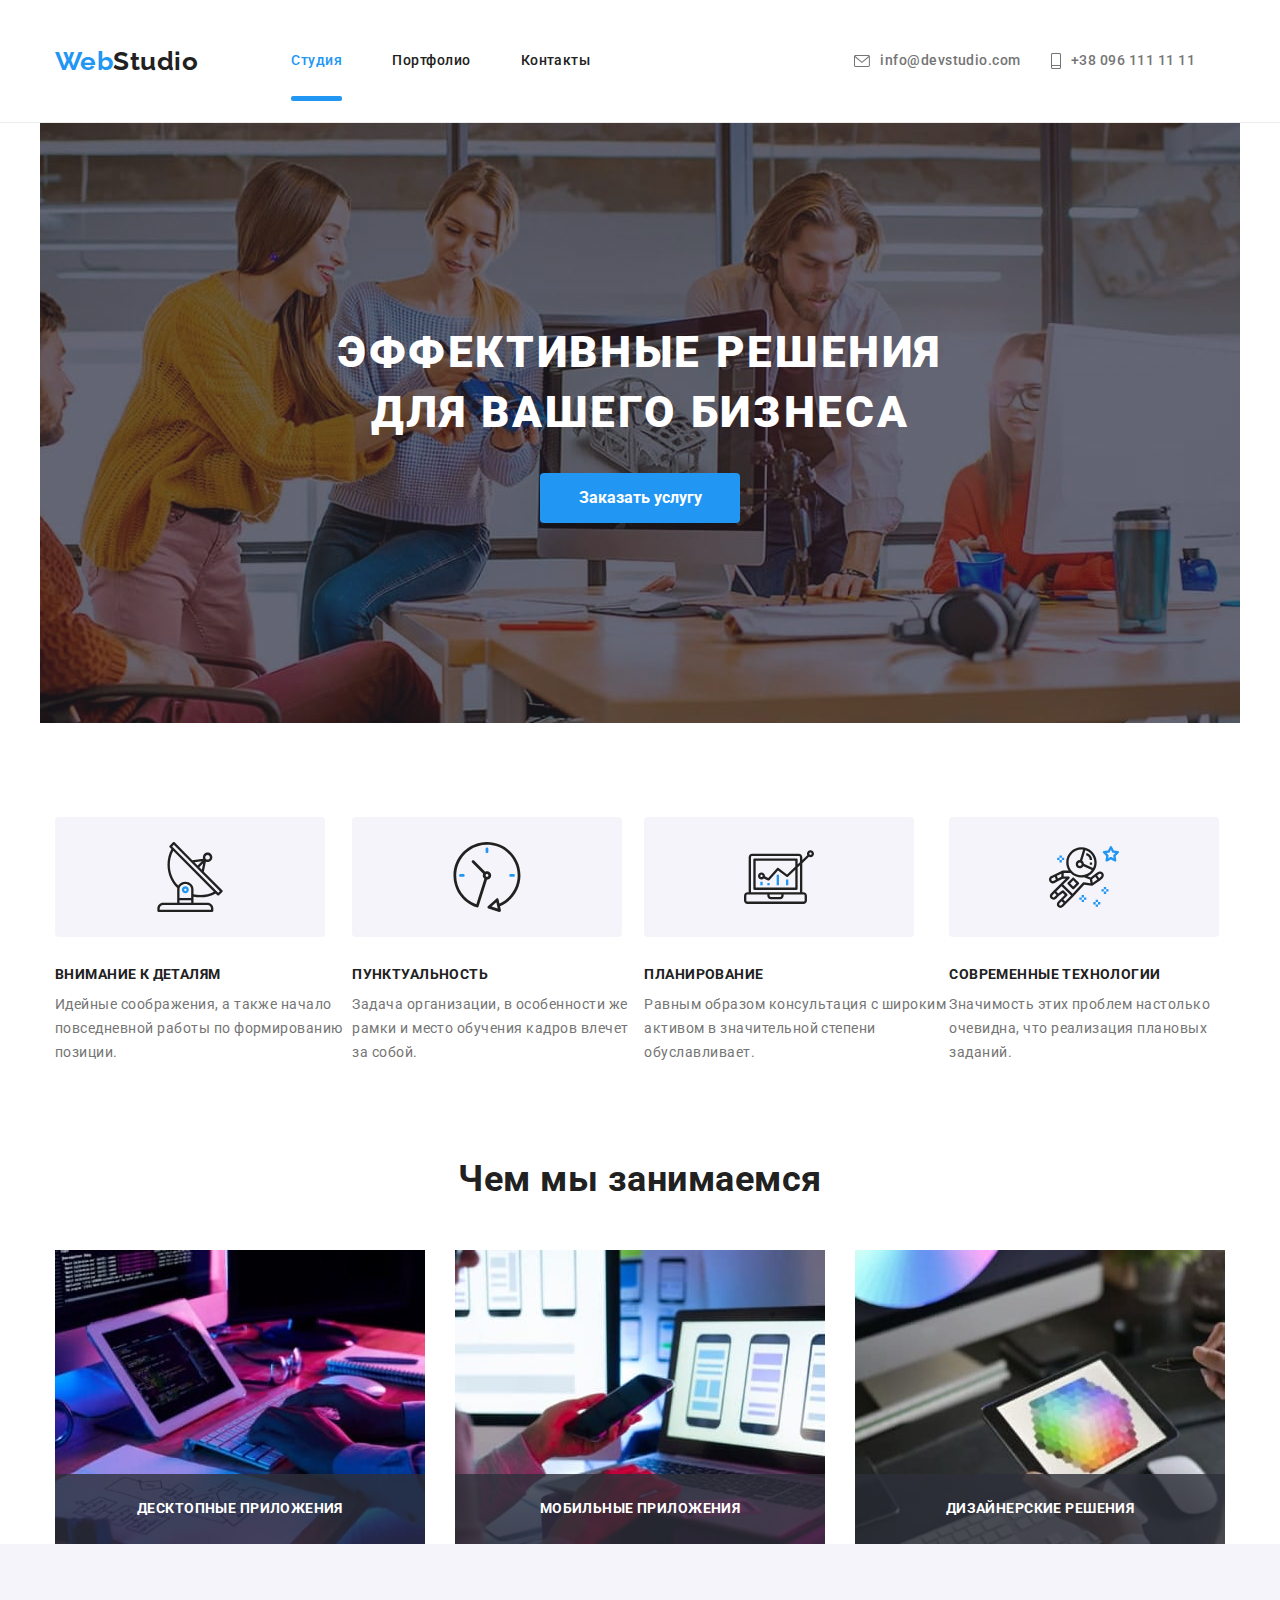
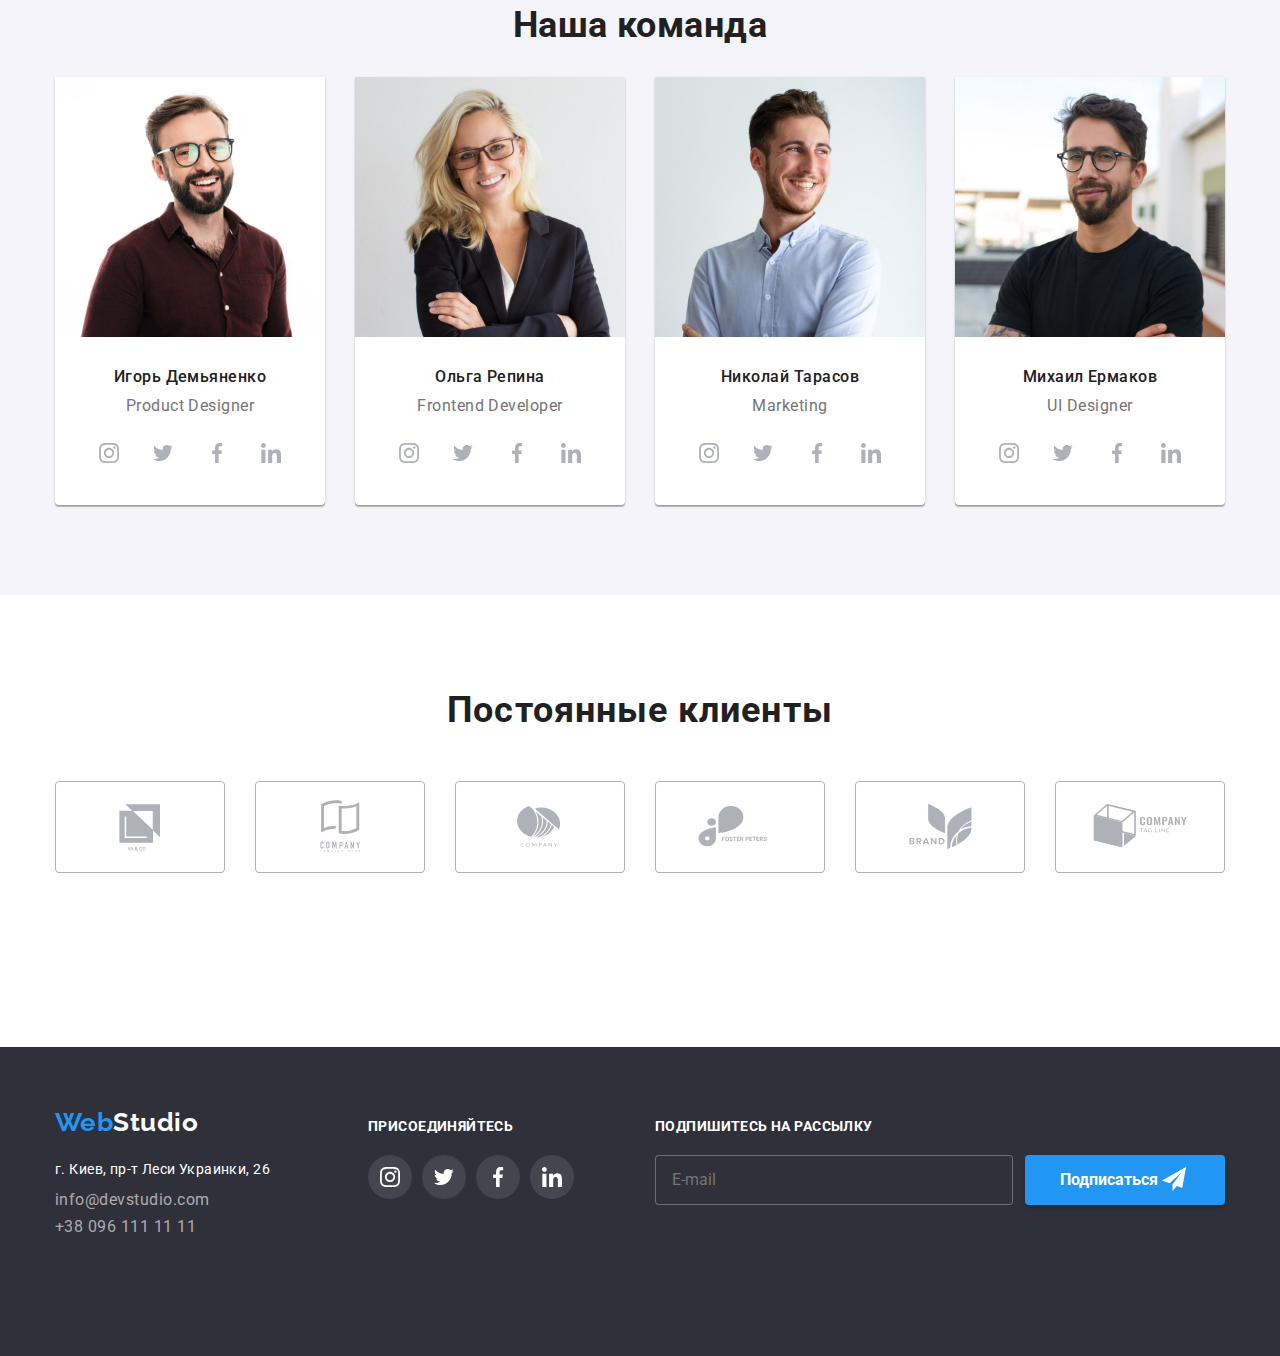
==== commit 3550929f: "8 дз" ====
--- a/index.html
+++ b/index.html
@@ -228,22 +228,57 @@
                 
                     
                      <li class="photo__item">
-                        
-                    <img src="./img/img-min.png" alt=" веб разроботка "  width="370"  />
+                        <picture>
+                            <source 
+                            srcset="./img/desktop/d_engage_1-min.jpg  1x, 
+                            ./img/desktop/d_engage_1@2x-min.jpg  2x "
+                            media="(min-width: 1200px)"
+                            
+                            />
+                           
+                            <img src="./img/img-min.png"
+                            alt=" веб разроботка " 
+                             width="370"  />
+                        </picture>
+                        
+      
                     
                     <p class="photo__paragraph">Десктопные приложения</p>
                 </li>
 
                
                    <li class="photo__item ">
-                   <img src="./img/img(1)-min.png" alt="мобильная разробка"  />
+                    <picture>
+                        <source 
+                        srcset="./img/desktop/d_engage_2-min.jpg  1x, 
+                        ./img/desktop/d_engage_2@2x-min.jpg  2x "
+                        media="(min-width: 1200px)"
+                        
+                        />
+                       
+                        <img src="./img/img(1)-min.png" 
+                        alt="мобильная разробка"  />
+                    </picture>
+
+  
                     
                     <p class="photo__paragraph">Мобильные приложения</p>
                 </li>
 
                
                     <li class="photo__item " >
-                    <img src="./img/img(2)-min.png" alt="дизайн продукта"  />
+                        <picture>
+                            <source 
+                            srcset="./img/desktop/d_engage_3-min.jpg  1x, 
+                            ./img/desktop/d_engage_3@2x-min.jpg  2x "
+                            media="(min-width: 1200px)"
+                            
+                            />
+                           
+                            <img src="./img/img(2)-min.png"
+                             alt="дизайн продукта"  />
+                        </picture>
+
                     
                      <p class="photo__paragraph">Дизайнерские решения</p>
                     </li>
@@ -259,8 +294,33 @@
              <ul class="img-people">
 
                    <li class="team__item-people team__photo">
-
-                    <img src="./img/img1.jpg" alt="фото нашого работника" width="450" />
+                    <picture>
+                        <source 
+                        srcset="./img/desktop/d_command_1-min.jpg  1x, 
+                        ./img/desktop/d_command_1@2x-min.jpg 2x "
+                        media="(min-width: 1200px)"
+                        
+                        />
+                       
+                        <source 
+                        srcset="./img/tablet/t_command_1-min.jpg 1x, 
+                        ./img/tablet/t_command_1@2x-min.jpg 2x"
+                        media="(min-width: 768px)"
+                        
+                        />
+
+                        <source 
+                        srcset="./img/mobile/m_command_1-min.jpg 1x, 
+                        ./img/mobile/m_command_1@2x-min.jpg 2x"
+                        media="(min-width: 360px)"
+                        
+                        />
+                        <img src="./img/img1.jpg"
+                        alt="фото нашого работника" 
+                        width="450" />
+                    </picture>
+
+                   
                    <div class="team__container"> <h3 class="team__title-text">Игорь Демьяненко</h3>
                     <p lang="en" class="team__paragraph">Product Designer</p> 
 
@@ -286,7 +346,32 @@
                     
                 </li>
                 <li class="team__item-people team__photo">
-                    <img src="./img/img2.jpg" alt="фото нашого работника" width="450" />
+                    <picture>
+                        <source 
+                        srcset="./img/desktop/d_command_2-min.jpg  1x, 
+                        ./img/desktop/d_command_2@2x-min.jpg 2x "
+                        media="(min-width: 1200px)"
+                        
+                        />
+                       
+                        <source 
+                        srcset="./img/tablet/t_command_2-min.jpg 1x, 
+                        ./img/tablet/t_command_2@2x-min.jpg 2x"
+                        media="(min-width: 768px)"
+                        
+                        />
+
+                        <source 
+                        srcset="./img/mobile/m_command_2-min.jpg 1x, 
+                        ./img/mobile/m_command_2@2x-min.jpg 2x"
+                        media="(min-width: 360px)"
+                        
+                        />
+                        <img src="./img/img2.jpg"
+                         alt="фото нашого работника"
+                          width="450" />
+                    </picture>
+
                    <div class="team__container"> <h3 class="team__title-text">Ольга Репина</h3>
                     <p lang="en" class="team__paragraph">Frontend Developer</p>
 
@@ -306,7 +391,32 @@
                     </ul></div>
                 </li>
                 <li class="team__item-people team__photo">
-                    <img src="./img/img3.jpg" alt="фото нашого работника" width="450" />
+                    <picture>
+                        <source 
+                        srcset="./img/desktop/d_command_3-min.jpg  1x, 
+                        ./img/desktop/d_command_3@2x-min.jpg 2x "
+                        media="(min-width: 1200px)"
+                        
+                        />
+                       
+                        <source 
+                        srcset="./img/tablet/t_command_3-min.jpg 1x, 
+                        ./img/tablet/t_command_3@2x-min.jpg 2x"
+                        media="(min-width: 768px)"
+                        
+                        />
+
+                        <source 
+                        srcset="./img/mobile/m_command_3-min.jpg 1x, 
+                        ./img/mobile/m_command_3@2x-min.jpg 2x"
+                        media="(min-width: 360px)"
+                        
+                        />
+                        <img src="./img/img3.jpg" 
+                        alt="фото нашого работника" 
+                        width="450" />
+                    </picture>
+
 
                     <div class="team__container"><h3 class="team__title-text">Николай Тарасов</h3>
 
@@ -328,7 +438,34 @@
                     </ul></div>
                 </li>
                 <li class="team__item-people team__photo">
-                    <img src="./img/img4.jpg" alt="фото нашого работника" width="450" />
+                    <picture>
+                        <source 
+                        srcset="./img/desktop/d_command_4-min.jpg  1x, 
+                        ./img/desktop/d_command_4@2x-min.jpg 2x "
+                        media="(min-width: 1200px)"
+                        
+                        />
+                       
+                        <source 
+                        srcset="./img/tablet/t_command_4-min.jpg 1x, 
+                        ./img/tablet/t_command_4@2x-min.jpg 2x"
+                        media="(min-width: 768px)"
+                        
+                        />
+
+                        <source 
+                        srcset="./img/mobile/m_command_4-min.jpg 1x, 
+                        ./img/mobile/m_command_4@2x-min.jpg 2x"
+                        media="(min-width: 360px)"
+                        
+                        />
+                        <img src="./img/img3.jpg"
+                        alt="фото нашого работника"
+                        width="450" />
+                    </picture>
+
+                                        
+
 
                    <div class="team__container"> <h3 class="team__title-text">Михаил Ермаков</h3>
 
--- a/css/main.min.css
+++ b/css/main.min.css
@@ -1 +1 @@
-/*! normalize.css v8.0.1 | MIT License | github.com/necolas/normalize.css */html{line-height:1.15;-webkit-text-size-adjust:100%}body{margin:0}main{display:block}h1{font-size:2em;margin:.67em 0}hr{box-sizing:content-box;height:0;overflow:visible}pre{font-family:monospace,monospace;font-size:1em}a{background-color:rgba(0,0,0,0)}abbr[title]{border-bottom:none;text-decoration:underline;text-decoration:underline dotted}b,strong{font-weight:bolder}code,kbd,samp{font-family:monospace,monospace;font-size:1em}small{font-size:80%}sub,sup{font-size:75%;line-height:0;position:relative;vertical-align:baseline}sub{bottom:-0.25em}sup{top:-0.5em}img{border-style:none}button,input,optgroup,select,textarea{font-family:inherit;font-size:100%;line-height:1.15;margin:0}button,input{overflow:visible}button,select{text-transform:none}button,[type=button],[type=reset],[type=submit]{-webkit-appearance:button}button::-moz-focus-inner,[type=button]::-moz-focus-inner,[type=reset]::-moz-focus-inner,[type=submit]::-moz-focus-inner{border-style:none;padding:0}button:-moz-focusring,[type=button]:-moz-focusring,[type=reset]:-moz-focusring,[type=submit]:-moz-focusring{outline:1px dotted ButtonText}fieldset{padding:.35em .75em .625em}legend{box-sizing:border-box;color:inherit;display:table;max-width:100%;padding:0;white-space:normal}progress{vertical-align:baseline}textarea{overflow:auto}[type=checkbox],[type=radio]{box-sizing:border-box;padding:0}[type=number]::-webkit-inner-spin-button,[type=number]::-webkit-outer-spin-button{height:auto}[type=search]{-webkit-appearance:textfield;outline-offset:-2px}[type=search]::-webkit-search-decoration{-webkit-appearance:none}::-webkit-file-upload-button{-webkit-appearance:button;font:inherit}details{display:block}summary{display:list-item}template{display:none}[hidden]{display:none}:root{--primary-text-color:#757575;--title-text-color:#212121;--accent-color:#2196F3;--color-color:#ffffff;--background-color:#2F303A}button{cursor:pointer;border-radius:4px;display:inline-block}body{background-color:var(--color-color);color:var(--primary-text-color);font-family:Roboto,Raleway,sans-serif;letter-spacing:.03em;margin:0 auto}.container{width:100%;margin:0 auto;padding-left:15px;padding-right:15px}@media screen and (min-width: 450px)and (max-width: 767px){.container{width:480px}}@media screen and (min-width: 768px)and (max-width: 1199px){.container{width:768px}}@media screen and (min-width: 1200px){.container{width:1200px}}h1,h2,h3{font-family:Roboto;color:#212121}ul{list-style:none}a{text-decoration:none}h1,h2,h3,h4,h5,h6,p{margin:0}ul,ol{margin:0;padding-left:0}img{display:block;max-width:100%;height:auto}@media screen and (min-width: 450px)and (max-width: 767px){img{width:450px}}@media screen and (min-width: 768px)and (max-width: 1199px){img{height:374px;width:354px}}.visually-hidden{position:absolute;white-space:nowrap;width:1px;height:1px;overflow:hidden;border:0;padding:0;clip:rect(0 0 0 0);clip-path:inset(50%);margin:-1px}.header{border-bottom:25px;margin:0;border-bottom:1px solid #ececec;position:relative}.header .container.nav{display:flex;align-items:center}@media screen and (max-width: 767px){.header .container.nav{padding-top:16px;padding-bottom:16px}}@media screen and (min-width: 1200px){.header .container.nav{padding-top:16px;padding-bottom:16px}}@media screen and (min-width: 768px)and (max-width: 1199px){.nav{display:flex;align-items:center}}@media screen and (min-width: 1200px){.nav{display:flex;align-items:center}}.nav__list{display:flex;margin-right:84px}@media screen and (min-width: 50px)and (max-width: 767px){.nav__list{display:none}}.nav__list:last-child{margin-right:0}.nav__list .nav__item{margin-right:50px}.nav__list .nav__item:last-child{margin-right:0}.nav__list .link{color:var(--title-text-color);font-weight:500;font-size:14px;line-height:1.14;display:block;padding-top:28px;padding-bottom:28px;transition-property:color;transition-duration:250ms;transition-timing-function:cubic-bezier(0.4, 0, 0.2, 1)}@media screen and (min-width: 1200px){.nav__list .link{padding-top:32px;padding-bottom:32px}}.nav__link.studio::after{content:"";position:absolute;left:0;bottom:0;display:block;width:100%;height:5px;background-color:var(--accent-color);border-radius:2px}.nav__link.studio:hover::after{display:block}.link{position:relative}.nav__link.portfolio::after{content:"";position:absolute;left:0;bottom:0;display:block;width:100%;height:5px;background-color:var(--accent-color);border-radius:2px;opacity:0;transition-property:opacity;transition-duration:250ms;transition-timing-function:cubic-bezier(0.4, 0, 0.2, 1)}.nav__link.we::after{content:"";position:absolute;left:0;bottom:0;display:block;width:100%;height:5px;background-color:var(--accent-color);border-radius:2px;opacity:0;transition-property:opacity;transition-duration:250ms;transition-timing-function:cubic-bezier(0.4, 0, 0.2, 1)}.nav__list .link:hover,.nav__list .link:focus{color:var(--accent-color)}.nav__item .nav__link.studio{color:#2196f3}.auth .nav__two{margin-left:0;margin-right:0}@media screen and (max-width: 768){.nav__two{display:none}}@media screen and (min-width: 50px)and (max-width: 767px){.nav__group{display:none}}@media screen and (min-width: 768px)and (max-width: 1199px){.nav__group{margin-left:auto}}@media screen and (min-width: 768px){.nav__auth{display:block;margin-left:auto}}.nav__list.auth{display:flex;margin-left:auto}@media screen and (min-width: 50px)and (max-width: 767px){.nav__list.auth{display:none}}@media screen and (min-width: 768px){.nav__list.auth{display:inline-block}}.nav__link.auth{color:var(--primary-text-color);font-weight:500;font-size:14px;line-height:1.14;padding-top:32px;padding-bottom:32px;display:inline-block;display:flex;align-items:center;width:100%;height:100%;transition-property:color;transition-duration:250ms;transition-timing-function:cubic-bezier(0.4, 0, 0.2, 1)}@media screen and (min-width: 768px)and (max-width: 1199px){.nav__link.auth{margin-left:auto;padding-top:0px;padding-bottom:0px;font-size:12px;line-height:1.16}}@media screen and (min-width: 1200px){.nav__link.auth{justify-content:center}}.nav__contact{margin-bottom:10px}.nav__icon.mail{max-width:16px;margin-right:10px;fill:currentColor}.nav__icon.phone{max-width:10px;margin-right:10px;fill:currentColor}.nav__list.auth .nav__item+.nav__item{margin-left:50px}@media screen and (min-width: 768px)and (max-width: 1199px){.nav__list.auth .nav__item+.nav__item{margin-left:0}}.nav__link.auth:hover,.nav__link.auth:focus{color:var(--accent-color)}.menu-open-btn,.menu-close-btn{display:block;padding:0;border:none;cursor:pointer;background-color:rgba(0,0,0,0);width:40px;height:40px;margin-left:auto;fill:#212121}@media screen and (min-width: 769px){.menu-open-btn,.menu-close-btn{display:none}}.menu-open-btn:focus,.menu-open-btn:hover,.menu-close-btn:focus,.menu-close-btn:hover{fill:var(--accent-color)}.menu-close-btn{margin-bottom:0;margin-left:auto;transition:fill 250ms cubic-bezier(0.4, 0, 0.2, 1),color 250ms cubic-bezier(0.4, 0, 0.2, 1)}.mob-menu{position:fixed;top:0;left:0;background-color:#fff;box-shadow:0px 4px 8px rgba(0,0,0,.04),0px 2px 4px rgba(0,0,0,.08),0px 1px 3px rgba(0,0,0,.16);width:100%;height:100%;z-index:6;padding:21px 25px 48px 40px}@media screen and (min-width: 769px){.mob-menu{display:none}}.mob-menu .mob-menu__conteiner{height:100%;display:flex;flex-direction:column;justify-content:space-between;overflow-y:auto}.mob-menu{opacity:1}.mob-menu.is-hidden{opacity:0;pointer-events:none;visibility:hidden}.mob-menu__item{font-family:"Roboto";font-style:normal;font-weight:500;font-size:40px;line-height:1.18;letter-spacing:.02em;margin-bottom:36px}.mob-menu__item:last-child{margin-bottom:0}.mob-menu__studio{color:#2196f3}.mob-menu__portfolio{margin-bottom:32px;color:#212121}.mob-menu__we{color:#212121}.mob__list{display:inline-block}.mob__link.mob__auth{display:block;margin-bottom:32px}.mob__auvto{margin-bottom:64px}.mob__auth{font-size:34px;color:#2196f3}.mob__email{font-size:28px;color:#757575}.mob__link{font-family:"Roboto";font-style:normal;font-weight:500;font-size:34px;line-height:1.1764705882;letter-spacing:.02em}.mob-social__list{display:flex;flex-wrap:nowrap}@media screen and (max-width: 449px){.mob-social__list{flex-wrap:wrap;font-size:30px}}.mob-social__item:last-child{margin-right:0}.mob-social__item{padding-right:10px;position:relative;border-right:1px solid rgba(33,33,33,.2);margin-left:10px}.mob-social__link::after{content:"";padding-right:10px;position:absolute}.mob-social__item:last-child{border-right:none}.mob-social__item:nth-child(1){margin-left:10px}.mob-social__link{font-family:"Roboto";font-style:normal;font-weight:500;font-size:18px;line-height:1.22;letter-spacing:.02em;color:#2196f3}.section{max-width:480px;height:400px;margin-left:auto;margin-right:auto;background-color:#2f303a;background-image:linear-gradient(rgba(47, 48, 58, 0.4), rgba(47, 48, 58, 0.4)),url(../img/Img-min.jpg);background-repeat:no-repeat;background-position:center;background-size:cover;color:var(--color-color);text-align:center}@media screen and (min-width: 1200px){.section{width:1200px;padding:200px 0;height:600px}}@media screen and (min-width: 768px)and (max-width: 1199px){.section{width:768px;max-width:768px}}.section__title{color:var(--color-color);margin-bottom:30px;text-align:center;max-width:360px;font-weight:900;font-size:26px;line-height:1.36;text-transform:uppercase;letter-spacing:.06em;margin-left:auto;margin-right:auto;padding-top:118px}@media screen and (min-width: 1200px){.section__title{font-size:44px;max-width:698px}}@media screen and (max-width: 450px){.section__title{max-width:360px;line-height:1.61}}.backdrop{position:fixed;top:0;left:0;width:100%;height:100%;z-index:5;background-color:rgba(33,33,33,.5);opacity:1;transition:opacity 250ms cubic-bezier(0.4, 0, 0.2, 1),visibility 250ms cubic-bezier(0.4, 0, 0.2, 1)}.backdrop.is-hidden{opacity:0;pointer-events:none;visibility:hidden}.modal{position:absolute;top:50%;left:50%;transform:translate(-50%, -50%);width:528px;height:581px;background-color:var(--color-color);border-radius:4px;padding:40px}.modal__icon{width:11px;height:11px;justify-content:center;align-content:center;transition:fill 250ms cubic-bezier(0.4, 0, 0.2, 1)}.modal__icon:hover,.modal__icon:focus{fill:#2196f3}.button__primary{display:inline-block;cursor:pointer;color:var(--color-color);background-color:var(--accent-color);border:0 solid rgba(0,0,0,0);font-family:"Roboto";font-weight:700;font-size:16px;line-height:1.9;padding:10px 32px 10px 32px;min-width:200px;border:0px solid rgba(0,0,0,0);transition:background-color 250ms cubic-bezier(0.4, 0, 0.2, 1),color 250ms cubic-bezier(0.4, 0, 0.2, 1)}.button__primary:hover,.button__primary:focus{color:var(--title-text-color);background-color:#f5f4fa}.modal__botton{width:30px;height:30px;position:absolute;right:.66%;top:.66%;transform:translate(-0.66%, -0.66%);background-color:var(--color-color);border-radius:50%;border:1px solid rgba(0,0,0,.1)}.form__button{background:#188ce8;box-shadow:0px 4px 4px rgba(0,0,0,.15);border-radius:4px;display:inline-block;cursor:pointer;color:var(--color-color);background-color:var(--accent-color);border:0 solid rgba(0,0,0,0);font-family:"Roboto";font-weight:700;font-size:16px;line-height:1.9;padding:10px 55px 10px 56px;min-width:200px;border:0px solid rgba(0,0,0,0);transition:background-color 250ms cubic-bezier(0.4, 0, 0.2, 1),color 250ms cubic-bezier(0.4, 0, 0.2, 1)}.footer__button{background:#188ce8;box-shadow:0px 4px 4px rgba(0,0,0,.15);border-radius:4px;display:inline-block;cursor:pointer;color:var(--color-color);background-color:var(--accent-color);border:0 solid rgba(0,0,0,0);font-family:"Roboto";font-weight:700;font-size:16px;line-height:1.9;padding:10px 62px 10px 29px;min-width:200px;border:0px solid rgba(0,0,0,0);transition:background-color 250ms cubic-bezier(0.4, 0, 0.2, 1),color 250ms cubic-bezier(0.4, 0, 0.2, 1);width:200px;height:50px;position:relative;margin-left:12px}@media screen and (min-width: 450px)and (max-width: 767px){.footer__button{margin-left:125px}}@media screen and (min-width: 768px)and (max-width: 1199px){.footer__button{margin-left:276px}}@media screen and (max-width: 450px){.footer__button{max-width:200px;margin-left:0px}}.footer__button-icon{position:absolute;display:flex;height:24px;width:120%;margin-top:2px;margin-bottom:7px}.project__button{cursor:pointer;color:var(--title-text-color);background-color:#eee;border:0 solid rgba(0,0,0,0);font-family:"Roboto",sans-serif;font-style:normal;font-weight:500;font-size:16px;line-height:1.62;letter-spacing:.03em;padding:6px 22px 6px 22px;transition:background-color 250ms cubic-bezier(0.4, 0, 0.2, 1),color 250ms cubic-bezier(0.4, 0, 0.2, 1),box-shadow 250ms cubic-bezier(0.4, 0, 0.2, 1)}.project__button:hover,.project__button:focus{color:var(--color-color);background-color:var(--accent-color);box-shadow:0px 4px 4px rgba(0,0,0,.15),0px 2px 2px rgba(0,0,0,.15)}.project__button.blue{background-color:var(--accent-color);color:var(--color-color)}textarea{resize:none;width:448px;height:120px;padding:0;border:0;outline:none;display:block}input{border:1px solid rgba(33,33,33,.2);border-radius:4px;outline:none}.form__title{width:100%;font-family:"Roboto";font-style:normal;font-weight:700;font-size:20px;line-height:1.15;text-align:center;letter-spacing:.03em;color:#212121;margin-bottom:12px}.form__label-comment{display:flex;text-align:left;margin-bottom:4px}.form__label{text-align:left;margin-bottom:4px}.form__container{font-family:"Roboto";font-style:normal;font-weight:400;font-size:12px;line-height:1.17;letter-spacing:.01em;color:#757575;display:block}.form__name{margin-bottom:10px;display:flex;flex-direction:column;transition:transform 250ms cubic-bezier(0.4, 0, 0.2, 1);cursor:pointer;position:relative}.form__name input:focus,.form__textarea-placeholder:focus{border:1px solid #2196f3}.form__textarea{width:448px}.form__textarea-placeholder:hover,.form__name input:hover{border:1px solid #2196f3}.form__textarea-placeholder{border:1px solid rgba(33,33,33,.2);border-radius:4px;transition:border 250ms cubic-bezier(0.4, 0, 0.2, 1)}.form__textarea .form__textarea-placeholder{padding:12px 16px 12px 16px}.form__text-treaty{color:#2196f3;transition:color 250ms cubic-bezier(0.4, 0, 0.2, 1)}.form__text{font-size:14px;margin-left:8px;line-height:1.71;letter-spacing:.03em}.form__text-treaty{position:relative}.form__text a::before{content:"";bottom:2px;left:0;position:absolute;width:100%;height:1px;background-color:#2196f3}.form__name input{height:40px;padding-left:42px;padding-top:12px;padding-bottom:12px}.form__icon{position:absolute;top:70%;left:14px;display:inline-block;width:18px;height:18px;transform:translateY(-70%);fill:#212121;transition-property:fill;transition-duration:250ms;transition-timing-function:cubic-bezier(0.4, 0, 0.2, 1)}input:hover+.form__icon,input:focus+.form__icon{fill:#2196f3}.form__icon-check{display:inline-block;background-color:var(--color-color);width:16px;height:15px;left:4px;position:absolute;border:1px solid #212121;align-items:center;justify-content:center;margin-right:7px}.checkbox:checked+.form__icon-check{background-color:#2196f3}.form__checkbox{position:relative;margin-bottom:30px;margin-top:25px}.checkbox{left:0}.form__checkbox{text-align:center;display:inline-block;display:flex;align-items:center;justify-content:center;margin-top:20px;width:100%}.form__icon-checkbox{width:11px;height:8px;margin-right:7px;margin-left:0;padding-left:0}.nav__logo.top{margin-right:88px;padding-top:24px;padding-bottom:24px}@media screen and (min-width: 1200px){.nav__logo.top{margin-right:93px}}@media screen and (max-width: 768px){.nav__logo.top{margin-right:0px}}.nav__logo.web{color:var(--accent-color);font-family:"Raleway";font-style:normal;font-weight:700;font-size:26px;line-height:1.19}.nav__logo.heder{color:var(--title-text-color);font-family:"Raleway";font-style:normal;font-weight:700;font-size:26px;line-height:1.19}.footer__logo{text-decoration:none;font-family:"Raleway",sans-serif;font-weight:700;font-size:26px;line-height:1.19;color:var(--color-color)}@media screen and (max-width: 1199px){.footer__logo{text-align:center;font-size:24px;line-height:1.16;letter-spacing:.03em}}.section-list{color:var(--primary-text-color)}.section-list .content__title{color:var(--title-text-color);text-transform:uppercase}.project{padding-top:60px;padding-bottom:60px}@media screen and (min-width: 1200px){.project{padding-top:94px;padding-bottom:94px}}.project__list{display:flex;flex-wrap:wrap;align-items:center;gap:15px 8px;margin-bottom:40px}@media screen and (max-width: 769px){.project__list{flex-wrap:wrap}}@media screen and (min-width: 769px){.project__list{margin-bottom:30px;justify-content:center}}@media screen and (min-width: 1200px){.project__list{margin-bottom:50px;justify-content:center}}.gallery__box{display:flex}.gallery__item{width:100%}.gallery{display:flex;flex-wrap:wrap;gap:30px}@media screen and (min-width: 769px)and (max-width: 1199px){.gallery{width:calc((100% - 30px)/2)}}@media screen and (min-width: 1200px){.gallery>.gallery__item{width:calc((100% - 60px)/3);border-bottom:1px solid #eee}}.gallery:nth-child(n+7){margin-bottom:0}.gallery__link{display:inline-block;transition-property:box-shadow;transition-duration:250ms;transition-timing-function:cubic-bezier(0.4, 0, 0.2, 1)}.gallery__link:hover,.gallery__link:focus{box-shadow:0px 1px 1px rgba(0,0,0,.12),1px 4px 4px rgba(0,0,0,.06),1px 4px 6px rgba(0,0,0,.16);transition:box-shadow 250ms cubic-bezier(0.4, 0, 0.2, 1)}.gallery__link:hover .gallery__paragraph{transform:translateY(0);opacity:1}.gallery__help{padding:20px 24px 20px 24px}.gallery__text{color:var(--title-text-color);font-weight:700;font-size:18px;line-height:2;letter-spacing:.06em;margin-bottom:4px}.gallery__paragraph-portfolio{color:var(--primary-text-color);font-size:16px;line-height:1.9}.gallery__conteiner{position:relative;overflow:hidden}.gallery__paragraph{position:absolute;display:block;width:100%;height:100%;top:0;text-align:left;left:0;font-family:"Roboto";font-style:normal;font-weight:400;font-size:18px;line-height:1.56;letter-spacing:.03em;color:#fff;background-color:rgba(33,150,243,.9);padding:63px 24px;transform:translateY(100%);transition:transform 250ms cubic-bezier(0.4, 0, 0.2, 1)}.container-footer{margin-left:auto;margin-right:auto;width:100%}@media screen and (max-width: 1199px){.container-footer{padding-top:60px}}@media screen and (min-width: 768px)and (max-width: 1199px){.container-footer{display:flex}}@media screen and (min-width: 1200px){.container-footer{display:flex}}.footer{background-color:var(--background-color);padding:60px 0}@media screen and (min-width: 1200px){.footer{padding-top:60px;padding-bottom:60px}}.footer__blok{margin-bottom:60px;text-align:center}@media screen and (max-width: 450px)and (max-width: 767px){.footer__blok{text-align:-webkit-center;margin-bottom:60px;margin-right:0;flex-wrap:wrap}}@media screen and (min-width: 768px)and (max-width: 1199px){.footer__blok{text-align:center;width:fit-content;margin-left:61px}}@media screen and (min-width: 1200px){.footer__blok{margin-right:70px}}@media screen and (min-width: 1200px){.footer__container{display:flex;align-items:baseline}}@media screen and (max-width: 767px){.footer__social{text-align:center}}@media screen and (min-width: 768px)and (max-width: 1199px){.footer__social{margin-left:165px}}@media screen and (min-width: 1200px){.footer__social{display:inline-block;padding:12px}}@media screen and (min-width: 768px)and (max-width: 1199px){.footer__grup{display:flex}}.footer__paragraph{font-weight:700;font-size:14px;line-height:1.14;letter-spacing:.03em;text-transform:uppercase;color:var(--color-color);margin-bottom:20px}@media screen and (min-width: 450px)and (max-width: 767px){.footer__paragraph{text-align:center}}@media screen and (min-width: 768px)and (max-width: 1199px){.footer__paragraph{text-align:center}}.footer__list-social{display:flex;justify-content:center}@media screen and (min-width: 450px)and (max-width: 767px){.footer__list-social{margin-bottom:60px}}@media screen and (min-width: 768px)and (max-width: 1199px){.footer__list-social{margin-bottom:60px}}@media screen and (max-width: 450px){.footer__list-social{margin-bottom:60px}}.footer__item{width:44px;height:44px}.footer__item:not(:last-child){margin-right:10px}.footer__link{background-color:rgba(255,255,255,.1);width:100%;height:100%;display:flex;border-radius:50%;justify-content:center;align-items:center;transition-property:background-color;transition-duration:250ms;transition-timing-function:cubic-bezier(0.4, 0, 0.2, 1)}.footer__link:hover,.footer__link:focus{background-color:var(--accent-color)}.footer__icon{fill:var(--color-color)}@media screen and (max-width: 450px){.footer-form__container{text-align:center}}@media screen and (min-width: 1200px){.footer-form__container{margin-left:93px}}.footer__input{display:inline-block;height:50px;color:#fff;background-color:var(--background-color);border:1px solid rgba(255,255,255,.3);font-size:16px}@media screen and (max-width: 767px){.footer__input{margin-bottom:20px;max-width:450px;height:50px;width:450px;height:50px}}@media screen and (max-width: 450px){.footer__input{width:100%}}@media screen and (min-width: 768px)and (max-width: 1199px){.footer__input{margin-bottom:20px;margin-left:151px;width:450px}}@media screen and (min-width: 1200px){.footer__input{width:358px}}.footer__input:focus{border:1px solid var(--color-color)}@media screen and (min-width: 1200px){.footer-form__bid{display:flex}}.footer-form__bid .footer__input{padding-left:16px}.footer-form__more{right:0}.address__item{margin-top:20px;width:231px}@media screen and (min-width: 450px)and (max-width: 767px){.address__list{margin-left:109px}}.address__item:not(:first-child){margin-top:9px}.address__link.map{font-weight:400;font-size:14px;line-height:1.71;letter-spacing:.03em;font-style:normal;color:var(--color-color);transition-property:color;transition-duration:250ms;transition-timing-function:cubic-bezier(0.4, 0, 0.2, 1)}.address__link.map:hover,.address__link.map:focus{color:var(--accent-color)}.address__link.contact{font-style:normal;color:rgba(255,255,255,.6);transition-property:color;transition-duration:250ms;transition-timing-function:cubic-bezier(0.4, 0, 0.2, 1)}.address__link.contact:hover,.address__link.contact:focus{color:var(--accent-color)}.section-list{padding:60px 0}@media screen and (min-width: 1200px){.section-list{padding:94px 0}}.content{display:flex}@media screen and (min-width: 768px)and (max-width: 1199px){.content{display:flex;flex-wrap:wrap}}@media screen and (min-width: 1200px){.container .content{display:flex;flex-wrap:nowrap}}@media screen and (min-width: 1200px){.container{width:1200px;padding-bottom:0}}.content{display:flex;flex-wrap:wrap}@media screen and (min-width: 768px)and (max-width: 1199px){.content{margin-left:auto;margin-right:auto;gap:30px}}.team__photo:last-child(-n+2){margin-bottom:0}.team__photo{margin-bottom:30px}@media screen and (min-width: 768px)and (max-width: 1199px){.team__photo{margin-right:30px}}@media screen and (min-width: 450px)and (max-width: 767px){.content__item{width:100%}}.content__title{width:320px;margin-bottom:10px;align-items:center;max-height:120px;border-radius:4px;font-weight:700;font-size:14px;line-height:1.14;letter-spacing:.03em}@media screen and (min-width: 450px)and (max-width: 767px){.content__title{width:450px}}@media screen and (min-width: 768px)and (max-width: 1199px){.content__title{width:354px}}@media screen and (min-width: 1200px){.content__title{width:270px;align-items:left}}.content__icon{max-width:70px;max-height:70px}.content__picture{width:100%;height:100%;background-color:#f5f4fa;display:flex;align-items:center;justify-content:center;height:120px;border-radius:4px;margin-bottom:30px}@media screen and (min-width: 450px)and (max-width: 767px){.content__picture{max-width:450px;margin-top:30px;height:120px}}@media screen and (min-width: 768px)and (max-width: 1199px){.content__picture{max-width:354px;display:flex}}@media screen and (min-width: 1200px){.content__picture{max-width:270px}}.content__paragraph{color:var(--primary-text-color);font-weight:400;font-size:14px;line-height:1.7}@media screen and (min-width: 450px)and (max-width: 767px){.content__paragraph{min-width:450px}}@media screen and (min-width: 768px)and (max-width: 1199px){.content__paragraph{width:354px}}@media screen and (min-width: 50px)and (max-width: 1199px){.photo{position:absolute;white-space:nowrap;width:1px;height:1px;overflow:hidden;border:0;padding:0;clip:rect(0 0 0 0);clip-path:inset(50%);margin:-1px}}.photo .photo__title{color:var(--title-text-color);font-weight:700;font-size:36px;line-height:1.17;text-align:center;margin-bottom:50px}.photo__title{margin:0px}.photo__list{display:flex;flex-wrap:nowrap;margin-left:-30px;margin-top:-30px}.photo__list .photo__item{flex-basis:calc((100% - 90px)/3);margin-left:30px;margin-top:30px}.photo__item:nth-child(n+3){margin-right:0}.photo__item{position:relative}@media screen and (min-width: 1200px){.photo__item img{max-width:370px}}.photo__paragraph{display:flex;align-items:center;justify-content:center;width:370px;height:70px;background-color:rgba(45,48,58,.8);position:absolute;text-align:center;bottom:0;font-family:"Roboto";font-style:normal;font-weight:700;font-size:14px;line-height:1.14;letter-spacing:.03em;text-transform:uppercase;color:var(--color-color)}.team__title{color:var(--title-text-color);font-weight:700;font-size:28px;line-height:1.17;text-align:center;margin-bottom:30px}.team{background-color:#f5f4fa;text-align:center;padding-top:60px;padding-bottom:60px}@media screen and (min-width: 768px)and (max-width: 1199px){.img-people{display:flex;flex-wrap:wrap}}@media screen and (min-width: 1200px){.img-people{display:flex;flex-wrap:nowrap}}.team__item-people{background-color:#fff;background:#fff;box-shadow:0px 1px 3px rgba(0,0,0,.12),0px 1px 1px rgba(0,0,0,.14),0px 2px 1px rgba(0,0,0,.2);border-radius:0px 0px 4px 4px}@media screen and (min-width: 1200px){.team__item-people{margin-right:30px}}.team__photo:last-child(-n+2){margin-bottom:0}.team__photo{margin-bottom:30px}@media screen and (min-width: 768px)and (max-width: 1199px){.team__photo{margin-right:30px}}@media screen and (max-width: 1200px){.team__photo:nth-child(2n){margin-right:0}}.team__item-people:nth-child(4n){margin-right:0}.team__item-people .team__container{padding-top:30px;padding-bottom:30px}.team__container .team__paragraph{font-family:"Roboto";font-style:normal;font-weight:400;font-size:16px;line-height:1.19;text-align:center;letter-spacing:.03em;margin-bottom:16px}.team__container .team__title-text{font-family:"Roboto";font-style:normal;font-weight:500;font-size:16px;line-height:1.19;text-align:center;letter-spacing:.03em;margin-bottom:10px;margin-top:0}.team__item{width:44px;height:44px;margin-right:10px}.team__item:last-child{margin-right:0}.team__link{width:100%;height:100%;background-color:#fff;border-radius:50%;display:flex;align-items:center;justify-content:center;transition-property:background-color;transition-duration:250ms;transition-timing-function:cubic-bezier(0.4, 0, 0.2, 1)}.team__icon{width:20px;height:20px;fill:#afb1b8;transition-property:fill;transition-duration:250ms;transition-timing-function:cubic-bezier(0.4, 0, 0.2, 1)}.team__link:hover,.team__link:focus{background-color:var(--accent-color)}.team__link:hover .team__icon,.team__link:focus .team__icon{fill:var(--color-color)}.team__list{display:flex;justify-content:center}.company__clients{padding-top:94px;padding-bottom:94px}@media screen and (max-width: 450px){.company__clients{padding-top:60px;padding-bottom:60px}}@media screen and (min-width: 450px)and (max-width: 767px){.company__clients{padding-top:60px;padding-bottom:60px}}.company__title{display:flex;flex-wrap:wrap;justify-content:center}.company__regular{margin-bottom:30px}.company__regular:last-child{margin-bottom:0px}.company__title{font-family:"Roboto";font-style:normal;font-weight:700;font-size:36px;line-height:1.17;text-align:center;letter-spacing:.03em;color:var(--title-text-color)}@media screen and (max-width: 450px){.company__title{font-size:28px}}@media screen and (min-width: 450px)and (max-width: 767px){.company__title{font-size:28px}}@media screen and (min-width: 768px)and (max-width: 1199px){.company__title{margin-bottom:50px}}@media screen and (min-width: 1200px){.company__title{margin-bottom:50px}}.compani__item{width:210px;height:92px}@media screen and (max-width: 450px){.compani__item{margin-bottom:30px;font-size:28px}.compani__item .compani__item:last-child{margin-right:0px}.compani__item .compani__link:last-child{margin-bottom:0}}@media screen and (min-width: 450px)and (max-width: 767px){.compani__item{font-size:28px}}.compani__item:nth-child(2n+1){margin-bottom:30px}@media screen and (min-width: 450px)and (max-width: 767px){.compani__item:nth-child(2n+1){margin-right:30px}.compani__item:nth-child(n+5){margin-bottom:0px}}@media screen and (min-width: 768px)and (max-width: 1199px){.compani__item:nth-child(-n+5){margin-right:30px}.compani__item:nth-child(3n+3){margin-right:0px}}@media screen and (min-width: 1200px){.compani__item{width:170px;margin-right:30px}.compani__item:last-child{margin-right:0px}}.company__link{width:100%;height:100%;background-color:var(--color-color);display:flex;align-items:center;justify-content:center;border:1px solid #afb1b8;border-radius:4px;transition-property:background-color;transition-duration:250ms;transition-timing-function:cubic-bezier(0.4, 0, 0.2, 1)}.company__link:hover,.company__link:focus{border-color:var(--accent-color)}.company__link:hover .company__icon,.company__link:focus .company__icon{fill:var(--accent-color)}.company__icon{fill:#afb1b8;transition-property:fill;transition-duration:250ms;transition-timing-function:cubic-bezier(0.4, 0, 0.2, 1)}/*# sourceMappingURL=main.min.css.map */+/*! normalize.css v8.0.1 | MIT License | github.com/necolas/normalize.css */html{line-height:1.15;-webkit-text-size-adjust:100%}body{margin:0}main{display:block}h1{font-size:2em;margin:.67em 0}hr{box-sizing:content-box;height:0;overflow:visible}pre{font-family:monospace,monospace;font-size:1em}a{background-color:rgba(0,0,0,0)}abbr[title]{border-bottom:none;text-decoration:underline;text-decoration:underline dotted}b,strong{font-weight:bolder}code,kbd,samp{font-family:monospace,monospace;font-size:1em}small{font-size:80%}sub,sup{font-size:75%;line-height:0;position:relative;vertical-align:baseline}sub{bottom:-0.25em}sup{top:-0.5em}img{border-style:none}button,input,optgroup,select,textarea{font-family:inherit;font-size:100%;line-height:1.15;margin:0}button,input{overflow:visible}button,select{text-transform:none}button,[type=button],[type=reset],[type=submit]{-webkit-appearance:button}button::-moz-focus-inner,[type=button]::-moz-focus-inner,[type=reset]::-moz-focus-inner,[type=submit]::-moz-focus-inner{border-style:none;padding:0}button:-moz-focusring,[type=button]:-moz-focusring,[type=reset]:-moz-focusring,[type=submit]:-moz-focusring{outline:1px dotted ButtonText}fieldset{padding:.35em .75em .625em}legend{box-sizing:border-box;color:inherit;display:table;max-width:100%;padding:0;white-space:normal}progress{vertical-align:baseline}textarea{overflow:auto}[type=checkbox],[type=radio]{box-sizing:border-box;padding:0}[type=number]::-webkit-inner-spin-button,[type=number]::-webkit-outer-spin-button{height:auto}[type=search]{-webkit-appearance:textfield;outline-offset:-2px}[type=search]::-webkit-search-decoration{-webkit-appearance:none}::-webkit-file-upload-button{-webkit-appearance:button;font:inherit}details{display:block}summary{display:list-item}template{display:none}[hidden]{display:none}:root{--primary-text-color:#757575;--title-text-color:#212121;--accent-color:#2196F3;--color-color:#ffffff;--background-color:#2F303A}button{cursor:pointer;border-radius:4px;display:inline-block}body{background-color:var(--color-color);color:var(--primary-text-color);font-family:Roboto,Raleway,sans-serif;letter-spacing:.03em;margin:0 auto}.container{width:100%;margin:0 auto;padding-left:15px;padding-right:15px}@media screen and (min-width: 450px)and (max-width: 767px){.container{width:480px}}@media screen and (min-width: 768px)and (max-width: 1199px){.container{width:768px}}@media screen and (min-width: 1200px){.container{width:1200px}}h1,h2,h3{font-family:Roboto;color:#212121}ul{list-style:none}a{text-decoration:none}h1,h2,h3,h4,h5,h6,p{margin:0}ul,ol{margin:0;padding-left:0}img{display:block;max-width:100%;height:auto}@media screen and (min-width: 450px)and (max-width: 767px){img{width:450px}}@media screen and (min-width: 768px)and (max-width: 1199px){img{height:374px;width:354px}}.visually-hidden{position:absolute;white-space:nowrap;width:1px;height:1px;overflow:hidden;border:0;padding:0;clip:rect(0 0 0 0);clip-path:inset(50%);margin:-1px}.header{border-bottom:25px;margin:0;border-bottom:1px solid #ececec;position:relative}.header .container.nav{display:flex;align-items:center}@media screen and (max-width: 767px){.header .container.nav{padding-top:16px;padding-bottom:16px}}@media screen and (min-width: 1200px){.header .container.nav{padding-top:16px;padding-bottom:16px}}@media screen and (min-width: 768px)and (max-width: 1199px){.nav{display:flex;align-items:center}}@media screen and (min-width: 1200px){.nav{display:flex;align-items:center;margin-right:auto}}.nav__list{display:flex;margin-right:84px}@media screen and (min-width: 50px)and (max-width: 767px){.nav__list{display:none}}.nav__list:last-child{margin-right:0}.nav__list .nav__item{margin-right:50px}.nav__list .nav__item:last-child{margin-right:0}.nav__list .link{color:var(--title-text-color);font-weight:500;font-size:14px;line-height:1.14;display:block;padding-top:28px;padding-bottom:28px;transition-property:color;transition-duration:250ms;transition-timing-function:cubic-bezier(0.4, 0, 0.2, 1)}@media screen and (min-width: 1200px){.nav__list .link{padding-top:32px;padding-bottom:32px}}.nav__link.studio::after{content:"";position:absolute;left:0;bottom:0;display:block;width:100%;height:5px;background-color:var(--accent-color);border-radius:2px}.nav__link.studio:hover::after{display:block}.link{position:relative}.nav__link.portfolio::after{content:"";position:absolute;left:0;bottom:0;display:block;width:100%;height:5px;background-color:var(--accent-color);border-radius:2px;opacity:0;transition-property:opacity;transition-duration:250ms;transition-timing-function:cubic-bezier(0.4, 0, 0.2, 1)}.nav__link.we::after{content:"";position:absolute;left:0;bottom:0;display:block;width:100%;height:5px;background-color:var(--accent-color);border-radius:2px;opacity:0;transition-property:opacity;transition-duration:250ms;transition-timing-function:cubic-bezier(0.4, 0, 0.2, 1)}.nav__list .link:hover,.nav__list .link:focus{color:var(--accent-color)}.nav__item .nav__link.studio{color:#2196f3}.auth .nav__two{margin-left:0;margin-right:0}@media screen and (min-width: 1200px){.nav__two{margin-right:30px}}@media screen and (max-width: 768){.nav__two{display:none}}@media screen and (min-width: 50px)and (max-width: 767px){.nav__group{display:none}}@media screen and (min-width: 768px)and (max-width: 1199px){.nav__group{margin-left:auto}}@media screen and (min-width: 1200px){.nav__group{display:flex}}@media screen and (min-width: 768px)and (max-width: 1199px){.nav__auth{display:block;margin-left:auto}}.nav__list.auth{display:flex;margin-left:auto}@media screen and (min-width: 50px)and (max-width: 767px){.nav__list.auth{display:none}}@media screen and (min-width: 768px){.nav__list.auth{display:inline-block}}@media screen and (min-width: 1200px){.nav__auth{display:flex}}.nav__link.auth{color:var(--primary-text-color);font-weight:500;font-size:14px;line-height:1.14;padding-top:32px;padding-bottom:32px;display:inline-block;display:flex;align-items:center;width:100%;height:100%;transition-property:color;transition-duration:250ms;transition-timing-function:cubic-bezier(0.4, 0, 0.2, 1)}@media screen and (min-width: 768px)and (max-width: 1199px){.nav__link.auth{margin-left:auto;padding-top:0px;padding-bottom:0px;font-size:12px;line-height:1.16}}@media screen and (min-width: 1200px){.nav__link.auth{justify-content:center}}.nav__contact{margin-bottom:10px}.nav__icon.mail{max-width:16px;margin-right:10px;fill:currentColor}.nav__icon.phone{max-width:10px;margin-right:10px;fill:currentColor}.nav__list.auth .nav__item+.nav__item{margin-left:50px}@media screen and (min-width: 768px)and (max-width: 1199px){.nav__list.auth .nav__item+.nav__item{margin-left:0}}.nav__link.auth:hover,.nav__link.auth:focus{color:var(--accent-color)}.menu-open-btn,.menu-close-btn{display:block;padding:0;border:none;cursor:pointer;background-color:rgba(0,0,0,0);width:40px;height:40px;margin-left:auto;fill:#212121}@media screen and (min-width: 769px){.menu-open-btn,.menu-close-btn{display:none}}.menu-open-btn:focus,.menu-open-btn:hover,.menu-close-btn:focus,.menu-close-btn:hover{fill:var(--accent-color)}.menu-close-btn{margin-bottom:0;margin-left:auto;transition:fill 250ms cubic-bezier(0.4, 0, 0.2, 1),color 250ms cubic-bezier(0.4, 0, 0.2, 1)}.mob-menu{position:fixed;top:0;left:0;background-color:#fff;box-shadow:0px 4px 8px rgba(0,0,0,.04),0px 2px 4px rgba(0,0,0,.08),0px 1px 3px rgba(0,0,0,.16);width:100%;height:100%;z-index:6;padding:21px 25px 48px 40px}@media screen and (min-width: 769px){.mob-menu{display:none}}.mob-menu .mob-menu__conteiner{height:100%;display:flex;flex-direction:column;justify-content:space-between;overflow-y:auto}.mob-menu{opacity:1}.mob-menu.is-hidden{opacity:0;pointer-events:none;visibility:hidden}.mob-menu__item{font-family:"Roboto";font-style:normal;font-weight:500;font-size:40px;line-height:1.18;letter-spacing:.02em;margin-bottom:36px}.mob-menu__item:last-child{margin-bottom:0}.mob-menu__studio{color:#2196f3}.mob-menu__portfolio{margin-bottom:32px;color:#212121}.mob-menu__we{color:#212121}.mob__list{display:inline-block}.mob__link.mob__auth{display:block;margin-bottom:32px}.mob__auvto{margin-bottom:64px}.mob__auth{font-size:34px;color:#2196f3}.mob__email{font-size:28px;color:#757575}.mob__link{font-family:"Roboto";font-style:normal;font-weight:500;font-size:34px;line-height:1.1764705882;letter-spacing:.02em}.mob-social__list{display:flex;flex-wrap:nowrap}@media screen and (max-width: 449px){.mob-social__list{flex-wrap:wrap;font-size:30px}}.mob-social__item:last-child{margin-right:0}.mob-social__item{padding-right:10px;position:relative;border-right:1px solid rgba(33,33,33,.2);margin-left:10px}.mob-social__link::after{content:"";padding-right:10px;position:absolute}.mob-social__item:last-child{border-right:none}.mob-social__item:nth-child(1){margin-left:10px}.mob-social__link{font-family:"Roboto";font-style:normal;font-weight:500;font-size:18px;line-height:1.22;letter-spacing:.02em;color:#2196f3}.section{max-width:100%;height:400px;margin-left:auto;margin-right:auto;background-color:#2f303a;background-image:linear-gradient(rgba(47, 48, 58, 0.4), rgba(47, 48, 58, 0.4)),url(../img/mobile/m_hero-min.jpg);background-repeat:no-repeat;background-position:center;background-size:cover;color:var(--color-color);text-align:center}@media(min-device-pixel-ratio: 2),(min-resolution: 192dpi),(min-resolution: 2dppx){.section{background-image:linear-gradient(rgba(47, 48, 58, 0.4), rgba(47, 48, 58, 0.4)),url(../img/mobile/m_hero@2x-min.jpg)}}@media screen and (min-width: 1200px){.section{width:1200px;padding:200px 0;height:600px;background-color:#2f303a;background-image:linear-gradient(rgba(47, 48, 58, 0.4), rgba(47, 48, 58, 0.4)),url(../img/desktop/d_hero-min.jpg)}}@media screen and (min-width: 1200px)and (min-device-pixel-ratio: 2),screen and (min-width: 1200px)and (min-resolution: 192dpi),screen and (min-width: 1200px)and (min-resolution: 2dppx){.section{background-image:linear-gradient(rgba(47, 48, 58, 0.4), rgba(47, 48, 58, 0.4)),url(../img/desktop/d_hero@2x-min.jpg)}}@media screen and (min-width: 768px)and (max-width: 1199px){.section{width:768px;max-width:768px;background-color:#2f303a;background-image:linear-gradient(rgba(47, 48, 58, 0.4), rgba(47, 48, 58, 0.4)),url(../img/tablet/t_hero-min.jpg)}}@media screen and (min-width: 768px)and (max-width: 1199px)and (min-device-pixel-ratio: 2),screen and (min-width: 768px)and (max-width: 1199px)and (min-resolution: 192dpi),screen and (min-width: 768px)and (max-width: 1199px)and (min-resolution: 2dppx){.section{background-image:linear-gradient(rgba(47, 48, 58, 0.4), rgba(47, 48, 58, 0.4)),url(../img/tablet/t_hero@2x-min.jpg)}}.section__title{color:var(--color-color);margin-bottom:30px;text-align:center;max-width:360px;font-weight:900;font-size:26px;line-height:1.36;text-transform:uppercase;letter-spacing:.06em;margin-left:auto;margin-right:auto}@media screen and (min-width: 1200px){.section__title{font-size:44px;max-width:698px}}@media screen and (min-width: 360px)and (max-width: 1199px){.section__title{padding-top:118px}}@media screen and (max-width: 450px){.section__title{max-width:360px;line-height:1.61;padding-top:118px}}.backdrop{position:fixed;top:0;left:0;width:100%;height:100%;z-index:5;background-color:rgba(33,33,33,.5);opacity:1;transition:opacity 250ms cubic-bezier(0.4, 0, 0.2, 1),visibility 250ms cubic-bezier(0.4, 0, 0.2, 1)}.backdrop.is-hidden{opacity:0;pointer-events:none;visibility:hidden}.modal{position:absolute;top:50%;left:50%;transform:translate(-50%, -50%);width:528px;height:581px;background-color:var(--color-color);border-radius:4px;padding:40px}@media screen and (max-width: 1199px){.modal{width:450px;height:609px}}@media screen and (max-width: 479px){.modal{width:350px}}.modal__icon{width:11px;height:11px;justify-content:center;align-content:center;transition:fill 250ms cubic-bezier(0.4, 0, 0.2, 1)}.modal__icon:hover,.modal__icon:focus{fill:#2196f3}.button__primary{display:inline-block;cursor:pointer;color:var(--color-color);background-color:var(--accent-color);border:0 solid rgba(0,0,0,0);font-family:"Roboto";font-weight:700;font-size:16px;line-height:1.9;padding:10px 32px 10px 32px;min-width:200px;border:0px solid rgba(0,0,0,0);transition:background-color 250ms cubic-bezier(0.4, 0, 0.2, 1),color 250ms cubic-bezier(0.4, 0, 0.2, 1)}.button__primary:hover,.button__primary:focus{color:var(--title-text-color);background-color:#f5f4fa}.modal__botton{width:30px;height:30px;position:absolute;right:.66%;top:.66%;transform:translate(-0.66%, -0.66%);background-color:var(--color-color);border-radius:50%;border:1px solid rgba(0,0,0,.1)}.form__button{background:#188ce8;box-shadow:0px 4px 4px rgba(0,0,0,.15);border-radius:4px;display:inline-block;cursor:pointer;color:var(--color-color);background-color:var(--accent-color);border:0 solid rgba(0,0,0,0);font-family:"Roboto";font-weight:700;font-size:16px;line-height:1.9;padding:10px 55px 10px 56px;min-width:200px;border:0px solid rgba(0,0,0,0);transition:background-color 250ms cubic-bezier(0.4, 0, 0.2, 1),color 250ms cubic-bezier(0.4, 0, 0.2, 1)}.footer__button{background:#188ce8;box-shadow:0px 4px 4px rgba(0,0,0,.15);border-radius:4px;display:inline-block;cursor:pointer;color:var(--color-color);background-color:var(--accent-color);border:0 solid rgba(0,0,0,0);font-family:"Roboto";font-weight:700;font-size:16px;line-height:1.9;padding:10px 62px 10px 29px;min-width:200px;border:0px solid rgba(0,0,0,0);transition:background-color 250ms cubic-bezier(0.4, 0, 0.2, 1),color 250ms cubic-bezier(0.4, 0, 0.2, 1);width:200px;height:50px;position:relative;margin-left:12px}@media screen and (min-width: 450px)and (max-width: 767px){.footer__button{margin-left:125px}}@media screen and (min-width: 768px)and (max-width: 1199px){.footer__button{margin-left:276px}}@media screen and (max-width: 450px){.footer__button{max-width:200px;margin-left:0px}}.footer__button-icon{position:absolute;display:flex;height:24px;width:120%;margin-top:2px;margin-bottom:7px}.project__button{cursor:pointer;color:var(--title-text-color);background-color:#eee;border:0 solid rgba(0,0,0,0);font-family:"Roboto",sans-serif;font-style:normal;font-weight:500;font-size:16px;line-height:1.62;letter-spacing:.03em;padding:6px 22px 6px 22px;transition:background-color 250ms cubic-bezier(0.4, 0, 0.2, 1),color 250ms cubic-bezier(0.4, 0, 0.2, 1),box-shadow 250ms cubic-bezier(0.4, 0, 0.2, 1)}.project__button:hover,.project__button:focus{color:var(--color-color);background-color:var(--accent-color);box-shadow:0px 4px 4px rgba(0,0,0,.15),0px 2px 2px rgba(0,0,0,.15)}.project__button.blue{background-color:var(--accent-color);color:var(--color-color)}textarea{resize:none;width:370px;height:120px;padding:0;border:0;outline:none;display:block}@media screen and (min-width: 1200px){textarea{width:448px}}@media screen and (max-width: 479px){textarea{max-width:100%}}input{width:100%;border:1px solid rgba(33,33,33,.2);border-radius:4px;outline:none}.form__title{width:100%;font-family:"Roboto";font-style:normal;font-weight:700;font-size:20px;line-height:1.15;text-align:center;letter-spacing:.03em;color:#212121;margin-bottom:12px}.form__label-comment{display:flex;text-align:left;margin-bottom:4px}.form__label{text-align:left;margin-bottom:4px}.form__container{font-family:"Roboto";font-style:normal;font-weight:400;font-size:12px;line-height:1.17;letter-spacing:.01em;color:#757575;display:block}.form__name{margin-bottom:10px;display:flex;flex-direction:column;transition:transform 250ms cubic-bezier(0.4, 0, 0.2, 1);cursor:pointer;position:relative}.form__name input:focus,.form__textarea-placeholder:focus{border:1px solid #2196f3}.form__textarea{width:448px}.form__textarea-placeholder:hover,.form__name input:hover{border:1px solid #2196f3}.form__textarea-placeholder{border:1px solid rgba(33,33,33,.2);border-radius:4px;transition:border 250ms cubic-bezier(0.4, 0, 0.2, 1)}.form__textarea .form__textarea-placeholder{padding:12px 16px 12px 16px}.form__text-treaty{color:#2196f3;transition:color 250ms cubic-bezier(0.4, 0, 0.2, 1)}.form__text{font-size:14px;margin-left:8px;line-height:1.71;letter-spacing:.03em}@media screen and (max-width: 1199px){.form__text{font-size:12px;margin-left:20px}}.form__text-treaty{position:relative}.form__text a::before{content:"";bottom:2px;left:0;position:absolute;width:100%;height:1px;background-color:#2196f3}.form__name input{height:40px;padding-left:42px;padding-top:12px;padding-bottom:12px}.form__icon{position:absolute;top:70%;left:14px;display:inline-block;width:18px;height:18px;transform:translateY(-70%);fill:#212121;transition-property:fill;transition-duration:250ms;transition-timing-function:cubic-bezier(0.4, 0, 0.2, 1)}input:hover+.form__icon,input:focus+.form__icon{fill:#2196f3}.form__icon-check{display:inline-block;background-color:var(--color-color);width:16px;height:15px;left:4px;position:absolute;border:1px solid #212121;align-items:center;justify-content:center;margin-right:7px}.checkbox:checked+.form__icon-check{background-color:#2196f3}.form__checkbox{position:relative;margin-bottom:30px;margin-top:25px}.checkbox{left:0}.form__checkbox{text-align:center;display:inline-block;display:flex;align-items:center;justify-content:center;margin-top:20px;width:100%}.form__icon-checkbox{width:11px;height:8px;margin-right:7px;margin-left:0;padding-left:0}.nav__logo.top{margin-right:88px;padding-top:24px;padding-bottom:24px}@media screen and (min-width: 1200px){.nav__logo.top{margin-right:93px}}@media screen and (max-width: 768px){.nav__logo.top{margin-right:0px}}.nav__logo.web{color:var(--accent-color);font-family:"Raleway";font-style:normal;font-weight:700;font-size:26px;line-height:1.19}.nav__logo.heder{color:var(--title-text-color);font-family:"Raleway";font-style:normal;font-weight:700;font-size:26px;line-height:1.19}.footer__logo{text-decoration:none;font-family:"Raleway",sans-serif;font-weight:700;font-size:26px;line-height:1.19;color:var(--color-color)}@media screen and (max-width: 1199px){.footer__logo{text-align:center;font-size:24px;line-height:1.16;letter-spacing:.03em}}.section-list{color:var(--primary-text-color)}.section-list .content__title{color:var(--title-text-color);text-transform:uppercase}.project{padding-top:60px;padding-bottom:60px}@media screen and (min-width: 1200px){.project{padding-top:94px;padding-bottom:94px}}.project__list{display:flex;flex-wrap:wrap;align-items:center;gap:15px 8px;margin-bottom:40px}@media screen and (max-width: 769px){.project__list{flex-wrap:wrap}}@media screen and (min-width: 769px){.project__list{margin-bottom:30px;justify-content:center}}@media screen and (min-width: 1200px){.project__list{margin-bottom:50px;justify-content:center}}.gallery__box{display:flex}@media screen and (min-width: 769px)and (max-width: 1199px){.gallery__item{width:calc((100% - 30px)/2)}}.gallery{display:flex;flex-wrap:wrap;gap:30px}@media screen and (min-width: 1200px){.gallery>.gallery__item{width:calc((100% - 60px)/3);border-bottom:1px solid #eee}}.gallery:nth-child(n+7){margin-bottom:0}.gallery__link{display:inline-block;transition-property:box-shadow;transition-duration:250ms;transition-timing-function:cubic-bezier(0.4, 0, 0.2, 1)}.gallery__link:hover,.gallery__link:focus{box-shadow:0px 1px 1px rgba(0,0,0,.12),1px 4px 4px rgba(0,0,0,.06),1px 4px 6px rgba(0,0,0,.16);transition:box-shadow 250ms cubic-bezier(0.4, 0, 0.2, 1)}.gallery__link:hover .gallery__paragraph{transform:translateY(0);opacity:1}.gallery__help{padding:20px 24px 20px 24px}.gallery__text{color:var(--title-text-color);font-weight:700;font-size:18px;line-height:2;letter-spacing:.06em;margin-bottom:4px}.gallery__paragraph-portfolio{color:var(--primary-text-color);font-size:16px;line-height:1.9}.gallery__conteiner{position:relative;overflow:hidden}.gallery__paragraph{position:absolute;display:block;width:100%;height:100%;top:0;text-align:left;left:0;font-family:"Roboto";font-style:normal;font-weight:400;font-size:18px;line-height:1.56;letter-spacing:.03em;color:#fff;background-color:rgba(33,150,243,.9);padding:63px 24px;transform:translateY(100%);transition:transform 250ms cubic-bezier(0.4, 0, 0.2, 1)}.container-footer{margin-left:auto;margin-right:auto;width:100%}@media screen and (max-width: 1199px){.container-footer{padding-top:60px}}@media screen and (min-width: 768px)and (max-width: 1199px){.container-footer{display:flex}}@media screen and (min-width: 1200px){.container-footer{display:flex}}.footer{background-color:var(--background-color);padding:60px 0}@media screen and (min-width: 1200px){.footer{padding-top:60px;padding-bottom:60px}}.footer__blok{margin-bottom:60px;text-align:center}@media screen and (min-width: 1200px){.footer__blok{text-align:start}}@media screen and (max-width: 450px)and (max-width: 767px){.footer__blok{text-align:-webkit-center;margin-bottom:60px;margin-right:0;flex-wrap:wrap}}@media screen and (min-width: 768px)and (max-width: 1199px){.footer__blok{text-align:center;width:fit-content;margin-left:61px}}@media screen and (min-width: 1200px){.footer__blok{margin-right:70px}}@media screen and (min-width: 1200px){.footer__container{display:flex;align-items:baseline}}@media screen and (max-width: 767px){.footer__social{text-align:center}}@media screen and (min-width: 768px)and (max-width: 1199px){.footer__social{margin-left:165px}}@media screen and (min-width: 1200px){.footer__social{display:inline-block;padding:12px}}@media screen and (min-width: 768px)and (max-width: 1199px){.footer__grup{display:flex}}@media screen and (min-width: 1200px){.footer__grup{display:flex}}.footer__paragraph{font-weight:700;font-size:14px;line-height:1.14;letter-spacing:.03em;text-transform:uppercase;color:var(--color-color);margin-bottom:20px}@media screen and (min-width: 450px)and (max-width: 767px){.footer__paragraph{text-align:center}}@media screen and (min-width: 768px)and (max-width: 1199px){.footer__paragraph{text-align:center}}.footer__list-social{display:flex;justify-content:center}@media screen and (min-width: 450px)and (max-width: 767px){.footer__list-social{margin-bottom:60px}}@media screen and (min-width: 768px)and (max-width: 1199px){.footer__list-social{margin-bottom:60px}}@media screen and (max-width: 450px){.footer__list-social{margin-bottom:60px}}.footer__item{width:44px;height:44px}.footer__item:not(:last-child){margin-right:10px}.footer__link{background-color:rgba(255,255,255,.1);width:100%;height:100%;display:flex;border-radius:50%;justify-content:center;align-items:center;transition-property:background-color;transition-duration:250ms;transition-timing-function:cubic-bezier(0.4, 0, 0.2, 1)}.footer__link:hover,.footer__link:focus{background-color:var(--accent-color)}.footer__icon{fill:var(--color-color)}@media screen and (max-width: 450px){.footer-form__container{text-align:center}}@media screen and (min-width: 1200px){.footer-form__container{margin-left:auto}}.footer__input{display:inline-block;height:50px;color:#fff;background-color:var(--background-color);border:1px solid rgba(255,255,255,.3);font-size:16px}@media screen and (max-width: 767px){.footer__input{margin-bottom:20px;max-width:450px;height:50px;width:450px;height:50px}}@media screen and (max-width: 450px){.footer__input{width:100%}}@media screen and (min-width: 768px)and (max-width: 1199px){.footer__input{margin-bottom:20px;margin-left:151px;width:450px}}@media screen and (min-width: 1200px){.footer__input{width:358px}}.footer__input:focus{border:1px solid var(--color-color)}@media screen and (min-width: 1200px){.footer-form__bid{display:flex}}.footer-form__bid .footer__input{padding-left:16px}.footer-form__more{right:0}.address__item{margin-top:20px;width:231px}@media screen and (min-width: 450px)and (max-width: 767px){.address__list{margin-left:109px}}.address__item:not(:first-child){margin-top:9px}.address__link.map{font-weight:400;font-size:14px;line-height:1.71;letter-spacing:.03em;font-style:normal;color:var(--color-color);transition-property:color;transition-duration:250ms;transition-timing-function:cubic-bezier(0.4, 0, 0.2, 1)}.address__link.map:hover,.address__link.map:focus{color:var(--accent-color)}.address__link.contact{font-style:normal;color:rgba(255,255,255,.6);transition-property:color;transition-duration:250ms;transition-timing-function:cubic-bezier(0.4, 0, 0.2, 1)}.address__link.contact:hover,.address__link.contact:focus{color:var(--accent-color)}.section-list{padding:60px 0}@media screen and (min-width: 1200px){.section-list{padding:94px 0}}.content{display:flex}@media screen and (min-width: 768px)and (max-width: 1199px){.content{display:flex;flex-wrap:wrap}}@media screen and (min-width: 1200px){.container .content{display:flex;flex-wrap:nowrap}}@media screen and (min-width: 1200px){.container{width:1200px;padding-bottom:0}}.content{display:flex;flex-wrap:wrap}@media screen and (min-width: 768px)and (max-width: 1199px){.content{margin-left:auto;margin-right:auto;gap:30px}}.team__photo:last-child(-n+2){margin-bottom:0}.team__photo{margin-bottom:30px}@media screen and (min-width: 768px)and (max-width: 1199px){.team__photo{margin-right:30px}}@media screen and (min-width: 450px)and (max-width: 767px){.content__item{width:100%}}.content__title{width:320px;margin-bottom:10px;align-items:center;max-height:120px;border-radius:4px;font-weight:700;font-size:14px;line-height:1.14;letter-spacing:.03em}@media screen and (min-width: 450px)and (max-width: 767px){.content__title{width:450px}}@media screen and (min-width: 768px)and (max-width: 1199px){.content__title{width:354px}}@media screen and (min-width: 1200px){.content__title{width:270px;align-items:left}}.content__icon{max-width:70px;max-height:70px}.content__picture{width:100%;height:100%;background-color:#f5f4fa;display:flex;align-items:center;justify-content:center;height:120px;border-radius:4px;margin-bottom:30px}@media screen and (min-width: 450px)and (max-width: 767px){.content__picture{max-width:450px;margin-top:30px;height:120px}}@media screen and (min-width: 768px)and (max-width: 1199px){.content__picture{max-width:354px;display:flex}}@media screen and (min-width: 1200px){.content__picture{max-width:270px}}.content__paragraph{color:var(--primary-text-color);font-weight:400;font-size:14px;line-height:1.7}@media screen and (min-width: 450px)and (max-width: 767px){.content__paragraph{min-width:450px}}@media screen and (min-width: 768px)and (max-width: 1199px){.content__paragraph{width:354px}}@media screen and (min-width: 50px)and (max-width: 1199px){.photo{position:absolute;white-space:nowrap;width:1px;height:1px;overflow:hidden;border:0;padding:0;clip:rect(0 0 0 0);clip-path:inset(50%);margin:-1px}}.photo .photo__title{color:var(--title-text-color);font-weight:700;font-size:36px;line-height:1.17;text-align:center;margin-bottom:50px}.photo__title{margin:0px}.photo__list{display:flex;flex-wrap:nowrap;margin-left:-30px;margin-top:-30px}.photo__list .photo__item{flex-basis:calc((100% - 90px)/3);margin-left:30px;margin-top:30px}.photo__item:nth-child(n+3){margin-right:0}.photo__item{position:relative}@media screen and (min-width: 1200px){.photo__item img{max-width:370px}}.photo__paragraph{display:flex;align-items:center;justify-content:center;width:370px;height:70px;background-color:rgba(45,48,58,.8);position:absolute;text-align:center;bottom:0;font-family:"Roboto";font-style:normal;font-weight:700;font-size:14px;line-height:1.14;letter-spacing:.03em;text-transform:uppercase;color:var(--color-color)}.team__title{color:var(--title-text-color);font-weight:700;font-size:28px;line-height:1.17;text-align:center;margin-bottom:30px}@media screen and (min-width: 1200px){.team__title{font-size:36px}}.team{background-color:#f5f4fa;text-align:center;padding-top:60px;padding-bottom:60px}@media screen and (min-width: 768px)and (max-width: 1199px){.img-people{display:flex;flex-wrap:wrap}}@media screen and (min-width: 1200px){.img-people{display:flex;flex-wrap:nowrap}}.team__item-people{background-color:#fff;background:#fff;box-shadow:0px 1px 3px rgba(0,0,0,.12),0px 1px 1px rgba(0,0,0,.14),0px 2px 1px rgba(0,0,0,.2);border-radius:0px 0px 4px 4px}@media screen and (min-width: 1200px){.team__item-people{margin-right:30px}}.team__photo:last-child(-n+2){margin-bottom:0}.team__photo{margin-bottom:30px}@media screen and (min-width: 768px)and (max-width: 1199px){.team__photo{margin-right:30px}}@media screen and (max-width: 1200px){.team__photo:nth-child(2n){margin-right:0}}.team__item-people:nth-child(4n){margin-right:0}.team__item-people .team__container{padding-top:30px;padding-bottom:30px}.team__container .team__paragraph{font-family:"Roboto";font-style:normal;font-weight:400;font-size:16px;line-height:1.19;text-align:center;letter-spacing:.03em;margin-bottom:16px}.team__container .team__title-text{font-family:"Roboto";font-style:normal;font-weight:500;font-size:16px;line-height:1.19;text-align:center;letter-spacing:.03em;margin-bottom:10px;margin-top:0}.team__item{width:44px;height:44px;margin-right:10px}.team__item:last-child{margin-right:0}.team__link{width:100%;height:100%;background-color:#fff;border-radius:50%;display:flex;align-items:center;justify-content:center;transition-property:background-color;transition-duration:250ms;transition-timing-function:cubic-bezier(0.4, 0, 0.2, 1)}.team__icon{width:20px;height:20px;fill:#afb1b8;transition-property:fill;transition-duration:250ms;transition-timing-function:cubic-bezier(0.4, 0, 0.2, 1)}.team__link:hover,.team__link:focus{background-color:var(--accent-color)}.team__link:hover .team__icon,.team__link:focus .team__icon{fill:var(--color-color)}.team__list{display:flex;justify-content:center}.company__clients{padding-top:94px;padding-bottom:94px}@media screen and (max-width: 450px){.company__clients{padding-top:60px;padding-bottom:60px}}@media screen and (min-width: 450px)and (max-width: 767px){.company__clients{padding-top:60px;padding-bottom:60px}}.company__title{display:flex;flex-wrap:wrap;justify-content:center}.company__regular{margin-bottom:30px}.company__regular:last-child{margin-bottom:0px}.company__title{font-family:"Roboto";font-style:normal;font-weight:700;font-size:28px;line-height:1.17;text-align:center;letter-spacing:.03em;color:var(--title-text-color)}@media screen and (max-width: 450px){.company__title{font-size:28px}}@media screen and (min-width: 450px)and (max-width: 767px){.company__title{font-size:28px}}@media screen and (min-width: 768px)and (max-width: 1199px){.company__title{margin-bottom:50px}}@media screen and (min-width: 1200px){.company__title{margin-bottom:50px;font-size:36px}}.compani__item{width:210px;height:92px}@media screen and (max-width: 450px){.compani__item{margin-bottom:30px;font-size:28px}.compani__item .compani__item:last-child{margin-right:0px}.compani__item .compani__link:last-child{margin-bottom:0}}@media screen and (min-width: 450px)and (max-width: 767px){.compani__item{font-size:28px}}.compani__item:nth-child(2n+1){margin-bottom:30px}@media screen and (min-width: 450px)and (max-width: 767px){.compani__item:nth-child(2n+1){margin-right:30px}.compani__item:nth-child(n+5){margin-bottom:0px}}@media screen and (min-width: 768px)and (max-width: 1199px){.compani__item:nth-child(-n+5){margin-right:30px}.compani__item:nth-child(3n+3){margin-right:0px}}@media screen and (min-width: 1200px){.compani__item{width:170px;margin-right:30px}.compani__item:last-child{margin-right:0px}}.company__link{width:100%;height:100%;background-color:var(--color-color);display:flex;align-items:center;justify-content:center;border:1px solid #afb1b8;border-radius:4px;transition-property:background-color;transition-duration:250ms;transition-timing-function:cubic-bezier(0.4, 0, 0.2, 1)}.company__link:hover,.company__link:focus{border-color:var(--accent-color)}.company__link:hover .company__icon,.company__link:focus .company__icon{fill:var(--accent-color)}.company__icon{fill:#afb1b8;transition-property:fill;transition-duration:250ms;transition-timing-function:cubic-bezier(0.4, 0, 0.2, 1)}/*# sourceMappingURL=main.min.css.map */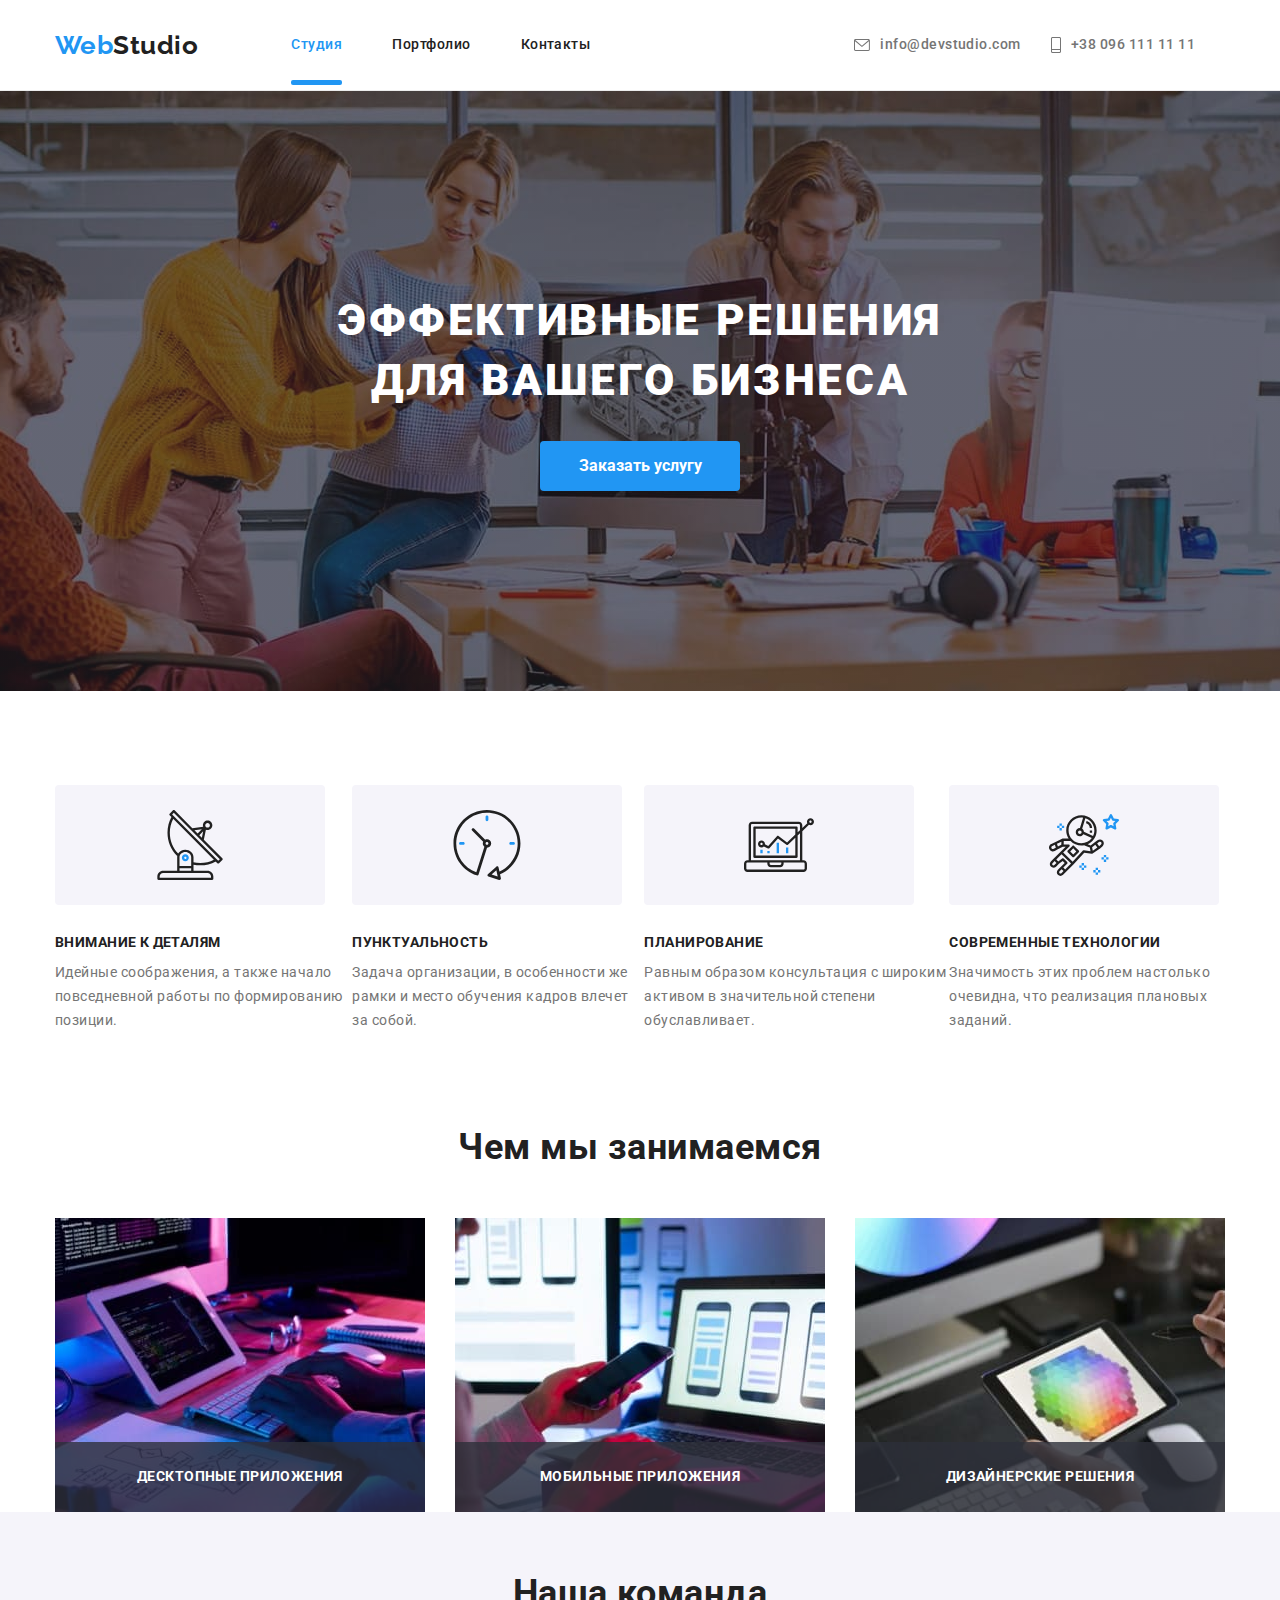
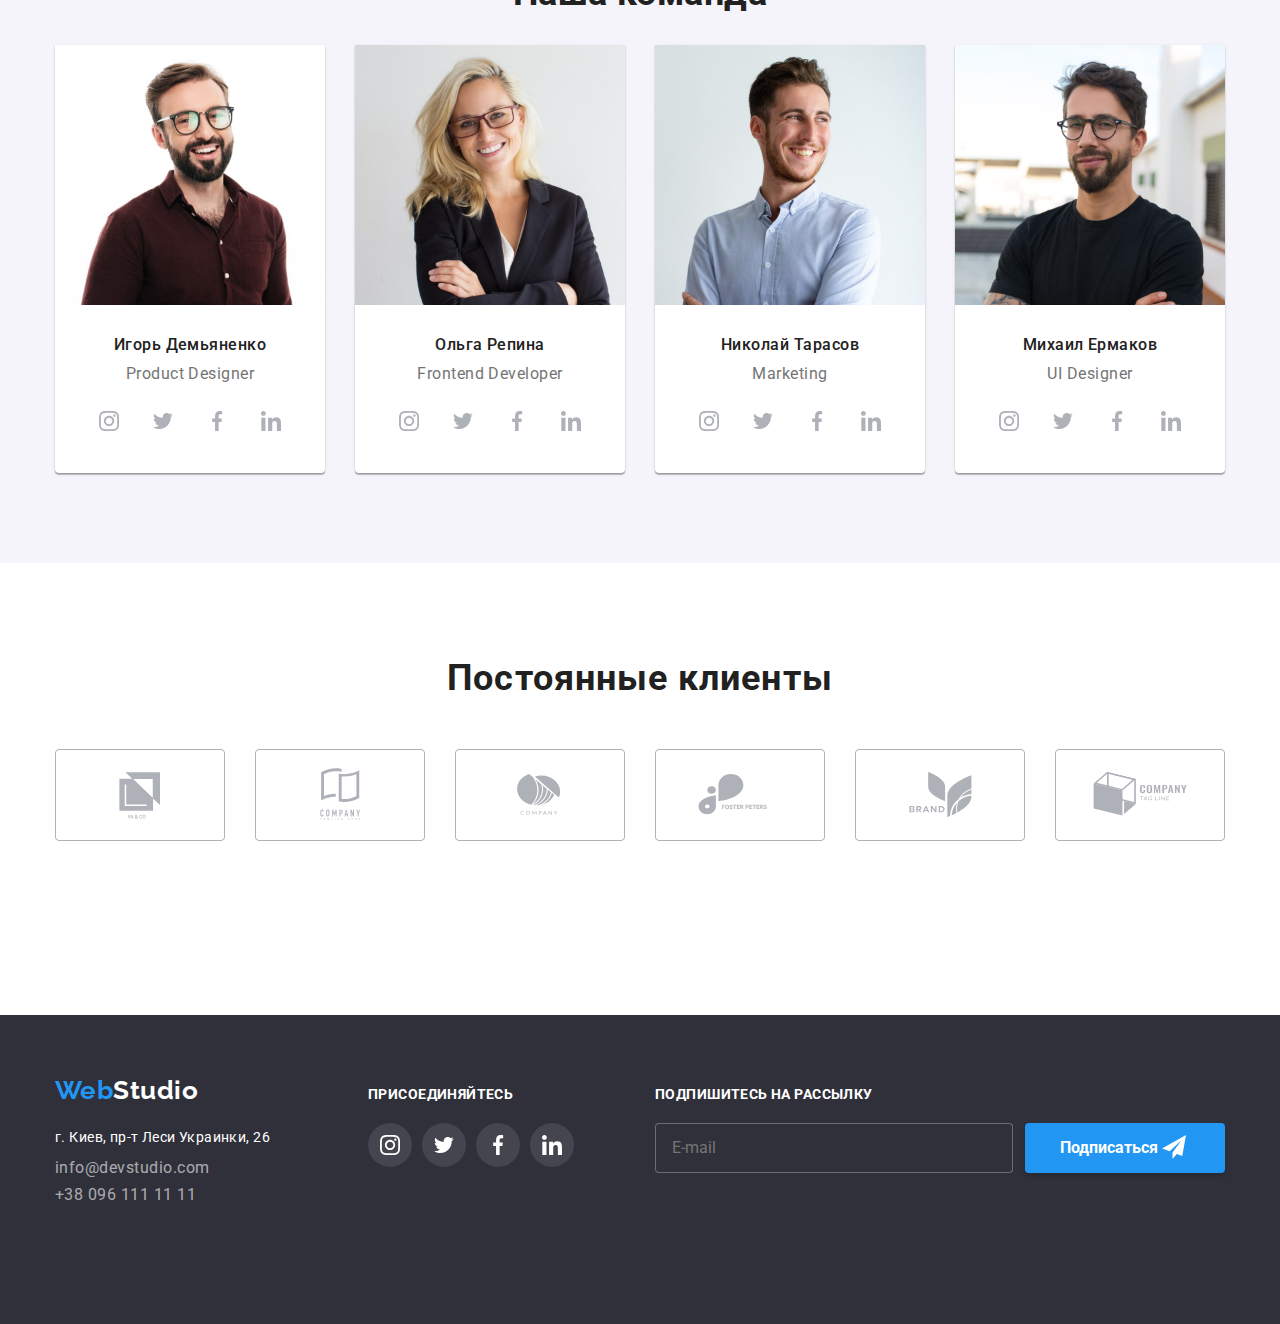
==== commit b24e1267: "8 домашка" ====
--- a/index.html
+++ b/index.html
@@ -32,8 +32,8 @@
                 <li class="nav__item"><a href="" class="nav__link link we">Контакты</a></li>
             </ul>
         </nav>
-<div class="nav__group">
-        <ul class="nav__auth  list ">
+
+        <ul class="nav__auth  list nav__group">
 
             <li class=" nav__two">
        
@@ -48,7 +48,7 @@
                 </svg>+38 096 111 11 11</a>
             </li>
         </ul>
-    </div>
+   
         <button type="button" class="menu-open-btn" data-menu-open> 
             <svg class=""   width="40" height="40">
             <use href="./img/symbola-defs.svg#icon-menu_40px" ></use>
--- a/css/main.min.css
+++ b/css/main.min.css
@@ -1 +1 @@
-/*! normalize.css v8.0.1 | MIT License | github.com/necolas/normalize.css */html{line-height:1.15;-webkit-text-size-adjust:100%}body{margin:0}main{display:block}h1{font-size:2em;margin:.67em 0}hr{box-sizing:content-box;height:0;overflow:visible}pre{font-family:monospace,monospace;font-size:1em}a{background-color:rgba(0,0,0,0)}abbr[title]{border-bottom:none;text-decoration:underline;text-decoration:underline dotted}b,strong{font-weight:bolder}code,kbd,samp{font-family:monospace,monospace;font-size:1em}small{font-size:80%}sub,sup{font-size:75%;line-height:0;position:relative;vertical-align:baseline}sub{bottom:-0.25em}sup{top:-0.5em}img{border-style:none}button,input,optgroup,select,textarea{font-family:inherit;font-size:100%;line-height:1.15;margin:0}button,input{overflow:visible}button,select{text-transform:none}button,[type=button],[type=reset],[type=submit]{-webkit-appearance:button}button::-moz-focus-inner,[type=button]::-moz-focus-inner,[type=reset]::-moz-focus-inner,[type=submit]::-moz-focus-inner{border-style:none;padding:0}button:-moz-focusring,[type=button]:-moz-focusring,[type=reset]:-moz-focusring,[type=submit]:-moz-focusring{outline:1px dotted ButtonText}fieldset{padding:.35em .75em .625em}legend{box-sizing:border-box;color:inherit;display:table;max-width:100%;padding:0;white-space:normal}progress{vertical-align:baseline}textarea{overflow:auto}[type=checkbox],[type=radio]{box-sizing:border-box;padding:0}[type=number]::-webkit-inner-spin-button,[type=number]::-webkit-outer-spin-button{height:auto}[type=search]{-webkit-appearance:textfield;outline-offset:-2px}[type=search]::-webkit-search-decoration{-webkit-appearance:none}::-webkit-file-upload-button{-webkit-appearance:button;font:inherit}details{display:block}summary{display:list-item}template{display:none}[hidden]{display:none}:root{--primary-text-color:#757575;--title-text-color:#212121;--accent-color:#2196F3;--color-color:#ffffff;--background-color:#2F303A}button{cursor:pointer;border-radius:4px;display:inline-block}body{background-color:var(--color-color);color:var(--primary-text-color);font-family:Roboto,Raleway,sans-serif;letter-spacing:.03em;margin:0 auto}.container{width:100%;margin:0 auto;padding-left:15px;padding-right:15px}@media screen and (min-width: 450px)and (max-width: 767px){.container{width:480px}}@media screen and (min-width: 768px)and (max-width: 1199px){.container{width:768px}}@media screen and (min-width: 1200px){.container{width:1200px}}h1,h2,h3{font-family:Roboto;color:#212121}ul{list-style:none}a{text-decoration:none}h1,h2,h3,h4,h5,h6,p{margin:0}ul,ol{margin:0;padding-left:0}img{display:block;max-width:100%;height:auto}@media screen and (min-width: 450px)and (max-width: 767px){img{width:450px}}@media screen and (min-width: 768px)and (max-width: 1199px){img{height:374px;width:354px}}.visually-hidden{position:absolute;white-space:nowrap;width:1px;height:1px;overflow:hidden;border:0;padding:0;clip:rect(0 0 0 0);clip-path:inset(50%);margin:-1px}.header{border-bottom:25px;margin:0;border-bottom:1px solid #ececec;position:relative}.header .container.nav{display:flex;align-items:center}@media screen and (max-width: 767px){.header .container.nav{padding-top:16px;padding-bottom:16px}}@media screen and (min-width: 1200px){.header .container.nav{padding-top:16px;padding-bottom:16px}}@media screen and (min-width: 768px)and (max-width: 1199px){.nav{display:flex;align-items:center}}@media screen and (min-width: 1200px){.nav{display:flex;align-items:center;margin-right:auto}}.nav__list{display:flex;margin-right:84px}@media screen and (min-width: 50px)and (max-width: 767px){.nav__list{display:none}}.nav__list:last-child{margin-right:0}.nav__list .nav__item{margin-right:50px}.nav__list .nav__item:last-child{margin-right:0}.nav__list .link{color:var(--title-text-color);font-weight:500;font-size:14px;line-height:1.14;display:block;padding-top:28px;padding-bottom:28px;transition-property:color;transition-duration:250ms;transition-timing-function:cubic-bezier(0.4, 0, 0.2, 1)}@media screen and (min-width: 1200px){.nav__list .link{padding-top:32px;padding-bottom:32px}}.nav__link.studio::after{content:"";position:absolute;left:0;bottom:0;display:block;width:100%;height:5px;background-color:var(--accent-color);border-radius:2px}.nav__link.studio:hover::after{display:block}.link{position:relative}.nav__link.portfolio::after{content:"";position:absolute;left:0;bottom:0;display:block;width:100%;height:5px;background-color:var(--accent-color);border-radius:2px;opacity:0;transition-property:opacity;transition-duration:250ms;transition-timing-function:cubic-bezier(0.4, 0, 0.2, 1)}.nav__link.we::after{content:"";position:absolute;left:0;bottom:0;display:block;width:100%;height:5px;background-color:var(--accent-color);border-radius:2px;opacity:0;transition-property:opacity;transition-duration:250ms;transition-timing-function:cubic-bezier(0.4, 0, 0.2, 1)}.nav__list .link:hover,.nav__list .link:focus{color:var(--accent-color)}.nav__item .nav__link.studio{color:#2196f3}.auth .nav__two{margin-left:0;margin-right:0}@media screen and (min-width: 1200px){.nav__two{margin-right:30px}}@media screen and (max-width: 768){.nav__two{display:none}}@media screen and (min-width: 50px)and (max-width: 767px){.nav__group{display:none}}@media screen and (min-width: 768px)and (max-width: 1199px){.nav__group{margin-left:auto}}@media screen and (min-width: 1200px){.nav__group{display:flex}}@media screen and (min-width: 768px)and (max-width: 1199px){.nav__auth{display:block;margin-left:auto}}.nav__list.auth{display:flex;margin-left:auto}@media screen and (min-width: 50px)and (max-width: 767px){.nav__list.auth{display:none}}@media screen and (min-width: 768px){.nav__list.auth{display:inline-block}}@media screen and (min-width: 1200px){.nav__auth{display:flex}}.nav__link.auth{color:var(--primary-text-color);font-weight:500;font-size:14px;line-height:1.14;padding-top:32px;padding-bottom:32px;display:inline-block;display:flex;align-items:center;width:100%;height:100%;transition-property:color;transition-duration:250ms;transition-timing-function:cubic-bezier(0.4, 0, 0.2, 1)}@media screen and (min-width: 768px)and (max-width: 1199px){.nav__link.auth{margin-left:auto;padding-top:0px;padding-bottom:0px;font-size:12px;line-height:1.16}}@media screen and (min-width: 1200px){.nav__link.auth{justify-content:center}}.nav__contact{margin-bottom:10px}.nav__icon.mail{max-width:16px;margin-right:10px;fill:currentColor}.nav__icon.phone{max-width:10px;margin-right:10px;fill:currentColor}.nav__list.auth .nav__item+.nav__item{margin-left:50px}@media screen and (min-width: 768px)and (max-width: 1199px){.nav__list.auth .nav__item+.nav__item{margin-left:0}}.nav__link.auth:hover,.nav__link.auth:focus{color:var(--accent-color)}.menu-open-btn,.menu-close-btn{display:block;padding:0;border:none;cursor:pointer;background-color:rgba(0,0,0,0);width:40px;height:40px;margin-left:auto;fill:#212121}@media screen and (min-width: 769px){.menu-open-btn,.menu-close-btn{display:none}}.menu-open-btn:focus,.menu-open-btn:hover,.menu-close-btn:focus,.menu-close-btn:hover{fill:var(--accent-color)}.menu-close-btn{margin-bottom:0;margin-left:auto;transition:fill 250ms cubic-bezier(0.4, 0, 0.2, 1),color 250ms cubic-bezier(0.4, 0, 0.2, 1)}.mob-menu{position:fixed;top:0;left:0;background-color:#fff;box-shadow:0px 4px 8px rgba(0,0,0,.04),0px 2px 4px rgba(0,0,0,.08),0px 1px 3px rgba(0,0,0,.16);width:100%;height:100%;z-index:6;padding:21px 25px 48px 40px}@media screen and (min-width: 769px){.mob-menu{display:none}}.mob-menu .mob-menu__conteiner{height:100%;display:flex;flex-direction:column;justify-content:space-between;overflow-y:auto}.mob-menu{opacity:1}.mob-menu.is-hidden{opacity:0;pointer-events:none;visibility:hidden}.mob-menu__item{font-family:"Roboto";font-style:normal;font-weight:500;font-size:40px;line-height:1.18;letter-spacing:.02em;margin-bottom:36px}.mob-menu__item:last-child{margin-bottom:0}.mob-menu__studio{color:#2196f3}.mob-menu__portfolio{margin-bottom:32px;color:#212121}.mob-menu__we{color:#212121}.mob__list{display:inline-block}.mob__link.mob__auth{display:block;margin-bottom:32px}.mob__auvto{margin-bottom:64px}.mob__auth{font-size:34px;color:#2196f3}.mob__email{font-size:28px;color:#757575}.mob__link{font-family:"Roboto";font-style:normal;font-weight:500;font-size:34px;line-height:1.1764705882;letter-spacing:.02em}.mob-social__list{display:flex;flex-wrap:nowrap}@media screen and (max-width: 449px){.mob-social__list{flex-wrap:wrap;font-size:30px}}.mob-social__item:last-child{margin-right:0}.mob-social__item{padding-right:10px;position:relative;border-right:1px solid rgba(33,33,33,.2);margin-left:10px}.mob-social__link::after{content:"";padding-right:10px;position:absolute}.mob-social__item:last-child{border-right:none}.mob-social__item:nth-child(1){margin-left:10px}.mob-social__link{font-family:"Roboto";font-style:normal;font-weight:500;font-size:18px;line-height:1.22;letter-spacing:.02em;color:#2196f3}.section{max-width:100%;height:400px;margin-left:auto;margin-right:auto;background-color:#2f303a;background-image:linear-gradient(rgba(47, 48, 58, 0.4), rgba(47, 48, 58, 0.4)),url(../img/mobile/m_hero-min.jpg);background-repeat:no-repeat;background-position:center;background-size:cover;color:var(--color-color);text-align:center}@media(min-device-pixel-ratio: 2),(min-resolution: 192dpi),(min-resolution: 2dppx){.section{background-image:linear-gradient(rgba(47, 48, 58, 0.4), rgba(47, 48, 58, 0.4)),url(../img/mobile/m_hero@2x-min.jpg)}}@media screen and (min-width: 1200px){.section{width:1200px;padding:200px 0;height:600px;background-color:#2f303a;background-image:linear-gradient(rgba(47, 48, 58, 0.4), rgba(47, 48, 58, 0.4)),url(../img/desktop/d_hero-min.jpg)}}@media screen and (min-width: 1200px)and (min-device-pixel-ratio: 2),screen and (min-width: 1200px)and (min-resolution: 192dpi),screen and (min-width: 1200px)and (min-resolution: 2dppx){.section{background-image:linear-gradient(rgba(47, 48, 58, 0.4), rgba(47, 48, 58, 0.4)),url(../img/desktop/d_hero@2x-min.jpg)}}@media screen and (min-width: 768px)and (max-width: 1199px){.section{width:768px;max-width:768px;background-color:#2f303a;background-image:linear-gradient(rgba(47, 48, 58, 0.4), rgba(47, 48, 58, 0.4)),url(../img/tablet/t_hero-min.jpg)}}@media screen and (min-width: 768px)and (max-width: 1199px)and (min-device-pixel-ratio: 2),screen and (min-width: 768px)and (max-width: 1199px)and (min-resolution: 192dpi),screen and (min-width: 768px)and (max-width: 1199px)and (min-resolution: 2dppx){.section{background-image:linear-gradient(rgba(47, 48, 58, 0.4), rgba(47, 48, 58, 0.4)),url(../img/tablet/t_hero@2x-min.jpg)}}.section__title{color:var(--color-color);margin-bottom:30px;text-align:center;max-width:360px;font-weight:900;font-size:26px;line-height:1.36;text-transform:uppercase;letter-spacing:.06em;margin-left:auto;margin-right:auto}@media screen and (min-width: 1200px){.section__title{font-size:44px;max-width:698px}}@media screen and (min-width: 360px)and (max-width: 1199px){.section__title{padding-top:118px}}@media screen and (max-width: 450px){.section__title{max-width:360px;line-height:1.61;padding-top:118px}}.backdrop{position:fixed;top:0;left:0;width:100%;height:100%;z-index:5;background-color:rgba(33,33,33,.5);opacity:1;transition:opacity 250ms cubic-bezier(0.4, 0, 0.2, 1),visibility 250ms cubic-bezier(0.4, 0, 0.2, 1)}.backdrop.is-hidden{opacity:0;pointer-events:none;visibility:hidden}.modal{position:absolute;top:50%;left:50%;transform:translate(-50%, -50%);width:528px;height:581px;background-color:var(--color-color);border-radius:4px;padding:40px}@media screen and (max-width: 1199px){.modal{width:450px;height:609px}}@media screen and (max-width: 479px){.modal{width:350px}}.modal__icon{width:11px;height:11px;justify-content:center;align-content:center;transition:fill 250ms cubic-bezier(0.4, 0, 0.2, 1)}.modal__icon:hover,.modal__icon:focus{fill:#2196f3}.button__primary{display:inline-block;cursor:pointer;color:var(--color-color);background-color:var(--accent-color);border:0 solid rgba(0,0,0,0);font-family:"Roboto";font-weight:700;font-size:16px;line-height:1.9;padding:10px 32px 10px 32px;min-width:200px;border:0px solid rgba(0,0,0,0);transition:background-color 250ms cubic-bezier(0.4, 0, 0.2, 1),color 250ms cubic-bezier(0.4, 0, 0.2, 1)}.button__primary:hover,.button__primary:focus{color:var(--title-text-color);background-color:#f5f4fa}.modal__botton{width:30px;height:30px;position:absolute;right:.66%;top:.66%;transform:translate(-0.66%, -0.66%);background-color:var(--color-color);border-radius:50%;border:1px solid rgba(0,0,0,.1)}.form__button{background:#188ce8;box-shadow:0px 4px 4px rgba(0,0,0,.15);border-radius:4px;display:inline-block;cursor:pointer;color:var(--color-color);background-color:var(--accent-color);border:0 solid rgba(0,0,0,0);font-family:"Roboto";font-weight:700;font-size:16px;line-height:1.9;padding:10px 55px 10px 56px;min-width:200px;border:0px solid rgba(0,0,0,0);transition:background-color 250ms cubic-bezier(0.4, 0, 0.2, 1),color 250ms cubic-bezier(0.4, 0, 0.2, 1)}.footer__button{background:#188ce8;box-shadow:0px 4px 4px rgba(0,0,0,.15);border-radius:4px;display:inline-block;cursor:pointer;color:var(--color-color);background-color:var(--accent-color);border:0 solid rgba(0,0,0,0);font-family:"Roboto";font-weight:700;font-size:16px;line-height:1.9;padding:10px 62px 10px 29px;min-width:200px;border:0px solid rgba(0,0,0,0);transition:background-color 250ms cubic-bezier(0.4, 0, 0.2, 1),color 250ms cubic-bezier(0.4, 0, 0.2, 1);width:200px;height:50px;position:relative;margin-left:12px}@media screen and (min-width: 450px)and (max-width: 767px){.footer__button{margin-left:125px}}@media screen and (min-width: 768px)and (max-width: 1199px){.footer__button{margin-left:276px}}@media screen and (max-width: 450px){.footer__button{max-width:200px;margin-left:0px}}.footer__button-icon{position:absolute;display:flex;height:24px;width:120%;margin-top:2px;margin-bottom:7px}.project__button{cursor:pointer;color:var(--title-text-color);background-color:#eee;border:0 solid rgba(0,0,0,0);font-family:"Roboto",sans-serif;font-style:normal;font-weight:500;font-size:16px;line-height:1.62;letter-spacing:.03em;padding:6px 22px 6px 22px;transition:background-color 250ms cubic-bezier(0.4, 0, 0.2, 1),color 250ms cubic-bezier(0.4, 0, 0.2, 1),box-shadow 250ms cubic-bezier(0.4, 0, 0.2, 1)}.project__button:hover,.project__button:focus{color:var(--color-color);background-color:var(--accent-color);box-shadow:0px 4px 4px rgba(0,0,0,.15),0px 2px 2px rgba(0,0,0,.15)}.project__button.blue{background-color:var(--accent-color);color:var(--color-color)}textarea{resize:none;width:370px;height:120px;padding:0;border:0;outline:none;display:block}@media screen and (min-width: 1200px){textarea{width:448px}}@media screen and (max-width: 479px){textarea{max-width:100%}}input{width:100%;border:1px solid rgba(33,33,33,.2);border-radius:4px;outline:none}.form__title{width:100%;font-family:"Roboto";font-style:normal;font-weight:700;font-size:20px;line-height:1.15;text-align:center;letter-spacing:.03em;color:#212121;margin-bottom:12px}.form__label-comment{display:flex;text-align:left;margin-bottom:4px}.form__label{text-align:left;margin-bottom:4px}.form__container{font-family:"Roboto";font-style:normal;font-weight:400;font-size:12px;line-height:1.17;letter-spacing:.01em;color:#757575;display:block}.form__name{margin-bottom:10px;display:flex;flex-direction:column;transition:transform 250ms cubic-bezier(0.4, 0, 0.2, 1);cursor:pointer;position:relative}.form__name input:focus,.form__textarea-placeholder:focus{border:1px solid #2196f3}.form__textarea{width:448px}.form__textarea-placeholder:hover,.form__name input:hover{border:1px solid #2196f3}.form__textarea-placeholder{border:1px solid rgba(33,33,33,.2);border-radius:4px;transition:border 250ms cubic-bezier(0.4, 0, 0.2, 1)}.form__textarea .form__textarea-placeholder{padding:12px 16px 12px 16px}.form__text-treaty{color:#2196f3;transition:color 250ms cubic-bezier(0.4, 0, 0.2, 1)}.form__text{font-size:14px;margin-left:8px;line-height:1.71;letter-spacing:.03em}@media screen and (max-width: 1199px){.form__text{font-size:12px;margin-left:20px}}.form__text-treaty{position:relative}.form__text a::before{content:"";bottom:2px;left:0;position:absolute;width:100%;height:1px;background-color:#2196f3}.form__name input{height:40px;padding-left:42px;padding-top:12px;padding-bottom:12px}.form__icon{position:absolute;top:70%;left:14px;display:inline-block;width:18px;height:18px;transform:translateY(-70%);fill:#212121;transition-property:fill;transition-duration:250ms;transition-timing-function:cubic-bezier(0.4, 0, 0.2, 1)}input:hover+.form__icon,input:focus+.form__icon{fill:#2196f3}.form__icon-check{display:inline-block;background-color:var(--color-color);width:16px;height:15px;left:4px;position:absolute;border:1px solid #212121;align-items:center;justify-content:center;margin-right:7px}.checkbox:checked+.form__icon-check{background-color:#2196f3}.form__checkbox{position:relative;margin-bottom:30px;margin-top:25px}.checkbox{left:0}.form__checkbox{text-align:center;display:inline-block;display:flex;align-items:center;justify-content:center;margin-top:20px;width:100%}.form__icon-checkbox{width:11px;height:8px;margin-right:7px;margin-left:0;padding-left:0}.nav__logo.top{margin-right:88px;padding-top:24px;padding-bottom:24px}@media screen and (min-width: 1200px){.nav__logo.top{margin-right:93px}}@media screen and (max-width: 768px){.nav__logo.top{margin-right:0px}}.nav__logo.web{color:var(--accent-color);font-family:"Raleway";font-style:normal;font-weight:700;font-size:26px;line-height:1.19}.nav__logo.heder{color:var(--title-text-color);font-family:"Raleway";font-style:normal;font-weight:700;font-size:26px;line-height:1.19}.footer__logo{text-decoration:none;font-family:"Raleway",sans-serif;font-weight:700;font-size:26px;line-height:1.19;color:var(--color-color)}@media screen and (max-width: 1199px){.footer__logo{text-align:center;font-size:24px;line-height:1.16;letter-spacing:.03em}}.section-list{color:var(--primary-text-color)}.section-list .content__title{color:var(--title-text-color);text-transform:uppercase}.project{padding-top:60px;padding-bottom:60px}@media screen and (min-width: 1200px){.project{padding-top:94px;padding-bottom:94px}}.project__list{display:flex;flex-wrap:wrap;align-items:center;gap:15px 8px;margin-bottom:40px}@media screen and (max-width: 769px){.project__list{flex-wrap:wrap}}@media screen and (min-width: 769px){.project__list{margin-bottom:30px;justify-content:center}}@media screen and (min-width: 1200px){.project__list{margin-bottom:50px;justify-content:center}}.gallery__box{display:flex}@media screen and (min-width: 769px)and (max-width: 1199px){.gallery__item{width:calc((100% - 30px)/2)}}.gallery{display:flex;flex-wrap:wrap;gap:30px}@media screen and (min-width: 1200px){.gallery>.gallery__item{width:calc((100% - 60px)/3);border-bottom:1px solid #eee}}.gallery:nth-child(n+7){margin-bottom:0}.gallery__link{display:inline-block;transition-property:box-shadow;transition-duration:250ms;transition-timing-function:cubic-bezier(0.4, 0, 0.2, 1)}.gallery__link:hover,.gallery__link:focus{box-shadow:0px 1px 1px rgba(0,0,0,.12),1px 4px 4px rgba(0,0,0,.06),1px 4px 6px rgba(0,0,0,.16);transition:box-shadow 250ms cubic-bezier(0.4, 0, 0.2, 1)}.gallery__link:hover .gallery__paragraph{transform:translateY(0);opacity:1}.gallery__help{padding:20px 24px 20px 24px}.gallery__text{color:var(--title-text-color);font-weight:700;font-size:18px;line-height:2;letter-spacing:.06em;margin-bottom:4px}.gallery__paragraph-portfolio{color:var(--primary-text-color);font-size:16px;line-height:1.9}.gallery__conteiner{position:relative;overflow:hidden}.gallery__paragraph{position:absolute;display:block;width:100%;height:100%;top:0;text-align:left;left:0;font-family:"Roboto";font-style:normal;font-weight:400;font-size:18px;line-height:1.56;letter-spacing:.03em;color:#fff;background-color:rgba(33,150,243,.9);padding:63px 24px;transform:translateY(100%);transition:transform 250ms cubic-bezier(0.4, 0, 0.2, 1)}.container-footer{margin-left:auto;margin-right:auto;width:100%}@media screen and (max-width: 1199px){.container-footer{padding-top:60px}}@media screen and (min-width: 768px)and (max-width: 1199px){.container-footer{display:flex}}@media screen and (min-width: 1200px){.container-footer{display:flex}}.footer{background-color:var(--background-color);padding:60px 0}@media screen and (min-width: 1200px){.footer{padding-top:60px;padding-bottom:60px}}.footer__blok{margin-bottom:60px;text-align:center}@media screen and (min-width: 1200px){.footer__blok{text-align:start}}@media screen and (max-width: 450px)and (max-width: 767px){.footer__blok{text-align:-webkit-center;margin-bottom:60px;margin-right:0;flex-wrap:wrap}}@media screen and (min-width: 768px)and (max-width: 1199px){.footer__blok{text-align:center;width:fit-content;margin-left:61px}}@media screen and (min-width: 1200px){.footer__blok{margin-right:70px}}@media screen and (min-width: 1200px){.footer__container{display:flex;align-items:baseline}}@media screen and (max-width: 767px){.footer__social{text-align:center}}@media screen and (min-width: 768px)and (max-width: 1199px){.footer__social{margin-left:165px}}@media screen and (min-width: 1200px){.footer__social{display:inline-block;padding:12px}}@media screen and (min-width: 768px)and (max-width: 1199px){.footer__grup{display:flex}}@media screen and (min-width: 1200px){.footer__grup{display:flex}}.footer__paragraph{font-weight:700;font-size:14px;line-height:1.14;letter-spacing:.03em;text-transform:uppercase;color:var(--color-color);margin-bottom:20px}@media screen and (min-width: 450px)and (max-width: 767px){.footer__paragraph{text-align:center}}@media screen and (min-width: 768px)and (max-width: 1199px){.footer__paragraph{text-align:center}}.footer__list-social{display:flex;justify-content:center}@media screen and (min-width: 450px)and (max-width: 767px){.footer__list-social{margin-bottom:60px}}@media screen and (min-width: 768px)and (max-width: 1199px){.footer__list-social{margin-bottom:60px}}@media screen and (max-width: 450px){.footer__list-social{margin-bottom:60px}}.footer__item{width:44px;height:44px}.footer__item:not(:last-child){margin-right:10px}.footer__link{background-color:rgba(255,255,255,.1);width:100%;height:100%;display:flex;border-radius:50%;justify-content:center;align-items:center;transition-property:background-color;transition-duration:250ms;transition-timing-function:cubic-bezier(0.4, 0, 0.2, 1)}.footer__link:hover,.footer__link:focus{background-color:var(--accent-color)}.footer__icon{fill:var(--color-color)}@media screen and (max-width: 450px){.footer-form__container{text-align:center}}@media screen and (min-width: 1200px){.footer-form__container{margin-left:auto}}.footer__input{display:inline-block;height:50px;color:#fff;background-color:var(--background-color);border:1px solid rgba(255,255,255,.3);font-size:16px}@media screen and (max-width: 767px){.footer__input{margin-bottom:20px;max-width:450px;height:50px;width:450px;height:50px}}@media screen and (max-width: 450px){.footer__input{width:100%}}@media screen and (min-width: 768px)and (max-width: 1199px){.footer__input{margin-bottom:20px;margin-left:151px;width:450px}}@media screen and (min-width: 1200px){.footer__input{width:358px}}.footer__input:focus{border:1px solid var(--color-color)}@media screen and (min-width: 1200px){.footer-form__bid{display:flex}}.footer-form__bid .footer__input{padding-left:16px}.footer-form__more{right:0}.address__item{margin-top:20px;width:231px}@media screen and (min-width: 450px)and (max-width: 767px){.address__list{margin-left:109px}}.address__item:not(:first-child){margin-top:9px}.address__link.map{font-weight:400;font-size:14px;line-height:1.71;letter-spacing:.03em;font-style:normal;color:var(--color-color);transition-property:color;transition-duration:250ms;transition-timing-function:cubic-bezier(0.4, 0, 0.2, 1)}.address__link.map:hover,.address__link.map:focus{color:var(--accent-color)}.address__link.contact{font-style:normal;color:rgba(255,255,255,.6);transition-property:color;transition-duration:250ms;transition-timing-function:cubic-bezier(0.4, 0, 0.2, 1)}.address__link.contact:hover,.address__link.contact:focus{color:var(--accent-color)}.section-list{padding:60px 0}@media screen and (min-width: 1200px){.section-list{padding:94px 0}}.content{display:flex}@media screen and (min-width: 768px)and (max-width: 1199px){.content{display:flex;flex-wrap:wrap}}@media screen and (min-width: 1200px){.container .content{display:flex;flex-wrap:nowrap}}@media screen and (min-width: 1200px){.container{width:1200px;padding-bottom:0}}.content{display:flex;flex-wrap:wrap}@media screen and (min-width: 768px)and (max-width: 1199px){.content{margin-left:auto;margin-right:auto;gap:30px}}.team__photo:last-child(-n+2){margin-bottom:0}.team__photo{margin-bottom:30px}@media screen and (min-width: 768px)and (max-width: 1199px){.team__photo{margin-right:30px}}@media screen and (min-width: 450px)and (max-width: 767px){.content__item{width:100%}}.content__title{width:320px;margin-bottom:10px;align-items:center;max-height:120px;border-radius:4px;font-weight:700;font-size:14px;line-height:1.14;letter-spacing:.03em}@media screen and (min-width: 450px)and (max-width: 767px){.content__title{width:450px}}@media screen and (min-width: 768px)and (max-width: 1199px){.content__title{width:354px}}@media screen and (min-width: 1200px){.content__title{width:270px;align-items:left}}.content__icon{max-width:70px;max-height:70px}.content__picture{width:100%;height:100%;background-color:#f5f4fa;display:flex;align-items:center;justify-content:center;height:120px;border-radius:4px;margin-bottom:30px}@media screen and (min-width: 450px)and (max-width: 767px){.content__picture{max-width:450px;margin-top:30px;height:120px}}@media screen and (min-width: 768px)and (max-width: 1199px){.content__picture{max-width:354px;display:flex}}@media screen and (min-width: 1200px){.content__picture{max-width:270px}}.content__paragraph{color:var(--primary-text-color);font-weight:400;font-size:14px;line-height:1.7}@media screen and (min-width: 450px)and (max-width: 767px){.content__paragraph{min-width:450px}}@media screen and (min-width: 768px)and (max-width: 1199px){.content__paragraph{width:354px}}@media screen and (min-width: 50px)and (max-width: 1199px){.photo{position:absolute;white-space:nowrap;width:1px;height:1px;overflow:hidden;border:0;padding:0;clip:rect(0 0 0 0);clip-path:inset(50%);margin:-1px}}.photo .photo__title{color:var(--title-text-color);font-weight:700;font-size:36px;line-height:1.17;text-align:center;margin-bottom:50px}.photo__title{margin:0px}.photo__list{display:flex;flex-wrap:nowrap;margin-left:-30px;margin-top:-30px}.photo__list .photo__item{flex-basis:calc((100% - 90px)/3);margin-left:30px;margin-top:30px}.photo__item:nth-child(n+3){margin-right:0}.photo__item{position:relative}@media screen and (min-width: 1200px){.photo__item img{max-width:370px}}.photo__paragraph{display:flex;align-items:center;justify-content:center;width:370px;height:70px;background-color:rgba(45,48,58,.8);position:absolute;text-align:center;bottom:0;font-family:"Roboto";font-style:normal;font-weight:700;font-size:14px;line-height:1.14;letter-spacing:.03em;text-transform:uppercase;color:var(--color-color)}.team__title{color:var(--title-text-color);font-weight:700;font-size:28px;line-height:1.17;text-align:center;margin-bottom:30px}@media screen and (min-width: 1200px){.team__title{font-size:36px}}.team{background-color:#f5f4fa;text-align:center;padding-top:60px;padding-bottom:60px}@media screen and (min-width: 768px)and (max-width: 1199px){.img-people{display:flex;flex-wrap:wrap}}@media screen and (min-width: 1200px){.img-people{display:flex;flex-wrap:nowrap}}.team__item-people{background-color:#fff;background:#fff;box-shadow:0px 1px 3px rgba(0,0,0,.12),0px 1px 1px rgba(0,0,0,.14),0px 2px 1px rgba(0,0,0,.2);border-radius:0px 0px 4px 4px}@media screen and (min-width: 1200px){.team__item-people{margin-right:30px}}.team__photo:last-child(-n+2){margin-bottom:0}.team__photo{margin-bottom:30px}@media screen and (min-width: 768px)and (max-width: 1199px){.team__photo{margin-right:30px}}@media screen and (max-width: 1200px){.team__photo:nth-child(2n){margin-right:0}}.team__item-people:nth-child(4n){margin-right:0}.team__item-people .team__container{padding-top:30px;padding-bottom:30px}.team__container .team__paragraph{font-family:"Roboto";font-style:normal;font-weight:400;font-size:16px;line-height:1.19;text-align:center;letter-spacing:.03em;margin-bottom:16px}.team__container .team__title-text{font-family:"Roboto";font-style:normal;font-weight:500;font-size:16px;line-height:1.19;text-align:center;letter-spacing:.03em;margin-bottom:10px;margin-top:0}.team__item{width:44px;height:44px;margin-right:10px}.team__item:last-child{margin-right:0}.team__link{width:100%;height:100%;background-color:#fff;border-radius:50%;display:flex;align-items:center;justify-content:center;transition-property:background-color;transition-duration:250ms;transition-timing-function:cubic-bezier(0.4, 0, 0.2, 1)}.team__icon{width:20px;height:20px;fill:#afb1b8;transition-property:fill;transition-duration:250ms;transition-timing-function:cubic-bezier(0.4, 0, 0.2, 1)}.team__link:hover,.team__link:focus{background-color:var(--accent-color)}.team__link:hover .team__icon,.team__link:focus .team__icon{fill:var(--color-color)}.team__list{display:flex;justify-content:center}.company__clients{padding-top:94px;padding-bottom:94px}@media screen and (max-width: 450px){.company__clients{padding-top:60px;padding-bottom:60px}}@media screen and (min-width: 450px)and (max-width: 767px){.company__clients{padding-top:60px;padding-bottom:60px}}.company__title{display:flex;flex-wrap:wrap;justify-content:center}.company__regular{margin-bottom:30px}.company__regular:last-child{margin-bottom:0px}.company__title{font-family:"Roboto";font-style:normal;font-weight:700;font-size:28px;line-height:1.17;text-align:center;letter-spacing:.03em;color:var(--title-text-color)}@media screen and (max-width: 450px){.company__title{font-size:28px}}@media screen and (min-width: 450px)and (max-width: 767px){.company__title{font-size:28px}}@media screen and (min-width: 768px)and (max-width: 1199px){.company__title{margin-bottom:50px}}@media screen and (min-width: 1200px){.company__title{margin-bottom:50px;font-size:36px}}.compani__item{width:210px;height:92px}@media screen and (max-width: 450px){.compani__item{margin-bottom:30px;font-size:28px}.compani__item .compani__item:last-child{margin-right:0px}.compani__item .compani__link:last-child{margin-bottom:0}}@media screen and (min-width: 450px)and (max-width: 767px){.compani__item{font-size:28px}}.compani__item:nth-child(2n+1){margin-bottom:30px}@media screen and (min-width: 450px)and (max-width: 767px){.compani__item:nth-child(2n+1){margin-right:30px}.compani__item:nth-child(n+5){margin-bottom:0px}}@media screen and (min-width: 768px)and (max-width: 1199px){.compani__item:nth-child(-n+5){margin-right:30px}.compani__item:nth-child(3n+3){margin-right:0px}}@media screen and (min-width: 1200px){.compani__item{width:170px;margin-right:30px}.compani__item:last-child{margin-right:0px}}.company__link{width:100%;height:100%;background-color:var(--color-color);display:flex;align-items:center;justify-content:center;border:1px solid #afb1b8;border-radius:4px;transition-property:background-color;transition-duration:250ms;transition-timing-function:cubic-bezier(0.4, 0, 0.2, 1)}.company__link:hover,.company__link:focus{border-color:var(--accent-color)}.company__link:hover .company__icon,.company__link:focus .company__icon{fill:var(--accent-color)}.company__icon{fill:#afb1b8;transition-property:fill;transition-duration:250ms;transition-timing-function:cubic-bezier(0.4, 0, 0.2, 1)}/*# sourceMappingURL=main.min.css.map */+/*! normalize.css v8.0.1 | MIT License | github.com/necolas/normalize.css */html{line-height:1.15;-webkit-text-size-adjust:100%}body{margin:0}main{display:block}h1{font-size:2em;margin:.67em 0}hr{box-sizing:content-box;height:0;overflow:visible}pre{font-family:monospace,monospace;font-size:1em}a{background-color:rgba(0,0,0,0)}abbr[title]{border-bottom:none;text-decoration:underline;text-decoration:underline dotted}b,strong{font-weight:bolder}code,kbd,samp{font-family:monospace,monospace;font-size:1em}small{font-size:80%}sub,sup{font-size:75%;line-height:0;position:relative;vertical-align:baseline}sub{bottom:-0.25em}sup{top:-0.5em}img{border-style:none}button,input,optgroup,select,textarea{font-family:inherit;font-size:100%;line-height:1.15;margin:0}button,input{overflow:visible}button,select{text-transform:none}button,[type=button],[type=reset],[type=submit]{-webkit-appearance:button}button::-moz-focus-inner,[type=button]::-moz-focus-inner,[type=reset]::-moz-focus-inner,[type=submit]::-moz-focus-inner{border-style:none;padding:0}button:-moz-focusring,[type=button]:-moz-focusring,[type=reset]:-moz-focusring,[type=submit]:-moz-focusring{outline:1px dotted ButtonText}fieldset{padding:.35em .75em .625em}legend{box-sizing:border-box;color:inherit;display:table;max-width:100%;padding:0;white-space:normal}progress{vertical-align:baseline}textarea{overflow:auto}[type=checkbox],[type=radio]{box-sizing:border-box;padding:0}[type=number]::-webkit-inner-spin-button,[type=number]::-webkit-outer-spin-button{height:auto}[type=search]{-webkit-appearance:textfield;outline-offset:-2px}[type=search]::-webkit-search-decoration{-webkit-appearance:none}::-webkit-file-upload-button{-webkit-appearance:button;font:inherit}details{display:block}summary{display:list-item}template{display:none}[hidden]{display:none}:root{--primary-text-color:#757575;--title-text-color:#212121;--accent-color:#2196F3;--color-color:#ffffff;--background-color:#2F303A}button{cursor:pointer;border-radius:4px;display:inline-block}body{background-color:var(--color-color);color:var(--primary-text-color);font-family:Roboto,Raleway,sans-serif;letter-spacing:.03em;margin:0 auto}.container{width:100%;margin:0 auto;padding-left:15px;padding-right:15px}@media screen and (min-width: 450px)and (max-width: 767px){.container{width:480px}}@media screen and (min-width: 768px)and (max-width: 1199px){.container{width:768px}}@media screen and (min-width: 1200px){.container{width:1200px}}h1,h2,h3{font-family:Roboto;color:#212121}ul{list-style:none}a{text-decoration:none}h1,h2,h3,h4,h5,h6,p{margin:0}ul,ol{margin:0;padding-left:0}img{display:block;max-width:100%;height:auto}@media screen and (min-width: 450px)and (max-width: 767px){img{width:450px}}@media screen and (min-width: 768px)and (max-width: 1199px){img{width:354px;max-width:100%}}.visually-hidden{position:absolute;white-space:nowrap;width:1px;height:1px;overflow:hidden;border:0;padding:0;clip:rect(0 0 0 0);clip-path:inset(50%);margin:-1px}.header{border-bottom:25px;margin:0;border-bottom:1px solid #ececec;position:relative}.container.nav{display:flex;align-items:center}@media screen and (max-width: 768px){.container.nav{padding-top:10px;padding-bottom:10px}}@media screen and (min-width: 768px)and (max-width: 1199px){.nav{display:flex;align-items:center}}@media screen and (min-width: 1200px){.nav{display:flex;align-items:center;margin-right:auto}}.nav__list{display:flex;margin-right:84px}@media screen and (min-width: 50px)and (max-width: 767px){.nav__list{display:none}}.nav__list:last-child{margin-right:0}.nav__list .nav__item{margin-right:50px}.nav__list .nav__item:last-child{margin-right:0}.nav__list .link{color:var(--title-text-color);font-weight:500;font-size:14px;line-height:1.14;display:block;padding-top:28px;padding-bottom:28px;transition-property:color;transition-duration:250ms;transition-timing-function:cubic-bezier(0.4, 0, 0.2, 1)}@media screen and (min-width: 1200px){.nav__list .link{padding-top:32px;padding-bottom:32px}}.nav__link.studio::after{content:"";position:absolute;left:0;bottom:0;display:block;width:100%;height:5px;background-color:var(--accent-color);border-radius:2px}.nav__link.studio:hover::after{display:block}.link{position:relative}.nav__link.portfolio::after{content:"";position:absolute;left:0;bottom:0;display:block;width:100%;height:5px;background-color:var(--accent-color);border-radius:2px;opacity:0;transition-property:opacity;transition-duration:250ms;transition-timing-function:cubic-bezier(0.4, 0, 0.2, 1)}.nav__link.we::after{content:"";position:absolute;left:0;bottom:0;display:block;width:100%;height:5px;background-color:var(--accent-color);border-radius:2px;opacity:0;transition-property:opacity;transition-duration:250ms;transition-timing-function:cubic-bezier(0.4, 0, 0.2, 1)}.nav__list .link:hover,.nav__list .link:focus{color:var(--accent-color)}.nav__item .nav__link.studio{color:#2196f3}.auth .nav__two{margin-left:0;margin-right:0}@media screen and (min-width: 1200px){.nav__two{margin-right:30px}}@media screen and (max-width: 767px){.nav__two{display:none}}@media screen and (min-width: 50px)and (max-width: 767px){.nav__group{display:none}}@media screen and (min-width: 768px)and (max-width: 1199px){.nav__group{margin-left:auto}}@media screen and (min-width: 1200px){.nav__group{display:flex}}@media screen and (min-width: 768px)and (max-width: 1199px){.nav__auth{display:block;margin-left:auto}}.nav__list.auth{display:flex;margin-left:auto}@media screen and (min-width: 50px)and (max-width: 767px){.nav__list.auth{display:none}}@media screen and (min-width: 768px){.nav__list.auth{display:inline-block}}@media screen and (min-width: 1200px){.nav__auth{display:flex}}.nav__link.auth{color:var(--primary-text-color);font-weight:500;font-size:14px;line-height:1.14;padding-top:32px;padding-bottom:32px;display:inline-block;display:flex;align-items:center;width:100%;height:100%;transition-property:color;transition-duration:250ms;transition-timing-function:cubic-bezier(0.4, 0, 0.2, 1)}@media screen and (min-width: 768px)and (max-width: 1199px){.nav__link.auth{margin-left:auto;padding-top:0px;padding-bottom:0px;font-size:12px;line-height:1.16}}@media screen and (min-width: 1200px){.nav__link.auth{justify-content:center}}.nav__contact{margin-bottom:10px}.nav__icon.mail{max-width:16px;margin-right:10px;fill:currentColor}.nav__icon.phone{max-width:10px;margin-right:10px;fill:currentColor}.nav__list.auth .nav__item+.nav__item{margin-left:50px}@media screen and (min-width: 768px)and (max-width: 1199px){.nav__list.auth .nav__item+.nav__item{margin-left:0}}.nav__link.auth:hover,.nav__link.auth:focus{color:var(--accent-color)}.menu-open-btn,.menu-close-btn{display:block;padding:0;border:none;cursor:pointer;background-color:rgba(0,0,0,0);width:40px;height:40px;margin-left:auto;fill:#212121}@media screen and (min-width: 768px){.menu-open-btn,.menu-close-btn{display:none}}.menu-open-btn:focus,.menu-open-btn:hover,.menu-close-btn:focus,.menu-close-btn:hover{fill:var(--accent-color)}.menu-close-btn{margin-bottom:0;margin-left:auto;transition:fill 250ms cubic-bezier(0.4, 0, 0.2, 1),color 250ms cubic-bezier(0.4, 0, 0.2, 1)}.mob-menu{position:fixed;top:0;left:0;background-color:#fff;box-shadow:0px 4px 8px rgba(0,0,0,.04),0px 2px 4px rgba(0,0,0,.08),0px 1px 3px rgba(0,0,0,.16);width:100%;height:100%;z-index:6;padding:21px 25px 48px 40px}@media screen and (min-width: 768px){.mob-menu{display:none}}.mob-menu .mob-menu__conteiner{height:100%;display:flex;flex-direction:column;justify-content:space-between;overflow-y:auto}.mob-menu{opacity:1}.mob-menu.is-hidden{opacity:0;pointer-events:none;visibility:hidden}.mob-menu__item{font-family:"Roboto";font-style:normal;font-weight:500;font-size:40px;line-height:1.18;letter-spacing:.02em;margin-bottom:36px}.mob-menu__item:last-child{margin-bottom:0}.mob-menu__studio{color:#2196f3}.mob-menu__portfolio{margin-bottom:32px;color:#212121}.mob-menu__we{color:#212121}.mob__list{display:inline-block}.mob__link.mob__auth{display:block;margin-bottom:32px}.mob__auvto{margin-bottom:64px}.mob__auth{font-size:34px;color:#2196f3}.mob__email{font-size:28px;color:#757575}.mob__link{font-family:"Roboto";font-style:normal;font-weight:500;font-size:34px;line-height:1.1764705882;letter-spacing:.02em}@media screen and (max-width: 479px){.mob__link{font-size:26px}}.mob-social__list{display:flex;flex-wrap:nowrap}@media screen and (max-width: 479px){.mob-social__list{flex-wrap:wrap;font-size:30px}}.mob-social__item:last-child{margin-right:0}.mob-social__item{padding-right:10px;position:relative;border-right:1px solid rgba(33,33,33,.2);margin-left:10px}.mob-social__link::after{content:"";padding-right:10px;position:absolute}.mob-social__item:last-child{border-right:none}.mob-social__item:nth-child(1){margin-left:10px}.mob-social__link{font-family:"Roboto";font-style:normal;font-weight:500;font-size:18px;line-height:1.22;letter-spacing:.02em;color:#2196f3}.section{max-width:100%;height:400px;margin-left:auto;margin-right:auto;background-color:#2f303a;background-image:linear-gradient(rgba(47, 48, 58, 0.4), rgba(47, 48, 58, 0.4)),url(../img/mobile/m_hero-min.jpg);background-repeat:no-repeat;background-position:center;background-size:cover;color:var(--color-color);text-align:center}@media(min-device-pixel-ratio: 2),(min-resolution: 192dpi),(min-resolution: 2dppx){.section{background-image:linear-gradient(rgba(47, 48, 58, 0.4), rgba(47, 48, 58, 0.4)),url(../img/mobile/m_hero@2x-min.jpg)}}@media screen and (min-width: 1200px){.section{width:100%;padding:200px 0;height:600px;background-color:#2f303a;background-image:linear-gradient(rgba(47, 48, 58, 0.4), rgba(47, 48, 58, 0.4)),url(../img/desktop/d_hero-min.jpg)}}@media screen and (min-width: 1200px)and (min-device-pixel-ratio: 2),screen and (min-width: 1200px)and (min-resolution: 192dpi),screen and (min-width: 1200px)and (min-resolution: 2dppx){.section{background-image:linear-gradient(rgba(47, 48, 58, 0.4), rgba(47, 48, 58, 0.4)),url(../img/desktop/d_hero@2x-min.jpg)}}@media screen and (min-width: 768px)and (max-width: 1199px){.section{width:100%;background-color:#2f303a;background-image:linear-gradient(rgba(47, 48, 58, 0.4), rgba(47, 48, 58, 0.4)),url(../img/tablet/t_hero-min.jpg)}}@media screen and (min-width: 768px)and (max-width: 1199px)and (min-device-pixel-ratio: 2),screen and (min-width: 768px)and (max-width: 1199px)and (min-resolution: 192dpi),screen and (min-width: 768px)and (max-width: 1199px)and (min-resolution: 2dppx){.section{background-image:linear-gradient(rgba(47, 48, 58, 0.4), rgba(47, 48, 58, 0.4)),url(../img/tablet/t_hero@2x-min.jpg)}}.section__title{color:var(--color-color);margin-bottom:30px;text-align:center;max-width:360px;font-weight:900;font-size:26px;line-height:1.36;text-transform:uppercase;letter-spacing:.06em;margin-left:auto;margin-right:auto}@media screen and (min-width: 1200px){.section__title{font-size:44px;max-width:698px}}@media screen and (min-width: 360px)and (max-width: 1199px){.section__title{padding-top:118px}}@media screen and (max-width: 450px){.section__title{max-width:360px;line-height:1.61;padding-top:118px}}.backdrop{position:fixed;top:0;left:0;width:100%;height:100%;z-index:5;background-color:rgba(33,33,33,.5);opacity:1;transition:opacity 250ms cubic-bezier(0.4, 0, 0.2, 1),visibility 250ms cubic-bezier(0.4, 0, 0.2, 1)}.backdrop.is-hidden{opacity:0;pointer-events:none;visibility:hidden}.modal{width:100%;position:absolute;top:50%;left:50%;transform:translate(-50%, -50%);width:528px;height:581px;background-color:var(--color-color);border-radius:4px;padding:40px}@media screen and (max-width: 1199px){.modal{width:450px;height:609px}}@media screen and (max-width: 479px){.modal{width:350px;padding:20px;height:580px}}.modal__icon{width:11px;height:11px;justify-content:center;align-content:center;transition:fill 250ms cubic-bezier(0.4, 0, 0.2, 1)}.modal__icon:hover,.modal__icon:focus{fill:#2196f3}.button__primary{display:inline-block;cursor:pointer;color:var(--color-color);background-color:var(--accent-color);border:0 solid rgba(0,0,0,0);font-family:"Roboto";font-weight:700;font-size:16px;line-height:1.9;padding:10px 32px 10px 32px;min-width:200px;border:0px solid rgba(0,0,0,0);transition:background-color 250ms cubic-bezier(0.4, 0, 0.2, 1),color 250ms cubic-bezier(0.4, 0, 0.2, 1)}.button__primary:hover,.button__primary:focus{color:var(--title-text-color);background-color:#f5f4fa}.modal__botton{display:flex;justify-content:center;align-items:center;z-index:3;width:30px;height:30px;position:absolute;right:.66%;top:.66%;transform:translate(-0.66%, -0.66%);background-color:var(--color-color);border-radius:50%;border:1px solid rgba(0,0,0,.1)}.form__button{background:#188ce8;box-shadow:0px 4px 4px rgba(0,0,0,.15);border-radius:4px;display:inline-block;cursor:pointer;color:var(--color-color);background-color:var(--accent-color);border:0 solid rgba(0,0,0,0);font-family:"Roboto";font-weight:700;font-size:16px;line-height:1.9;padding:10px 55px 10px 56px;min-width:200px;border:0px solid rgba(0,0,0,0);transition:background-color 250ms cubic-bezier(0.4, 0, 0.2, 1),color 250ms cubic-bezier(0.4, 0, 0.2, 1)}.footer__button{background:#188ce8;box-shadow:0px 4px 4px rgba(0,0,0,.15);border-radius:4px;display:inline-block;cursor:pointer;color:var(--color-color);background-color:var(--accent-color);border:0 solid rgba(0,0,0,0);font-family:"Roboto";font-weight:700;font-size:16px;line-height:1.9;padding:10px 62px 10px 29px;min-width:200px;border:0px solid rgba(0,0,0,0);transition:background-color 250ms cubic-bezier(0.4, 0, 0.2, 1),color 250ms cubic-bezier(0.4, 0, 0.2, 1);width:200px;height:50px;position:relative;margin-left:12px}@media screen and (min-width: 450px)and (max-width: 767px){.footer__button{margin-left:125px}}@media screen and (min-width: 768px)and (max-width: 1199px){.footer__button{margin-left:276px}}@media screen and (max-width: 450px){.footer__button{max-width:200px;margin-left:0px}}.footer__button-icon{position:absolute;display:flex;height:24px;width:120%;margin-top:2px;margin-bottom:7px}.project__button{cursor:pointer;color:var(--title-text-color);background-color:#eee;border:0 solid rgba(0,0,0,0);font-family:"Roboto",sans-serif;font-style:normal;font-weight:500;font-size:16px;line-height:1.62;letter-spacing:.03em;padding:6px 22px 6px 22px;transition:background-color 250ms cubic-bezier(0.4, 0, 0.2, 1),color 250ms cubic-bezier(0.4, 0, 0.2, 1),box-shadow 250ms cubic-bezier(0.4, 0, 0.2, 1)}.project__button:hover,.project__button:focus{color:var(--color-color);background-color:var(--accent-color);box-shadow:0px 4px 4px rgba(0,0,0,.15),0px 2px 2px rgba(0,0,0,.15)}.project__button.blue{background-color:var(--accent-color);color:var(--color-color)}textarea{resize:none;width:370px;height:120px;padding:0;border:0;outline:none;display:block}@media screen and (min-width: 1200px){textarea{width:448px}}@media screen and (max-width: 479px){textarea{max-width:310px}}input{width:100%;border:1px solid rgba(33,33,33,.2);border-radius:4px;outline:none}.form__title{width:100%;font-family:"Roboto";font-style:normal;font-weight:700;font-size:20px;line-height:1.15;text-align:center;letter-spacing:.03em;color:#212121;margin-bottom:12px}@media screen and (max-width: 479px){.form__title{font-size:18px;padding-top:10px}}.form__label-comment{display:flex;text-align:left;margin-bottom:4px}.form__label{text-align:left;margin-bottom:4px}.form__container{font-family:"Roboto";font-style:normal;font-weight:400;font-size:12px;line-height:1.17;letter-spacing:.01em;color:#757575;display:block}.form__name{margin-bottom:10px;display:flex;flex-direction:column;transition:transform 250ms cubic-bezier(0.4, 0, 0.2, 1);cursor:pointer;position:relative}.form__name input:focus,.form__textarea-placeholder:focus{border:1px solid #2196f3}.form__textarea{width:448px}.form__textarea-placeholder:hover,.form__name input:hover{border:1px solid #2196f3}.form__textarea-placeholder{border:1px solid rgba(33,33,33,.2);border-radius:4px;transition:border 250ms cubic-bezier(0.4, 0, 0.2, 1)}.form__textarea .form__textarea-placeholder{padding:12px 16px 12px 16px}.form__text-treaty{color:#2196f3;transition:color 250ms cubic-bezier(0.4, 0, 0.2, 1)}.form__text{font-size:14px;margin-left:8px;line-height:1.71;letter-spacing:.03em}@media screen and (max-width: 1199px){.form__text{font-size:12px;margin-left:20px}}@media screen and (max-width: 479px){.form__text{font-size:10px}}.form__text-treaty{position:relative}.form__text a::before{content:"";bottom:2px;left:0;position:absolute;width:100%;height:1px;background-color:#2196f3}@media screen and (max-width: 768px){.form__text a::before{padding-bottom:1px}}.form__name input{height:40px;padding-left:42px;padding-top:12px;padding-bottom:12px}.form__icon{position:absolute;top:70%;left:14px;display:inline-block;width:18px;height:18px;transform:translateY(-70%);fill:#212121;transition-property:fill;transition-duration:250ms;transition-timing-function:cubic-bezier(0.4, 0, 0.2, 1)}input:hover+.form__icon,input:focus+.form__icon{fill:#2196f3}.form__icon-check{display:inline-block;background-color:var(--color-color);width:16px;height:15px;left:4px;position:absolute;border:1px solid #212121;align-items:center;justify-content:center;margin-right:7px}.checkbox:checked+.form__icon-check{background-color:#2196f3}.form__checkbox{position:relative;margin-bottom:30px;margin-top:25px}.checkbox{left:0}.form__checkbox{text-align:center;display:inline-block;display:flex;align-items:center;justify-content:center;margin-top:20px;width:100%}.form__icon-checkbox{width:11px;height:8px;margin-right:7px;margin-left:0;padding-left:0}.nav__logo.top{margin-right:88px;padding-top:24px;padding-bottom:24px}@media screen and (min-width: 1200px){.nav__logo.top{margin-right:93px}}@media screen and (max-width: 767px){.nav__logo.top{margin-right:0px}}.nav__logo.web{color:var(--accent-color);font-family:"Raleway";font-style:normal;font-weight:700;font-size:26px;line-height:1.19}.nav__logo.heder{color:var(--title-text-color);font-family:"Raleway";font-style:normal;font-weight:700;font-size:26px;line-height:1.19}.footer__logo{text-decoration:none;font-family:"Raleway",sans-serif;font-weight:700;font-size:26px;line-height:1.19;color:var(--color-color)}@media screen and (max-width: 1199px){.footer__logo{text-align:center;font-size:24px;line-height:1.16;letter-spacing:.03em}}.section-list{color:var(--primary-text-color)}.section-list .content__title{color:var(--title-text-color);text-transform:uppercase}.project{padding-top:60px;padding-bottom:60px}@media screen and (min-width: 1200px){.project{padding-top:94px;padding-bottom:94px}}.project__list{display:flex;flex-wrap:wrap;align-items:center;gap:15px 8px;margin-bottom:40px}@media screen and (max-width: 767px){.project__list{flex-wrap:wrap}}@media screen and (min-width: 768px){.project__list{margin-bottom:30px;justify-content:center}}@media screen and (min-width: 1200px){.project__list{margin-bottom:50px;justify-content:center}}.gallery__box{display:flex}.gallery__item{border-bottom:1px solid #eee}@media screen and (min-width: 768px)and (max-width: 1199px){.gallery__item{width:calc((100% - 30px)/2)}}.gallery{display:flex;flex-wrap:wrap;gap:30px}@media screen and (min-width: 1200px){.gallery>.gallery__item{width:calc((100% - 60px)/3);border-bottom:1px solid #eee}}.gallery:nth-child(n+7){margin-bottom:0}.gallery__link{display:inline-block;transition-property:box-shadow;transition-duration:250ms;transition-timing-function:cubic-bezier(0.4, 0, 0.2, 1)}.gallery__link:hover,.gallery__link:focus{box-shadow:0px 1px 1px rgba(0,0,0,.12),1px 4px 4px rgba(0,0,0,.06),1px 4px 6px rgba(0,0,0,.16);transition:box-shadow 250ms cubic-bezier(0.4, 0, 0.2, 1)}.gallery__link:hover .gallery__paragraph{transform:translateY(0);opacity:1}.gallery__help{padding:20px 24px 20px 24px}.gallery__text{color:var(--title-text-color);font-weight:700;font-size:18px;line-height:2;letter-spacing:.06em;margin-bottom:4px}@media screen and (max-width: 479px){.gallery__text{font-size:16px}}.gallery__paragraph-portfolio{color:var(--primary-text-color);font-size:16px;line-height:1.9}.gallery__conteiner{position:relative;overflow:hidden}.gallery__paragraph{position:absolute;display:block;width:100%;height:101%;top:0;text-align:left;left:0;font-family:"Roboto";font-style:normal;font-weight:400;font-size:18px;line-height:1.56;letter-spacing:.03em;color:#fff;background-color:rgba(33,150,243,.9);padding:63px 24px;transform:translateY(100%);transition:transform 250ms cubic-bezier(0.4, 0, 0.2, 1)}@media screen and (max-width: 479px){.gallery__paragraph{padding:25px 24px}}@media screen and (min-width: 478px)and (max-width: 767px){.gallery__paragraph{padding:77px 24px}}@media screen and (min-width: 768px)and (max-width: 1199px){.gallery__paragraph{padding:49px 24px 77px 24px}}.container-footer{margin-left:auto;margin-right:auto;width:100%}@media screen and (max-width: 1199px){.container-footer{padding-top:60px}}@media screen and (min-width: 768px)and (max-width: 1199px){.container-footer{display:flex}}@media screen and (min-width: 1200px){.container-footer{display:flex}}.footer{background-color:var(--background-color);padding:60px 0}@media screen and (min-width: 1200px){.footer{padding-top:60px;padding-bottom:60px}}.footer__blok{margin-bottom:60px;text-align:center}@media screen and (min-width: 1200px){.footer__blok{text-align:start}}@media screen and (max-width: 450px)and (max-width: 767px){.footer__blok{text-align:-webkit-center;margin-bottom:60px;margin-right:0;flex-wrap:wrap}}@media screen and (min-width: 768px)and (max-width: 1199px){.footer__blok{text-align:center;width:fit-content;margin-left:61px}}@media screen and (min-width: 1200px){.footer__blok{margin-right:70px}}@media screen and (min-width: 1200px){.footer__container{display:flex;align-items:baseline}}@media screen and (max-width: 767px){.footer__social{text-align:center}}@media screen and (min-width: 768px)and (max-width: 1199px){.footer__social{margin-left:165px}}@media screen and (min-width: 1200px){.footer__social{display:inline-block;padding:12px}}@media screen and (min-width: 768px)and (max-width: 1199px){.footer__grup{display:flex}}@media screen and (min-width: 1200px){.footer__grup{display:flex}}.footer__paragraph{font-weight:700;font-size:14px;line-height:1.14;letter-spacing:.03em;text-transform:uppercase;color:var(--color-color);margin-bottom:20px}@media screen and (min-width: 450px)and (max-width: 767px){.footer__paragraph{text-align:center}}@media screen and (min-width: 768px)and (max-width: 1199px){.footer__paragraph{text-align:center}}.footer__list-social{display:flex;justify-content:center}@media screen and (min-width: 450px)and (max-width: 767px){.footer__list-social{margin-bottom:60px}}@media screen and (min-width: 768px)and (max-width: 1199px){.footer__list-social{margin-bottom:60px}}@media screen and (max-width: 450px){.footer__list-social{margin-bottom:60px}}.footer__item{width:44px;height:44px}.footer__item:not(:last-child){margin-right:10px}.footer__link{background-color:rgba(255,255,255,.1);width:100%;height:100%;display:flex;border-radius:50%;justify-content:center;align-items:center;transition-property:background-color;transition-duration:250ms;transition-timing-function:cubic-bezier(0.4, 0, 0.2, 1)}.footer__link:hover,.footer__link:focus{background-color:var(--accent-color)}.footer__icon{fill:var(--color-color)}@media screen and (max-width: 450px){.footer-form__container{text-align:center}}@media screen and (min-width: 1200px){.footer-form__container{margin-left:auto}}.footer__input{display:inline-block;height:50px;color:#fff;background-color:var(--background-color);border:1px solid rgba(255,255,255,.3);font-size:16px}@media screen and (max-width: 767px){.footer__input{margin-bottom:20px;max-width:450px;height:50px;width:450px;height:50px}}@media screen and (max-width: 450px){.footer__input{width:100%}}@media screen and (min-width: 768px)and (max-width: 1199px){.footer__input{margin-bottom:20px;margin-left:151px;width:450px}}@media screen and (min-width: 1200px){.footer__input{width:358px}}.footer__input:focus{border:1px solid var(--color-color)}@media screen and (min-width: 1200px){.footer-form__bid{display:flex}}.footer-form__bid .footer__input{padding-left:16px}.footer-form__more{right:0}.address__item{margin-top:20px;width:231px}@media screen and (min-width: 450px)and (max-width: 767px){.address__list{margin-left:109px}}.address__item:not(:first-child){margin-top:9px}.address__link.map{font-weight:400;font-size:14px;line-height:1.71;letter-spacing:.03em;font-style:normal;color:var(--color-color);transition-property:color;transition-duration:250ms;transition-timing-function:cubic-bezier(0.4, 0, 0.2, 1)}.address__link.map:hover,.address__link.map:focus{color:var(--accent-color)}.address__link.contact{font-style:normal;color:rgba(255,255,255,.6);transition-property:color;transition-duration:250ms;transition-timing-function:cubic-bezier(0.4, 0, 0.2, 1)}.address__link.contact:hover,.address__link.contact:focus{color:var(--accent-color)}.section-list{padding:60px 0}@media screen and (min-width: 1200px){.section-list{padding:94px 0}}.content{display:flex}@media screen and (min-width: 768px)and (max-width: 1199px){.content{display:flex;flex-wrap:wrap}}@media screen and (min-width: 1200px){.container .content{display:flex;flex-wrap:nowrap}}@media screen and (min-width: 1200px){.container{width:1200px;padding-bottom:0}}.content{display:flex;flex-wrap:wrap}@media screen and (min-width: 76px)and (max-width: 1199px){.content{margin-left:auto;margin-right:auto;gap:30px}}.team__photo:last-child(-n+2){margin-bottom:0}.team__photo{margin-bottom:30px}@media screen and (min-width: 768px)and (max-width: 1199px){.team__photo{margin-right:30px}}@media screen and (min-width: 450px)and (max-width: 767px){.content__item{width:100%}}.content__title{width:320px;margin-bottom:10px;align-items:center;max-height:120px;border-radius:4px;font-weight:700;font-size:14px;line-height:1.14;letter-spacing:.03em}@media screen and (max-width: 479px){.content__title{width:290px}}@media screen and (min-width: 480px)and (max-width: 767px){.content__title{width:450px}}@media screen and (min-width: 480px)and (max-width: 767px)and (max-width: 767px){.content__title{text-align:center}}@media screen and (min-width: 768px)and (max-width: 1199px){.content__title{width:354px}}@media screen and (min-width: 1200px){.content__title{width:270px;align-items:left}}.content__icon{max-width:70px;max-height:70px}.content__picture{width:100%;background-color:#f5f4fa;display:flex;align-items:center;justify-content:center;height:120px;border-radius:4px;margin-bottom:30px}@media screen and (max-width: 767px){.content__picture{max-width:450px;margin-top:30px}}@media screen and (min-width: 768px)and (max-width: 1199px){.content__picture{max-width:354px;display:flex}}@media screen and (min-width: 1200px){.content__picture{max-width:270px}}.content__paragraph{color:var(--primary-text-color);font-weight:400;font-size:14px;line-height:1.7}@media screen and (min-width: 450px)and (max-width: 767px){.content__paragraph{min-width:450px}}@media screen and (min-width: 768px)and (max-width: 1199px){.content__paragraph{width:354px}}@media screen and (min-width: 50px)and (max-width: 1199px){.photo{position:absolute;white-space:nowrap;width:1px;height:1px;overflow:hidden;border:0;padding:0;clip:rect(0 0 0 0);clip-path:inset(50%);margin:-1px}}.photo .photo__title{color:var(--title-text-color);font-weight:700;font-size:36px;line-height:1.17;text-align:center;margin-bottom:50px}.photo__title{margin:0px}.photo__list{display:flex;flex-wrap:nowrap;margin-left:-30px;margin-top:-30px}.photo__list .photo__item{flex-basis:calc((100% - 90px)/3);margin-left:30px;margin-top:30px}.photo__item:nth-child(n+3){margin-right:0}.photo__item{position:relative}@media screen and (min-width: 1200px){.photo__item img{max-width:370px}}.photo__paragraph{display:flex;align-items:center;justify-content:center;width:370px;height:70px;background-color:rgba(45,48,58,.8);position:absolute;text-align:center;bottom:0;font-family:"Roboto";font-style:normal;font-weight:700;font-size:14px;line-height:1.14;letter-spacing:.03em;text-transform:uppercase;color:var(--color-color)}.team__title{color:var(--title-text-color);font-weight:700;font-size:28px;line-height:1.17;text-align:center;margin-bottom:30px}@media screen and (min-width: 1200px){.team__title{font-size:36px}}.team{background-color:#f5f4fa;text-align:center;padding-top:60px;padding-bottom:60px}@media screen and (min-width: 768px)and (max-width: 1199px){.img-people{display:flex;flex-wrap:wrap}}@media screen and (min-width: 1200px){.img-people{display:flex;flex-wrap:nowrap}}.team__item-people{background-color:#fff;background:#fff;box-shadow:0px 1px 3px rgba(0,0,0,.12),0px 1px 1px rgba(0,0,0,.14),0px 2px 1px rgba(0,0,0,.2);border-radius:0px 0px 4px 4px}@media screen and (min-width: 1200px){.team__item-people{margin-right:30px}}.team__photo:last-child(-n+2){margin-bottom:0}.team__photo{margin-bottom:30px}@media screen and (min-width: 768px)and (max-width: 1199px){.team__photo{margin-right:30px}}@media screen and (max-width: 1199px){.team__photo:nth-child(2n){margin-right:0}}.team__item-people:nth-child(4n){margin-right:0}.team__item-people .team__container{padding-top:30px;padding-bottom:30px}.team__container .team__paragraph{font-family:"Roboto";font-style:normal;font-weight:400;font-size:16px;line-height:1.19;text-align:center;letter-spacing:.03em;margin-bottom:16px}.team__container .team__title-text{font-family:"Roboto";font-style:normal;font-weight:500;font-size:16px;line-height:1.19;text-align:center;letter-spacing:.03em;margin-bottom:10px;margin-top:0}.team__item{width:44px;height:44px;margin-right:10px}.team__item:last-child{margin-right:0}.team__link{width:100%;height:100%;background-color:#fff;border-radius:50%;display:flex;align-items:center;justify-content:center;transition-property:background-color;transition-duration:250ms;transition-timing-function:cubic-bezier(0.4, 0, 0.2, 1)}.team__icon{width:20px;height:20px;fill:#afb1b8;transition-property:fill;transition-duration:250ms;transition-timing-function:cubic-bezier(0.4, 0, 0.2, 1)}.team__link:hover,.team__link:focus{background-color:var(--accent-color)}.team__link:hover .team__icon,.team__link:focus .team__icon{fill:var(--color-color)}.team__list{display:flex;justify-content:center}.company__clients{padding-top:94px;padding-bottom:94px}@media screen and (max-width: 450px){.company__clients{padding-top:60px;padding-bottom:60px}}@media screen and (min-width: 450px)and (max-width: 767px){.company__clients{padding-top:60px;padding-bottom:60px}}.company__title{display:flex;flex-wrap:wrap;justify-content:center}.company__regular{margin-bottom:30px}.company__regular:last-child{margin-bottom:0px}.company__title{font-family:"Roboto";font-style:normal;font-weight:700;font-size:28px;line-height:1.17;text-align:center;letter-spacing:.03em;color:var(--title-text-color)}@media screen and (max-width: 450px){.company__title{font-size:28px}}@media screen and (min-width: 450px)and (max-width: 767px){.company__title{font-size:28px}}@media screen and (min-width: 768px)and (max-width: 1199px){.company__title{margin-bottom:50px}}@media screen and (min-width: 1200px){.company__title{margin-bottom:50px;font-size:36px}}.compani__item{width:210px;height:92px}@media screen and (max-width: 450px){.compani__item{margin-bottom:30px;font-size:28px}.compani__item .compani__item:last-child{margin-right:0px}.compani__item .compani__link:last-child{margin-bottom:0}}@media screen and (min-width: 450px)and (max-width: 767px){.compani__item{font-size:28px}}.compani__item:nth-child(2n+1){margin-bottom:30px}@media screen and (min-width: 450px)and (max-width: 767px){.compani__item:nth-child(2n+1){margin-right:30px}.compani__item:nth-child(n+5){margin-bottom:0px}}@media screen and (min-width: 768px)and (max-width: 1199px){.compani__item:nth-child(-n+5){margin-right:30px}.compani__item:nth-child(3n+3){margin-right:0px}}@media screen and (min-width: 1200px){.compani__item{width:170px;margin-right:30px}.compani__item:last-child{margin-right:0px}}.company__link{width:100%;height:100%;background-color:var(--color-color);display:flex;align-items:center;justify-content:center;border:1px solid #afb1b8;border-radius:4px;transition-property:background-color;transition-duration:250ms;transition-timing-function:cubic-bezier(0.4, 0, 0.2, 1)}.company__link:hover,.company__link:focus{border-color:var(--accent-color)}.company__link:hover .company__icon,.company__link:focus .company__icon{fill:var(--accent-color)}.company__icon{fill:#afb1b8;transition-property:fill;transition-duration:250ms;transition-timing-function:cubic-bezier(0.4, 0, 0.2, 1)}/*# sourceMappingURL=main.min.css.map */